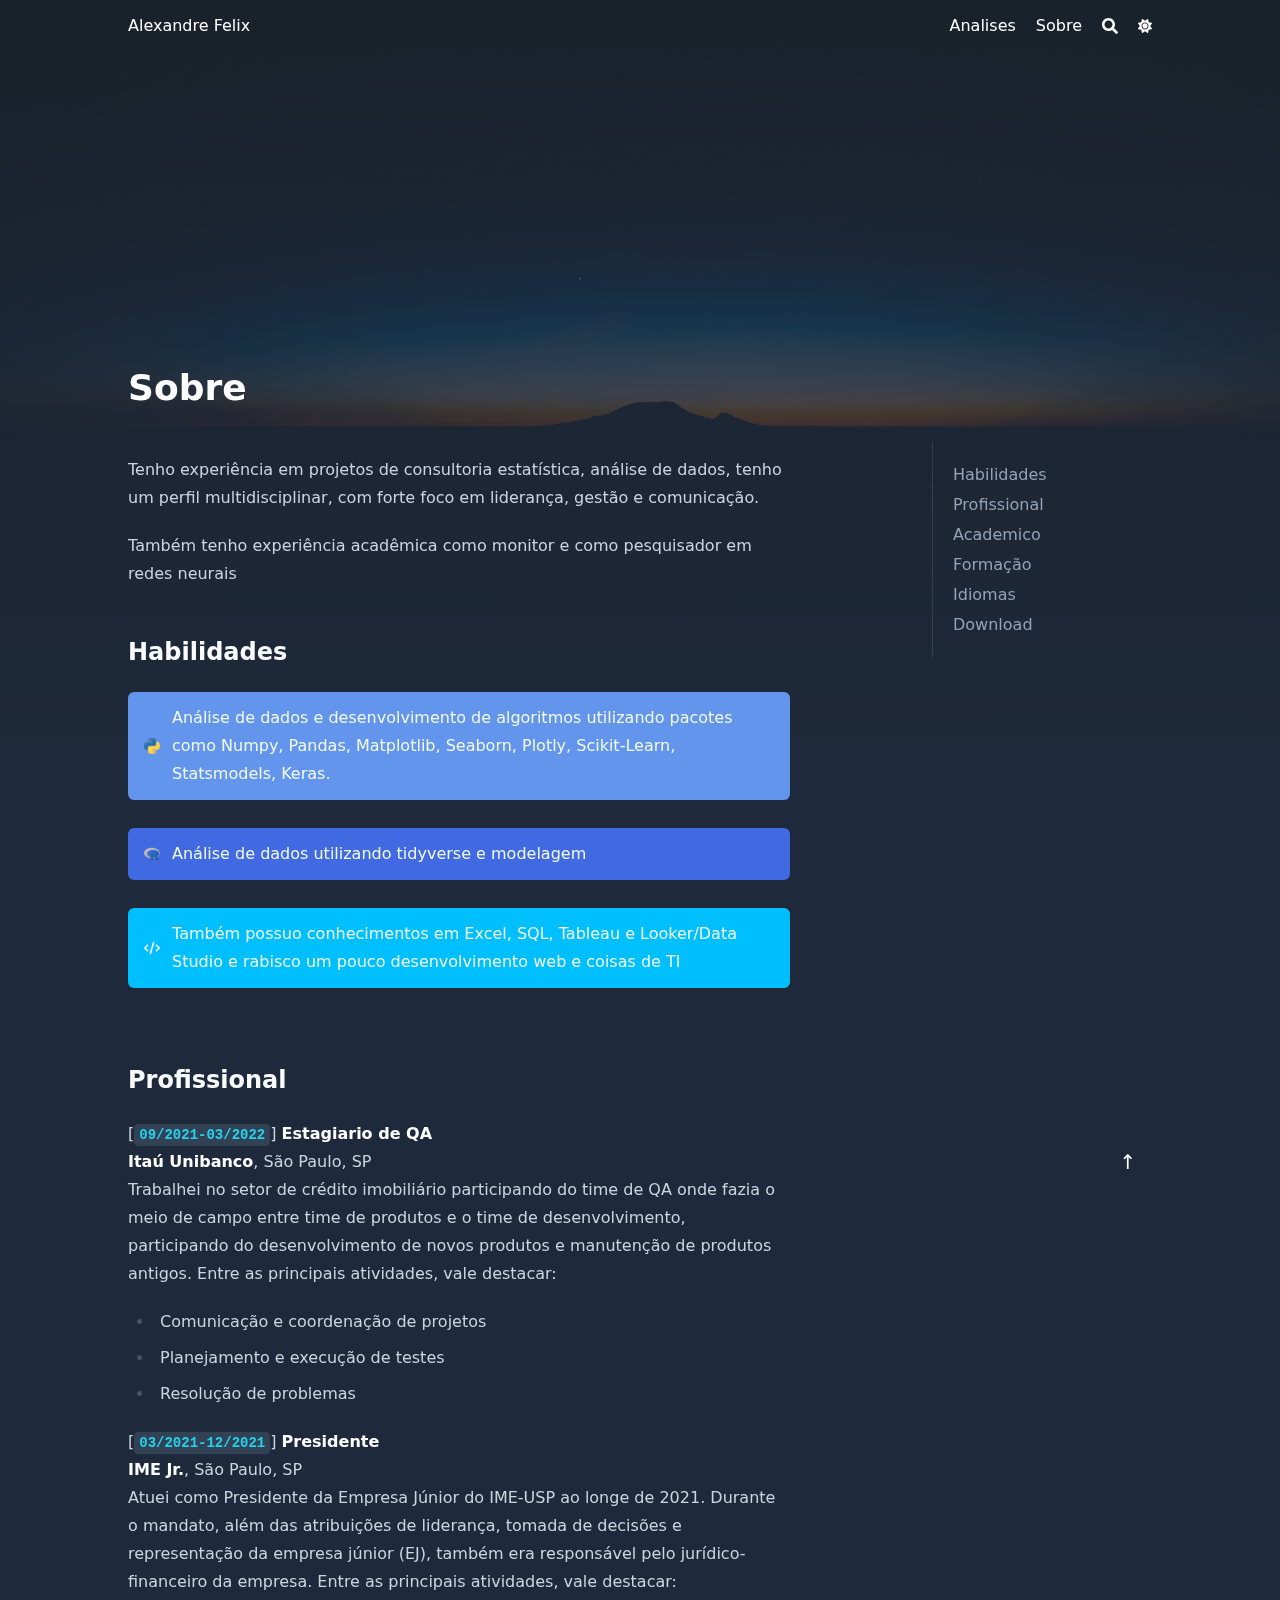
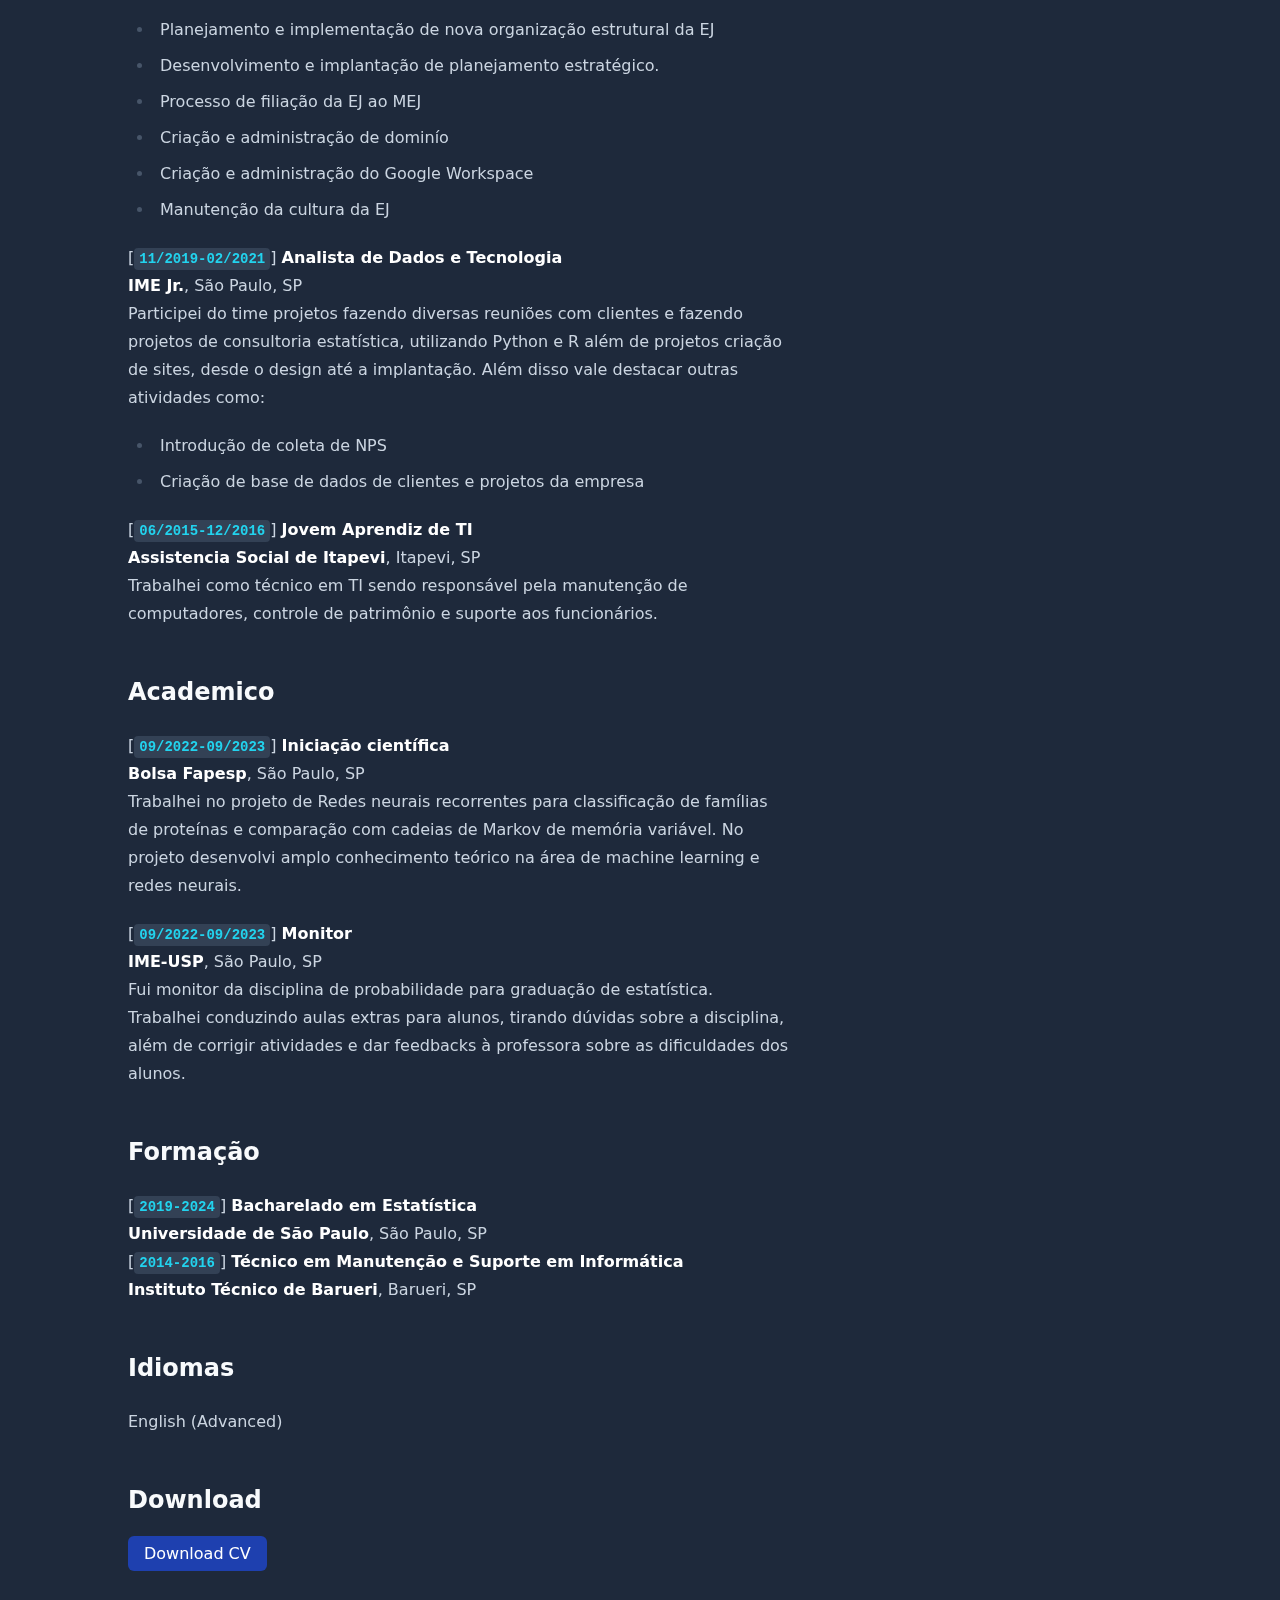
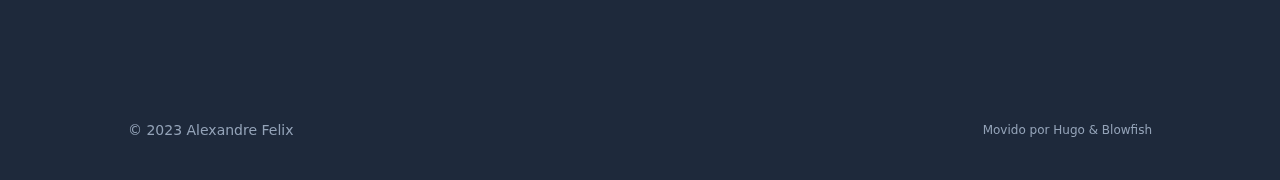
==== about/index.html @ b190b2d3 "upload site" ====
<!DOCTYPE html>
<html lang="pt-BR" dir="ltr" class="scroll-smooth" data-default-appearance="dark"
  data-auto-appearance="true"><head>
  <meta charset="utf-8" />
  
  <meta http-equiv="content-language" content="pt-br" />
  
  <meta name="viewport" content="width=device-width, initial-scale=1.0" />
  <meta http-equiv="X-UA-Compatible" content="ie=edge" />
  
  <title>Sobre &middot; Alexandre Felix</title>
  <meta name="title" content="Sobre &middot; Alexandre Felix" />
  
  <meta name="description" content="My awesome website" />
  
  
  
  <link rel="canonical" href="/about/" />
  
  
  
  
  
  
  
  
  
  
  <link type="text/css" rel="stylesheet" href="/css/main.bundle.min.4d4b1b35ed4fb37d198f5f4fa732e64404b535101cdef4401ac22e7c91380b82f3c8e5d51ae61f0149e6a95694c77e5a40943ca8480609a230c10f33c1fc11b4.css"
    integrity="sha512-TUsbNe1Ps30Zj19PpzLmRAS1NRAc3vRAGsIufJE4C4LzyOXVGuYfAUnmqVaUx35aQJQ8qEgGCaIwwQ8zwfwRtA==" />
  
  
  <script type="text/javascript" src="/js/appearance.min.516a16745bea5a9bd011138d254cc0fd3973cd55ce6e15f3dec763e7c7c2c7448f8fe7b54cca811cb821b0c7e12cd161caace1dd794ac3d34d40937cbcc9ee12.js"
    integrity="sha512-UWoWdFvqWpvQERONJUzA/TlzzVXObhXz3sdj58fCx0SPj&#43;e1TMqBHLghsMfhLNFhyqzh3XlKw9NNQJN8vMnuEg=="></script>
  
  
  
  
  
  
  
  
  
  
  
  
  <script defer type="text/javascript" id="script-bundle" src="/js/main.bundle.min.2bb835871efa00cea0d454aa3cb2eb6911f45f8eb1e620f5f4fea202ad41bede17310caf73408ded4bf59bbe6795286316dd4bf0b99823d67a6c3158eab1827d.js"
    integrity="sha512-K7g1hx76AM6g1FSqPLLraRH0X46x5iD19P6iAq1Bvt4XMQyvc0CN7Uv1m75nlShjFt1L8LmYI9Z6bDFY6rGCfQ==" data-copy="" data-copied=""></script>
  
  <script src="/js/zoom.min.js"></script>
  
  
  <link rel="apple-touch-icon" sizes="180x180" href="/apple-touch-icon.png" />
  <link rel="icon" type="image/png" sizes="32x32" href="/favicon-32x32.png" />
  <link rel="icon" type="image/png" sizes="16x16" href="/favicon-16x16.png" />
  <link rel="manifest" href="/site.webmanifest" />
  
  
  
  
  
  
  
  <meta property="og:title" content="Sobre" />
<meta property="og:description" content="Tenho experiência em projetos de consultoria estatística, análise de dados, tenho um perfil multidisciplinar, com forte foco em liderança, gestão e comunicação." />
<meta property="og:type" content="article" />
<meta property="og:url" content="/about/" /><meta property="og:image" content="/about/featured.jpg"/><meta property="article:section" content="" />




  <meta name="twitter:card" content="summary_large_image"/>
<meta name="twitter:image" content="/about/featured.jpg"/>
<meta name="twitter:title" content="Sobre"/>
<meta name="twitter:description" content="Tenho experiência em projetos de consultoria estatística, análise de dados, tenho um perfil multidisciplinar, com forte foco em liderança, gestão e comunicação."/>

  
  <script type="application/ld+json">
  [{
    "@context": "https://schema.org",
    "@type": "Article",
    "articleSection": "Alexandre Felix",
    "name": "Sobre",
    "headline": "Sobre",
    
    "abstract": "Tenho experiência em projetos de consultoria estatística, análise de dados, tenho um perfil multidisciplinar, com forte foco em liderança, gestão e comunicação.",
    "inLanguage": "pt-br",
    "url" : "\/about\/",
    "author" : {
      "@type": "Person",
      "name": "Alexandre Felix"
    },
    
    
    
    
    
    
    
    
    "mainEntityOfPage": "true",
    "wordCount": "456"
  }]
  </script>


  
  
  <meta name="author" content="Alexandre Felix" />
  
  
  
  <link href="mailto:ale.felixsilva@usp.br" rel="me" />
  
  
  <link href="https://linkedin.com/in/ale-felix" rel="me" />
  
  
  <link href="https://steamcommunity.com/id/rv415" rel="me" />
  
  
  
  

<script src="/lib/jquery/jquery.slim.min.js" integrity=""></script>


















  
  

  
  
  <meta name="theme-color"/>
  
  
</head>
<body
  class="flex flex-col h-screen px-6 m-auto text-lg leading-7 max-w-7xl bg-neutral text-neutral-900 dark:bg-neutral-800 dark:text-neutral sm:px-14 md:px-24 lg:px-32">
  <div id="the-top" class="absolute flex self-center">
    <a class="px-3 py-1 text-sm -translate-y-8 rounded-b-lg bg-primary-200 focus:translate-y-0 dark:bg-neutral-600"
      href="#main-content"><span
        class="font-bold text-primary-600 ltr:pr-2 rtl:pl-2 dark:text-primary-400">&darr;</span>Ir para o conteúdo principal</a>
  </div>
  
  
  <div class="min-h-[148px]"></div>
<div class="fixed inset-x-0 pl-[24px] pr-[24px]" style="z-index:100">
  <div id="menu-blur" class="absolute opacity-0 inset-x-0 top-0 h-full single_hero_background nozoom backdrop-blur-2xl shadow-2xl"></div>
  <div class="relative max-w-[64rem] ml-auto mr-auto">
    <div style="padding-left:0;padding-right:0;padding-top:2px;padding-bottom:3px"
    class="main-menu flex items-center justify-between px-4 py-6 sm:px-6 md:justify-start space-x-3">
    
    
    
    <div class="flex flex-1 items-center justify-between">
        <nav class="flex space-x-3">

            <a href="/" class="text-base font-medium text-gray-500 hover:text-gray-900">Alexandre Felix</a>


        </nav>
        <nav class="hidden md:flex items-center space-x-5 md:ml-12 h-12">

            
            
            
  <a href="/posts/"  class="flex items-center">
    
    <p class="text-base font-medium text-gray-500 hover:text-gray-900" title="Posts">
        Analises
    </p>
</a>


            
            
  <a href="/about/"  class="flex items-center">
    
    <p class="text-base font-medium text-gray-500 hover:text-gray-900" title="Sobre">
        Sobre
    </p>
</a>


            
            

            


            
            <button id="search-button" aria-label="Search" class="text-base hover:text-primary-600 dark:hover:text-primary-400 h-12"
                title="">
                

  <span class="relative block icon">
    <svg aria-hidden="true" focusable="false" data-prefix="fas" data-icon="search" class="svg-inline--fa fa-search fa-w-16" role="img" xmlns="http://www.w3.org/2000/svg" viewBox="0 0 512 512"><path fill="currentColor" d="M505 442.7L405.3 343c-4.5-4.5-10.6-7-17-7H372c27.6-35.3 44-79.7 44-128C416 93.1 322.9 0 208 0S0 93.1 0 208s93.1 208 208 208c48.3 0 92.7-16.4 128-44v16.3c0 6.4 2.5 12.5 7 17l99.7 99.7c9.4 9.4 24.6 9.4 33.9 0l28.3-28.3c9.4-9.4 9.4-24.6.1-34zM208 336c-70.7 0-128-57.2-128-128 0-70.7 57.2-128 128-128 70.7 0 128 57.2 128 128 0 70.7-57.2 128-128 128z"/></svg>

  </span>


            </button>
            


            
            
            <div
                class="ltr:mr-14 rtl:ml-14 cursor-pointer text-sm text-neutral-700 hover:text-primary-600 dark:text-neutral dark:hover:text-primary-400">
                <button id="appearance-switcher" aria-label="Dark mode switcher" type="button">
                    <div class="flex items-center justify-center h-12 dark:hidden">
                        

  <span class="relative block icon">
    <svg xmlns="http://www.w3.org/2000/svg" viewBox="0 0 512 512"><path fill="currentColor" d="M32 256c0-123.8 100.3-224 223.8-224c11.36 0 29.7 1.668 40.9 3.746c9.616 1.777 11.75 14.63 3.279 19.44C245 86.5 211.2 144.6 211.2 207.8c0 109.7 99.71 193 208.3 172.3c9.561-1.805 16.28 9.324 10.11 16.95C387.9 448.6 324.8 480 255.8 480C132.1 480 32 379.6 32 256z"/></svg>

  </span>


                    </div>
                    <div class="items-center justify-center hidden h-12 dark:flex">
                        

  <span class="relative block icon">
    <svg xmlns="http://www.w3.org/2000/svg" viewBox="0 0 512 512"><path fill="currentColor" d="M256 159.1c-53.02 0-95.1 42.98-95.1 95.1S202.1 351.1 256 351.1s95.1-42.98 95.1-95.1S309 159.1 256 159.1zM509.3 347L446.1 255.1l63.15-91.01c6.332-9.125 1.104-21.74-9.826-23.72l-109-19.7l-19.7-109c-1.975-10.93-14.59-16.16-23.72-9.824L256 65.89L164.1 2.736c-9.125-6.332-21.74-1.107-23.72 9.824L121.6 121.6L12.56 141.3C1.633 143.2-3.596 155.9 2.736 164.1L65.89 256l-63.15 91.01c-6.332 9.125-1.105 21.74 9.824 23.72l109 19.7l19.7 109c1.975 10.93 14.59 16.16 23.72 9.824L256 446.1l91.01 63.15c9.127 6.334 21.75 1.107 23.72-9.822l19.7-109l109-19.7C510.4 368.8 515.6 356.1 509.3 347zM256 383.1c-70.69 0-127.1-57.31-127.1-127.1c0-70.69 57.31-127.1 127.1-127.1s127.1 57.3 127.1 127.1C383.1 326.7 326.7 383.1 256 383.1z"/></svg>

  </span>


                    </div>
                </button>
            </div>
            

        </nav>
        <div class="flex md:hidden items-center space-x-5 md:ml-12">

            <span></span>

            


            
            <button id="search-button-mobile" aria-label="Search" class="text-base hover:text-primary-600 dark:hover:text-primary-400"
                title="">
                

  <span class="relative block icon">
    <svg aria-hidden="true" focusable="false" data-prefix="fas" data-icon="search" class="svg-inline--fa fa-search fa-w-16" role="img" xmlns="http://www.w3.org/2000/svg" viewBox="0 0 512 512"><path fill="currentColor" d="M505 442.7L405.3 343c-4.5-4.5-10.6-7-17-7H372c27.6-35.3 44-79.7 44-128C416 93.1 322.9 0 208 0S0 93.1 0 208s93.1 208 208 208c48.3 0 92.7-16.4 128-44v16.3c0 6.4 2.5 12.5 7 17l99.7 99.7c9.4 9.4 24.6 9.4 33.9 0l28.3-28.3c9.4-9.4 9.4-24.6.1-34zM208 336c-70.7 0-128-57.2-128-128 0-70.7 57.2-128 128-128 70.7 0 128 57.2 128 128 0 70.7-57.2 128-128 128z"/></svg>

  </span>


            </button>
            

            
            
            <button id="appearance-switcher-mobile" aria-label="Dark mode switcher" type="button" style="margin-right:5px">
                <div class="flex items-center justify-center h-12 dark:hidden">
                    

  <span class="relative block icon">
    <svg xmlns="http://www.w3.org/2000/svg" viewBox="0 0 512 512"><path fill="currentColor" d="M32 256c0-123.8 100.3-224 223.8-224c11.36 0 29.7 1.668 40.9 3.746c9.616 1.777 11.75 14.63 3.279 19.44C245 86.5 211.2 144.6 211.2 207.8c0 109.7 99.71 193 208.3 172.3c9.561-1.805 16.28 9.324 10.11 16.95C387.9 448.6 324.8 480 255.8 480C132.1 480 32 379.6 32 256z"/></svg>

  </span>


                </div>
                <div class="items-center justify-center hidden h-12 dark:flex">
                    

  <span class="relative block icon">
    <svg xmlns="http://www.w3.org/2000/svg" viewBox="0 0 512 512"><path fill="currentColor" d="M256 159.1c-53.02 0-95.1 42.98-95.1 95.1S202.1 351.1 256 351.1s95.1-42.98 95.1-95.1S309 159.1 256 159.1zM509.3 347L446.1 255.1l63.15-91.01c6.332-9.125 1.104-21.74-9.826-23.72l-109-19.7l-19.7-109c-1.975-10.93-14.59-16.16-23.72-9.824L256 65.89L164.1 2.736c-9.125-6.332-21.74-1.107-23.72 9.824L121.6 121.6L12.56 141.3C1.633 143.2-3.596 155.9 2.736 164.1L65.89 256l-63.15 91.01c-6.332 9.125-1.105 21.74 9.824 23.72l109 19.7l19.7 109c1.975 10.93 14.59 16.16 23.72 9.824L256 446.1l91.01 63.15c9.127 6.334 21.75 1.107 23.72-9.822l19.7-109l109-19.7C510.4 368.8 515.6 356.1 509.3 347zM256 383.1c-70.69 0-127.1-57.31-127.1-127.1c0-70.69 57.31-127.1 127.1-127.1s127.1 57.3 127.1 127.1C383.1 326.7 326.7 383.1 256 383.1z"/></svg>

  </span>


                </div>
            </button>
            

        </div>
    </div>
    <div class="-my-2 -mr-2 md:hidden">

        <label id="menu-button" for="menu-controller" class="block">
            <input type="checkbox" id="menu-controller" class="hidden" />
            <div class="cursor-pointer hover:text-primary-600 dark:hover:text-primary-400">
                

  <span class="relative block icon">
    <svg xmlns="http://www.w3.org/2000/svg" viewBox="0 0 448 512"><path fill="currentColor" d="M0 96C0 78.33 14.33 64 32 64H416C433.7 64 448 78.33 448 96C448 113.7 433.7 128 416 128H32C14.33 128 0 113.7 0 96zM0 256C0 238.3 14.33 224 32 224H416C433.7 224 448 238.3 448 256C448 273.7 433.7 288 416 288H32C14.33 288 0 273.7 0 256zM416 448H32C14.33 448 0 433.7 0 416C0 398.3 14.33 384 32 384H416C433.7 384 448 398.3 448 416C448 433.7 433.7 448 416 448z"/></svg>

  </span>


            </div>
            <div id="menu-wrapper" style="padding-top:5px;"
                class="fixed inset-0 z-30 invisible w-screen h-screen m-0 overflow-auto transition-opacity opacity-0 cursor-default bg-neutral-100/50 backdrop-blur-sm dark:bg-neutral-900/50">
                <ul
                    class="flex space-y-2 mt-3 flex-col items-end w-full px-6 py-6 mx-auto overflow-visible list-none ltr:text-right rtl:text-left max-w-7xl">

                    <li>
                        <span
                            class="cursor-pointer inline-block align-text-bottom hover:text-primary-600 dark:hover:text-primary-400">

  <span class="relative block icon">
    <svg xmlns="http://www.w3.org/2000/svg" viewBox="0 0 320 512"><path fill="currentColor" d="M310.6 361.4c12.5 12.5 12.5 32.75 0 45.25C304.4 412.9 296.2 416 288 416s-16.38-3.125-22.62-9.375L160 301.3L54.63 406.6C48.38 412.9 40.19 416 32 416S15.63 412.9 9.375 406.6c-12.5-12.5-12.5-32.75 0-45.25l105.4-105.4L9.375 150.6c-12.5-12.5-12.5-32.75 0-45.25s32.75-12.5 45.25 0L160 210.8l105.4-105.4c12.5-12.5 32.75-12.5 45.25 0s12.5 32.75 0 45.25l-105.4 105.4L310.6 361.4z"/></svg>

  </span>

</span>
                    </li>

                    
                    

                    
  <li class="mt-1">
    <a href="/posts/"  class="flex items-center">
        
        <p class="text-bg font-bg text-gray-500 hover:text-gray-900" title="Posts">
            Analises
        </p>
    </a>
</li>



                    

                    
  <li class="mt-1">
    <a href="/about/"  class="flex items-center">
        
        <p class="text-bg font-bg text-gray-500 hover:text-gray-900" title="Sobre">
            Sobre
        </p>
    </a>
</li>



                    
                    

                </ul>
                

            </div>
        </label>
    </div>
</div>





  </div>
</div>
<script>
  window.addEventListener('scroll', function (e) {
    var scroll = window.pageYOffset || document.documentElement.scrollTop || document.body.scrollTop || 0;
    var background_blur = document.getElementById('menu-blur');
    background_blur.style.opacity = (scroll / 300);
  });
</script>

  
  <div class="relative flex flex-col grow">
    <main id="main-content" class="grow">
      


<article>
  
  
  
  
  
  


<div id="hero" class="h-[150px] md:h-[200px]"></div>


    
    <div class="fixed inset-x-0 top-0 h-[800px] single_hero_background nozoom"
    style="background-image:url(/about/featured.jpg);">
    


    <div class="absolute inset-0 bg-gradient-to-t from-neutral dark:from-neutral-800 to-transparent mix-blend-normal">
    </div>
    <div
        class="absolute inset-0 opacity-60 bg-gradient-to-t from-neutral dark:from-neutral-800 to-neutral-100 dark:to-neutral-800 mix-blend-normal">
    </div>
</div>

<div id="background-blur" class="fixed opacity-0 inset-x-0 top-0 h-full single_hero_background nozoom backdrop-blur-2xl"></div>
<script>
    window.addEventListener('scroll', function (e) {
        var scroll = window.pageYOffset || document.documentElement.scrollTop || document.body.scrollTop || 0;
        var background_blur = document.getElementById('background-blur');
        background_blur.style.opacity = (scroll / 300)
    });
</script>

  
  

  <header id="single_header" class="mt-5 max-w-prose">
    
    <h1 class="mt-0 text-4xl font-extrabold text-neutral-900 dark:text-neutral">
      Sobre
    </h1>
    <div class="mt-1 mb-6 text-base text-neutral-500 dark:text-neutral-400 print:hidden">
      






























<div class="flex flex-row flex-wrap items-center">
  
  

  
  
</div>







    </div>

    
    
    
    
    

    

    
    
    

    

    
  
  </header>
  
  <section class="flex flex-col max-w-full mt-0 prose dark:prose-invert lg:flex-row">
    
     <div
      class="order-first sm:max-w-prose lg:ml-auto px-0 lg:order-last lg:max-w-xs ltr:lg:pl-8 rtl:lg:pr-8">
      <div class="toc ltr:pl-5 rtl:pr-5 print:hidden lg:sticky lg:top-[140px]">

         <details open class="mt-0 overflow-hidden rounded-lg ltr:-ml-5 ltr:pl-5 rtl:-mr-5 rtl:pr-5 hidden lg:block">
  <summary
    class="block py-1 text-lg font-semibold cursor-pointer bg-neutral-100 text-neutral-800 ltr:-ml-5 ltr:pl-5 rtl:-mr-5 rtl:pr-5 dark:bg-neutral-700 dark:text-neutral-100 lg:hidden">
    Tabela de conteúdos
  </summary>
  <div
    class="min-w-[220px] py-2 border-dotted border-neutral-300 ltr:-ml-5 ltr:border-l ltr:pl-5 rtl:-mr-5 rtl:border-r rtl:pr-5 dark:border-neutral-600">
    <nav id="TableOfContents">
  <ul>
    <li><a href="#habilidades">Habilidades</a></li>
    <li><a href="#profissional">Profissional</a></li>
    <li><a href="#academico">Academico</a></li>
    <li><a href="#formação">Formação</a></li>
    <li><a href="#idiomas">Idiomas</a></li>
    <li><a href="#download">Download</a></li>
  </ul>
</nav>
  </div>
</details>
<details class="mt-0 overflow-hidden rounded-lg ltr:-ml-5 ltr:pl-5 rtl:-mr-5 rtl:pr-5 lg:hidden">
  <summary
    class="py-1 text-lg font-semibold cursor-pointer bg-neutral-100 text-neutral-800 ltr:-ml-5 ltr:pl-5 rtl:-mr-5 rtl:pr-5 dark:bg-neutral-700 dark:text-neutral-100 lg:hidden">
    Tabela de conteúdos
  </summary>
  <div
    class="py-2 border-dotted border-neutral-300 ltr:-ml-5 ltr:border-l ltr:pl-5 rtl:-mr-5 rtl:border-r rtl:pr-5 dark:border-neutral-600">
    <nav id="TableOfContents">
  <ul>
    <li><a href="#habilidades">Habilidades</a></li>
    <li><a href="#profissional">Profissional</a></li>
    <li><a href="#academico">Academico</a></li>
    <li><a href="#formação">Formação</a></li>
    <li><a href="#idiomas">Idiomas</a></li>
    <li><a href="#download">Download</a></li>
  </ul>
</nav>
  </div>
</details>

   </div>
      </div>
      

      <div class="min-w-0 min-h-0 max-w-fit">
        
        


        <div class="max-w-prose mb-20">
          <p>Tenho experiência em projetos de consultoria estatística, análise de dados, tenho um perfil multidisciplinar, com forte foco em liderança, gestão e comunicação.</p>
<p>Também tenho experiência acadêmica como monitor e como pesquisador em redes neurais</p>
<div id="habilidades" class="anchor"></div>
<h2 class="relative group">Habilidades 
    <span
        class="absolute top-0 w-6 transition-opacity opacity-0 ltr:-left-6 rtl:-right-6 not-prose group-hover:opacity-100">
        <a class="group-hover:text-primary-300 dark:group-hover:text-neutral-700"
            style="text-decoration-line: none !important;" href="#habilidades" aria-label="Âncora">#</a></span>        
    
</h2>
<p>
  
  
  
  



<div
  
    class="flex px-4 py-3 rounded-md"
    style="background-color: #6495ED"
  >

  <span
    
      class="ltr:pr-3 rtl:pl-3 flex items-center"
      style="color: #ffffff"
    >

    

  <span class="relative block icon">
    <?xml version="1.0" encoding="UTF-8" standalone="no" ?>
<svg width="256px" height="255px" viewBox="0 0 256 255" version="1.1" xmlns="http://www.w3.org/2000/svg" xmlns:xlink="http://www.w3.org/1999/xlink" preserveAspectRatio="xMidYMid">
    <defs>
        <linearGradient x1="12.9593594%" y1="12.0393928%" x2="79.6388325%" y2="78.2008538%" id="linearGradient-1">
            <stop stop-color="#387EB8" offset="0%"></stop>
            <stop stop-color="#366994" offset="100%"></stop>
        </linearGradient>
        <linearGradient x1="19.127525%" y1="20.5791813%" x2="90.7415328%" y2="88.4290372%" id="linearGradient-2">
            <stop stop-color="#FFE052" offset="0%"></stop>
            <stop stop-color="#FFC331" offset="100%"></stop>
        </linearGradient>
    </defs>
    <g>
        <path d="M126.915866,0.0722755491 C62.0835831,0.0722801733 66.1321288,28.1874648 66.1321288,28.1874648 L66.2044043,57.3145115 L128.072276,57.3145115 L128.072276,66.0598532 L41.6307171,66.0598532 C41.6307171,66.0598532 0.144551098,61.3549438 0.144551098,126.771315 C0.144546474,192.187673 36.3546019,189.867871 36.3546019,189.867871 L57.9649915,189.867871 L57.9649915,159.51214 C57.9649915,159.51214 56.8001363,123.302089 93.5968379,123.302089 L154.95878,123.302089 C154.95878,123.302089 189.434218,123.859386 189.434218,89.9830604 L189.434218,33.9695088 C189.434218,33.9695041 194.668541,0.0722755491 126.915866,0.0722755491 L126.915866,0.0722755491 L126.915866,0.0722755491 Z M92.8018069,19.6589497 C98.9572068,19.6589452 103.932242,24.6339846 103.932242,30.7893845 C103.932246,36.9447844 98.9572068,41.9198193 92.8018069,41.9198193 C86.646407,41.9198239 81.6713721,36.9447844 81.6713721,30.7893845 C81.6713674,24.6339846 86.646407,19.6589497 92.8018069,19.6589497 L92.8018069,19.6589497 L92.8018069,19.6589497 Z" fill="url(#linearGradient-1)"></path>
        <path d="M128.757101,254.126271 C193.589403,254.126271 189.540839,226.011081 189.540839,226.011081 L189.468564,196.884035 L127.600692,196.884035 L127.600692,188.138693 L214.042251,188.138693 C214.042251,188.138693 255.528417,192.843589 255.528417,127.427208 C255.52844,62.0108566 219.318366,64.3306589 219.318366,64.3306589 L197.707976,64.3306589 L197.707976,94.6863832 C197.707976,94.6863832 198.87285,130.896434 162.07613,130.896434 L100.714182,130.896434 C100.714182,130.896434 66.238745,130.339138 66.238745,164.215486 L66.238745,220.229038 C66.238745,220.229038 61.0044225,254.126271 128.757101,254.126271 L128.757101,254.126271 L128.757101,254.126271 Z M162.87116,234.539597 C156.715759,234.539597 151.740726,229.564564 151.740726,223.409162 C151.740726,217.253759 156.715759,212.278727 162.87116,212.278727 C169.026563,212.278727 174.001595,217.253759 174.001595,223.409162 C174.001618,229.564564 169.026563,234.539597 162.87116,234.539597 L162.87116,234.539597 L162.87116,234.539597 Z" fill="url(#linearGradient-2)"></path>
    </g>
</svg>

  </span>


  </span>

  <span
    
      style="color: #f1faee"
    >Análise de dados e desenvolvimento de algoritmos utilizando pacotes como Numpy, Pandas, Matplotlib, Seaborn, Plotly, Scikit-Learn, Statsmodels, Keras.</span>
</div>

<br>

  
  
  
  



<div
  
    class="flex px-4 py-3 rounded-md"
    style="background-color: #4169E1"
  >

  <span
    
      class="text-primary-400 ltr:pr-3 rtl:pl-3 flex items-center"
    >

    

  <span class="relative block icon">
    <svg xmlns="http://www.w3.org/2000/svg" xmlns:xlink="http://www.w3.org/1999/xlink" preserveAspectRatio="xMidYMid" width="724" height="561" viewBox="0 0 724 561">
  <defs>
    <linearGradient id="gradientFill-1" x1="0" x2="1" y1="0" y2="1" gradientUnits="objectBoundingBox" spreadMethod="pad">
      <stop offset="0" stop-color="rgb(203,206,208)" stop-opacity="1"/>
      <stop offset="1" stop-color="rgb(132,131,139)" stop-opacity="1"/>
    </linearGradient>
    <linearGradient id="gradientFill-2" x1="0" x2="1" y1="0" y2="1" gradientUnits="objectBoundingBox" spreadMethod="pad">
      <stop offset="0" stop-color="rgb(39,109,195)" stop-opacity="1"/>
      <stop offset="1" stop-color="rgb(22,92,170)" stop-opacity="1"/>
    </linearGradient>
  </defs>
  <path d="M361.453,485.937 C162.329,485.937 0.906,377.828 0.906,244.469 C0.906,111.109 162.329,3.000 361.453,3.000 C560.578,3.000 722.000,111.109 722.000,244.469 C722.000,377.828 560.578,485.937 361.453,485.937 ZM416.641,97.406 C265.289,97.406 142.594,171.314 142.594,262.484 C142.594,353.654 265.289,427.562 416.641,427.562 C567.992,427.562 679.687,377.033 679.687,262.484 C679.687,147.971 567.992,97.406 416.641,97.406 Z" fill="url(#gradientFill-1)" fill-rule="evenodd"/>
  <path d="M550.000,377.000 C550.000,377.000 571.822,383.585 584.500,390.000 C588.899,392.226 596.510,396.668 602.000,402.500 C607.378,408.212 610.000,414.000 610.000,414.000 L696.000,559.000 L557.000,559.062 L492.000,437.000 C492.000,437.000 478.690,414.131 470.500,407.500 C463.668,401.969 460.755,400.000 454.000,400.000 C449.298,400.000 420.974,400.000 420.974,400.000 L421.000,558.974 L298.000,559.026 L298.000,152.938 L545.000,152.938 C545.000,152.938 657.500,154.967 657.500,262.000 C657.500,369.033 550.000,377.000 550.000,377.000 ZM496.500,241.024 L422.037,240.976 L422.000,310.026 L496.500,310.002 C496.500,310.002 531.000,309.895 531.000,274.877 C531.000,239.155 496.500,241.024 496.500,241.024 Z" fill="url(#gradientFill-2)" fill-rule="evenodd"/>
</svg>

  </span>


  </span>

  <span
    
      style="color: #f1faee"
    >Análise de dados utilizando tidyverse e modelagem</span>
</div>

<br>

  
  
  
  



<div
  
    class="flex px-4 py-3 rounded-md"
    style="background-color: #00BFFF"
  >

  <span
    
      class="ltr:pr-3 rtl:pl-3 flex items-center"
      style="color: #ffffff"
    >

    

  <span class="relative block icon">
    <svg xmlns="http://www.w3.org/2000/svg" viewBox="0 0 640 512">
<path fill="currentColor"  d="M392.8 1.2c-17-4.9-34.7 5-39.6 22l-128 448c-4.9 17 5 34.7 22 39.6s34.7-5 39.6-22l128-448c4.9-17-5-34.7-22-39.6zm80.6 120.1c-12.5 12.5-12.5 32.8 0 45.3L562.7 256l-89.4 89.4c-12.5 12.5-12.5 32.8 0 45.3s32.8 12.5 45.3 0l112-112c12.5-12.5 12.5-32.8 0-45.3l-112-112c-12.5-12.5-32.8-12.5-45.3 0zm-306.7 0c-12.5-12.5-32.8-12.5-45.3 0l-112 112c-12.5 12.5-12.5 32.8 0 45.3l112 112c12.5 12.5 32.8 12.5 45.3 0s12.5-32.8 0-45.3L77.3 256l89.4-89.4c12.5-12.5 12.5-32.8 0-45.3z"/></svg>
  </span>


  </span>

  <span
    
      style="color: #f1faee"
    >Também possuo conhecimentos em Excel, SQL, Tableau e Looker/Data Studio e rabisco um pouco desenvolvimento web e coisas de TI</span>
</div>

<br></p>
<div id="profissional" class="anchor"></div>
<h2 class="relative group">Profissional 
    <span
        class="absolute top-0 w-6 transition-opacity opacity-0 ltr:-left-6 rtl:-right-6 not-prose group-hover:opacity-100">
        <a class="group-hover:text-primary-300 dark:group-hover:text-neutral-700"
            style="text-decoration-line: none !important;" href="#profissional" aria-label="Âncora">#</a></span>        
    
</h2>
<p>[<code>09/2021-03/2022</code>] <strong>Estagiario de QA</strong> <br>
<strong>Itaú Unibanco</strong>, São Paulo, SP <br>
Trabalhei no setor de crédito imobiliário participando do time de QA onde fazia o meio de campo entre time de produtos e o time de desenvolvimento, participando do desenvolvimento de novos produtos e manutenção de produtos antigos. Entre as principais atividades, vale destacar:</p>
<ul>
<li>Comunicação e coordenação de projetos</li>
<li>Planejamento e execução de testes</li>
<li>Resolução de problemas</li>
</ul>
<p>[<code>03/2021-12/2021</code>] <strong>Presidente</strong><br>
<strong>IME Jr.</strong>, São Paulo, SP <br>
Atuei como Presidente da Empresa Júnior do IME-USP ao longe  de 2021. Durante o mandato, além das atribuições de liderança, tomada de decisões e representação da empresa júnior (EJ), também era responsável pelo jurídico-financeiro da empresa. Entre as principais atividades, vale destacar:</p>
<ul>
<li>Planejamento e implementação de nova organização estrutural da EJ</li>
<li>Desenvolvimento e implantação de planejamento estratégico.</li>
<li>Processo de filiação da EJ ao MEJ</li>
<li>Criação e administração de dominío</li>
<li>Criação e administração do Google Workspace</li>
<li>Manutenção da cultura da EJ</li>
</ul>
<p>[<code>11/2019-02/2021</code>] <strong>Analista de Dados e Tecnologia</strong><br>
<strong>IME Jr.</strong>, São Paulo, SP <br>
Participei do time projetos fazendo diversas reuniões com clientes e fazendo projetos de consultoria estatística, utilizando Python e R além de projetos criação de sites, desde o design até a implantação. Além disso vale destacar outras atividades como:</p>
<ul>
<li>Introdução de coleta de NPS</li>
<li>Criação de base de dados de clientes e projetos da empresa</li>
</ul>
<p>[<code>06/2015-12/2016</code>] <strong>Jovem Aprendiz de TI</strong><br>
<strong>Assistencia Social de Itapevi</strong>, Itapevi, SP <br>
Trabalhei como técnico em TI sendo responsável pela manutenção de
computadores, controle de patrimônio e suporte aos funcionários.</p>
<div id="academico" class="anchor"></div>
<h2 class="relative group">Academico 
    <span
        class="absolute top-0 w-6 transition-opacity opacity-0 ltr:-left-6 rtl:-right-6 not-prose group-hover:opacity-100">
        <a class="group-hover:text-primary-300 dark:group-hover:text-neutral-700"
            style="text-decoration-line: none !important;" href="#academico" aria-label="Âncora">#</a></span>        
    
</h2>
<p>[<code>09/2022-09/2023</code>] <strong>Iniciação científica</strong><br>
<strong>Bolsa Fapesp</strong>, São Paulo, SP <br>
Trabalhei no projeto de Redes neurais recorrentes para classificação de famílias de proteínas e comparação com cadeias de Markov de memória variável. No projeto desenvolvi amplo conhecimento teórico na área de machine learning e redes neurais.</p>
<p>[<code>09/2022-09/2023</code>] <strong>Monitor</strong><br>
<strong>IME-USP</strong>, São Paulo, SP <br>
Fui monitor da disciplina de probabilidade para graduação de estatística. Trabalhei conduzindo aulas extras para alunos, tirando dúvidas sobre a disciplina, além de corrigir atividades e dar feedbacks à professora sobre as dificuldades dos alunos.</p>
<div id="formação" class="anchor"></div>
<h2 class="relative group">Formação 
    <span
        class="absolute top-0 w-6 transition-opacity opacity-0 ltr:-left-6 rtl:-right-6 not-prose group-hover:opacity-100">
        <a class="group-hover:text-primary-300 dark:group-hover:text-neutral-700"
            style="text-decoration-line: none !important;" href="#forma%c3%a7%c3%a3o" aria-label="Âncora">#</a></span>        
    
</h2>
<p>[<code>2019-2024</code>] <strong>Bacharelado em Estatística</strong><br>
<strong>Universidade de São Paulo</strong>, São Paulo, SP <br>
[<code>2014-2016</code>] <strong>Técnico em Manutenção e Suporte em Informática</strong><br>
<strong>Instituto Técnico de Barueri</strong>, Barueri, SP <br></p>
<div id="idiomas" class="anchor"></div>
<h2 class="relative group">Idiomas 
    <span
        class="absolute top-0 w-6 transition-opacity opacity-0 ltr:-left-6 rtl:-right-6 not-prose group-hover:opacity-100">
        <a class="group-hover:text-primary-300 dark:group-hover:text-neutral-700"
            style="text-decoration-line: none !important;" href="#idiomas" aria-label="Âncora">#</a></span>        
    
</h2>
<p>English (Advanced)</p>
<div id="download" class="anchor"></div>
<h2 class="relative group">Download 
    <span
        class="absolute top-0 w-6 transition-opacity opacity-0 ltr:-left-6 rtl:-right-6 not-prose group-hover:opacity-100">
        <a class="group-hover:text-primary-300 dark:group-hover:text-neutral-700"
            style="text-decoration-line: none !important;" href="#download" aria-label="Âncora">#</a></span>        
    
</h2>
<a
  class="!rounded-md bg-primary-600 px-4 py-2 !text-neutral !no-underline hover:!bg-primary-500 dark:bg-primary-800 dark:hover:!bg-primary-700"
  href="#button"
  target="pdf do curriculo"
  role="button"
>
  
Download CV

</a>


        </div>
                
        

        

          
      </div>
     
     <script>
        var oid = "views_about\\index.md"
        var oid_likes = "likes_about\\index.md"
      </script>
      
      
      <script type="text/javascript" src="/js/page.min.0e49973b4ad0a382c7c6012d8bff8226316642daabc4f8a20477bd08674f3da6e2fa993bc20ad4f51e7c5bb68e6f913a207a7c4fe37ea0e7b806894afce0a64e.js" integrity="sha512-DkmXO0rQo4LHxgEti/&#43;CJjFmQtqrxPiiBHe9CGdPPabi&#43;pk7wgrU9R58W7aOb5E6IHp8T&#43;N&#43;oOe4BolK/OCmTg=="></script>
  
    </section>
  <footer class="pt-8 max-w-prose print:hidden">

    
  


    
  </footer>
</article>

      <div id="top-scroller" class="pointer-events-none absolute top-[110vh] bottom-0 w-12 ltr:right-0 rtl:left-0">
  <a href="#the-top"
    class="pointer-events-auto sticky top-[calc(100vh-5.5rem)] flex h-12 w-12 mb-16 items-center justify-center rounded-full bg-neutral/50 text-xl text-neutral-700 backdrop-blur hover:text-primary-600 dark:bg-neutral-800/50 dark:text-neutral dark:hover:text-primary-400"
    aria-label="Ir para o topo" title="Ir para o topo">
    &uarr;
  </a>
</div>
    </main><footer id="site-footer" class="py-10 print:hidden">
  
  
    
  
  <div class="flex items-center justify-between">

    
    
    <p class="text-sm text-neutral-500 dark:text-neutral-400">
      &copy;
      2023
      Alexandre Felix
    </p>
    

    
    
    <p class="text-xs text-neutral-500 dark:text-neutral-400">
      
      
      Movido por <a class="hover:underline hover:decoration-primary-400 hover:text-primary-500"
        href="https://gohugo.io/" target="_blank" rel="noopener noreferrer">Hugo</a> &amp; <a class="hover:underline hover:decoration-primary-400 hover:text-primary-500"
        href="https://blowfish.page/" target="_blank" rel="noopener noreferrer">Blowfish</a>
    </p>
    

  </div>
  <script>
    
    mediumZoom(document.querySelectorAll("img:not(.nozoom)"), {
      margin: 24,
      background: 'rgba(0,0,0,0.5)',
      scrollOffset: 0,
    })
    
  </script>
  
  
  <script type="text/javascript" src="/js/process.min.35c1113bcc16c5a59bf031082f9e63822aa95280423881a7847a7ff33a16e6299ce6a840d9ef4e10d947e030a18f3f20359afb2ec0f35967484b9a9360ac3145.js" integrity="sha512-NcERO8wWxaWb8DEIL55jgiqpUoBCOIGnhHp/8zoW5imc5qhA2e9OENlH4DChjz8gNZr7LsDzWWdIS5qTYKwxRQ=="></script>
  
  
</footer><div
  id="search-wrapper"
  class="invisible fixed inset-0 flex h-screen w-screen cursor-default flex-col bg-neutral-500/50 p-4 backdrop-blur-sm dark:bg-neutral-900/50 sm:p-6 md:p-[10vh] lg:p-[12vh]"
  data-url=""
  style="z-index:500"
>
  <div
    id="search-modal"
    class="flex flex-col w-full max-w-3xl min-h-0 mx-auto border rounded-md shadow-lg top-20 border-neutral-200 bg-neutral dark:border-neutral-700 dark:bg-neutral-800"
  >
    <header class="relative z-10 flex items-center justify-between flex-none px-2">
      <form class="flex items-center flex-auto min-w-0">
        <div class="flex items-center justify-center w-8 h-8 text-neutral-400">
          

  <span class="relative block icon">
    <svg aria-hidden="true" focusable="false" data-prefix="fas" data-icon="search" class="svg-inline--fa fa-search fa-w-16" role="img" xmlns="http://www.w3.org/2000/svg" viewBox="0 0 512 512"><path fill="currentColor" d="M505 442.7L405.3 343c-4.5-4.5-10.6-7-17-7H372c27.6-35.3 44-79.7 44-128C416 93.1 322.9 0 208 0S0 93.1 0 208s93.1 208 208 208c48.3 0 92.7-16.4 128-44v16.3c0 6.4 2.5 12.5 7 17l99.7 99.7c9.4 9.4 24.6 9.4 33.9 0l28.3-28.3c9.4-9.4 9.4-24.6.1-34zM208 336c-70.7 0-128-57.2-128-128 0-70.7 57.2-128 128-128 70.7 0 128 57.2 128 128 0 70.7-57.2 128-128 128z"/></svg>

  </span>


        </div>
        <input
          type="search"
          id="search-query"
          class="flex flex-auto h-12 mx-1 bg-transparent appearance-none focus:outline-dotted focus:outline-2 focus:outline-transparent"
          placeholder="Pesquisar"
          tabindex="0"
        />
      </form>
      <button
        id="close-search-button"
        class="flex items-center justify-center w-8 h-8 text-neutral-700 hover:text-primary-600 dark:text-neutral dark:hover:text-primary-400"
        title="Fechar (Esc)"
      >
        

  <span class="relative block icon">
    <svg xmlns="http://www.w3.org/2000/svg" viewBox="0 0 320 512"><path fill="currentColor" d="M310.6 361.4c12.5 12.5 12.5 32.75 0 45.25C304.4 412.9 296.2 416 288 416s-16.38-3.125-22.62-9.375L160 301.3L54.63 406.6C48.38 412.9 40.19 416 32 416S15.63 412.9 9.375 406.6c-12.5-12.5-12.5-32.75 0-45.25l105.4-105.4L9.375 150.6c-12.5-12.5-12.5-32.75 0-45.25s32.75-12.5 45.25 0L160 210.8l105.4-105.4c12.5-12.5 32.75-12.5 45.25 0s12.5 32.75 0 45.25l-105.4 105.4L310.6 361.4z"/></svg>

  </span>


      </button>
    </header>
    <section class="flex-auto px-2 overflow-auto">
      <ul id="search-results">
        
      </ul>
    </section>
  </div>
</div>

  </div>
</body>

</html>
---- css/main.bundle.min.4d4b1b35ed4fb37d198f5f4fa732e64404b535101cdef4401ac22e7c91380b82f3c8e5d51ae61f0149e6a95694c77e5a40943ca8480609a230c10f33c1fc11b4.css ----
:root{--color-neutral:255, 255, 255;--color-neutral-50:248, 250, 252;--color-neutral-100:241, 245, 249;--color-neutral-200:226, 232, 240;--color-neutral-300:203, 213, 225;--color-neutral-400:148, 163, 184;--color-neutral-500:100, 116, 139;--color-neutral-600:71, 85, 105;--color-neutral-700:51, 65, 85;--color-neutral-800:30, 41, 59;--color-neutral-900:15, 23, 42;--color-primary-50:239, 246, 255;--color-primary-100:219, 234, 254;--color-primary-200:191, 219, 254;--color-primary-300:147, 197, 253;--color-primary-400:96, 165, 250;--color-primary-500:59, 130, 246;--color-primary-600:37, 99, 235;--color-primary-700:29, 78, 216;--color-primary-800:30, 64, 175;--color-primary-900:30, 58, 138;--color-secondary-50:236, 254, 255;--color-secondary-100:207, 250, 254;--color-secondary-200:165, 243, 252;--color-secondary-300:103, 232, 249;--color-secondary-400:34, 211, 238;--color-secondary-500:6, 182, 212;--color-secondary-600:8, 145, 178;--color-secondary-700:14, 116, 144;--color-secondary-800:21, 94, 117;--color-secondary-900:22, 78, 99}/*!Blowfish | MIT License | https://github.com/nunocoracao/blowfish*//*!tailwindcss v3.3.5 | MIT License | https://tailwindcss.com*/*,::before,::after{box-sizing:border-box;border-width:0;border-style:solid;border-color:initial}::before,::after{--tw-content:''}html{line-height:1.5;-webkit-text-size-adjust:100%;-moz-tab-size:4;-o-tab-size:4;tab-size:4;font-family:ui-sans-serif,system-ui,-apple-system,BlinkMacSystemFont,segoe ui,Roboto,helvetica neue,Arial,noto sans,sans-serif,apple color emoji,segoe ui emoji,segoe ui symbol,noto color emoji;font-feature-settings:normal;font-variation-settings:normal}body{margin:0;line-height:inherit}hr{height:0;color:inherit;border-top-width:1px}abbr:where([title]){-webkit-text-decoration:underline dotted;text-decoration:underline dotted}h1,h2,h3,h4,h5,h6{font-size:inherit;font-weight:inherit}a{color:inherit;text-decoration:inherit}b,strong{font-weight:bolder}code,kbd,samp,pre{font-family:ui-monospace,SFMono-Regular,Menlo,Monaco,Consolas,liberation mono,courier new,monospace;font-size:1em}small{font-size:80%}sub,sup{font-size:75%;line-height:0;position:relative;vertical-align:baseline}sub{bottom:-.25em}sup{top:-.5em}table{text-indent:0;border-color:inherit;border-collapse:collapse}button,input,optgroup,select,textarea{font-family:inherit;font-feature-settings:inherit;font-variation-settings:inherit;font-size:100%;font-weight:inherit;line-height:inherit;color:inherit;margin:0;padding:0}button,select{text-transform:none}button,[type=button],[type=reset],[type=submit]{-webkit-appearance:button;background-color:transparent;background-image:none}:-moz-focusring{outline:auto}:-moz-ui-invalid{box-shadow:none}progress{vertical-align:baseline}::-webkit-inner-spin-button,::-webkit-outer-spin-button{height:auto}[type=search]{-webkit-appearance:textfield;outline-offset:-2px}::-webkit-search-decoration{-webkit-appearance:none}::-webkit-file-upload-button{-webkit-appearance:button;font:inherit}summary{display:list-item}blockquote,dl,dd,h1,h2,h3,h4,h5,h6,hr,figure,p,pre{margin:0}fieldset{margin:0;padding:0}legend{padding:0}ol,ul,menu{list-style:none;margin:0;padding:0}dialog{padding:0}textarea{resize:vertical}input::-moz-placeholder,textarea::-moz-placeholder{opacity:1;color:#9ca3af}input::placeholder,textarea::placeholder{opacity:1;color:#9ca3af}button,[role=button]{cursor:pointer}:disabled{cursor:default}img,svg,video,canvas,audio,iframe,embed,object{display:block;vertical-align:middle}img,video{max-width:100%;height:auto}[hidden]{display:none}[type=text],input:where(:not([type])),[type=email],[type=url],[type=password],[type=number],[type=date],[type=datetime-local],[type=month],[type=search],[type=tel],[type=time],[type=week],[multiple],textarea,select{-webkit-appearance:none;-moz-appearance:none;appearance:none;background-color:#fff;border-color:#6b7280;border-width:1px;border-radius:0;padding-top:.5rem;padding-right:.75rem;padding-bottom:.5rem;padding-left:.75rem;font-size:1rem;line-height:1.5rem;--tw-shadow:0 0 #0000}[type=text]:focus,input:where(:not([type])):focus,[type=email]:focus,[type=url]:focus,[type=password]:focus,[type=number]:focus,[type=date]:focus,[type=datetime-local]:focus,[type=month]:focus,[type=search]:focus,[type=tel]:focus,[type=time]:focus,[type=week]:focus,[multiple]:focus,textarea:focus,select:focus{outline:2px solid transparent;outline-offset:2px;--tw-ring-inset:var(--tw-empty,/*!*/ /*!*/);--tw-ring-offset-width:0px;--tw-ring-offset-color:#fff;--tw-ring-color:#2563eb;--tw-ring-offset-shadow:var(--tw-ring-inset) 0 0 0 var(--tw-ring-offset-width) var(--tw-ring-offset-color);--tw-ring-shadow:var(--tw-ring-inset) 0 0 0 calc(1px + var(--tw-ring-offset-width)) var(--tw-ring-color);box-shadow:var(--tw-ring-offset-shadow),var(--tw-ring-shadow),var(--tw-shadow);border-color:#2563eb}input::-moz-placeholder,textarea::-moz-placeholder{color:#6b7280;opacity:1}input::placeholder,textarea::placeholder{color:#6b7280;opacity:1}::-webkit-datetime-edit-fields-wrapper{padding:0}::-webkit-date-and-time-value{min-height:1.5em;text-align:inherit}::-webkit-datetime-edit{display:inline-flex}::-webkit-datetime-edit,::-webkit-datetime-edit-year-field,::-webkit-datetime-edit-month-field,::-webkit-datetime-edit-day-field,::-webkit-datetime-edit-hour-field,::-webkit-datetime-edit-minute-field,::-webkit-datetime-edit-second-field,::-webkit-datetime-edit-millisecond-field,::-webkit-datetime-edit-meridiem-field{padding-top:0;padding-bottom:0}select{background-image:url("data:image/svg+xml,%3csvg xmlns='http://www.w3.org/2000/svg' fill='none' viewBox='0 0 20 20'%3e%3cpath stroke='%236b7280' stroke-linecap='round' stroke-linejoin='round' stroke-width='1.5' d='M6 8l4 4 4-4'/%3e%3c/svg%3e");background-position:right .5rem center;background-repeat:no-repeat;background-size:1.5em 1.5em;padding-right:2.5rem;-webkit-print-color-adjust:exact;print-color-adjust:exact}[multiple],[size]:where(select:not([size="1"])){background-image:initial;background-position:initial;background-repeat:unset;background-size:initial;padding-right:.75rem;-webkit-print-color-adjust:unset;print-color-adjust:unset}[type=checkbox],[type=radio]{-webkit-appearance:none;-moz-appearance:none;appearance:none;padding:0;-webkit-print-color-adjust:exact;print-color-adjust:exact;display:inline-block;vertical-align:middle;background-origin:border-box;-webkit-user-select:none;-moz-user-select:none;user-select:none;flex-shrink:0;height:1rem;width:1rem;color:#2563eb;background-color:#fff;border-color:#6b7280;border-width:1px;--tw-shadow:0 0 #0000}[type=checkbox]{border-radius:0}[type=radio]{border-radius:100%}[type=checkbox]:focus,[type=radio]:focus{outline:2px solid transparent;outline-offset:2px;--tw-ring-inset:var(--tw-empty,/*!*/ /*!*/);--tw-ring-offset-width:2px;--tw-ring-offset-color:#fff;--tw-ring-color:#2563eb;--tw-ring-offset-shadow:var(--tw-ring-inset) 0 0 0 var(--tw-ring-offset-width) var(--tw-ring-offset-color);--tw-ring-shadow:var(--tw-ring-inset) 0 0 0 calc(2px + var(--tw-ring-offset-width)) var(--tw-ring-color);box-shadow:var(--tw-ring-offset-shadow),var(--tw-ring-shadow),var(--tw-shadow)}[type=checkbox]:checked,[type=radio]:checked{border-color:transparent;background-color:currentColor;background-size:100% 100%;background-position:50%;background-repeat:no-repeat}[type=checkbox]:checked{background-image:url("data:image/svg+xml,%3csvg viewBox='0 0 16 16' fill='white' xmlns='http://www.w3.org/2000/svg'%3e%3cpath d='M12.207 4.793a1 1 0 010 1.414l-5 5a1 1 0 01-1.414 0l-2-2a1 1 0 011.414-1.414L6.5 9.086l4.293-4.293a1 1 0 011.414 0z'/%3e%3c/svg%3e")}[type=radio]:checked{background-image:url("data:image/svg+xml,%3csvg viewBox='0 0 16 16' fill='white' xmlns='http://www.w3.org/2000/svg'%3e%3ccircle cx='8' cy='8' r='3'/%3e%3c/svg%3e")}[type=checkbox]:checked:hover,[type=checkbox]:checked:focus,[type=radio]:checked:hover,[type=radio]:checked:focus{border-color:transparent;background-color:currentColor}[type=checkbox]:indeterminate{background-image:url("data:image/svg+xml,%3csvg xmlns='http://www.w3.org/2000/svg' fill='none' viewBox='0 0 16 16'%3e%3cpath stroke='white' stroke-linecap='round' stroke-linejoin='round' stroke-width='2' d='M4 8h8'/%3e%3c/svg%3e");border-color:transparent;background-color:currentColor;background-size:100% 100%;background-position:50%;background-repeat:no-repeat}[type=checkbox]:indeterminate:hover,[type=checkbox]:indeterminate:focus{border-color:transparent;background-color:currentColor}[type=file]{background:unset;border-color:inherit;border-width:0;border-radius:0;padding:0;font-size:unset;line-height:inherit}[type=file]:focus{outline:1px solid ButtonText;outline:1px auto -webkit-focus-ring-color}*,::before,::after{--tw-border-spacing-x:0;--tw-border-spacing-y:0;--tw-translate-x:0;--tw-translate-y:0;--tw-rotate:0;--tw-skew-x:0;--tw-skew-y:0;--tw-scale-x:1;--tw-scale-y:1;--tw-pan-x: ;--tw-pan-y: ;--tw-pinch-zoom: ;--tw-scroll-snap-strictness:proximity;--tw-gradient-from-position: ;--tw-gradient-via-position: ;--tw-gradient-to-position: ;--tw-ordinal: ;--tw-slashed-zero: ;--tw-numeric-figure: ;--tw-numeric-spacing: ;--tw-numeric-fraction: ;--tw-ring-inset: ;--tw-ring-offset-width:0px;--tw-ring-offset-color:#fff;--tw-ring-color:rgb(59 130 246 / 0.5);--tw-ring-offset-shadow:0 0 #0000;--tw-ring-shadow:0 0 #0000;--tw-shadow:0 0 #0000;--tw-shadow-colored:0 0 #0000;--tw-blur: ;--tw-brightness: ;--tw-contrast: ;--tw-grayscale: ;--tw-hue-rotate: ;--tw-invert: ;--tw-saturate: ;--tw-sepia: ;--tw-drop-shadow: ;--tw-backdrop-blur: ;--tw-backdrop-brightness: ;--tw-backdrop-contrast: ;--tw-backdrop-grayscale: ;--tw-backdrop-hue-rotate: ;--tw-backdrop-invert: ;--tw-backdrop-opacity: ;--tw-backdrop-saturate: ;--tw-backdrop-sepia: }::backdrop{--tw-border-spacing-x:0;--tw-border-spacing-y:0;--tw-translate-x:0;--tw-translate-y:0;--tw-rotate:0;--tw-skew-x:0;--tw-skew-y:0;--tw-scale-x:1;--tw-scale-y:1;--tw-pan-x: ;--tw-pan-y: ;--tw-pinch-zoom: ;--tw-scroll-snap-strictness:proximity;--tw-gradient-from-position: ;--tw-gradient-via-position: ;--tw-gradient-to-position: ;--tw-ordinal: ;--tw-slashed-zero: ;--tw-numeric-figure: ;--tw-numeric-spacing: ;--tw-numeric-fraction: ;--tw-ring-inset: ;--tw-ring-offset-width:0px;--tw-ring-offset-color:#fff;--tw-ring-color:rgb(59 130 246 / 0.5);--tw-ring-offset-shadow:0 0 #0000;--tw-ring-shadow:0 0 #0000;--tw-shadow:0 0 #0000;--tw-shadow-colored:0 0 #0000;--tw-blur: ;--tw-brightness: ;--tw-contrast: ;--tw-grayscale: ;--tw-hue-rotate: ;--tw-invert: ;--tw-saturate: ;--tw-sepia: ;--tw-drop-shadow: ;--tw-backdrop-blur: ;--tw-backdrop-brightness: ;--tw-backdrop-contrast: ;--tw-backdrop-grayscale: ;--tw-backdrop-hue-rotate: ;--tw-backdrop-invert: ;--tw-backdrop-opacity: ;--tw-backdrop-saturate: ;--tw-backdrop-sepia: }.container{width:100%}@media(min-width:640px){.container{max-width:640px}}@media(min-width:853px){.container{max-width:853px}}@media(min-width:1024px){.container{max-width:1024px}}@media(min-width:1280px){.container{max-width:1280px}}@media(min-width:1536px){.container{max-width:1536px}}.prose{color:var(--tw-prose-body);max-width:65ch}.prose :where(p):not(:where([class~=not-prose],[class~=not-prose] *)){margin-top:1.25em;margin-bottom:1.25em}.prose :where([class~=lead]):not(:where([class~=not-prose],[class~=not-prose] *)){color:var(--tw-prose-lead);font-size:1.25em;line-height:1.6;margin-top:1.2em;margin-bottom:1.2em}.prose :where(a):not(:where([class~=not-prose],[class~=not-prose] *)){color:var(--tw-prose-links);text-decoration:none;font-weight:500;text-decoration-color:rgba(var(--color-primary-300),1)}.prose :where(a):not(:where([class~=not-prose],[class~=not-prose] *)):hover{color:rgba(var(--color-primary-600),1);text-decoration:none;border-radius:.09rem}.prose :where(strong):not(:where([class~=not-prose],[class~=not-prose] *)){color:var(--tw-prose-bold);font-weight:600}.prose :where(a strong):not(:where([class~=not-prose],[class~=not-prose] *)){color:inherit}.prose :where(blockquote strong):not(:where([class~=not-prose],[class~=not-prose] *)){color:inherit}.prose :where(thead th strong):not(:where([class~=not-prose],[class~=not-prose] *)){color:inherit}.prose :where(ol):not(:where([class~=not-prose],[class~=not-prose] *)){list-style-type:decimal;margin-top:1.25em;margin-bottom:1.25em;padding-left:1.625em}.prose :where(ol[type=A]):not(:where([class~=not-prose],[class~=not-prose] *)){list-style-type:upper-alpha}.prose :where(ol[type=a]):not(:where([class~=not-prose],[class~=not-prose] *)){list-style-type:lower-alpha}.prose :where(ol[type=As]):not(:where([class~=not-prose],[class~=not-prose] *)){list-style-type:upper-alpha}.prose :where(ol[type=as]):not(:where([class~=not-prose],[class~=not-prose] *)){list-style-type:lower-alpha}.prose :where(ol[type=I]):not(:where([class~=not-prose],[class~=not-prose] *)){list-style-type:upper-roman}.prose :where(ol[type=i]):not(:where([class~=not-prose],[class~=not-prose] *)){list-style-type:lower-roman}.prose :where(ol[type=Is]):not(:where([class~=not-prose],[class~=not-prose] *)){list-style-type:upper-roman}.prose :where(ol[type=is]):not(:where([class~=not-prose],[class~=not-prose] *)){list-style-type:lower-roman}.prose :where(ol[type="1"]):not(:where([class~=not-prose],[class~=not-prose] *)){list-style-type:decimal}.prose :where(ul):not(:where([class~=not-prose],[class~=not-prose] *)){list-style-type:disc;margin-top:1.25em;margin-bottom:1.25em;padding-left:1.625em}.prose :where(ol>li):not(:where([class~=not-prose],[class~=not-prose] *))::marker{font-weight:400;color:var(--tw-prose-counters)}.prose :where(ul>li):not(:where([class~=not-prose],[class~=not-prose] *))::marker{color:var(--tw-prose-bullets)}.prose :where(dt):not(:where([class~=not-prose],[class~=not-prose] *)){color:var(--tw-prose-headings);font-weight:600;margin-top:1.25em}.prose :where(hr):not(:where([class~=not-prose],[class~=not-prose] *)){border-color:var(--tw-prose-hr);border-top-width:1px;margin-top:3em;margin-bottom:3em}.prose :where(blockquote):not(:where([class~=not-prose],[class~=not-prose] *)){font-weight:500;font-style:italic;color:var(--tw-prose-quotes);border-left-width:.25rem;border-left-color:var(--tw-prose-quote-borders);quotes:"\201C""\201D""\2018""\2019";margin-top:1.6em;margin-bottom:1.6em;padding-left:1em}.prose :where(blockquote p:first-of-type):not(:where([class~=not-prose],[class~=not-prose] *))::before{content:open-quote}.prose :where(blockquote p:last-of-type):not(:where([class~=not-prose],[class~=not-prose] *))::after{content:close-quote}.prose :where(h1):not(:where([class~=not-prose],[class~=not-prose] *)){color:var(--tw-prose-headings);font-weight:800;font-size:2.25em;margin-top:0;margin-bottom:.8888889em;line-height:1.1111111}.prose :where(h1 strong):not(:where([class~=not-prose],[class~=not-prose] *)){font-weight:900;color:inherit}.prose :where(h2):not(:where([class~=not-prose],[class~=not-prose] *)){color:var(--tw-prose-headings);font-weight:700;font-size:1.5em;margin-top:2em;margin-bottom:1em;line-height:1.3333333}.prose :where(h2 strong):not(:where([class~=not-prose],[class~=not-prose] *)){font-weight:800;color:inherit}.prose :where(h3):not(:where([class~=not-prose],[class~=not-prose] *)){color:var(--tw-prose-headings);font-weight:600;font-size:1.25em;margin-top:1.6em;margin-bottom:.6em;line-height:1.6}.prose :where(h3 strong):not(:where([class~=not-prose],[class~=not-prose] *)){font-weight:700;color:inherit}.prose :where(h4):not(:where([class~=not-prose],[class~=not-prose] *)){color:var(--tw-prose-headings);font-weight:600;margin-top:1.5em;margin-bottom:.5em;line-height:1.5}.prose :where(h4 strong):not(:where([class~=not-prose],[class~=not-prose] *)){font-weight:700;color:inherit}.prose :where(img):not(:where([class~=not-prose],[class~=not-prose] *)){margin-top:2em;margin-bottom:2em}.prose :where(picture):not(:where([class~=not-prose],[class~=not-prose] *)){display:block;margin-top:2em;margin-bottom:2em}.prose :where(kbd):not(:where([class~=not-prose],[class~=not-prose] *)){font-weight:600;font-family:inherit;color:var(--tw-prose-kbd);box-shadow:0 0 0 1px rgb(var(--tw-prose-kbd-shadows)/10%),0 3px rgb(var(--tw-prose-kbd-shadows)/10%);font-size:.9rem;border-radius:.25rem;padding-top:.1875em;padding-right:.375em;padding-bottom:.1875em;padding-left:.375em;background-color:rgba(var(--color-neutral-200),1);padding:.1rem .4rem}.prose :where(code):not(:where([class~=not-prose],[class~=not-prose] *)){color:var(--tw-prose-code);font-weight:600;font-size:.875em;background-color:rgba(var(--color-neutral-50),1);padding-top:3px;padding-bottom:3px;padding-left:5px;padding-right:5px;border-radius:.25rem}.prose :where(code):not(:where([class~=not-prose],[class~=not-prose] *))::before{content:"`";display:none}.prose :where(code):not(:where([class~=not-prose],[class~=not-prose] *))::after{content:"`";display:none}.prose :where(a code):not(:where([class~=not-prose],[class~=not-prose] *)){color:var(--tw-prose-code)}.prose :where(h1 code):not(:where([class~=not-prose],[class~=not-prose] *)){color:inherit}.prose :where(h2 code):not(:where([class~=not-prose],[class~=not-prose] *)){color:inherit;font-size:.875em}.prose :where(h3 code):not(:where([class~=not-prose],[class~=not-prose] *)){color:inherit;font-size:.9em}.prose :where(h4 code):not(:where([class~=not-prose],[class~=not-prose] *)){color:inherit}.prose :where(blockquote code):not(:where([class~=not-prose],[class~=not-prose] *)){color:inherit}.prose :where(thead th code):not(:where([class~=not-prose],[class~=not-prose] *)){color:inherit}.prose :where(pre):not(:where([class~=not-prose],[class~=not-prose] *)){color:var(--tw-prose-pre-code);background-color:var(--tw-prose-pre-bg);overflow-x:auto;font-weight:400;font-size:.875em;line-height:1.7142857;margin-top:1.7142857em;margin-bottom:1.7142857em;border-radius:.375rem;padding-top:.8571429em;padding-right:1.1428571em;padding-bottom:.8571429em;padding-left:1.1428571em}.prose :where(pre code):not(:where([class~=not-prose],[class~=not-prose] *)){background-color:transparent;border-width:0;border-radius:0;padding:0;font-weight:inherit;color:inherit;font-size:inherit;font-family:inherit;line-height:inherit}.prose :where(pre code):not(:where([class~=not-prose],[class~=not-prose] *))::before{content:none}.prose :where(pre code):not(:where([class~=not-prose],[class~=not-prose] *))::after{content:none}.prose :where(table):not(:where([class~=not-prose],[class~=not-prose] *)){width:100%;table-layout:auto;text-align:left;margin-top:2em;margin-bottom:2em;font-size:.875em;line-height:1.7142857}.prose :where(thead):not(:where([class~=not-prose],[class~=not-prose] *)){border-bottom-width:1px;border-bottom-color:var(--tw-prose-th-borders)}.prose :where(thead th):not(:where([class~=not-prose],[class~=not-prose] *)){color:var(--tw-prose-headings);font-weight:600;vertical-align:bottom;padding-right:.5714286em;padding-bottom:.5714286em;padding-left:.5714286em}.prose :where(tbody tr):not(:where([class~=not-prose],[class~=not-prose] *)){border-bottom-width:1px;border-bottom-color:var(--tw-prose-td-borders)}.prose :where(tbody tr:last-child):not(:where([class~=not-prose],[class~=not-prose] *)){border-bottom-width:0}.prose :where(tbody td):not(:where([class~=not-prose],[class~=not-prose] *)){vertical-align:baseline}.prose :where(tfoot):not(:where([class~=not-prose],[class~=not-prose] *)){border-top-width:1px;border-top-color:var(--tw-prose-th-borders)}.prose :where(tfoot td):not(:where([class~=not-prose],[class~=not-prose] *)){vertical-align:top}.prose :where(figure>*):not(:where([class~=not-prose],[class~=not-prose] *)){margin-top:0;margin-bottom:0}.prose :where(figcaption):not(:where([class~=not-prose],[class~=not-prose] *)){color:var(--tw-prose-captions);font-size:.875em;line-height:1.4285714;margin-top:.8571429em}.prose{--tw-prose-body:rgba(var(--color-neutral-700), 1);--tw-prose-headings:rgba(var(--color-neutral-800), 1);--tw-prose-lead:rgba(var(--color-neutral-500), 1);--tw-prose-links:rgba(var(--color-primary-600), 1);--tw-prose-bold:rgba(var(--color-neutral-900), 1);--tw-prose-counters:rgba(var(--color-neutral-800), 1);--tw-prose-bullets:rgba(var(--color-neutral-500), 1);--tw-prose-hr:rgba(var(--color-neutral-200), 1);--tw-prose-quotes:rgba(var(--color-neutral-700), 1);--tw-prose-quote-borders:rgba(var(--color-primary-200), 1);--tw-prose-captions:rgba(var(--color-neutral-500), 1);--tw-prose-kbd:#111827;--tw-prose-kbd-shadows:17 24 39;--tw-prose-code:rgba(var(--color-secondary-700), 1);--tw-prose-pre-code:rgba(var(--color-neutral-700), 1);--tw-prose-pre-bg:rgba(var(--color-neutral-50), 1);--tw-prose-th-borders:rgba(var(--color-neutral-500), 1);--tw-prose-td-borders:rgba(var(--color-neutral-300), 1);--tw-prose-invert-body:rgba(var(--color-neutral-300), 1);--tw-prose-invert-headings:rgba(var(--color-neutral-50), 1);--tw-prose-invert-lead:rgba(var(--color-neutral-500), 1);--tw-prose-invert-links:rgba(var(--color-primary-400), 1);--tw-prose-invert-bold:rgba(var(--color-neutral), 1);--tw-prose-invert-counters:rgba(var(--color-neutral-400), 1);--tw-prose-invert-bullets:rgba(var(--color-neutral-600), 1);--tw-prose-invert-hr:rgba(var(--color-neutral-500), 1);--tw-prose-invert-quotes:rgba(var(--color-neutral-200), 1);--tw-prose-invert-quote-borders:rgba(var(--color-primary-900), 1);--tw-prose-invert-captions:rgba(var(--color-neutral-400), 1);--tw-prose-invert-kbd:#fff;--tw-prose-invert-kbd-shadows:255 255 255;--tw-prose-invert-code:rgba(var(--color-secondary-400), 1);--tw-prose-invert-pre-code:rgba(var(--color-neutral-200), 1);--tw-prose-invert-pre-bg:rgba(var(--color-neutral-700), 1);--tw-prose-invert-th-borders:rgba(var(--color-neutral-500), 1);--tw-prose-invert-td-borders:rgba(var(--color-neutral-700), 1);font-size:1rem;line-height:1.75}.prose :where(picture>img):not(:where([class~=not-prose],[class~=not-prose] *)){margin-top:0;margin-bottom:0}.prose :where(video):not(:where([class~=not-prose],[class~=not-prose] *)){margin-top:2em;margin-bottom:2em}.prose :where(li):not(:where([class~=not-prose],[class~=not-prose] *)){margin-top:.5em;margin-bottom:.5em}.prose :where(ol>li):not(:where([class~=not-prose],[class~=not-prose] *)){padding-left:.375em}.prose :where(ul>li):not(:where([class~=not-prose],[class~=not-prose] *)){padding-left:.375em}.prose :where(.prose>ul>li p):not(:where([class~=not-prose],[class~=not-prose] *)){margin-top:.75em;margin-bottom:.75em}.prose :where(.prose>ul>li>*:first-child):not(:where([class~=not-prose],[class~=not-prose] *)){margin-top:1.25em}.prose :where(.prose>ul>li>*:last-child):not(:where([class~=not-prose],[class~=not-prose] *)){margin-bottom:1.25em}.prose :where(.prose>ol>li>*:first-child):not(:where([class~=not-prose],[class~=not-prose] *)){margin-top:1.25em}.prose :where(.prose>ol>li>*:last-child):not(:where([class~=not-prose],[class~=not-prose] *)){margin-bottom:1.25em}.prose :where(ul ul,ul ol,ol ul,ol ol):not(:where([class~=not-prose],[class~=not-prose] *)){margin-top:.75em;margin-bottom:.75em}.prose :where(dl):not(:where([class~=not-prose],[class~=not-prose] *)){margin-top:1.25em;margin-bottom:1.25em}.prose :where(dd):not(:where([class~=not-prose],[class~=not-prose] *)){margin-top:.5em;padding-left:1.625em}.prose :where(hr+*):not(:where([class~=not-prose],[class~=not-prose] *)){margin-top:0}.prose :where(h2+*):not(:where([class~=not-prose],[class~=not-prose] *)){margin-top:0}.prose :where(h3+*):not(:where([class~=not-prose],[class~=not-prose] *)){margin-top:0}.prose :where(h4+*):not(:where([class~=not-prose],[class~=not-prose] *)){margin-top:0}.prose :where(thead th:first-child):not(:where([class~=not-prose],[class~=not-prose] *)){padding-left:0}.prose :where(thead th:last-child):not(:where([class~=not-prose],[class~=not-prose] *)){padding-right:0}.prose :where(tbody td,tfoot td):not(:where([class~=not-prose],[class~=not-prose] *)){padding-top:.5714286em;padding-right:.5714286em;padding-bottom:.5714286em;padding-left:.5714286em}.prose :where(tbody td:first-child,tfoot td:first-child):not(:where([class~=not-prose],[class~=not-prose] *)){padding-left:0}.prose :where(tbody td:last-child,tfoot td:last-child):not(:where([class~=not-prose],[class~=not-prose] *)){padding-right:0}.prose :where(figure):not(:where([class~=not-prose],[class~=not-prose] *)){margin-top:2em;margin-bottom:2em}.prose :where(.prose>:first-child):not(:where([class~=not-prose],[class~=not-prose] *)){margin-top:0}.prose :where(.prose>:last-child):not(:where([class~=not-prose],[class~=not-prose] *)){margin-bottom:0}.prose :where(mark):not(:where([class~=not-prose],[class~=not-prose] *)){color:rgba(var(--color-neutral-800),1);background-color:rgba(var(--color-primary-600),1);padding:.1rem .2rem;border-radius:.25rem}.prose :where(p):not(:where([class~=not-prose],[class~=not-prose] *))::before{display:none}.prose :where(p):not(:where([class~=not-prose],[class~=not-prose] *))::after{display:none}.prose :where(a.active):not(:where([class~=not-prose],[class~=not-prose] *)){text-decoration-color:rgba(var(--color-primary-600),1)}.prose :where(p.active):not(:where([class~=not-prose],[class~=not-prose] *)){text-decoration-color:rgba(var(--color-primary-600),1)}.prose-invert :where(a.active):not(:where([class~=not-prose],[class~=not-prose] *)){text-decoration-color:rgba(var(--color-primary-400),1)}.prose-invert :where(p.active):not(:where([class~=not-prose],[class~=not-prose] *)){text-decoration-color:rgba(var(--color-primary-400),1)}.sr-only{position:absolute;width:1px;height:1px;padding:0;margin:-1px;overflow:hidden;clip:rect(0,0,0,0);white-space:nowrap;border-width:0}.pointer-events-none{pointer-events:none}.pointer-events-auto{pointer-events:auto}.\!visible{visibility:visible!important}.visible{visibility:visible}.invisible{visibility:hidden}.collapse{visibility:collapse}.static{position:static}.\!fixed{position:fixed!important}.fixed{position:fixed}.\!absolute{position:absolute!important}.absolute{position:absolute}.relative{position:relative}.sticky{position:sticky}.inset-0{inset:0}.inset-x-0{left:0;right:0}.-bottom-\[47px\]{bottom:-47px}.-left-\[15px\]{left:-15px}.-left-\[9999px\]{left:-9999px}.-top-\[21px\]{top:-21px}.-top-\[35px\]{top:-35px}.bottom-0{bottom:0}.bottom-0\.5{bottom:.125rem}.bottom-1\/2{bottom:50%}.left-0{left:0}.left-1\/2{left:50%}.left-3{left:.75rem}.left-\[50\%\]{left:50%}.left-\[50px\]{left:50px}.left-\[calc\(50\%-1px\)\]{left:calc(50% - 1px)}.right-0{right:0}.right-0\.5{right:.125rem}.right-1{right:.25rem}.right-1\.5{right:.375rem}.right-3{right:.75rem}.right-9{right:2.25rem}.top-0{top:0}.top-1{top:.25rem}.top-1\/2{top:50%}.top-2{top:.5rem}.top-20{top:5rem}.top-\[110vh\]{top:110vh}.top-\[11px\]{top:11px}.top-\[13px\]{top:13px}.top-\[50\%\]{top:50%}.top-\[50px\]{top:50px}.top-\[calc\(100vh-5\.5rem\)\]{top:calc(100vh - 5.5rem)}.top-full{top:100%}.\!z-40{z-index:40!important}.z-10{z-index:10}.z-20{z-index:20}.z-30{z-index:30}.z-40{z-index:40}.z-50{z-index:50}.z-\[1035\]{z-index:1035}.z-\[1040\]{z-index:1040}.z-\[1065\]{z-index:1065}.z-\[1066\]{z-index:1066}.z-\[1070\]{z-index:1070}.z-\[1080\]{z-index:1080}.z-\[1100\]{z-index:1100}.z-\[1\]{z-index:1}.z-\[2\]{z-index:2}.z-\[999\]{z-index:999}.order-1{order:1}.order-2{order:2}.order-3{order:3}.order-first{order:-9999}.float-right{float:right}.float-left{float:left}.\!-m-px{margin:-1px!important}.m-0{margin:0}.m-1{margin:.25rem}.m-2{margin:.5rem}.m-auto{margin:auto}.\!my-0{margin-top:0!important;margin-bottom:0!important}.-mx-2{margin-left:-.5rem;margin-right:-.5rem}.-my-2{margin-top:-.5rem;margin-bottom:-.5rem}.mx-1{margin-left:.25rem;margin-right:.25rem}.mx-\[10px\]{margin-left:10px;margin-right:10px}.mx-\[15\%\]{margin-left:15%;margin-right:15%}.mx-\[3px\]{margin-left:3px;margin-right:3px}.mx-auto{margin-left:auto;margin-right:auto}.my-0{margin-top:0;margin-bottom:0}.my-3{margin-top:.75rem;margin-bottom:.75rem}.my-4{margin-top:1rem;margin-bottom:1rem}.my-\[5px\]{margin-top:5px;margin-bottom:5px}.\!mb-0{margin-bottom:0!important}.\!mb-9{margin-bottom:2.25rem!important}.\!mt-0{margin-top:0!important}.-mb-1{margin-bottom:-.25rem}.-ml-12{margin-left:-3rem}.-ml-\[1\.5rem\]{margin-left:-1.5rem}.-mr-2{margin-right:-.5rem}.-mr-48{margin-right:-12rem}.-mr-\[100\%\]{margin-right:-100%}.-mt-3{margin-top:-.75rem}.mb-0{margin-bottom:0}.mb-1{margin-bottom:.25rem}.mb-10{margin-bottom:2.5rem}.mb-12{margin-bottom:3rem}.mb-16{margin-bottom:4rem}.mb-2{margin-bottom:.5rem}.mb-2\.5{margin-bottom:.625rem}.mb-20{margin-bottom:5rem}.mb-3{margin-bottom:.75rem}.mb-5{margin-bottom:1.25rem}.mb-6{margin-bottom:1.5rem}.mb-8{margin-bottom:2rem}.mb-\[0\.125rem\]{margin-bottom:.125rem}.mb-\[10px\]{margin-bottom:10px}.mb-\[2px\]{margin-bottom:2px}.ml-2{margin-left:.5rem}.ml-3{margin-left:.75rem}.ml-6{margin-left:1.5rem}.ml-\[30px\]{margin-left:30px}.ml-\[3px\]{margin-left:3px}.ml-auto{margin-left:auto}.mr-1{margin-right:.25rem}.mr-2{margin-right:.5rem}.mr-3{margin-right:.75rem}.mr-4{margin-right:1rem}.mr-5{margin-right:1.25rem}.mr-6{margin-right:1.5rem}.mr-\[6px\]{margin-right:6px}.mr-\[8px\]{margin-right:8px}.mr-auto{margin-right:auto}.mt-0{margin-top:0}.mt-1{margin-top:.25rem}.mt-10{margin-top:2.5rem}.mt-12{margin-top:3rem}.mt-2{margin-top:.5rem}.mt-2\.5{margin-top:.625rem}.mt-20{margin-top:5rem}.mt-3{margin-top:.75rem}.mt-4{margin-top:1rem}.mt-5{margin-top:1.25rem}.mt-6{margin-top:1.5rem}.mt-8{margin-top:2rem}.mt-\[0\.15rem\]{margin-top:.15rem}.mt-\[0\.1rem\]{margin-top:.1rem}.box-border{box-sizing:border-box}.box-content{box-sizing:content-box}.\!block{display:block!important}.block{display:block}.inline-block{display:inline-block}.inline{display:inline}.flex{display:flex}.table{display:table}.grid{display:grid}.hidden{display:none}.\!h-0{height:0!important}.\!h-px{height:1px!important}.h-0{height:0}.h-1{height:.25rem}.h-1\.5{height:.375rem}.h-1\/2{height:50%}.h-10{height:2.5rem}.h-12{height:3rem}.h-14{height:3.5rem}.h-2\/5{height:40%}.h-24{height:6rem}.h-3{height:.75rem}.h-36{height:9rem}.h-4{height:1rem}.h-48{height:12rem}.h-5{height:1.25rem}.h-6{height:1.5rem}.h-7{height:1.75rem}.h-8{height:2rem}.h-9{height:2.25rem}.h-\[0\.9375rem\]{height:.9375rem}.h-\[1\.125rem\]{height:1.125rem}.h-\[1000px\]{height:1000px}.h-\[100px\]{height:100px}.h-\[10px\]{height:10px}.h-\[120px\]{height:120px}.h-\[150px\]{height:150px}.h-\[160px\]{height:160px}.h-\[260px\]{height:260px}.h-\[2px\]{height:2px}.h-\[30px\]{height:30px}.h-\[32px\]{height:32px}.h-\[380px\]{height:380px}.h-\[3px\]{height:3px}.h-\[40px\]{height:40px}.h-\[42px\]{height:42px}.h-\[48px\]{height:48px}.h-\[4px\]{height:4px}.h-\[50px\]{height:50px}.h-\[512px\]{height:512px}.h-\[56px\]{height:56px}.h-\[6px\]{height:6px}.h-\[72px\]{height:72px}.h-\[800px\]{height:800px}.h-\[calc\(100\%-100px\)\]{height:calc(100% - 100px)}.h-auto{height:auto}.h-full{height:100%}.h-screen{height:100vh}.max-h-\[5rem\]{max-height:5rem}.max-h-\[calc\(100\%-64px\)\]{max-height:calc(100% - 64px)}.max-h-full{max-height:100%}.min-h-0{min-height:0}.min-h-\[1\.5rem\]{min-height:1.5rem}.min-h-\[148px\]{min-height:148px}.min-h-\[305px\]{min-height:305px}.min-h-\[325px\]{min-height:325px}.min-h-\[40px\]{min-height:40px}.min-h-\[auto\]{min-height:auto}.min-h-full{min-height:100%}.\!w-px{width:1px!important}.w-0{width:0}.w-1{width:.25rem}.w-1\.5{width:.375rem}.w-1\/2{width:50%}.w-10{width:2.5rem}.w-12{width:3rem}.w-2{width:.5rem}.w-24{width:6rem}.w-3{width:.75rem}.w-36{width:9rem}.w-4{width:1rem}.w-5{width:1.25rem}.w-6{width:1.5rem}.w-7{width:1.75rem}.w-8{width:2rem}.w-9{width:2.25rem}.w-\[0\.9375rem\]{width:.9375rem}.w-\[1\.125rem\]{width:1.125rem}.w-\[15\%\]{width:15%}.w-\[150px\]{width:150px}.w-\[15px\]{width:15px}.w-\[160px\]{width:160px}.w-\[260px\]{width:260px}.w-\[2px\]{width:2px}.w-\[300px\]{width:300px}.w-\[304px\]{width:304px}.w-\[30px\]{width:30px}.w-\[328px\]{width:328px}.w-\[32px\]{width:32px}.w-\[45\%\]{width:45%}.w-\[4px\]{width:4px}.w-\[50px\]{width:50px}.w-\[6px\]{width:6px}.w-\[70px\]{width:70px}.w-\[72px\]{width:72px}.w-\[76px\]{width:76px}.w-\[calc\(100\%-100px\)\]{width:calc(100% - 100px)}.w-auto{width:auto}.w-full{width:100%}.w-screen{width:100vw}.min-w-0{min-width:0}.min-w-\[1\.8rem\]{min-width:1.8rem}.min-w-\[100px\]{min-width:100px}.min-w-\[220px\]{min-width:220px}.min-w-\[30px\]{min-width:30px}.min-w-\[310px\]{min-width:310px}.min-w-\[48px\]{min-width:48px}.min-w-\[64px\]{min-width:64px}.min-w-full{min-width:100%}.max-w-3xl{max-width:48rem}.max-w-7xl{max-width:80rem}.max-w-\[1600px\]{max-width:1600px}.max-w-\[200px\]{max-width:200px}.max-w-\[267px\]{max-width:267px}.max-w-\[325px\]{max-width:325px}.max-w-\[5rem\]{max-width:5rem}.max-w-\[64rem\]{max-width:64rem}.max-w-\[90\%\]{max-width:90%}.max-w-\[calc\(100\%-1rem\)\]{max-width:calc(100% - 1rem)}.max-w-fit{max-width:-moz-fit-content;max-width:fit-content}.max-w-full{max-width:100%}.max-w-prose{max-width:65ch}.max-w-xl{max-width:36rem}.flex-1{flex:1}.flex-auto{flex:auto}.flex-initial{flex:initial}.flex-none{flex:none}.shrink-0{flex-shrink:0}.grow{flex-grow:1}.grow-0{flex-grow:0}.basis-auto{flex-basis:auto}.origin-\[0_0\]{transform-origin:0 0}.origin-\[center_bottom_0\]{transform-origin:center bottom 0}.origin-bottom{transform-origin:bottom}.-translate-x-1\/2{--tw-translate-x:-50%;transform:translate(var(--tw-translate-x),var(--tw-translate-y))rotate(var(--tw-rotate))skewX(var(--tw-skew-x))skewY(var(--tw-skew-y))scaleX(var(--tw-scale-x))scaleY(var(--tw-scale-y))}.-translate-x-\[150\%\]{--tw-translate-x:-150%;transform:translate(var(--tw-translate-x),var(--tw-translate-y))rotate(var(--tw-rotate))skewX(var(--tw-skew-x))skewY(var(--tw-skew-y))scaleX(var(--tw-scale-x))scaleY(var(--tw-scale-y))}.-translate-x-\[50\%\]{--tw-translate-x:-50%;transform:translate(var(--tw-translate-x),var(--tw-translate-y))rotate(var(--tw-rotate))skewX(var(--tw-skew-x))skewY(var(--tw-skew-y))scaleX(var(--tw-scale-x))scaleY(var(--tw-scale-y))}.-translate-x-full{--tw-translate-x:-100%;transform:translate(var(--tw-translate-x),var(--tw-translate-y))rotate(var(--tw-rotate))skewX(var(--tw-skew-x))skewY(var(--tw-skew-y))scaleX(var(--tw-scale-x))scaleY(var(--tw-scale-y))}.-translate-y-1\/2{--tw-translate-y:-50%;transform:translate(var(--tw-translate-x),var(--tw-translate-y))rotate(var(--tw-rotate))skewX(var(--tw-skew-x))skewY(var(--tw-skew-y))scaleX(var(--tw-scale-x))scaleY(var(--tw-scale-y))}.-translate-y-8{--tw-translate-y:-2rem;transform:translate(var(--tw-translate-x),var(--tw-translate-y))rotate(var(--tw-rotate))skewX(var(--tw-skew-x))skewY(var(--tw-skew-y))scaleX(var(--tw-scale-x))scaleY(var(--tw-scale-y))}.-translate-y-\[50\%\]{--tw-translate-y:-50%;transform:translate(var(--tw-translate-x),var(--tw-translate-y))rotate(var(--tw-rotate))skewX(var(--tw-skew-x))skewY(var(--tw-skew-y))scaleX(var(--tw-scale-x))scaleY(var(--tw-scale-y))}.translate-x-\[150\%\]{--tw-translate-x:150%;transform:translate(var(--tw-translate-x),var(--tw-translate-y))rotate(var(--tw-rotate))skewX(var(--tw-skew-x))skewY(var(--tw-skew-y))scaleX(var(--tw-scale-x))scaleY(var(--tw-scale-y))}.translate-x-full{--tw-translate-x:100%;transform:translate(var(--tw-translate-x),var(--tw-translate-y))rotate(var(--tw-rotate))skewX(var(--tw-skew-x))skewY(var(--tw-skew-y))scaleX(var(--tw-scale-x))scaleY(var(--tw-scale-y))}.rotate-180{--tw-rotate:180deg;transform:translate(var(--tw-translate-x),var(--tw-translate-y))rotate(var(--tw-rotate))skewX(var(--tw-skew-x))skewY(var(--tw-skew-y))scaleX(var(--tw-scale-x))scaleY(var(--tw-scale-y))}.scale-0{--tw-scale-x:0;--tw-scale-y:0;transform:translate(var(--tw-translate-x),var(--tw-translate-y))rotate(var(--tw-rotate))skewX(var(--tw-skew-x))skewY(var(--tw-skew-y))scaleX(var(--tw-scale-x))scaleY(var(--tw-scale-y))}.scale-100{--tw-scale-x:1;--tw-scale-y:1;transform:translate(var(--tw-translate-x),var(--tw-translate-y))rotate(var(--tw-rotate))skewX(var(--tw-skew-x))skewY(var(--tw-skew-y))scaleX(var(--tw-scale-x))scaleY(var(--tw-scale-y))}.scale-\[0\.25\]{--tw-scale-x:0.25;--tw-scale-y:0.25;transform:translate(var(--tw-translate-x),var(--tw-translate-y))rotate(var(--tw-rotate))skewX(var(--tw-skew-x))skewY(var(--tw-skew-y))scaleX(var(--tw-scale-x))scaleY(var(--tw-scale-y))}.scale-\[0\.8\]{--tw-scale-x:0.8;--tw-scale-y:0.8;transform:translate(var(--tw-translate-x),var(--tw-translate-y))rotate(var(--tw-rotate))skewX(var(--tw-skew-x))skewY(var(--tw-skew-y))scaleX(var(--tw-scale-x))scaleY(var(--tw-scale-y))}.scale-\[1\.02\]{--tw-scale-x:1.02;--tw-scale-y:1.02;transform:translate(var(--tw-translate-x),var(--tw-translate-y))rotate(var(--tw-rotate))skewX(var(--tw-skew-x))skewY(var(--tw-skew-y))scaleX(var(--tw-scale-x))scaleY(var(--tw-scale-y))}.transform{transform:translate(var(--tw-translate-x),var(--tw-translate-y))rotate(var(--tw-rotate))skewX(var(--tw-skew-x))skewY(var(--tw-skew-y))scaleX(var(--tw-scale-x))scaleY(var(--tw-scale-y))}.transform-none{transform:none}.animate-\[fade-in_0\.15s_both\]{animation:fade-in .15s both}.animate-\[fade-in_0\.3s_both\]{animation:fade-in .3s both}.animate-\[fade-in_350ms_ease-in-out\]{animation:fade-in 350ms ease-in-out}.animate-\[fade-out_0\.15s_both\]{animation:fade-out .15s both}.animate-\[fade-out_0\.3s_both\]{animation:fade-out .3s both}.animate-\[fade-out_350ms_ease-in-out\]{animation:fade-out 350ms ease-in-out}.animate-\[progress_3s_ease-in-out_infinite\]{animation:progress 3s ease-in-out infinite}.animate-\[show-up-clock_350ms_linear\]{animation:show-up-clock 350ms linear}.animate-\[spinner-grow_0\.75s_linear_infinite\]{animation:spinner-grow .75s linear infinite}.cursor-default{cursor:default}.cursor-none{cursor:none}.cursor-pointer{cursor:pointer}.touch-none{touch-action:none}.touch-pan-y{--tw-pan-y:pan-y;touch-action:var(--tw-pan-x)var(--tw-pan-y)var(--tw-pinch-zoom)}.select-none{-webkit-user-select:none;-moz-user-select:none;user-select:none}.select-all{-webkit-user-select:all;-moz-user-select:all;user-select:all}.resize{resize:both}.list-none{list-style-type:none}.appearance-none{-webkit-appearance:none;-moz-appearance:none;appearance:none}.\!flex-row{flex-direction:row!important}.flex-row{flex-direction:row}.flex-col{flex-direction:column}.flex-wrap{flex-wrap:wrap}.items-end{align-items:flex-end}.items-center{align-items:center}.justify-end{justify-content:flex-end}.justify-center{justify-content:center}.justify-between{justify-content:space-between}.justify-around{justify-content:space-around}.justify-evenly{justify-content:space-evenly}.gap-4{gap:1rem}.space-x-2>:not([hidden])~:not([hidden]){--tw-space-x-reverse:0;margin-right:calc(.5rem * var(--tw-space-x-reverse));margin-left:calc(.5rem * calc(1 - var(--tw-space-x-reverse)))}.space-x-3>:not([hidden])~:not([hidden]){--tw-space-x-reverse:0;margin-right:calc(.75rem * var(--tw-space-x-reverse));margin-left:calc(.75rem * calc(1 - var(--tw-space-x-reverse)))}.space-x-4>:not([hidden])~:not([hidden]){--tw-space-x-reverse:0;margin-right:calc(1rem * var(--tw-space-x-reverse));margin-left:calc(1rem * calc(1 - var(--tw-space-x-reverse)))}.space-x-5>:not([hidden])~:not([hidden]){--tw-space-x-reverse:0;margin-right:calc(1.25rem * var(--tw-space-x-reverse));margin-left:calc(1.25rem * calc(1 - var(--tw-space-x-reverse)))}.space-y-10>:not([hidden])~:not([hidden]){--tw-space-y-reverse:0;margin-top:calc(2.5rem * calc(1 - var(--tw-space-y-reverse)));margin-bottom:calc(2.5rem * var(--tw-space-y-reverse))}.space-y-2>:not([hidden])~:not([hidden]){--tw-space-y-reverse:0;margin-top:calc(.5rem * calc(1 - var(--tw-space-y-reverse)));margin-bottom:calc(.5rem * var(--tw-space-y-reverse))}.space-y-3>:not([hidden])~:not([hidden]){--tw-space-y-reverse:0;margin-top:calc(.75rem * calc(1 - var(--tw-space-y-reverse)));margin-bottom:calc(.75rem * var(--tw-space-y-reverse))}.place-self-center{place-self:center}.self-center{align-self:center}.overflow-auto{overflow:auto}.\!overflow-hidden{overflow:hidden!important}.overflow-hidden{overflow:hidden}.overflow-visible{overflow:visible}.overflow-y-auto{overflow-y:auto}.overflow-x-hidden{overflow-x:hidden}.overflow-y-hidden{overflow-y:hidden}.scroll-smooth{scroll-behavior:smooth}.truncate{overflow:hidden;text-overflow:ellipsis;white-space:nowrap}.text-ellipsis{text-overflow:ellipsis}.text-clip{text-overflow:clip}.whitespace-normal{white-space:normal}.\!whitespace-nowrap{white-space:nowrap!important}.whitespace-nowrap{white-space:nowrap}.break-normal{overflow-wrap:normal;word-break:normal}.break-words{overflow-wrap:break-word}.\!rounded-md{border-radius:.375rem!important}.rounded{border-radius:.25rem}.rounded-2xl{border-radius:1rem}.rounded-\[0\.25rem\]{border-radius:.25rem}.rounded-\[0\.5rem\]{border-radius:.5rem}.rounded-\[0\.6rem\]{border-radius:.6rem}.rounded-\[100\%\]{border-radius:100%}.rounded-\[10px\]{border-radius:10px}.rounded-\[16px\]{border-radius:16px}.rounded-\[50\%\]{border-radius:50%}.rounded-\[999px\]{border-radius:999px}.rounded-full{border-radius:9999px}.rounded-lg{border-radius:.5rem}.rounded-md{border-radius:.375rem}.rounded-xl{border-radius:.75rem}.rounded-b-lg{border-bottom-right-radius:.5rem;border-bottom-left-radius:.5rem}.rounded-l-\[0\.25rem\]{border-top-left-radius:.25rem;border-bottom-left-radius:.25rem}.rounded-r-\[0\.25rem\]{border-top-right-radius:.25rem;border-bottom-right-radius:.25rem}.rounded-t-\[0\.6rem\]{border-top-left-radius:.6rem;border-top-right-radius:.6rem}.rounded-t-lg{border-top-left-radius:.5rem;border-top-right-radius:.5rem}.\!border-0{border-width:0!important}.\!border-\[3px\]{border-width:3px!important}.border{border-width:1px}.border-0{border-width:0}.border-2{border-width:2px}.border-\[\.125rem\]{border-width:.125rem}.border-\[0\.125rem\]{border-width:.125rem}.border-\[14px\]{border-width:14px}.border-y-\[10px\]{border-top-width:10px;border-bottom-width:10px}.border-b{border-bottom-width:1px}.border-b-2{border-bottom-width:2px}.border-l-0{border-left-width:0}.border-l-2{border-left-width:2px}.border-l-\[0\.125rem\]{border-left-width:.125rem}.border-r-0{border-right-width:0}.border-t{border-top-width:1px}.border-t-0{border-top-width:0}.\!border-solid{border-style:solid!important}.border-solid{border-style:solid}.border-dotted{border-style:dotted}.border-none{border-style:none}.\!border-\[\#14a44d\]{--tw-border-opacity:1 !important;border-color:rgb(20 164 77/var(--tw-border-opacity))!important}.\!border-\[\#b2b3b4\]{--tw-border-opacity:1 !important;border-color:rgb(178 179 180/var(--tw-border-opacity))!important}.\!border-\[\#dc4c64\]{--tw-border-opacity:1 !important;border-color:rgb(220 76 100/var(--tw-border-opacity))!important}.border-\[\#14a44d\]{--tw-border-opacity:1;border-color:rgb(20 164 77/var(--tw-border-opacity))}.border-\[\#3b71ca\]{--tw-border-opacity:1;border-color:rgb(59 113 202/var(--tw-border-opacity))}.border-\[\#dc4c64\]{--tw-border-opacity:1;border-color:rgb(220 76 100/var(--tw-border-opacity))}.border-neutral-100{--tw-border-opacity:1;border-color:rgba(var(--color-neutral-100),var(--tw-border-opacity))}.border-neutral-200{--tw-border-opacity:1;border-color:rgba(var(--color-neutral-200),var(--tw-border-opacity))}.border-neutral-300{--tw-border-opacity:1;border-color:rgba(var(--color-neutral-300),var(--tw-border-opacity))}.border-primary-400{--tw-border-opacity:1;border-color:rgba(var(--color-primary-400),var(--tw-border-opacity))}.border-primary-500{--tw-border-opacity:1;border-color:rgba(var(--color-primary-500),var(--tw-border-opacity))}.border-transparent{border-color:transparent}.border-t-transparent{border-top-color:transparent}.\!bg-\[\#858585\]{--tw-bg-opacity:1 !important;background-color:rgb(133 133 133/var(--tw-bg-opacity))!important}.\!bg-neutral-100{--tw-bg-opacity:1 !important;background-color:rgba(var(--color-neutral-100),var(--tw-bg-opacity))!important}.\!bg-primary-100{--tw-bg-opacity:1 !important;background-color:rgba(var(--color-primary-100),var(--tw-bg-opacity))!important}.bg-\[\#00000012\]{background-color:#00000012}.bg-\[\#00000066\]{background-color:#0006}.bg-\[\#000000e6\]{background-color:#000000e6}.bg-\[\#3b71ca\]{--tw-bg-opacity:1;background-color:rgb(59 113 202/var(--tw-bg-opacity))}.bg-\[\#6d6d6d\]{--tw-bg-opacity:1;background-color:rgb(109 109 109/var(--tw-bg-opacity))}.bg-\[\#aaa\]{--tw-bg-opacity:1;background-color:rgb(170 170 170/var(--tw-bg-opacity))}.bg-\[\#eceff1\]{--tw-bg-opacity:1;background-color:rgb(236 239 241/var(--tw-bg-opacity))}.bg-\[rgba\(0\2c 0\2c 0\2c 0\.4\)\]{background-color:rgba(0,0,0,.4)}.bg-neutral{--tw-bg-opacity:1;background-color:rgba(var(--color-neutral),var(--tw-bg-opacity))}.bg-neutral-100{--tw-bg-opacity:1;background-color:rgba(var(--color-neutral-100),var(--tw-bg-opacity))}.bg-neutral-100\/50{background-color:rgba(var(--color-neutral-100),.5)}.bg-neutral-300{--tw-bg-opacity:1;background-color:rgba(var(--color-neutral-300),var(--tw-bg-opacity))}.bg-neutral-500\/50{background-color:rgba(var(--color-neutral-500),.5)}.bg-neutral-600{--tw-bg-opacity:1;background-color:rgba(var(--color-neutral-600),var(--tw-bg-opacity))}.bg-neutral-700{--tw-bg-opacity:1;background-color:rgba(var(--color-neutral-700),var(--tw-bg-opacity))}.bg-neutral\/50{background-color:rgba(var(--color-neutral),.5)}.bg-primary-100{--tw-bg-opacity:1;background-color:rgba(var(--color-primary-100),var(--tw-bg-opacity))}.bg-primary-200{--tw-bg-opacity:1;background-color:rgba(var(--color-primary-200),var(--tw-bg-opacity))}.bg-primary-400{--tw-bg-opacity:1;background-color:rgba(var(--color-primary-400),var(--tw-bg-opacity))}.bg-primary-500{--tw-bg-opacity:1;background-color:rgba(var(--color-primary-500),var(--tw-bg-opacity))}.bg-primary-600{--tw-bg-opacity:1;background-color:rgba(var(--color-primary-600),var(--tw-bg-opacity))}.bg-transparent{background-color:transparent}.bg-gradient-to-b{background-image:linear-gradient(to bottom,var(--tw-gradient-stops))}.bg-gradient-to-r{background-image:linear-gradient(to right,var(--tw-gradient-stops))}.bg-gradient-to-t{background-image:linear-gradient(to top,var(--tw-gradient-stops))}.bg-none{background-image:none}.from-neutral{--tw-gradient-from:rgba(var(--color-neutral), 1) var(--tw-gradient-from-position);--tw-gradient-to:rgba(var(--color-neutral), 0) var(--tw-gradient-to-position);--tw-gradient-stops:var(--tw-gradient-from), var(--tw-gradient-to)}.from-primary-500{--tw-gradient-from:rgba(var(--color-primary-500), 1) var(--tw-gradient-from-position);--tw-gradient-to:rgba(var(--color-primary-500), 0) var(--tw-gradient-to-position);--tw-gradient-stops:var(--tw-gradient-from), var(--tw-gradient-to)}.to-neutral{--tw-gradient-to:rgba(var(--color-neutral), 1) var(--tw-gradient-to-position)}.to-neutral-100{--tw-gradient-to:rgba(var(--color-neutral-100), 1) var(--tw-gradient-to-position)}.to-secondary-700{--tw-gradient-to:rgba(var(--color-secondary-700), 1) var(--tw-gradient-to-position)}.to-transparent{--tw-gradient-to:transparent var(--tw-gradient-to-position)}.bg-clip-padding{background-clip:padding-box}.fill-\[\#afafaf\]{fill:#afafaf}.object-cover{-o-object-fit:cover;object-fit:cover}.object-scale-down{-o-object-fit:scale-down;object-fit:scale-down}.object-left{-o-object-position:left;object-position:left}.\!p-0{padding:0!important}.p-0{padding:0}.p-1{padding:.25rem}.p-1\.5{padding:.375rem}.p-2{padding:.5rem}.p-2\.5{padding:.625rem}.p-4{padding:1rem}.p-5{padding:1.25rem}.p-6{padding:1.5rem}.p-\[1rem\]{padding:1rem}.p-\[5px\]{padding:5px}.p-\[auto\]{padding:auto}.\!py-0{padding-top:0!important;padding-bottom:0!important}.\!py-2{padding-top:.5rem!important;padding-bottom:.5rem!important}.px-0{padding-left:0;padding-right:0}.px-0\.5{padding-left:.125rem;padding-right:.125rem}.px-1{padding-left:.25rem;padding-right:.25rem}.px-1\.5{padding-left:.375rem;padding-right:.375rem}.px-2{padding-left:.5rem;padding-right:.5rem}.px-2\.5{padding-left:.625rem;padding-right:.625rem}.px-3{padding-left:.75rem;padding-right:.75rem}.px-4{padding-left:1rem;padding-right:1rem}.px-6{padding-left:1.5rem;padding-right:1.5rem}.px-8{padding-left:2rem;padding-right:2rem}.px-\[0\.4rem\]{padding-left:.4rem;padding-right:.4rem}.px-\[1\.4rem\]{padding-left:1.4rem;padding-right:1.4rem}.px-\[10px\]{padding-left:10px;padding-right:10px}.px-\[12px\]{padding-left:12px;padding-right:12px}.px-\[30px\]{padding-left:30px;padding-right:30px}.px-\[auto\]{padding-left:auto;padding-right:auto}.py-0{padding-top:0;padding-bottom:0}.py-1{padding-top:.25rem;padding-bottom:.25rem}.py-1\.5{padding-top:.375rem;padding-bottom:.375rem}.py-10{padding-top:2.5rem;padding-bottom:2.5rem}.py-16{padding-top:4rem;padding-bottom:4rem}.py-2{padding-top:.5rem;padding-bottom:.5rem}.py-3{padding-top:.75rem;padding-bottom:.75rem}.py-4{padding-top:1rem;padding-bottom:1rem}.py-6{padding-top:1.5rem;padding-bottom:1.5rem}.py-8{padding-top:2rem;padding-bottom:2rem}.py-\[0\.32rem\]{padding-top:.32rem;padding-bottom:.32rem}.py-\[0\.33rem\]{padding-top:.33rem;padding-bottom:.33rem}.py-\[0\.4rem\]{padding-top:.4rem;padding-bottom:.4rem}.py-\[10px\]{padding-top:10px;padding-bottom:10px}.py-\[1px\]{padding-top:1px;padding-bottom:1px}.py-\[5px\]{padding-top:5px;padding-bottom:5px}.pb-0{padding-bottom:0}.pb-2{padding-bottom:.5rem}.pb-3{padding-bottom:.75rem}.pb-32{padding-bottom:8rem}.pb-4{padding-bottom:1rem}.pb-\[5px\]{padding-bottom:5px}.pl-1{padding-left:.25rem}.pl-2{padding-left:.5rem}.pl-\[1\.5rem\]{padding-left:1.5rem}.pl-\[18px\]{padding-left:18px}.pl-\[24px\]{padding-left:24px}.pl-\[50px\]{padding-left:50px}.pl-\[8px\]{padding-left:8px}.pr-2{padding-right:.5rem}.pr-\[24px\]{padding-right:24px}.pt-16{padding-top:4rem}.pt-2{padding-top:.5rem}.pt-2\.5{padding-top:.625rem}.pt-3{padding-top:.75rem}.pt-4{padding-top:1rem}.pt-8{padding-top:2rem}.pt-\[0\.37rem\]{padding-top:.37rem}.pt-\[6px\]{padding-top:6px}.text-left{text-align:left}.text-center{text-align:center}.text-right{text-align:right}.-indent-\[999px\]{text-indent:-999px}.align-top{vertical-align:top}.align-middle{vertical-align:middle}.align-bottom{vertical-align:bottom}.align-text-bottom{vertical-align:text-bottom}.align-\[-0\.125em\]{vertical-align:-.125em}.text-2xl{font-size:1.5rem;line-height:2rem}.text-4xl{font-size:2.25rem;line-height:2.5rem}.text-\[0\.6rem\]{font-size:.6rem}.text-\[0\.8rem\]{font-size:.8rem}.text-\[0\.9rem\]{font-size:.9rem}.text-\[1\.1rem\]{font-size:1.1rem}.text-\[10px\]{font-size:10px}.text-\[12px\]{font-size:12px}.text-\[13px\]{font-size:13px}.text-\[16px\]{font-size:16px}.text-\[18px\]{font-size:18px}.text-\[2\.5rem\]{font-size:2.5rem}.text-\[3\.75rem\]{font-size:3.75rem}.text-\[34px\]{font-size:34px}.text-base{font-size:1rem;line-height:1.5rem}.text-lg{font-size:1.125rem;line-height:1.75rem}.text-sm{font-size:.875rem;line-height:1.25rem}.text-xl{font-size:1.25rem;line-height:1.75rem}.text-xs{font-size:.75rem;line-height:1rem}.font-black{font-weight:900}.font-bold{font-weight:700}.font-extrabold{font-weight:800}.font-light{font-weight:300}.font-medium{font-weight:500}.font-normal{font-weight:400}.font-semibold{font-weight:600}.uppercase{text-transform:uppercase}.normal-case{text-transform:none}.italic{font-style:italic}.not-italic{font-style:normal}.leading-10{line-height:2.5rem}.leading-3{line-height:.75rem}.leading-6{line-height:1.5rem}.leading-7{line-height:1.75rem}.leading-9{line-height:2.25rem}.leading-\[1\.2\]{line-height:1.2}.leading-\[1\.5\]{line-height:1.5}.leading-\[1\.6\]{line-height:1.6}.leading-\[2\.15\]{line-height:2.15}.leading-\[40px\]{line-height:40px}.leading-loose{line-height:2}.leading-normal{line-height:1.5}.tracking-\[-0\.00833em\]{letter-spacing:-.00833em}.tracking-\[\.1rem\]{letter-spacing:.1rem}.tracking-\[0\.1rem\]{letter-spacing:.1rem}.tracking-\[1\.7px\]{letter-spacing:1.7px}.tracking-normal{letter-spacing:0}.\!text-\[\#14a44d\]{--tw-text-opacity:1 !important;color:rgb(20 164 77/var(--tw-text-opacity))!important}.\!text-\[\#dc4c64\]{--tw-text-opacity:1 !important;color:rgb(220 76 100/var(--tw-text-opacity))!important}.\!text-neutral{--tw-text-opacity:1 !important;color:rgba(var(--color-neutral),var(--tw-text-opacity))!important}.\!text-primary-700{--tw-text-opacity:1 !important;color:rgba(var(--color-primary-700),var(--tw-text-opacity))!important}.text-\[\#14a44d\]{--tw-text-opacity:1;color:rgb(20 164 77/var(--tw-text-opacity))}.text-\[\#212529\]{--tw-text-opacity:1;color:rgb(33 37 41/var(--tw-text-opacity))}.text-\[\#3b71ca\]{--tw-text-opacity:1;color:rgb(59 113 202/var(--tw-text-opacity))}.text-\[\#4f4f4f\]{--tw-text-opacity:1;color:rgb(79 79 79/var(--tw-text-opacity))}.text-\[\#b3afaf\]{--tw-text-opacity:1;color:rgb(179 175 175/var(--tw-text-opacity))}.text-\[\#b3b3b3\]{--tw-text-opacity:1;color:rgb(179 179 179/var(--tw-text-opacity))}.text-\[\#dc4c64\]{--tw-text-opacity:1;color:rgb(220 76 100/var(--tw-text-opacity))}.text-\[\#ffffff8a\]{color:#ffffff8a}.text-\[rgb\(220\2c 76\2c 100\)\]{--tw-text-opacity:1;color:rgb(220 76 100/var(--tw-text-opacity))}.text-neutral-200{--tw-text-opacity:1;color:rgba(var(--color-neutral-200),var(--tw-text-opacity))}.text-neutral-300{--tw-text-opacity:1;color:rgba(var(--color-neutral-300),var(--tw-text-opacity))}.text-neutral-400{--tw-text-opacity:1;color:rgba(var(--color-neutral-400),var(--tw-text-opacity))}.text-neutral-50{--tw-text-opacity:1;color:rgba(var(--color-neutral-50),var(--tw-text-opacity))}.text-neutral-500{--tw-text-opacity:1;color:rgba(var(--color-neutral-500),var(--tw-text-opacity))}.text-neutral-600{--tw-text-opacity:1;color:rgba(var(--color-neutral-600),var(--tw-text-opacity))}.text-neutral-700{--tw-text-opacity:1;color:rgba(var(--color-neutral-700),var(--tw-text-opacity))}.text-neutral-800{--tw-text-opacity:1;color:rgba(var(--color-neutral-800),var(--tw-text-opacity))}.text-neutral-900{--tw-text-opacity:1;color:rgba(var(--color-neutral-900),var(--tw-text-opacity))}.text-primary-300{--tw-text-opacity:1;color:rgba(var(--color-primary-300),var(--tw-text-opacity))}.text-primary-400{--tw-text-opacity:1;color:rgba(var(--color-primary-400),var(--tw-text-opacity))}.text-primary-500{--tw-text-opacity:1;color:rgba(var(--color-primary-500),var(--tw-text-opacity))}.text-primary-600{--tw-text-opacity:1;color:rgba(var(--color-primary-600),var(--tw-text-opacity))}.text-primary-700{--tw-text-opacity:1;color:rgba(var(--color-primary-700),var(--tw-text-opacity))}.text-primary-800{--tw-text-opacity:1;color:rgba(var(--color-primary-800),var(--tw-text-opacity))}.underline{text-decoration-line:underline}.\!no-underline{text-decoration-line:none!important}.no-underline{text-decoration-line:none}.decoration-neutral-300{text-decoration-color:rgba(var(--color-neutral-300),1)}.decoration-primary-500{text-decoration-color:rgba(var(--color-primary-500),1)}.underline-offset-auto{text-underline-offset:auto}.\!opacity-0{opacity:0!important}.\!opacity-100{opacity:1!important}.opacity-0{opacity:0}.opacity-100{opacity:1}.opacity-30{opacity:.3}.opacity-50{opacity:.5}.opacity-60{opacity:.6}.opacity-\[\.53\]{opacity:.53}.opacity-\[\.54\]{opacity:.54}.mix-blend-normal{mix-blend-mode:normal}.mix-blend-multiply{mix-blend-mode:multiply}.shadow{--tw-shadow:0 1px 3px 0 rgb(0 0 0 / 0.1), 0 1px 2px -1px rgb(0 0 0 / 0.1);--tw-shadow-colored:0 1px 3px 0 var(--tw-shadow-color), 0 1px 2px -1px var(--tw-shadow-color);box-shadow:var(--tw-ring-offset-shadow,0 0 #0000),var(--tw-ring-shadow,0 0 #0000),var(--tw-shadow)}.shadow-2xl{--tw-shadow:0 25px 50px -12px rgb(0 0 0 / 0.25);--tw-shadow-colored:0 25px 50px -12px var(--tw-shadow-color);box-shadow:var(--tw-ring-offset-shadow,0 0 #0000),var(--tw-ring-shadow,0 0 #0000),var(--tw-shadow)}.shadow-\[0_0px_3px_0_rgba\(0\2c 0\2c 0\2c 0\.07\)\2c 0_2px_2px_0_rgba\(0\2c 0\2c 0\2c 0\.04\)\]{--tw-shadow:0 0px 3px 0 rgba(0,0,0,0.07),0 2px 2px 0 rgba(0,0,0,0.04);--tw-shadow-colored:0 0px 3px 0 var(--tw-shadow-color), 0 2px 2px 0 var(--tw-shadow-color);box-shadow:var(--tw-ring-offset-shadow,0 0 #0000),var(--tw-ring-shadow,0 0 #0000),var(--tw-shadow)}.shadow-\[0_10px_15px_-3px_rgba\(0\2c 0\2c 0\2c 0\.07\)\2c 0_4px_6px_-2px_rgba\(0\2c 0\2c 0\2c 0\.05\)\]{--tw-shadow:0 10px 15px -3px rgba(0,0,0,0.07),0 4px 6px -2px rgba(0,0,0,0.05);--tw-shadow-colored:0 10px 15px -3px var(--tw-shadow-color), 0 4px 6px -2px var(--tw-shadow-color);box-shadow:var(--tw-ring-offset-shadow,0 0 #0000),var(--tw-ring-shadow,0 0 #0000),var(--tw-shadow)}.shadow-\[0_2px_5px_0_rgba\(0\2c 0\2c 0\2c 0\.16\)\2c _0_2px_10px_0_rgba\(0\2c 0\2c 0\2c 0\.12\)\]{--tw-shadow:0 2px 5px 0 rgba(0,0,0,0.16), 0 2px 10px 0 rgba(0,0,0,0.12);--tw-shadow-colored:0 2px 5px 0 var(--tw-shadow-color), 0 2px 10px 0 var(--tw-shadow-color);box-shadow:var(--tw-ring-offset-shadow,0 0 #0000),var(--tw-ring-shadow,0 0 #0000),var(--tw-shadow)}.shadow-\[0_4px_9px_-4px_\#3b71ca\]{--tw-shadow:0 4px 9px -4px #3b71ca;--tw-shadow-colored:0 4px 9px -4px var(--tw-shadow-color);box-shadow:var(--tw-ring-offset-shadow,0 0 #0000),var(--tw-ring-shadow,0 0 #0000),var(--tw-shadow)}.shadow-\[0px_2px_15px_-3px_rgba\(0\2c 0\2c 0\2c \.07\)\2c _0px_10px_20px_-2px_rgba\(0\2c 0\2c 0\2c \.04\)\]{--tw-shadow:0px 2px 15px -3px rgba(0,0,0,.07), 0px 10px 20px -2px rgba(0,0,0,.04);--tw-shadow-colored:0px 2px 15px -3px var(--tw-shadow-color), 0px 10px 20px -2px var(--tw-shadow-color);box-shadow:var(--tw-ring-offset-shadow,0 0 #0000),var(--tw-ring-shadow,0 0 #0000),var(--tw-shadow)}.shadow-lg{--tw-shadow:0 10px 15px -3px rgb(0 0 0 / 0.1), 0 4px 6px -4px rgb(0 0 0 / 0.1);--tw-shadow-colored:0 10px 15px -3px var(--tw-shadow-color), 0 4px 6px -4px var(--tw-shadow-color);box-shadow:var(--tw-ring-offset-shadow,0 0 #0000),var(--tw-ring-shadow,0 0 #0000),var(--tw-shadow)}.shadow-none{--tw-shadow:0 0 #0000;--tw-shadow-colored:0 0 #0000;box-shadow:var(--tw-ring-offset-shadow,0 0 #0000),var(--tw-ring-shadow,0 0 #0000),var(--tw-shadow)}.shadow-sm{--tw-shadow:0 1px 2px 0 rgb(0 0 0 / 0.05);--tw-shadow-colored:0 1px 2px 0 var(--tw-shadow-color);box-shadow:var(--tw-ring-offset-shadow,0 0 #0000),var(--tw-ring-shadow,0 0 #0000),var(--tw-shadow)}.shadow-xl{--tw-shadow:0 20px 25px -5px rgb(0 0 0 / 0.1), 0 8px 10px -6px rgb(0 0 0 / 0.1);--tw-shadow-colored:0 20px 25px -5px var(--tw-shadow-color), 0 8px 10px -6px var(--tw-shadow-color);box-shadow:var(--tw-ring-offset-shadow,0 0 #0000),var(--tw-ring-shadow,0 0 #0000),var(--tw-shadow)}.outline-none{outline:2px solid transparent;outline-offset:2px}.outline{outline-style:solid}.blur{--tw-blur:blur(8px);filter:var(--tw-blur)var(--tw-brightness)var(--tw-contrast)var(--tw-grayscale)var(--tw-hue-rotate)var(--tw-invert)var(--tw-saturate)var(--tw-sepia)var(--tw-drop-shadow)}.filter{filter:var(--tw-blur)var(--tw-brightness)var(--tw-contrast)var(--tw-grayscale)var(--tw-hue-rotate)var(--tw-invert)var(--tw-saturate)var(--tw-sepia)var(--tw-drop-shadow)}.backdrop-blur{--tw-backdrop-blur:blur(8px);-webkit-backdrop-filter:var(--tw-backdrop-blur)var(--tw-backdrop-brightness)var(--tw-backdrop-contrast)var(--tw-backdrop-grayscale)var(--tw-backdrop-hue-rotate)var(--tw-backdrop-invert)var(--tw-backdrop-opacity)var(--tw-backdrop-saturate)var(--tw-backdrop-sepia);backdrop-filter:var(--tw-backdrop-blur)var(--tw-backdrop-brightness)var(--tw-backdrop-contrast)var(--tw-backdrop-grayscale)var(--tw-backdrop-hue-rotate)var(--tw-backdrop-invert)var(--tw-backdrop-opacity)var(--tw-backdrop-saturate)var(--tw-backdrop-sepia)}.backdrop-blur-2xl{--tw-backdrop-blur:blur(40px);-webkit-backdrop-filter:var(--tw-backdrop-blur)var(--tw-backdrop-brightness)var(--tw-backdrop-contrast)var(--tw-backdrop-grayscale)var(--tw-backdrop-hue-rotate)var(--tw-backdrop-invert)var(--tw-backdrop-opacity)var(--tw-backdrop-saturate)var(--tw-backdrop-sepia);backdrop-filter:var(--tw-backdrop-blur)var(--tw-backdrop-brightness)var(--tw-backdrop-contrast)var(--tw-backdrop-grayscale)var(--tw-backdrop-hue-rotate)var(--tw-backdrop-invert)var(--tw-backdrop-opacity)var(--tw-backdrop-saturate)var(--tw-backdrop-sepia)}.backdrop-blur-sm{--tw-backdrop-blur:blur(4px);-webkit-backdrop-filter:var(--tw-backdrop-blur)var(--tw-backdrop-brightness)var(--tw-backdrop-contrast)var(--tw-backdrop-grayscale)var(--tw-backdrop-hue-rotate)var(--tw-backdrop-invert)var(--tw-backdrop-opacity)var(--tw-backdrop-saturate)var(--tw-backdrop-sepia);backdrop-filter:var(--tw-backdrop-blur)var(--tw-backdrop-brightness)var(--tw-backdrop-contrast)var(--tw-backdrop-grayscale)var(--tw-backdrop-hue-rotate)var(--tw-backdrop-invert)var(--tw-backdrop-opacity)var(--tw-backdrop-saturate)var(--tw-backdrop-sepia)}.transition{transition-property:color,background-color,border-color,text-decoration-color,fill,stroke,opacity,box-shadow,transform,filter,-webkit-backdrop-filter;transition-property:color,background-color,border-color,text-decoration-color,fill,stroke,opacity,box-shadow,transform,filter,backdrop-filter;transition-property:color,background-color,border-color,text-decoration-color,fill,stroke,opacity,box-shadow,transform,filter,backdrop-filter,-webkit-backdrop-filter;transition-timing-function:cubic-bezier(.4,0,.2,1);transition-duration:150ms}.transition-\[background-color\2c _opacity\]{transition-property:background-color,opacity;transition-timing-function:cubic-bezier(.4,0,.2,1);transition-duration:150ms}.transition-\[background-color\2c box-shadow\2c border\]{transition-property:background-color,box-shadow,border;transition-timing-function:cubic-bezier(.4,0,.2,1);transition-duration:150ms}.transition-\[height\]{transition-property:height;transition-timing-function:cubic-bezier(.4,0,.2,1);transition-duration:150ms}.transition-\[opacity\]{transition-property:opacity;transition-timing-function:cubic-bezier(.4,0,.2,1);transition-duration:150ms}.transition-\[transform\2c _opacity\]{transition-property:transform,opacity;transition-timing-function:cubic-bezier(.4,0,.2,1);transition-duration:150ms}.transition-\[transform\2c height\]{transition-property:transform,height;transition-timing-function:cubic-bezier(.4,0,.2,1);transition-duration:150ms}.transition-\[width\]{transition-property:width;transition-timing-function:cubic-bezier(.4,0,.2,1);transition-duration:150ms}.transition-all{transition-property:all;transition-timing-function:cubic-bezier(.4,0,.2,1);transition-duration:150ms}.transition-colors{transition-property:color,background-color,border-color,text-decoration-color,fill,stroke;transition-timing-function:cubic-bezier(.4,0,.2,1);transition-duration:150ms}.transition-opacity{transition-property:opacity;transition-timing-function:cubic-bezier(.4,0,.2,1);transition-duration:150ms}.transition-transform{transition-property:transform;transition-timing-function:cubic-bezier(.4,0,.2,1);transition-duration:150ms}.delay-\[0ms\]{transition-delay:0ms}.duration-150{transition-duration:150ms}.duration-200{transition-duration:200ms}.duration-300{transition-duration:300ms}.duration-\[1000ms\]{transition-duration:1000ms}.duration-\[150ms\]{transition-duration:150ms}.duration-\[250ms\]{transition-duration:250ms}.duration-\[350ms\]{transition-duration:350ms}.duration-\[400ms\]{transition-duration:400ms}.duration-\[600ms\]{transition-duration:600ms}.ease-\[cubic-bezier\(0\2c 0\2c 0\.15\2c 1\)\2c _cubic-bezier\(0\2c 0\2c 0\.15\2c 1\)\]{transition-timing-function:cubic-bezier(0,0,.15,1),cubic-bezier(0,0,.15,1)}.ease-\[cubic-bezier\(0\.25\2c 0\.1\2c 0\.25\2c 1\)\]{transition-timing-function:cubic-bezier(.25,.1,.25,1)}.ease-\[cubic-bezier\(0\.25\2c 0\.1\2c 0\.25\2c 1\.0\)\]{transition-timing-function:cubic-bezier(.25,.1,.25,1)}.ease-\[cubic-bezier\(0\.4\2c 0\2c 0\.2\2c 1\)\]{transition-timing-function:cubic-bezier(.4,0,.2,1)}.ease-\[ease\]{transition-timing-function:ease}.ease-in-out{transition-timing-function:cubic-bezier(.4,0,.2,1)}.ease-linear{transition-timing-function:linear}.ease-out{transition-timing-function:cubic-bezier(0,0,.2,1)}.\!\[clip\:rect\(0\2c 0\2c 0\2c 0\)\]{clip:rect(0,0,0,0)!important}.\[direction\:ltr\]{direction:ltr}.\[overflow-anchor\:none\]{overflow-anchor:none}.\[transition\:background-color_\.2s_linear\2c _height_\.2s_ease-in-out\]{transition:background-color .2s linear,height .2s ease-in-out}.\[transition\:background-color_\.2s_linear\2c _width_\.2s_ease-in-out\2c _opacity\]{transition:background-color .2s linear,width .2s ease-in-out,opacity}.\[transition\:background-color_250ms_cubic-bezier\(0\.4\2c 0\2c 0\.2\2c 1\)_0ms\2c box-shadow_250ms_cubic-bezier\(0\.4\2c 0\2c 0\.2\2c 1\)_0ms\2c border_250ms_cubic-bezier\(0\.4\2c 0\2c 0\.2\2c 1\)_0ms\]{transition:background-color 250ms cubic-bezier(.4,0,.2,1)0ms,box-shadow 250ms cubic-bezier(.4,0,.2,1)0ms,border 250ms cubic-bezier(.4,0,.2,1)0ms}body a,body button{transition-property:color,background-color,border-color,text-decoration-color,fill,stroke;transition-timing-function:cubic-bezier(.4,0,.2,1);transition-duration:150ms}.icon svg{height:1em;width:1em}#search-query::-webkit-search-cancel-button,#search-query::-webkit-search-decoration,#search-query::-webkit-search-results-button,#search-query::-webkit-search-results-decoration{display:none}body:has(#menu-controller:checked){overflow-y:hidden}#menu-button:has(#menu-controller:checked){visibility:hidden}#menu-controller:checked~#menu-wrapper{visibility:visible;opacity:1}:is([dir=rtl] .prose blockquote){border-left-width:0;border-right-width:4px;padding-right:1rem}:is([dir=rtl] .prose ul>li),:is([dir=rtl] .prose ol>li){margin-right:1.75rem;padding-left:0;padding-right:.5rem}:is([dir=rtl] .prose ol>li):before,:is([dir=rtl] .prose ul>li):before{left:auto;right:.25rem}:is([dir=rtl] .prose thead td:first-child),:is([dir=rtl] .prose thead th:first-child){padding-right:0}:is([dir=rtl] .prose thead td:last-child),:is([dir=rtl] .prose thead th:last-child){padding-left:0}.prose div.min-w-0.max-w-prose>*:first-child{margin-top:.75rem}.toc ul,.toc li{list-style-type:none;padding-left:0;padding-right:0;line-height:1.375}:is([dir=ltr] .toc ul ul){padding-left:1rem}:is([dir=rtl] .toc ul ul){padding-right:1rem}.toc a{font-weight:400;--tw-text-opacity:1;color:rgba(var(--color-neutral-700),var(--tw-text-opacity))}:is(.dark .toc a){--tw-text-opacity:1;color:rgba(var(--color-neutral-400),var(--tw-text-opacity))}:is([dir=rtl] .toc ul>li){margin-right:0}.highlight-wrapper{display:block}.highlight{position:relative;z-index:0}.highlight:hover>.copy-button{visibility:visible}.copy-button{visibility:hidden;position:absolute;top:0;right:0;z-index:10;width:5rem;cursor:pointer;white-space:nowrap;border-bottom-left-radius:.375rem;border-top-right-radius:.375rem;--tw-bg-opacity:1;background-color:rgba(var(--color-neutral-200),var(--tw-bg-opacity));padding-top:.25rem;padding-bottom:.25rem;font-family:ui-monospace,SFMono-Regular,Menlo,Monaco,Consolas,liberation mono,courier new,monospace;font-size:.875rem;line-height:1.25rem;--tw-text-opacity:1;color:rgba(var(--color-neutral-700),var(--tw-text-opacity));opacity:.9}:is(.dark .copy-button){--tw-bg-opacity:1;background-color:rgba(var(--color-neutral-600),var(--tw-bg-opacity));--tw-text-opacity:1;color:rgba(var(--color-neutral-200),var(--tw-text-opacity))}.copy-button:hover,.copy-button:focus,.copy-button:active,.copy-button:active:hover{--tw-bg-opacity:1;background-color:rgba(var(--color-primary-100),var(--tw-bg-opacity))}:is(.dark .copy-button:hover),:is(.dark .copy-button:focus),:is(.dark .copy-button:active),:is(.dark .copy-button:active:hover){--tw-bg-opacity:1;background-color:rgba(var(--color-primary-600),var(--tw-bg-opacity))}.copy-textarea{position:absolute;z-index:-10;opacity:.05}.prose .chroma{position:static;border-radius:.375rem;--tw-bg-opacity:1;background-color:rgba(var(--color-neutral-50),var(--tw-bg-opacity));--tw-text-opacity:1;color:rgba(var(--color-neutral-700),var(--tw-text-opacity))}:is(.dark .prose .chroma){--tw-bg-opacity:1;background-color:rgba(var(--color-neutral-700),var(--tw-bg-opacity));--tw-text-opacity:1;color:rgba(var(--color-neutral-200),var(--tw-text-opacity))}.chroma .lntd,.chroma .lntd pre{margin:0;border-style:none;padding:0;vertical-align:top}.chroma .lntable{display:block;width:auto;overflow:hidden;padding-left:1rem;padding-right:1rem;padding-top:.75rem;padding-bottom:.75rem;font-size:1rem;line-height:1.5rem;border-spacing:0}.chroma .hl{margin-left:-1rem;margin-right:-1rem;display:block;width:auto;--tw-bg-opacity:1;background-color:rgba(var(--color-primary-100),var(--tw-bg-opacity));padding-left:1rem;padding-right:1rem}:is(.dark .chroma .hl){--tw-bg-opacity:1;background-color:rgba(var(--color-primary-900),var(--tw-bg-opacity))}.chroma .lntd .hl{margin:0;padding:0}.chroma .lnt,.chroma .ln{margin-right:.4em;padding-left:.4em;padding-right:.4em;padding-top:0;padding-bottom:0;--tw-text-opacity:1;color:rgba(var(--color-neutral-600),var(--tw-text-opacity))}:is(.dark .chroma .lnt),:is(.dark .chroma .ln){--tw-text-opacity:1;color:rgba(var(--color-neutral-300),var(--tw-text-opacity))}.chroma .k,.chroma .kd,.chroma .kn,.chroma .kp,.chroma .kr,.chroma .nc,.chroma .fm,.chroma .nn,.chroma .vc,.chroma .o{--tw-text-opacity:1;color:rgba(var(--color-primary-600),var(--tw-text-opacity))}:is(.dark .chroma .k),:is(.dark .chroma .kd),:is(.dark .chroma .kn),:is(.dark .chroma .kp),:is(.dark .chroma .kr),:is(.dark .chroma .nc),:is(.dark .chroma .fm),:is(.dark .chroma .nn),:is(.dark .chroma .vc),:is(.dark .chroma .o){--tw-text-opacity:1;color:rgba(var(--color-primary-300),var(--tw-text-opacity))}.chroma .kc{font-weight:600;--tw-text-opacity:1;color:rgba(var(--color-secondary-400),var(--tw-text-opacity))}:is(.dark .chroma .kc){--tw-text-opacity:1;color:rgba(var(--color-secondary-500),var(--tw-text-opacity))}.chroma .kt,.chroma .nv,.chroma .vi,.chroma .vm,.chroma .m,.chroma .mb,.chroma .mf,.chroma .mh,.chroma .mi,.chroma .il,.chroma .mo{--tw-text-opacity:1;color:rgba(var(--color-secondary-400),var(--tw-text-opacity))}:is(.dark .chroma .kt),:is(.dark .chroma .nv),:is(.dark .chroma .vi),:is(.dark .chroma .vm),:is(.dark .chroma .m),:is(.dark .chroma .mb),:is(.dark .chroma .mf),:is(.dark .chroma .mh),:is(.dark .chroma .mi),:is(.dark .chroma .il),:is(.dark .chroma .mo){--tw-text-opacity:1;color:rgba(var(--color-secondary-600),var(--tw-text-opacity))}.chroma .n,.chroma .nd,.chroma .ni,.chroma .nl{--tw-text-opacity:1;color:rgba(var(--color-secondary-900),var(--tw-text-opacity))}:is(.dark .chroma .n),:is(.dark .chroma .nd),:is(.dark .chroma .ni),:is(.dark .chroma .nl){--tw-text-opacity:1;color:rgba(var(--color-secondary-200),var(--tw-text-opacity))}.chroma .na,.chroma .nb,.chroma .bp,.chroma .nx,.chroma .py,.chroma .nt{--tw-text-opacity:1;color:rgba(var(--color-secondary-800),var(--tw-text-opacity))}:is(.dark .chroma .na),:is(.dark .chroma .nb),:is(.dark .chroma .bp),:is(.dark .chroma .nx),:is(.dark .chroma .py),:is(.dark .chroma .nt){--tw-text-opacity:1;color:rgba(var(--color-secondary-300),var(--tw-text-opacity))}.chroma .no,.chroma .ne,.chroma .vg{font-weight:600;--tw-text-opacity:1;color:rgba(var(--color-secondary-400),var(--tw-text-opacity))}:is(.dark .chroma .no),:is(.dark .chroma .ne),:is(.dark .chroma .vg){--tw-text-opacity:1;color:rgba(var(--color-secondary-500),var(--tw-text-opacity))}.chroma .nf{--tw-text-opacity:1;color:rgba(var(--color-secondary-600),var(--tw-text-opacity))}:is(.dark .chroma .nf){--tw-text-opacity:1;color:rgba(var(--color-secondary-500),var(--tw-text-opacity))}.chroma .l,.chroma .ld,.chroma .s,.chroma .sa,.chroma .sb,.chroma .sc,.chroma .dl,.chroma .sd,.chroma .s2,.chroma .sh,.chroma .si,.chroma .sx,.chroma .s1,.chroma .gi,.chroma .go,.chroma .gp{--tw-text-opacity:1;color:rgba(var(--color-primary-800),var(--tw-text-opacity))}:is(.dark .chroma .l),:is(.dark .chroma .ld),:is(.dark .chroma .s),:is(.dark .chroma .sa),:is(.dark .chroma .sb),:is(.dark .chroma .sc),:is(.dark .chroma .dl),:is(.dark .chroma .sd),:is(.dark .chroma .s2),:is(.dark .chroma .sh),:is(.dark .chroma .si),:is(.dark .chroma .sx),:is(.dark .chroma .s1),:is(.dark .chroma .gi),:is(.dark .chroma .go),:is(.dark .chroma .gp){--tw-text-opacity:1;color:rgba(var(--color-primary-400),var(--tw-text-opacity))}.chroma .se{font-weight:600;--tw-text-opacity:1;color:rgba(var(--color-secondary-400),var(--tw-text-opacity))}:is(.dark .chroma .se){--tw-text-opacity:1;color:rgba(var(--color-secondary-500),var(--tw-text-opacity))}.chroma .sr,.chroma .ss{font-weight:600;--tw-text-opacity:1;color:rgba(var(--color-primary-800),var(--tw-text-opacity))}:is(.dark .chroma .sr),:is(.dark .chroma .ss){--tw-text-opacity:1;color:rgba(var(--color-primary-400),var(--tw-text-opacity))}.chroma .ow{font-weight:600;--tw-text-opacity:1;color:rgba(var(--color-primary-400),var(--tw-text-opacity))}:is(.dark .chroma .ow){--tw-text-opacity:1;color:rgba(var(--color-primary-600),var(--tw-text-opacity))}.chroma .c,.chroma .cm,.chroma .c1,.chroma .cs,.chroma .cp,.chroma .cpf{font-style:italic;--tw-text-opacity:1;color:rgba(var(--color-neutral-500),var(--tw-text-opacity))}:is(.dark .chroma .c),:is(.dark .chroma .cm),:is(.dark .chroma .c1),:is(.dark .chroma .cs),:is(.dark .chroma .cp),:is(.dark .chroma .cpf){--tw-text-opacity:1;color:rgba(var(--color-neutral-400),var(--tw-text-opacity))}.chroma .ch{font-weight:600;font-style:italic;--tw-text-opacity:1;color:rgba(var(--color-neutral-500),var(--tw-text-opacity))}:is(.dark .chroma .ch){--tw-text-opacity:1;color:rgba(var(--color-neutral-400),var(--tw-text-opacity))}.chroma .ge{font-style:italic}.chroma .gh{font-weight:600;--tw-text-opacity:1;color:rgba(var(--color-neutral-500),var(--tw-text-opacity))}.chroma .gs{font-weight:600}.chroma .gu,.chroma .gt{--tw-text-opacity:1;color:rgba(var(--color-neutral-500),var(--tw-text-opacity))}.chroma .gl{text-decoration-line:underline}.thumbnail{min-width:300px;height:180px;background-repeat:no-repeat;background-size:cover;background-position:50%}.thumbnail_card{height:200px;background-repeat:no-repeat;background-size:cover;background-position:50%}.thumbnail_card_related{height:150px;background-repeat:no-repeat;background-size:cover;background-position:50%}.thumbnail_card_term{height:150px;background-repeat:no-repeat;background-size:cover;background-position:50%}.single_hero_basic{background-repeat:no-repeat;background-size:cover;background-position:50%}.single_hero_round{max-height:50vh;-o-object-fit:cover;object-fit:cover}.single_hero_background{background-repeat:no-repeat;background-size:cover;background-position:50%;width:calc(100% + 40px);z-index:-10;margin-left:-20px}.hero_gradient{width:100%;height:100%}.thumbnailshadow{box-shadow:5px 5px 20px 1px rgba(0,0,0,.3)}.anchor{display:block;position:relative;top:-100px;height:0;visibility:hidden}@media(min-width:640px){.thumbnail{min-width:100%;height:180px}.article{flex-wrap:wrap}}@media(min-width:853px){.thumbnail{min-width:300px;min-height:180px;height:auto}.article{flex-wrap:nowrap}}.medium-zoom-image--opened{z-index:100}.nested-menu:hover+.menuhide{visibility:visible;opacity:1;transition:visibility .3s,opacity .3s ease-in-out}.menuhide:hover{visibility:visible;opacity:1;transition:visibility .3s,opacity .3s ease-in-out}.menuhide{visibility:hidden;opacity:0;transition:visibility .3s,opacity .3s ease-in-out;z-index:1000}.active{text-decoration-line:underline;text-decoration-thickness:3px;text-underline-offset:4px}.grid-w10{width:calc(10% - 5px);margin:0!important}.grid-w15{width:calc(15% - 5px);margin:0!important}.grid-w20{width:calc(20% - 5px);margin:0!important}.grid-w25{width:calc(25% - 5px);margin:0!important}.grid-w30{width:calc(30% - 5px);margin:0!important}.grid-w33{width:calc(33% - 5px);margin:0!important}.grid-w35{width:calc(35% - 5px);margin:0!important}.grid-w40{width:calc(40% - 5px);margin:0!important}.grid-w45{width:calc(45% - 5px);margin:0!important}.grid-w50{width:calc(50% - 5px);margin:0!important}.grid-w55{width:calc(55% - 5px);margin:0!important}.grid-w60{width:calc(60% - 5px);margin:0!important}.grid-w65{width:calc(65% - 5px);margin:0!important}.grid-w66{width:calc(66% - 5px);margin:0!important}.grid-w70{width:calc(70% - 5px);margin:0!important}.grid-w75{width:calc(75% - 5px);margin:0!important}.grid-w80{width:calc(80% - 5px);margin:0!important}.grid-w85{width:calc(85% - 5px);margin:0!important}.grid-w90{width:calc(90% - 5px);margin:0!important}.grid-w95{width:calc(95% - 5px);margin:0!important}.grid-w100{width:calc(100% - 5px);margin:0!important}@media(min-width:640px){.sm\:grid-w10{width:calc(10% - 5px);margin:0!important}.sm\:grid-w15{width:calc(15% - 5px);margin:0!important}.sm\:grid-w20{width:calc(20% - 5px);margin:0!important}.sm\:grid-w25{width:calc(25% - 5px);margin:0!important}.sm\:grid-w30{width:calc(30% - 5px);margin:0!important}.sm\:grid-w33{width:calc(33% - 5px);margin:0!important}.sm\:grid-w35{width:calc(35% - 5px);margin:0!important}.sm\:grid-w40{width:calc(40% - 5px);margin:0!important}.sm\:grid-w45{width:calc(45% - 5px);margin:0!important}.sm\:grid-w50{width:calc(50% - 5px);margin:0!important}.sm\:grid-w55{width:calc(55% - 5px);margin:0!important}.sm\:grid-w60{width:calc(60% - 5px);margin:0!important}.sm\:grid-w65{width:calc(65% - 5px);margin:0!important}.sm\:grid-w66{width:calc(66% - 5px);margin:0!important}.sm\:grid-w70{width:calc(70% - 5px);margin:0!important}.sm\:grid-w75{width:calc(75% - 5px);margin:0!important}.sm\:grid-w80{width:calc(80% - 5px);margin:0!important}.sm\:grid-w85{width:calc(85% - 5px);margin:0!important}.sm\:grid-w90{width:calc(90% - 5px);margin:0!important}.sm\:grid-w95{width:calc(95% - 5px);margin:0!important}.sm\:grid-w100{width:calc(100% - 5px);margin:0!important}}@media(min-width:853px){.md\:grid-w10{width:calc(10% - 5px);margin:0!important}.md\:grid-w15{width:calc(15% - 5px);margin:0!important}.md\:grid-w20{width:calc(20% - 5px);margin:0!important}.md\:grid-w25{width:calc(25% - 5px);margin:0!important}.md\:grid-w30{width:calc(30% - 5px);margin:0!important}.md\:grid-w33{width:calc(33% - 5px);margin:0!important}.md\:grid-w35{width:calc(35% - 5px);margin:0!important}.md\:grid-w40{width:calc(40% - 5px);margin:0!important}.md\:grid-w45{width:calc(45% - 5px);margin:0!important}.md\:grid-w50{width:calc(50% - 5px);margin:0!important}.md\:grid-w55{width:calc(55% - 5px);margin:0!important}.md\:grid-w60{width:calc(60% - 5px);margin:0!important}.md\:grid-w65{width:calc(65% - 5px);margin:0!important}.md\:grid-w66{width:calc(66% - 5px);margin:0!important}.md\:grid-w70{width:calc(70% - 5px);margin:0!important}.md\:grid-w75{width:calc(75% - 5px);margin:0!important}.md\:grid-w80{width:calc(80% - 5px);margin:0!important}.md\:grid-w85{width:calc(85% - 5px);margin:0!important}.md\:grid-w90{width:calc(90% - 5px);margin:0!important}.md\:grid-w95{width:calc(95% - 5px);margin:0!important}.md\:grid-w100{width:calc(100% - 5px);margin:0!important}}@media(min-width:1024px){.lg\:grid-w10{width:calc(10% - 5px);margin:0!important}.lg\:grid-w15{width:calc(15% - 5px);margin:0!important}.lg\:grid-w20{width:calc(20% - 5px);margin:0!important}.lg\:grid-w25{width:calc(25% - 5px);margin:0!important}.lg\:grid-w30{width:calc(30% - 5px);margin:0!important}.lg\:grid-w33{width:calc(33% - 5px);margin:0!important}.lg\:grid-w35{width:calc(35% - 5px);margin:0!important}.lg\:grid-w40{width:calc(40% - 5px);margin:0!important}.lg\:grid-w45{width:calc(45% - 5px);margin:0!important}.lg\:grid-w50{width:calc(50% - 5px);margin:0!important}.lg\:grid-w55{width:calc(55% - 5px);margin:0!important}.lg\:grid-w60{width:calc(60% - 5px);margin:0!important}.lg\:grid-w65{width:calc(65% - 5px);margin:0!important}.lg\:grid-w66{width:calc(66% - 5px);margin:0!important}.lg\:grid-w70{width:calc(70% - 5px);margin:0!important}.lg\:grid-w75{width:calc(75% - 5px);margin:0!important}.lg\:grid-w80{width:calc(80% - 5px);margin:0!important}.lg\:grid-w85{width:calc(85% - 5px);margin:0!important}.lg\:grid-w90{width:calc(90% - 5px);margin:0!important}.lg\:grid-w95{width:calc(95% - 5px);margin:0!important}.lg\:grid-w100{width:calc(100% - 5px);margin:0!important}}@media(min-width:1280px){.xl\:grid-w10{width:calc(10% - 5px);margin:0!important}.xl\:grid-w15{width:calc(15% - 5px);margin:0!important}.xl\:grid-w20{width:calc(20% - 5px);margin:0!important}.xl\:grid-w25{width:calc(25% - 5px);margin:0!important}.xl\:grid-w30{width:calc(30% - 5px);margin:0!important}.xl\:grid-w33{width:calc(33% - 5px);margin:0!important}.xl\:grid-w35{width:calc(35% - 5px);margin:0!important}.xl\:grid-w40{width:calc(40% - 5px);margin:0!important}.xl\:grid-w45{width:calc(45% - 5px);margin:0!important}.xl\:grid-w50{width:calc(50% - 5px);margin:0!important}.xl\:grid-w55{width:calc(55% - 5px);margin:0!important}.xl\:grid-w60{width:calc(60% - 5px);margin:0!important}.xl\:grid-w65{width:calc(65% - 5px);margin:0!important}.xl\:grid-w66{width:calc(66% - 5px);margin:0!important}.xl\:grid-w70{width:calc(70% - 5px);margin:0!important}.xl\:grid-w75{width:calc(75% - 5px);margin:0!important}.xl\:grid-w80{width:calc(80% - 5px);margin:0!important}.xl\:grid-w85{width:calc(85% - 5px);margin:0!important}.xl\:grid-w90{width:calc(90% - 5px);margin:0!important}.xl\:grid-w95{width:calc(95% - 5px);margin:0!important}.xl\:grid-w100{width:calc(100% - 5px);margin:0!important}}@media(min-width:1536px){.2xl\:grid-w10{width:calc(10% - 5px);margin:0!important}.2xl\:grid-w15{width:calc(15% - 5px);margin:0!important}.2xl\:grid-w20{width:calc(20% - 5px);margin:0!important}.2xl\:grid-w25{width:calc(25% - 5px);margin:0!important}.2xl\:grid-w30{width:calc(30% - 5px);margin:0!important}.2xl\:grid-w33{width:calc(33% - 5px);margin:0!important}.2xl\:grid-w35{width:calc(35% - 5px);margin:0!important}.2xl\:grid-w40{width:calc(40% - 5px);margin:0!important}.2xl\:grid-w45{width:calc(45% - 5px);margin:0!important}.2xl\:grid-w50{width:calc(50% - 5px);margin:0!important}.2xl\:grid-w55{width:calc(55% - 5px);margin:0!important}.2xl\:grid-w60{width:calc(60% - 5px);margin:0!important}.2xl\:grid-w65{width:calc(65% - 5px);margin:0!important}.2xl\:grid-w66{width:calc(66% - 5px);margin:0!important}.2xl\:grid-w70{width:calc(70% - 5px);margin:0!important}.2xl\:grid-w75{width:calc(75% - 5px);margin:0!important}.2xl\:grid-w80{width:calc(80% - 5px);margin:0!important}.2xl\:grid-w85{width:calc(85% - 5px);margin:0!important}.2xl\:grid-w90{width:calc(90% - 5px);margin:0!important}.2xl\:grid-w95{width:calc(95% - 5px);margin:0!important}.2xl\:grid-w100{width:calc(100% - 5px);margin:0!important}}.ratio-16-9{padding-top:56.25%}.ratio-21-9{padding-top:42.85%}.ratio-32-9{padding-top:28.125%}@media(min-width:640px){.sm\:ratio-16-9{padding-top:56.25%}.sm\:ratio-21-9{padding-top:42.85%}.sm\:ratio-32-9{padding-top:28.125%}}@media(min-width:853px){.md\:ratio-16-9{padding-top:56.25%}.md\:ratio-21-9{padding-top:42.85%}.md\:ratio-32-9{padding-top:28.125%}}@media(min-width:1024px){.lg\:ratio-16-9{padding-top:56.25%}.lg\:ratio-21-9{padding-top:42.85%}.lg\:ratio-32-9{padding-top:28.125%}}@media(min-width:1280px){.xl\:ratio-16-9{padding-top:56.25%}.xl\:ratio-21-9{padding-top:42.85%}.xl\:ratio-32-9{padding-top:28.125%}}@media(min-width:1536px){.2xl\:ratio-16-9{padding-top:56.25%}.2xl\:ratio-21-9{padding-top:42.85%}.2xl\:ratio-32-9{padding-top:28.125%}}:is(.dark .dark\:prose-invert){--tw-prose-body:var(--tw-prose-invert-body);--tw-prose-headings:var(--tw-prose-invert-headings);--tw-prose-lead:var(--tw-prose-invert-lead);--tw-prose-links:var(--tw-prose-invert-links);--tw-prose-bold:var(--tw-prose-invert-bold);--tw-prose-counters:var(--tw-prose-invert-counters);--tw-prose-bullets:var(--tw-prose-invert-bullets);--tw-prose-hr:var(--tw-prose-invert-hr);--tw-prose-quotes:var(--tw-prose-invert-quotes);--tw-prose-quote-borders:var(--tw-prose-invert-quote-borders);--tw-prose-captions:var(--tw-prose-invert-captions);--tw-prose-kbd:var(--tw-prose-invert-kbd);--tw-prose-kbd-shadows:var(--tw-prose-invert-kbd-shadows);--tw-prose-code:var(--tw-prose-invert-code);--tw-prose-pre-code:var(--tw-prose-invert-pre-code);--tw-prose-pre-bg:var(--tw-prose-invert-pre-bg);--tw-prose-th-borders:var(--tw-prose-invert-th-borders);--tw-prose-td-borders:var(--tw-prose-invert-td-borders)}:is(.dark .dark\:prose-invert) :where(a):not(:where([class~=not-prose],[class~=not-prose] *)){text-decoration-color:rgba(var(--color-neutral-600),1)}:is(.dark .dark\:prose-invert) :where(a):not(:where([class~=not-prose],[class~=not-prose] *)):hover{color:rgba(var(--color-primary-400),1)}:is(.dark .dark\:prose-invert) :where(kbd):not(:where([class~=not-prose],[class~=not-prose] *)){color:rgba(var(--color-neutral-200),1);background-color:rgba(var(--color-neutral-700),1)}:is(.dark .dark\:prose-invert) :where(mark):not(:where([class~=not-prose],[class~=not-prose] *)){background-color:rgba(var(--color-primary-400),1)}:is(.dark .dark\:prose-invert) :where(code):not(:where([class~=not-prose],[class~=not-prose] *)){background-color:rgba(var(--color-neutral-700),1)}:is(.dark .dark\:prose-invert) :where(a.active):not(:where([class~=not-prose],[class~=not-prose] *)){text-decoration-color:rgba(var(--color-primary-400),1)}:is(.dark .dark\:prose-invert) :where(p.active):not(:where([class~=not-prose],[class~=not-prose] *)){text-decoration-color:rgba(var(--color-primary-400),1)}.selection\:bg-transparent *::-moz-selection{background-color:transparent}.selection\:bg-transparent *::selection{background-color:transparent}.selection\:bg-transparent::-moz-selection{background-color:transparent}.selection\:bg-transparent::selection{background-color:transparent}.before\:pointer-events-none::before{content:var(--tw-content);pointer-events:none}.before\:absolute::before{content:var(--tw-content);position:absolute}.before\:h-\[0\.875rem\]::before{content:var(--tw-content);height:.875rem}.before\:w-\[0\.875rem\]::before{content:var(--tw-content);width:.875rem}.before\:scale-0::before{content:var(--tw-content);--tw-scale-x:0;--tw-scale-y:0;transform:translate(var(--tw-translate-x),var(--tw-translate-y))rotate(var(--tw-rotate))skewX(var(--tw-skew-x))skewY(var(--tw-skew-y))scaleX(var(--tw-scale-x))scaleY(var(--tw-scale-y))}.before\:rounded-full::before{content:var(--tw-content);border-radius:9999px}.before\:bg-transparent::before{content:var(--tw-content);background-color:transparent}.before\:opacity-0::before{content:var(--tw-content);opacity:0}.before\:shadow-\[0px_0px_0px_13px_transparent\]::before{content:var(--tw-content);--tw-shadow:0px 0px 0px 13px transparent;--tw-shadow-colored:0px 0px 0px 13px var(--tw-shadow-color);box-shadow:var(--tw-ring-offset-shadow,0 0 #0000),var(--tw-ring-shadow,0 0 #0000),var(--tw-shadow)}.before\:content-\[\'\'\]::before{--tw-content:'';content:var(--tw-content)}.after\:clear-both::after{content:var(--tw-content);clear:both}.after\:block::after{content:var(--tw-content);display:block}.after\:content-\[\'\'\]::after{--tw-content:'';content:var(--tw-content)}.first\:mt-8:first-child{margin-top:2rem}.checked\:\!border-\[\#14a44d\]:checked{--tw-border-opacity:1 !important;border-color:rgb(20 164 77/var(--tw-border-opacity))!important}.checked\:\!border-\[\#dc4c64\]:checked{--tw-border-opacity:1 !important;border-color:rgb(220 76 100/var(--tw-border-opacity))!important}.checked\:\!bg-\[\#14a44d\]:checked{--tw-bg-opacity:1 !important;background-color:rgb(20 164 77/var(--tw-bg-opacity))!important}.checked\:\!bg-\[\#dc4c64\]:checked{--tw-bg-opacity:1 !important;background-color:rgb(220 76 100/var(--tw-bg-opacity))!important}.checked\:before\:opacity-\[0\.16\]:checked::before{content:var(--tw-content);opacity:.16}.checked\:after\:absolute:checked::after{content:var(--tw-content);position:absolute}.checked\:after\:-mt-px:checked::after{content:var(--tw-content);margin-top:-1px}.checked\:after\:ml-\[0\.25rem\]:checked::after{content:var(--tw-content);margin-left:.25rem}.checked\:after\:block:checked::after{content:var(--tw-content);display:block}.checked\:after\:h-\[0\.8125rem\]:checked::after{content:var(--tw-content);height:.8125rem}.checked\:after\:w-\[0\.375rem\]:checked::after{content:var(--tw-content);width:.375rem}.checked\:after\:rotate-45:checked::after{content:var(--tw-content);--tw-rotate:45deg;transform:translate(var(--tw-translate-x),var(--tw-translate-y))rotate(var(--tw-rotate))skewX(var(--tw-skew-x))skewY(var(--tw-skew-y))scaleX(var(--tw-scale-x))scaleY(var(--tw-scale-y))}.checked\:after\:border-\[0\.125rem\]:checked::after{content:var(--tw-content);border-width:.125rem}.checked\:after\:border-l-0:checked::after{content:var(--tw-content);border-left-width:0}.checked\:after\:border-t-0:checked::after{content:var(--tw-content);border-top-width:0}.checked\:after\:border-solid:checked::after{content:var(--tw-content);border-style:solid}.checked\:after\:\!bg-\[\#14a44d\]:checked::after{content:var(--tw-content);--tw-bg-opacity:1 !important;background-color:rgb(20 164 77/var(--tw-bg-opacity))!important}.checked\:after\:\!bg-\[\#dc4c64\]:checked::after{content:var(--tw-content);--tw-bg-opacity:1 !important;background-color:rgb(220 76 100/var(--tw-bg-opacity))!important}.checked\:after\:bg-transparent:checked::after{content:var(--tw-content);background-color:transparent}.checked\:after\:content-\[\'\'\]:checked::after{--tw-content:'';content:var(--tw-content)}.empty\:hidden:empty{display:none}.hover\:cursor-pointer:hover{cursor:pointer}.hover\:rounded-\[50\%\]:hover{border-radius:50%}.hover\:border-transparent:hover{border-color:transparent}.hover\:\!bg-\[\#eee\]:hover{--tw-bg-opacity:1 !important;background-color:rgb(238 238 238/var(--tw-bg-opacity))!important}.hover\:\!bg-primary-500:hover{--tw-bg-opacity:1 !important;background-color:rgba(var(--color-primary-500),var(--tw-bg-opacity))!important}.hover\:bg-\[\#00000014\]:hover{background-color:#00000014}.hover\:bg-\[\#00000026\]:hover{background-color:#00000026}.hover\:bg-\[unset\]:hover{background-color:unset}.hover\:bg-neutral-100:hover{--tw-bg-opacity:1;background-color:rgba(var(--color-neutral-100),var(--tw-bg-opacity))}.hover\:bg-neutral-200:hover{--tw-bg-opacity:1;background-color:rgba(var(--color-neutral-200),var(--tw-bg-opacity))}.hover\:bg-primary-100:hover{--tw-bg-opacity:1;background-color:rgba(var(--color-primary-100),var(--tw-bg-opacity))}.hover\:bg-primary-500:hover{--tw-bg-opacity:1;background-color:rgba(var(--color-primary-500),var(--tw-bg-opacity))}.hover\:bg-primary-600:hover{--tw-bg-opacity:1;background-color:rgba(var(--color-primary-600),var(--tw-bg-opacity))}.hover\:fill-\[\#8b8b8b\]:hover{fill:#8b8b8b}.hover\:text-\[\#3b71ca\]:hover{--tw-text-opacity:1;color:rgb(59 113 202/var(--tw-text-opacity))}.hover\:text-\[\#8b8b8b\]:hover{--tw-text-opacity:1;color:rgb(139 139 139/var(--tw-text-opacity))}.hover\:text-neutral:hover{--tw-text-opacity:1;color:rgba(var(--color-neutral),var(--tw-text-opacity))}.hover\:text-primary-400:hover{--tw-text-opacity:1;color:rgba(var(--color-primary-400),var(--tw-text-opacity))}.hover\:text-primary-500:hover{--tw-text-opacity:1;color:rgba(var(--color-primary-500),var(--tw-text-opacity))}.hover\:text-primary-600:hover{--tw-text-opacity:1;color:rgba(var(--color-primary-600),var(--tw-text-opacity))}.hover\:text-primary-700:hover{--tw-text-opacity:1;color:rgba(var(--color-primary-700),var(--tw-text-opacity))}.hover\:underline:hover{text-decoration-line:underline}.hover\:no-underline:hover{text-decoration-line:none}.hover\:decoration-primary-400:hover{text-decoration-color:rgba(var(--color-primary-400),1)}.hover\:decoration-2:hover{text-decoration-thickness:2px}.hover\:underline-offset-2:hover{text-underline-offset:2px}.hover\:\!opacity-90:hover{opacity:.9!important}.hover\:opacity-100:hover{opacity:1}.hover\:opacity-90:hover{opacity:.9}.hover\:\!shadow-none:hover{--tw-shadow:0 0 #0000 !important;--tw-shadow-colored:0 0 #0000 !important;box-shadow:var(--tw-ring-offset-shadow,0 0 #0000),var(--tw-ring-shadow,0 0 #0000),var(--tw-shadow)!important}.hover\:shadow-\[0_8px_9px_-4px_rgba\(59\2c 113\2c 202\2c 0\.3\)\2c 0_4px_18px_0_rgba\(59\2c 113\2c 202\2c 0\.2\)\]:hover{--tw-shadow:0 8px 9px -4px rgba(59,113,202,0.3),0 4px 18px 0 rgba(59,113,202,0.2);--tw-shadow-colored:0 8px 9px -4px var(--tw-shadow-color), 0 4px 18px 0 var(--tw-shadow-color);box-shadow:var(--tw-ring-offset-shadow,0 0 #0000),var(--tw-ring-shadow,0 0 #0000),var(--tw-shadow)}.hover\:outline-none:hover{outline:2px solid transparent;outline-offset:2px}.hover\:ease-in-out:hover{transition-timing-function:cubic-bezier(.4,0,.2,1)}.hover\:before\:opacity-\[0\.04\]:hover::before{content:var(--tw-content);opacity:.04}.hover\:before\:shadow-\[0px_0px_0px_13px_rgba\(0\2c 0\2c 0\2c 0\.6\)\]:hover::before{content:var(--tw-content);--tw-shadow:0px 0px 0px 13px rgba(0,0,0,0.6);--tw-shadow-colored:0px 0px 0px 13px var(--tw-shadow-color);box-shadow:var(--tw-ring-offset-shadow,0 0 #0000),var(--tw-ring-shadow,0 0 #0000),var(--tw-shadow)}.focus\:translate-y-0:focus{--tw-translate-y:0px;transform:translate(var(--tw-translate-x),var(--tw-translate-y))rotate(var(--tw-rotate))skewX(var(--tw-skew-x))skewY(var(--tw-skew-y))scaleX(var(--tw-scale-x))scaleY(var(--tw-scale-y))}.focus\:rounded-\[50\%\]:focus{border-radius:50%}.focus\:\!border-\[\#14a44d\]:focus{--tw-border-opacity:1 !important;border-color:rgb(20 164 77/var(--tw-border-opacity))!important}.focus\:\!border-\[\#dc4c64\]:focus{--tw-border-opacity:1 !important;border-color:rgb(220 76 100/var(--tw-border-opacity))!important}.focus\:\!bg-\[\#eee\]:focus{--tw-bg-opacity:1 !important;background-color:rgb(238 238 238/var(--tw-bg-opacity))!important}.focus\:bg-\[\#00000014\]:focus{background-color:#00000014}.focus\:bg-\[\#00000026\]:focus{background-color:#00000026}.focus\:bg-neutral-200:focus{--tw-bg-opacity:1;background-color:rgba(var(--color-neutral-200),var(--tw-bg-opacity))}.focus\:bg-primary-100:focus{--tw-bg-opacity:1;background-color:rgba(var(--color-primary-100),var(--tw-bg-opacity))}.focus\:bg-primary-600:focus{--tw-bg-opacity:1;background-color:rgba(var(--color-primary-600),var(--tw-bg-opacity))}.focus\:text-\[\#3b71ca\]:focus{--tw-text-opacity:1;color:rgb(59 113 202/var(--tw-text-opacity))}.focus\:text-primary-600:focus{--tw-text-opacity:1;color:rgba(var(--color-primary-600),var(--tw-text-opacity))}.focus\:no-underline:focus{text-decoration-line:none}.focus\:\!opacity-90:focus{opacity:.9!important}.focus\:opacity-90:focus{opacity:.9}.focus\:\!shadow-\[inset_0_0_0_1px_\#14a44d\]:focus{--tw-shadow:inset 0 0 0 1px #14a44d !important;--tw-shadow-colored:inset 0 0 0 1px var(--tw-shadow-color) !important;box-shadow:var(--tw-ring-offset-shadow,0 0 #0000),var(--tw-ring-shadow,0 0 #0000),var(--tw-shadow)!important}.focus\:\!shadow-\[inset_0_0_0_1px_\#dc4c64\]:focus{--tw-shadow:inset 0 0 0 1px #dc4c64 !important;--tw-shadow-colored:inset 0 0 0 1px var(--tw-shadow-color) !important;box-shadow:var(--tw-ring-offset-shadow,0 0 #0000),var(--tw-ring-shadow,0 0 #0000),var(--tw-shadow)!important}.focus\:shadow-\[0_8px_9px_-4px_rgba\(59\2c 113\2c 202\2c 0\.3\)\2c 0_4px_18px_0_rgba\(59\2c 113\2c 202\2c 0\.2\)\]:focus{--tw-shadow:0 8px 9px -4px rgba(59,113,202,0.3),0 4px 18px 0 rgba(59,113,202,0.2);--tw-shadow-colored:0 8px 9px -4px var(--tw-shadow-color), 0 4px 18px 0 var(--tw-shadow-color);box-shadow:var(--tw-ring-offset-shadow,0 0 #0000),var(--tw-ring-shadow,0 0 #0000),var(--tw-shadow)}.focus\:shadow-none:focus{--tw-shadow:0 0 #0000;--tw-shadow-colored:0 0 #0000;box-shadow:var(--tw-ring-offset-shadow,0 0 #0000),var(--tw-ring-shadow,0 0 #0000),var(--tw-shadow)}.focus\:outline-none:focus{outline:2px solid transparent;outline-offset:2px}.focus\:outline-dotted:focus{outline-style:dotted}.focus\:outline-2:focus{outline-width:2px}.focus\:outline-transparent:focus{outline-color:transparent}.focus\:ring-0:focus{--tw-ring-offset-shadow:var(--tw-ring-inset) 0 0 0 var(--tw-ring-offset-width) var(--tw-ring-offset-color);--tw-ring-shadow:var(--tw-ring-inset) 0 0 0 calc(0px + var(--tw-ring-offset-width)) var(--tw-ring-color);box-shadow:var(--tw-ring-offset-shadow),var(--tw-ring-shadow),var(--tw-shadow,0 0 #0000)}.focus\:transition-\[border-color_0\.2s\]:focus{transition-property:border-color .2s;transition-timing-function:cubic-bezier(.4,0,.2,1);transition-duration:150ms}.focus\:placeholder\:opacity-100:focus::-moz-placeholder{opacity:1}.focus\:placeholder\:opacity-100:focus::placeholder{opacity:1}.focus\:before\:scale-100:focus::before{content:var(--tw-content);--tw-scale-x:1;--tw-scale-y:1;transform:translate(var(--tw-translate-x),var(--tw-translate-y))rotate(var(--tw-rotate))skewX(var(--tw-skew-x))skewY(var(--tw-skew-y))scaleX(var(--tw-scale-x))scaleY(var(--tw-scale-y))}.focus\:before\:opacity-\[0\.12\]:focus::before{content:var(--tw-content);opacity:.12}.focus\:before\:shadow-\[0px_0px_0px_13px_rgba\(0\2c 0\2c 0\2c 0\.6\)\]:focus::before{content:var(--tw-content);--tw-shadow:0px 0px 0px 13px rgba(0,0,0,0.6);--tw-shadow-colored:0px 0px 0px 13px var(--tw-shadow-color);box-shadow:var(--tw-ring-offset-shadow,0 0 #0000),var(--tw-ring-shadow,0 0 #0000),var(--tw-shadow)}.focus\:before\:transition-\[box-shadow_0\.2s\2c transform_0\.2s\]:focus::before{content:var(--tw-content);transition-property:box-shadow .2s,transform .2s;transition-timing-function:cubic-bezier(.4,0,.2,1);transition-duration:150ms}.focus\:after\:absolute:focus::after{content:var(--tw-content);position:absolute}.focus\:after\:z-\[1\]:focus::after{content:var(--tw-content);z-index:1}.focus\:after\:block:focus::after{content:var(--tw-content);display:block}.focus\:after\:h-\[0\.875rem\]:focus::after{content:var(--tw-content);height:.875rem}.focus\:after\:w-\[0\.875rem\]:focus::after{content:var(--tw-content);width:.875rem}.focus\:after\:rounded-\[0\.125rem\]:focus::after{content:var(--tw-content);border-radius:.125rem}.focus\:after\:content-\[\'\'\]:focus::after{--tw-content:'';content:var(--tw-content)}.checked\:focus\:before\:scale-100:focus:checked::before{content:var(--tw-content);--tw-scale-x:1;--tw-scale-y:1;transform:translate(var(--tw-translate-x),var(--tw-translate-y))rotate(var(--tw-rotate))skewX(var(--tw-skew-x))skewY(var(--tw-skew-y))scaleX(var(--tw-scale-x))scaleY(var(--tw-scale-y))}.checked\:focus\:before\:shadow-\[0px_0px_0px_13px_\#3b71ca\]:focus:checked::before{content:var(--tw-content);--tw-shadow:0px 0px 0px 13px #3b71ca;--tw-shadow-colored:0px 0px 0px 13px var(--tw-shadow-color);box-shadow:var(--tw-ring-offset-shadow,0 0 #0000),var(--tw-ring-shadow,0 0 #0000),var(--tw-shadow)}.checked\:focus\:before\:transition-\[box-shadow_0\.2s\2c transform_0\.2s\]:focus:checked::before{content:var(--tw-content);transition-property:box-shadow .2s,transform .2s;transition-timing-function:cubic-bezier(.4,0,.2,1);transition-duration:150ms}.checked\:focus\:after\:-mt-px:focus:checked::after{content:var(--tw-content);margin-top:-1px}.checked\:focus\:after\:ml-\[0\.25rem\]:focus:checked::after{content:var(--tw-content);margin-left:.25rem}.checked\:focus\:after\:h-\[0\.8125rem\]:focus:checked::after{content:var(--tw-content);height:.8125rem}.checked\:focus\:after\:w-\[0\.375rem\]:focus:checked::after{content:var(--tw-content);width:.375rem}.checked\:focus\:after\:rotate-45:focus:checked::after{content:var(--tw-content);--tw-rotate:45deg;transform:translate(var(--tw-translate-x),var(--tw-translate-y))rotate(var(--tw-rotate))skewX(var(--tw-skew-x))skewY(var(--tw-skew-y))scaleX(var(--tw-scale-x))scaleY(var(--tw-scale-y))}.checked\:focus\:after\:rounded-none:focus:checked::after{content:var(--tw-content);border-radius:0}.checked\:focus\:after\:border-\[0\.125rem\]:focus:checked::after{content:var(--tw-content);border-width:.125rem}.checked\:focus\:after\:border-l-0:focus:checked::after{content:var(--tw-content);border-left-width:0}.checked\:focus\:after\:border-t-0:focus:checked::after{content:var(--tw-content);border-top-width:0}.checked\:focus\:after\:border-solid:focus:checked::after{content:var(--tw-content);border-style:solid}.checked\:focus\:after\:bg-transparent:focus:checked::after{content:var(--tw-content);background-color:transparent}.active\:bg-\[\#cacfd1\]:active{--tw-bg-opacity:1;background-color:rgb(202 207 209/var(--tw-bg-opacity))}.active\:bg-primary-700:active{--tw-bg-opacity:1;background-color:rgba(var(--color-primary-700),var(--tw-bg-opacity))}.active\:text-primary-700:active{--tw-text-opacity:1;color:rgba(var(--color-primary-700),var(--tw-text-opacity))}.active\:shadow-\[0_8px_9px_-4px_rgba\(59\2c 113\2c 202\2c 0\.3\)\2c 0_4px_18px_0_rgba\(59\2c 113\2c 202\2c 0\.2\)\]:active{--tw-shadow:0 8px 9px -4px rgba(59,113,202,0.3),0 4px 18px 0 rgba(59,113,202,0.2);--tw-shadow-colored:0 8px 9px -4px var(--tw-shadow-color), 0 4px 18px 0 var(--tw-shadow-color);box-shadow:var(--tw-ring-offset-shadow,0 0 #0000),var(--tw-ring-shadow,0 0 #0000),var(--tw-shadow)}.disabled\:hover\:bg-transparent:hover:disabled{background-color:transparent}.group\/x:hover .group-hover\/x\:h-\[11px\]{height:11px}.group\/y:hover .group-hover\/y\:w-\[11px\]{width:11px}.group\/x:hover .group-hover\/x\:bg-\[\#999\]{--tw-bg-opacity:1;background-color:rgb(153 153 153/var(--tw-bg-opacity))}.group\/y:hover .group-hover\/y\:bg-\[\#999\]{--tw-bg-opacity:1;background-color:rgb(153 153 153/var(--tw-bg-opacity))}.group:hover .group-hover\:text-primary-300{--tw-text-opacity:1;color:rgba(var(--color-primary-300),var(--tw-text-opacity))}.group:hover .group-hover\:text-primary-600{--tw-text-opacity:1;color:rgba(var(--color-primary-600),var(--tw-text-opacity))}.group:hover .group-hover\:underline{text-decoration-line:underline}.group:hover .group-hover\:decoration-primary-500{text-decoration-color:rgba(var(--color-primary-500),1)}.group\/ps:hover .group-hover\/ps\:opacity-60{opacity:.6}.group:hover .group-hover\:opacity-100{opacity:1}.group\/x:focus .group-focus\/x\:h-\[0\.6875rem\]{height:.6875rem}.group\/y:focus .group-focus\/y\:w-\[0\.6875rem\]{width:.6875rem}.group\/x:focus .group-focus\/x\:bg-\[\#999\]{--tw-bg-opacity:1;background-color:rgb(153 153 153/var(--tw-bg-opacity))}.group\/y:focus .group-focus\/y\:bg-\[\#999\]{--tw-bg-opacity:1;background-color:rgb(153 153 153/var(--tw-bg-opacity))}.group\/ps:focus .group-focus\/ps\:opacity-100{opacity:1}.group\/ps:focus .group-focus\/ps\:opacity-60{opacity:.6}.group\/ps:active .group-active\/ps\:opacity-100{opacity:1}.group\/ps.ps--active-x .group-\[\&\.ps--active-x\]\/ps\:block{display:block}.group\/ps.ps--active-y .group-\[\&\.ps--active-y\]\/ps\:block{display:block}.group\/x.ps--clicking .group-\[\&\.ps--clicking\]\/x\:h-\[11px\]{height:11px}.group\/y.ps--clicking .group-\[\&\.ps--clicking\]\/y\:w-\[11px\]{width:11px}.group[data-te-datepicker-cell-current] .group-\[\[data-te-datepicker-cell-current\]\]\:border{border-width:1px}.group[data-te-datepicker-cell-current] .group-\[\[data-te-datepicker-cell-current\]\]\:border-solid{border-style:solid}.group\/ps.ps--active-x .group-\[\&\.ps--active-x\]\/ps\:bg-transparent{background-color:transparent}.group\/ps.ps--active-y .group-\[\&\.ps--active-y\]\/ps\:bg-transparent{background-color:transparent}.group\/x.ps--clicking .group-\[\&\.ps--clicking\]\/x\:bg-\[\#999\]{--tw-bg-opacity:1;background-color:rgb(153 153 153/var(--tw-bg-opacity))}.group\/y.ps--clicking .group-\[\&\.ps--clicking\]\/y\:bg-\[\#999\]{--tw-bg-opacity:1;background-color:rgb(153 153 153/var(--tw-bg-opacity))}.group:not([data-te-datepicker-cell-disabled]):not([data-te-datepicker-cell-selected]):hover .group-\[\:not\(\[data-te-datepicker-cell-disabled\]\)\:not\(\[data-te-datepicker-cell-selected\]\)\:hover\]\:bg-neutral-300{--tw-bg-opacity:1;background-color:rgba(var(--color-neutral-300),var(--tw-bg-opacity))}.group:not([data-te-datepicker-cell-selected])[data-te-datepicker-cell-focused] .group-\[\:not\(\[data-te-datepicker-cell-selected\]\)\[data-te-datepicker-cell-focused\]\]\:bg-neutral-100{--tw-bg-opacity:1;background-color:rgba(var(--color-neutral-100),var(--tw-bg-opacity))}.group\/ps.ps--scrolling-x .group-\[\&\.ps--scrolling-x\]\/ps\:opacity-60{opacity:.6}.group\/ps.ps--scrolling-y .group-\[\&\.ps--scrolling-y\]\/ps\:opacity-60{opacity:.6}.peer:focus~.peer-focus\:-translate-y-\[0\.75rem\]{--tw-translate-y:-0.75rem;transform:translate(var(--tw-translate-x),var(--tw-translate-y))rotate(var(--tw-rotate))skewX(var(--tw-skew-x))skewY(var(--tw-skew-y))scaleX(var(--tw-scale-x))scaleY(var(--tw-scale-y))}.peer:focus~.peer-focus\:-translate-y-\[0\.9rem\]{--tw-translate-y:-0.9rem;transform:translate(var(--tw-translate-x),var(--tw-translate-y))rotate(var(--tw-rotate))skewX(var(--tw-skew-x))skewY(var(--tw-skew-y))scaleX(var(--tw-scale-x))scaleY(var(--tw-scale-y))}.peer:focus~.peer-focus\:-translate-y-\[1\.15rem\]{--tw-translate-y:-1.15rem;transform:translate(var(--tw-translate-x),var(--tw-translate-y))rotate(var(--tw-rotate))skewX(var(--tw-skew-x))skewY(var(--tw-skew-y))scaleX(var(--tw-scale-x))scaleY(var(--tw-scale-y))}.peer:focus~.peer-focus\:scale-\[0\.8\]{--tw-scale-x:0.8;--tw-scale-y:0.8;transform:translate(var(--tw-translate-x),var(--tw-translate-y))rotate(var(--tw-rotate))skewX(var(--tw-skew-x))skewY(var(--tw-skew-y))scaleX(var(--tw-scale-x))scaleY(var(--tw-scale-y))}.data-\[te-datepicker-cell-disabled\]\:pointer-events-none[data-te-datepicker-cell-disabled]{pointer-events:none}.data-\[te-carousel-fade\]\:z-0[data-te-carousel-fade]{z-index:0}.data-\[te-carousel-fade\]\:z-\[1\][data-te-carousel-fade]{z-index:1}.data-\[te-input-state-active\]\:block[data-te-input-state-active]{display:block}.data-\[popper-reference-hidden\]\:hidden[data-popper-reference-hidden]{display:none}.data-\[te-input-state-active\]\:-translate-y-\[0\.75rem\][data-te-input-state-active]{--tw-translate-y:-0.75rem;transform:translate(var(--tw-translate-x),var(--tw-translate-y))rotate(var(--tw-rotate))skewX(var(--tw-skew-x))skewY(var(--tw-skew-y))scaleX(var(--tw-scale-x))scaleY(var(--tw-scale-y))}.data-\[te-input-state-active\]\:-translate-y-\[0\.9rem\][data-te-input-state-active]{--tw-translate-y:-0.9rem;transform:translate(var(--tw-translate-x),var(--tw-translate-y))rotate(var(--tw-rotate))skewX(var(--tw-skew-x))skewY(var(--tw-skew-y))scaleX(var(--tw-scale-x))scaleY(var(--tw-scale-y))}.data-\[te-input-state-active\]\:-translate-y-\[1\.15rem\][data-te-input-state-active]{--tw-translate-y:-1.15rem;transform:translate(var(--tw-translate-x),var(--tw-translate-y))rotate(var(--tw-rotate))skewX(var(--tw-skew-x))skewY(var(--tw-skew-y))scaleX(var(--tw-scale-x))scaleY(var(--tw-scale-y))}.data-\[te-input-state-active\]\:scale-\[0\.8\][data-te-input-state-active]{--tw-scale-x:0.8;--tw-scale-y:0.8;transform:translate(var(--tw-translate-x),var(--tw-translate-y))rotate(var(--tw-rotate))skewX(var(--tw-skew-x))skewY(var(--tw-skew-y))scaleX(var(--tw-scale-x))scaleY(var(--tw-scale-y))}.data-\[te-select-open\]\:scale-100[data-te-select-open]{--tw-scale-x:1;--tw-scale-y:1;transform:translate(var(--tw-translate-x),var(--tw-translate-y))rotate(var(--tw-rotate))skewX(var(--tw-skew-x))skewY(var(--tw-skew-y))scaleX(var(--tw-scale-x))scaleY(var(--tw-scale-y))}.data-\[te-datepicker-cell-disabled\]\:cursor-default[data-te-datepicker-cell-disabled]{cursor:default}.data-\[te-input-disabled\]\:cursor-default[data-te-input-disabled]{cursor:default}.data-\[te-select-option-disabled\]\:cursor-default[data-te-select-option-disabled]{cursor:default}.data-\[te-select-selected\]\:data-\[te-select-option-disabled\]\:cursor-default[data-te-select-option-disabled][data-te-select-selected]{cursor:default}.data-\[te-input-disabled\]\:bg-\[\#e9ecef\][data-te-input-disabled]{--tw-bg-opacity:1;background-color:rgb(233 236 239/var(--tw-bg-opacity))}.data-\[te-select-selected\]\:data-\[te-select-option-disabled\]\:bg-transparent[data-te-select-option-disabled][data-te-select-selected]{background-color:transparent}.data-\[te-datepicker-cell-disabled\]\:text-neutral-300[data-te-datepicker-cell-disabled]{--tw-text-opacity:1;color:rgba(var(--color-neutral-300),var(--tw-text-opacity))}.data-\[te-carousel-fade\]\:opacity-0[data-te-carousel-fade]{opacity:0}.data-\[te-carousel-fade\]\:opacity-100[data-te-carousel-fade]{opacity:1}.data-\[te-select-open\]\:opacity-100[data-te-select-open]{opacity:1}.data-\[te-carousel-fade\]\:duration-\[600ms\][data-te-carousel-fade]{transition-duration:600ms}.data-\[te-input-state-active\]\:placeholder\:opacity-100[data-te-input-state-active]::-moz-placeholder{opacity:1}.data-\[te-input-state-active\]\:placeholder\:opacity-100[data-te-input-state-active]::placeholder{opacity:1}.data-\[te-datepicker-cell-disabled\]\:hover\:cursor-default:hover[data-te-datepicker-cell-disabled]{cursor:default}.group\/validation[data-te-was-validated] .group-data-\[te-was-validated\]\/validation\:mb-4{margin-bottom:1rem}.group[data-te-input-focused] .group-data-\[te-input-focused\]\:border-x-0{border-left-width:0;border-right-width:0}.group[data-te-input-state-active] .group-data-\[te-input-state-active\]\:border-x-0{border-left-width:0;border-right-width:0}.group[data-te-input-focused] .group-data-\[te-input-focused\]\:border-l-0{border-left-width:0}.group[data-te-input-focused] .group-data-\[te-input-focused\]\:border-r-0{border-right-width:0}.group[data-te-input-focused] .group-data-\[te-input-focused\]\:border-t{border-top-width:1px}.group[data-te-input-state-active] .group-data-\[te-input-state-active\]\:border-l-0{border-left-width:0}.group[data-te-input-state-active] .group-data-\[te-input-state-active\]\:border-r-0{border-right-width:0}.group[data-te-input-state-active] .group-data-\[te-input-state-active\]\:border-t{border-top-width:1px}.group[data-te-input-focused] .group-data-\[te-input-focused\]\:border-solid{border-style:solid}.group[data-te-input-state-active] .group-data-\[te-input-state-active\]\:border-solid{border-style:solid}.group[data-te-input-focused] .group-data-\[te-input-focused\]\:border-\[\#14a44d\]{--tw-border-opacity:1;border-color:rgb(20 164 77/var(--tw-border-opacity))}.group[data-te-input-focused] .group-data-\[te-input-focused\]\:border-\[\#dc4c64\]{--tw-border-opacity:1;border-color:rgb(220 76 100/var(--tw-border-opacity))}.group[data-te-input-focused] .group-data-\[te-input-focused\]\:border-t-transparent{border-top-color:transparent}.group[data-te-input-state-active] .group-data-\[te-input-state-active\]\:border-t-transparent{border-top-color:transparent}.group\/opt[data-te-select-option-group-ref] .group-data-\[te-select-option-group-ref\]\/opt\:pl-7{padding-left:1.75rem}.group[data-te-input-focused] .group-data-\[te-input-focused\]\:shadow-\[-1px_0_0_\#14a44d\2c _0_1px_0_0_\#14a44d\2c _0_-1px_0_0_\#14a44d\]{--tw-shadow:-1px 0 0 #14a44d, 0 1px 0 0 #14a44d, 0 -1px 0 0 #14a44d;--tw-shadow-colored:-1px 0 0 var(--tw-shadow-color), 0 1px 0 0 var(--tw-shadow-color), 0 -1px 0 0 var(--tw-shadow-color);box-shadow:var(--tw-ring-offset-shadow,0 0 #0000),var(--tw-ring-shadow,0 0 #0000),var(--tw-shadow)}.group[data-te-input-focused] .group-data-\[te-input-focused\]\:shadow-\[-1px_0_0_\#3b71ca\2c _0_1px_0_0_\#3b71ca\2c _0_-1px_0_0_\#3b71ca\]{--tw-shadow:-1px 0 0 #3b71ca, 0 1px 0 0 #3b71ca, 0 -1px 0 0 #3b71ca;--tw-shadow-colored:-1px 0 0 var(--tw-shadow-color), 0 1px 0 0 var(--tw-shadow-color), 0 -1px 0 0 var(--tw-shadow-color);box-shadow:var(--tw-ring-offset-shadow,0 0 #0000),var(--tw-ring-shadow,0 0 #0000),var(--tw-shadow)}.group[data-te-input-focused] .group-data-\[te-input-focused\]\:shadow-\[-1px_0_0_\#dc4c64\2c _0_1px_0_0_\#dc4c64\2c _0_-1px_0_0_\#dc4c64\]{--tw-shadow:-1px 0 0 #dc4c64, 0 1px 0 0 #dc4c64, 0 -1px 0 0 #dc4c64;--tw-shadow-colored:-1px 0 0 var(--tw-shadow-color), 0 1px 0 0 var(--tw-shadow-color), 0 -1px 0 0 var(--tw-shadow-color);box-shadow:var(--tw-ring-offset-shadow,0 0 #0000),var(--tw-ring-shadow,0 0 #0000),var(--tw-shadow)}.group[data-te-input-focused] .group-data-\[te-input-focused\]\:shadow-\[-1px_0_0_\#ffffff\2c _0_1px_0_0_\#ffffff\2c _0_-1px_0_0_\#ffffff\]{--tw-shadow:-1px 0 0 #ffffff, 0 1px 0 0 #ffffff, 0 -1px 0 0 #ffffff;--tw-shadow-colored:-1px 0 0 var(--tw-shadow-color), 0 1px 0 0 var(--tw-shadow-color), 0 -1px 0 0 var(--tw-shadow-color);box-shadow:var(--tw-ring-offset-shadow,0 0 #0000),var(--tw-ring-shadow,0 0 #0000),var(--tw-shadow)}.group[data-te-input-focused] .group-data-\[te-input-focused\]\:shadow-\[0_1px_0_0_\#14a44d\]{--tw-shadow:0 1px 0 0 #14a44d;--tw-shadow-colored:0 1px 0 0 var(--tw-shadow-color);box-shadow:var(--tw-ring-offset-shadow,0 0 #0000),var(--tw-ring-shadow,0 0 #0000),var(--tw-shadow)}.group[data-te-input-focused] .group-data-\[te-input-focused\]\:shadow-\[0_1px_0_0_\#3b71ca\]{--tw-shadow:0 1px 0 0 #3b71ca;--tw-shadow-colored:0 1px 0 0 var(--tw-shadow-color);box-shadow:var(--tw-ring-offset-shadow,0 0 #0000),var(--tw-ring-shadow,0 0 #0000),var(--tw-shadow)}.group[data-te-input-focused] .group-data-\[te-input-focused\]\:shadow-\[0_1px_0_0_\#dc4c64\]{--tw-shadow:0 1px 0 0 #dc4c64;--tw-shadow-colored:0 1px 0 0 var(--tw-shadow-color);box-shadow:var(--tw-ring-offset-shadow,0 0 #0000),var(--tw-ring-shadow,0 0 #0000),var(--tw-shadow)}.group[data-te-input-focused] .group-data-\[te-input-focused\]\:shadow-\[0_1px_0_0_\#ffffff\]{--tw-shadow:0 1px 0 0 #ffffff;--tw-shadow-colored:0 1px 0 0 var(--tw-shadow-color);box-shadow:var(--tw-ring-offset-shadow,0 0 #0000),var(--tw-ring-shadow,0 0 #0000),var(--tw-shadow)}.group[data-te-input-focused] .group-data-\[te-input-focused\]\:shadow-\[1px_0_0_\#14a44d\2c _0_-1px_0_0_\#14a44d\2c _0_1px_0_0_\#14a44d\]{--tw-shadow:1px 0 0 #14a44d, 0 -1px 0 0 #14a44d, 0 1px 0 0 #14a44d;--tw-shadow-colored:1px 0 0 var(--tw-shadow-color), 0 -1px 0 0 var(--tw-shadow-color), 0 1px 0 0 var(--tw-shadow-color);box-shadow:var(--tw-ring-offset-shadow,0 0 #0000),var(--tw-ring-shadow,0 0 #0000),var(--tw-shadow)}.group[data-te-input-focused] .group-data-\[te-input-focused\]\:shadow-\[1px_0_0_\#3b71ca\2c _0_-1px_0_0_\#3b71ca\2c _0_1px_0_0_\#3b71ca\]{--tw-shadow:1px 0 0 #3b71ca, 0 -1px 0 0 #3b71ca, 0 1px 0 0 #3b71ca;--tw-shadow-colored:1px 0 0 var(--tw-shadow-color), 0 -1px 0 0 var(--tw-shadow-color), 0 1px 0 0 var(--tw-shadow-color);box-shadow:var(--tw-ring-offset-shadow,0 0 #0000),var(--tw-ring-shadow,0 0 #0000),var(--tw-shadow)}.group[data-te-input-focused] .group-data-\[te-input-focused\]\:shadow-\[1px_0_0_\#dc4c64\2c _0_-1px_0_0_\#dc4c64\2c _0_1px_0_0_\#dc4c64\]{--tw-shadow:1px 0 0 #dc4c64, 0 -1px 0 0 #dc4c64, 0 1px 0 0 #dc4c64;--tw-shadow-colored:1px 0 0 var(--tw-shadow-color), 0 -1px 0 0 var(--tw-shadow-color), 0 1px 0 0 var(--tw-shadow-color);box-shadow:var(--tw-ring-offset-shadow,0 0 #0000),var(--tw-ring-shadow,0 0 #0000),var(--tw-shadow)}.group[data-te-input-focused] .group-data-\[te-input-focused\]\:shadow-\[1px_0_0_\#ffffff\2c _0_-1px_0_0_\#ffffff\2c _0_1px_0_0_\#ffffff\]{--tw-shadow:1px 0 0 #ffffff, 0 -1px 0 0 #ffffff, 0 1px 0 0 #ffffff;--tw-shadow-colored:1px 0 0 var(--tw-shadow-color), 0 -1px 0 0 var(--tw-shadow-color), 0 1px 0 0 var(--tw-shadow-color);box-shadow:var(--tw-ring-offset-shadow,0 0 #0000),var(--tw-ring-shadow,0 0 #0000),var(--tw-shadow)}.group\/validation[data-te-was-validated] .peer:valid~.group-data-\[te-was-validated\]\/validation\:peer-valid\:block{display:block}.group\/validation[data-te-was-validated] .peer:invalid~.group-data-\[te-was-validated\]\/validation\:peer-invalid\:block{display:block}.group\/validation[data-te-was-validated] .peer:invalid~.group-data-\[te-was-validated\]\/validation\:peer-invalid\:text-\[rgb\(220\2c 76\2c 100\)\]{--tw-text-opacity:1;color:rgb(220 76 100/var(--tw-text-opacity))}.peer[data-te-input-state-active]~.peer-data-\[te-input-state-active\]\:-translate-y-\[0\.75rem\]{--tw-translate-y:-0.75rem;transform:translate(var(--tw-translate-x),var(--tw-translate-y))rotate(var(--tw-rotate))skewX(var(--tw-skew-x))skewY(var(--tw-skew-y))scaleX(var(--tw-scale-x))scaleY(var(--tw-scale-y))}.peer[data-te-input-state-active]~.peer-data-\[te-input-state-active\]\:-translate-y-\[0\.9rem\]{--tw-translate-y:-0.9rem;transform:translate(var(--tw-translate-x),var(--tw-translate-y))rotate(var(--tw-rotate))skewX(var(--tw-skew-x))skewY(var(--tw-skew-y))scaleX(var(--tw-scale-x))scaleY(var(--tw-scale-y))}.peer[data-te-input-state-active]~.peer-data-\[te-input-state-active\]\:-translate-y-\[1\.15rem\]{--tw-translate-y:-1.15rem;transform:translate(var(--tw-translate-x),var(--tw-translate-y))rotate(var(--tw-rotate))skewX(var(--tw-skew-x))skewY(var(--tw-skew-y))scaleX(var(--tw-scale-x))scaleY(var(--tw-scale-y))}.peer[data-te-input-state-active]~.peer-data-\[te-input-state-active\]\:scale-\[0\.8\]{--tw-scale-x:0.8;--tw-scale-y:0.8;transform:translate(var(--tw-translate-x),var(--tw-translate-y))rotate(var(--tw-rotate))skewX(var(--tw-skew-x))skewY(var(--tw-skew-y))scaleX(var(--tw-scale-x))scaleY(var(--tw-scale-y))}:is([dir=ltr] .ltr\:-left-6){left:-1.5rem}:is([dir=ltr] .ltr\:right-0){right:0}:is([dir=ltr] .ltr\:-ml-5){margin-left:-1.25rem}:is([dir=ltr] .ltr\:ml-2){margin-left:.5rem}:is([dir=ltr] .ltr\:mr-14){margin-right:3.5rem}:is([dir=ltr] .ltr\:mr-4){margin-right:1rem}:is([dir=ltr] .ltr\:block){display:block}:is([dir=ltr] .ltr\:inline){display:inline}:is([dir=ltr] .ltr\:hidden){display:none}:is([dir=ltr] .ltr\:border-l){border-left-width:1px}:is([dir=ltr] .ltr\:pl-5){padding-left:1.25rem}:is([dir=ltr] .ltr\:pr-2){padding-right:.5rem}:is([dir=ltr] .ltr\:pr-3){padding-right:.75rem}:is([dir=ltr] .ltr\:text-right){text-align:right}:is([dir=rtl] .rtl\:\!left-auto){left:auto!important}:is([dir=rtl] .rtl\:-right-6){right:-1.5rem}:is([dir=rtl] .rtl\:left-0){left:0}:is([dir=rtl] .rtl\:-mr-5){margin-right:-1.25rem}:is([dir=rtl] .rtl\:ml-14){margin-left:3.5rem}:is([dir=rtl] .rtl\:ml-4){margin-left:1rem}:is([dir=rtl] .rtl\:mr-2){margin-right:.5rem}:is([dir=rtl] .rtl\:block){display:block}:is([dir=rtl] .rtl\:inline){display:inline}:is([dir=rtl] .rtl\:hidden){display:none}:is([dir=rtl] .rtl\:\!origin-\[50\%_50\%_0\]){transform-origin:50% 50% 0!important}:is([dir=rtl] .rtl\:border-r){border-right-width:1px}:is([dir=rtl] .rtl\:pl-2){padding-left:.5rem}:is([dir=rtl] .rtl\:pl-3){padding-left:.75rem}:is([dir=rtl] .rtl\:pr-5){padding-right:1.25rem}:is([dir=rtl] .rtl\:text-left){text-align:left}:is([dir=rtl] .rtl\:\[direction\:rtl\]){direction:rtl}@media(prefers-reduced-motion:reduce){.motion-reduce\:transform-none{transform:none}.motion-reduce\:animate-\[spinner-grow_1\.5s_linear_infinite\]{animation:spinner-grow 1.5s linear infinite}.motion-reduce\:animate-none{animation:none}.motion-reduce\:transition-none{transition-property:none}}:is(.dark .dark\:flex){display:flex}:is(.dark .dark\:hidden){display:none}:is(.dark .dark\:border-0){border-width:0}:is(.dark .dark\:border-\[\#14a44d\]){--tw-border-opacity:1;border-color:rgb(20 164 77/var(--tw-border-opacity))}:is(.dark .dark\:border-\[\#dc4c64\]){--tw-border-opacity:1;border-color:rgb(220 76 100/var(--tw-border-opacity))}:is(.dark .dark\:border-neutral-400){--tw-border-opacity:1;border-color:rgba(var(--color-neutral-400),var(--tw-border-opacity))}:is(.dark .dark\:border-neutral-500){--tw-border-opacity:1;border-color:rgba(var(--color-neutral-500),var(--tw-border-opacity))}:is(.dark .dark\:border-neutral-600){--tw-border-opacity:1;border-color:rgba(var(--color-neutral-600),var(--tw-border-opacity))}:is(.dark .dark\:border-neutral-700){--tw-border-opacity:1;border-color:rgba(var(--color-neutral-700),var(--tw-border-opacity))}:is(.dark .dark\:border-primary-300){--tw-border-opacity:1;border-color:rgba(var(--color-primary-300),var(--tw-border-opacity))}:is(.dark .dark\:border-primary-400){--tw-border-opacity:1;border-color:rgba(var(--color-primary-400),var(--tw-border-opacity))}:is(.dark .dark\:border-primary-600){--tw-border-opacity:1;border-color:rgba(var(--color-primary-600),var(--tw-border-opacity))}:is(.dark .dark\:\!bg-neutral-600){--tw-bg-opacity:1 !important;background-color:rgba(var(--color-neutral-600),var(--tw-bg-opacity))!important}:is(.dark .dark\:bg-neutral-600){--tw-bg-opacity:1;background-color:rgba(var(--color-neutral-600),var(--tw-bg-opacity))}:is(.dark .dark\:bg-neutral-700){--tw-bg-opacity:1;background-color:rgba(var(--color-neutral-700),var(--tw-bg-opacity))}:is(.dark .dark\:bg-neutral-800){--tw-bg-opacity:1;background-color:rgba(var(--color-neutral-800),var(--tw-bg-opacity))}:is(.dark .dark\:bg-neutral-800\/50){background-color:rgba(var(--color-neutral-800),.5)}:is(.dark .dark\:bg-neutral-900\/50){background-color:rgba(var(--color-neutral-900),.5)}:is(.dark .dark\:bg-primary-300){--tw-bg-opacity:1;background-color:rgba(var(--color-primary-300),var(--tw-bg-opacity))}:is(.dark .dark\:bg-primary-400){--tw-bg-opacity:1;background-color:rgba(var(--color-primary-400),var(--tw-bg-opacity))}:is(.dark .dark\:bg-primary-600){--tw-bg-opacity:1;background-color:rgba(var(--color-primary-600),var(--tw-bg-opacity))}:is(.dark .dark\:bg-primary-800){--tw-bg-opacity:1;background-color:rgba(var(--color-primary-800),var(--tw-bg-opacity))}:is(.dark .dark\:bg-primary-900){--tw-bg-opacity:1;background-color:rgba(var(--color-primary-900),var(--tw-bg-opacity))}:is(.dark .dark\:bg-transparent){background-color:transparent}:is(.dark .dark\:from-neutral-800){--tw-gradient-from:rgba(var(--color-neutral-800), 1) var(--tw-gradient-from-position);--tw-gradient-to:rgba(var(--color-neutral-800), 0) var(--tw-gradient-to-position);--tw-gradient-stops:var(--tw-gradient-from), var(--tw-gradient-to)}:is(.dark .dark\:from-primary-600){--tw-gradient-from:rgba(var(--color-primary-600), 1) var(--tw-gradient-from-position);--tw-gradient-to:rgba(var(--color-primary-600), 0) var(--tw-gradient-to-position);--tw-gradient-stops:var(--tw-gradient-from), var(--tw-gradient-to)}:is(.dark .dark\:to-neutral-800){--tw-gradient-to:rgba(var(--color-neutral-800), 1) var(--tw-gradient-to-position)}:is(.dark .dark\:to-secondary-800){--tw-gradient-to:rgba(var(--color-secondary-800), 1) var(--tw-gradient-to-position)}:is(.dark .dark\:\!text-primary-400){--tw-text-opacity:1 !important;color:rgba(var(--color-primary-400),var(--tw-text-opacity))!important}:is(.dark .dark\:text-neutral){--tw-text-opacity:1;color:rgba(var(--color-neutral),var(--tw-text-opacity))}:is(.dark .dark\:text-neutral-100){--tw-text-opacity:1;color:rgba(var(--color-neutral-100),var(--tw-text-opacity))}:is(.dark .dark\:text-neutral-200){--tw-text-opacity:1;color:rgba(var(--color-neutral-200),var(--tw-text-opacity))}:is(.dark .dark\:text-neutral-300){--tw-text-opacity:1;color:rgba(var(--color-neutral-300),var(--tw-text-opacity))}:is(.dark .dark\:text-neutral-400){--tw-text-opacity:1;color:rgba(var(--color-neutral-400),var(--tw-text-opacity))}:is(.dark .dark\:text-neutral-500){--tw-text-opacity:1;color:rgba(var(--color-neutral-500),var(--tw-text-opacity))}:is(.dark .dark\:text-neutral-700){--tw-text-opacity:1;color:rgba(var(--color-neutral-700),var(--tw-text-opacity))}:is(.dark .dark\:text-neutral-800){--tw-text-opacity:1;color:rgba(var(--color-neutral-800),var(--tw-text-opacity))}:is(.dark .dark\:text-primary-200){--tw-text-opacity:1;color:rgba(var(--color-primary-200),var(--tw-text-opacity))}:is(.dark .dark\:text-primary-400){--tw-text-opacity:1;color:rgba(var(--color-primary-400),var(--tw-text-opacity))}:is(.dark .dark\:opacity-60){opacity:.6}:is(.dark .dark\:shadow-\[0_4px_9px_-4px_rgba\(59\2c 113\2c 202\2c 0\.5\)\]){--tw-shadow:0 4px 9px -4px rgba(59,113,202,0.5);--tw-shadow-colored:0 4px 9px -4px var(--tw-shadow-color);box-shadow:var(--tw-ring-offset-shadow,0 0 #0000),var(--tw-ring-shadow,0 0 #0000),var(--tw-shadow)}:is(.dark .dark\:hover\:\!bg-\[\#555\]:hover){--tw-bg-opacity:1 !important;background-color:rgb(85 85 85/var(--tw-bg-opacity))!important}:is(.dark .dark\:hover\:\!bg-primary-700:hover){--tw-bg-opacity:1 !important;background-color:rgba(var(--color-primary-700),var(--tw-bg-opacity))!important}:is(.dark .dark\:hover\:bg-neutral-500:hover){--tw-bg-opacity:1;background-color:rgba(var(--color-neutral-500),var(--tw-bg-opacity))}:is(.dark .dark\:hover\:bg-neutral-600:hover){--tw-bg-opacity:1;background-color:rgba(var(--color-neutral-600),var(--tw-bg-opacity))}:is(.dark .dark\:hover\:bg-neutral-700:hover){--tw-bg-opacity:1;background-color:rgba(var(--color-neutral-700),var(--tw-bg-opacity))}:is(.dark .dark\:hover\:bg-primary-400:hover){--tw-bg-opacity:1;background-color:rgba(var(--color-primary-400),var(--tw-bg-opacity))}:is(.dark .dark\:hover\:bg-primary-900:hover){--tw-bg-opacity:1;background-color:rgba(var(--color-primary-900),var(--tw-bg-opacity))}:is(.dark .dark\:hover\:text-\[\#3b71ca\]:hover){--tw-text-opacity:1;color:rgb(59 113 202/var(--tw-text-opacity))}:is(.dark .dark\:hover\:text-neutral-800:hover){--tw-text-opacity:1;color:rgba(var(--color-neutral-800),var(--tw-text-opacity))}:is(.dark .dark\:hover\:text-primary-400:hover){--tw-text-opacity:1;color:rgba(var(--color-primary-400),var(--tw-text-opacity))}:is(.dark .dark\:hover\:shadow-\[0_8px_9px_-4px_rgba\(59\2c 113\2c 202\2c 0\.2\)\2c 0_4px_18px_0_rgba\(59\2c 113\2c 202\2c 0\.1\)\]:hover){--tw-shadow:0 8px 9px -4px rgba(59,113,202,0.2),0 4px 18px 0 rgba(59,113,202,0.1);--tw-shadow-colored:0 8px 9px -4px var(--tw-shadow-color), 0 4px 18px 0 var(--tw-shadow-color);box-shadow:var(--tw-ring-offset-shadow,0 0 #0000),var(--tw-ring-shadow,0 0 #0000),var(--tw-shadow)}:is(.dark .dark\:focus\:\!bg-\[\#555\]:focus){--tw-bg-opacity:1 !important;background-color:rgb(85 85 85/var(--tw-bg-opacity))!important}:is(.dark .dark\:focus\:bg-primary-900:focus){--tw-bg-opacity:1;background-color:rgba(var(--color-primary-900),var(--tw-bg-opacity))}:is(.dark .dark\:focus\:text-\[\#3b71ca\]:focus){--tw-text-opacity:1;color:rgb(59 113 202/var(--tw-text-opacity))}:is(.dark .dark\:focus\:text-primary-400:focus){--tw-text-opacity:1;color:rgba(var(--color-primary-400),var(--tw-text-opacity))}:is(.dark .dark\:focus\:shadow-\[0_8px_9px_-4px_rgba\(59\2c 113\2c 202\2c 0\.2\)\2c 0_4px_18px_0_rgba\(59\2c 113\2c 202\2c 0\.1\)\]:focus){--tw-shadow:0 8px 9px -4px rgba(59,113,202,0.2),0 4px 18px 0 rgba(59,113,202,0.1);--tw-shadow-colored:0 8px 9px -4px var(--tw-shadow-color), 0 4px 18px 0 var(--tw-shadow-color);box-shadow:var(--tw-ring-offset-shadow,0 0 #0000),var(--tw-ring-shadow,0 0 #0000),var(--tw-shadow)}:is(.dark .dark\:focus\:before\:shadow-\[0px_0px_0px_13px_rgba\(255\2c 255\2c 255\2c 0\.4\)\]:focus)::before{content:var(--tw-content);--tw-shadow:0px 0px 0px 13px rgba(255,255,255,0.4);--tw-shadow-colored:0px 0px 0px 13px var(--tw-shadow-color);box-shadow:var(--tw-ring-offset-shadow,0 0 #0000),var(--tw-ring-shadow,0 0 #0000),var(--tw-shadow)}:is(.dark .dark\:checked\:focus\:before\:shadow-\[0px_0px_0px_13px_\#3b71ca\]:focus:checked)::before{content:var(--tw-content);--tw-shadow:0px 0px 0px 13px #3b71ca;--tw-shadow-colored:0px 0px 0px 13px var(--tw-shadow-color);box-shadow:var(--tw-ring-offset-shadow,0 0 #0000),var(--tw-ring-shadow,0 0 #0000),var(--tw-shadow)}:is(.dark .dark\:active\:shadow-\[0_8px_9px_-4px_rgba\(59\2c 113\2c 202\2c 0\.2\)\2c 0_4px_18px_0_rgba\(59\2c 113\2c 202\2c 0\.1\)\]:active){--tw-shadow:0 8px 9px -4px rgba(59,113,202,0.2),0 4px 18px 0 rgba(59,113,202,0.1);--tw-shadow-colored:0 8px 9px -4px var(--tw-shadow-color), 0 4px 18px 0 var(--tw-shadow-color);box-shadow:var(--tw-ring-offset-shadow,0 0 #0000),var(--tw-ring-shadow,0 0 #0000),var(--tw-shadow)}:is(.dark .dark\:disabled\:text-neutral-600:disabled){--tw-text-opacity:1;color:rgba(var(--color-neutral-600),var(--tw-text-opacity))}:is(.dark .dark\:disabled\:hover\:bg-transparent:hover:disabled){background-color:transparent}:is(.dark .group:hover .dark\:group-hover\:text-neutral-700){--tw-text-opacity:1;color:rgba(var(--color-neutral-700),var(--tw-text-opacity))}:is(.dark .group:hover .dark\:group-hover\:text-primary-400){--tw-text-opacity:1;color:rgba(var(--color-primary-400),var(--tw-text-opacity))}:is(.dark .group[data-te-datepicker-cell-disabled] .dark\:group-\[\[data-te-datepicker-cell-disabled\]\]\:text-neutral-500){--tw-text-opacity:1;color:rgba(var(--color-neutral-500),var(--tw-text-opacity))}@media print{.print\:hidden{display:none}}@media(min-width:640px){.sm\:mb-0{margin-bottom:0}.sm\:mt-16{margin-top:4rem}.sm\:w-1\/2{width:50%}.sm\:max-w-prose{max-width:65ch}.sm\:grid-cols-2{grid-template-columns:repeat(2,minmax(0,1fr))}.sm\:flex-row{flex-direction:row}.sm\:overflow-hidden{overflow:hidden}.sm\:p-6{padding:1.5rem}.sm\:px-14{padding-left:3.5rem;padding-right:3.5rem}.sm\:px-6{padding-left:1.5rem;padding-right:1.5rem}.sm\:py-24{padding-top:6rem;padding-bottom:6rem}.sm\:text-lg{font-size:1.125rem;line-height:1.75rem}:is([dir=ltr] .ltr\:sm\:mr-7){margin-right:1.75rem}:is([dir=ltr] .ltr\:sm\:last\:mr-0:last-child){margin-right:0}:is([dir=rtl] .rtl\:sm\:ml-7){margin-left:1.75rem}:is([dir=rtl] .rtl\:sm\:last\:ml-0:last-child){margin-left:0}}@media(min-width:853px){.md\:order-none{order:0}.md\:my-0{margin-top:0;margin-bottom:0}.md\:-mr-16{margin-right:-4rem}.md\:mb-0{margin-bottom:0}.md\:ml-12{margin-left:3rem}.md\:mr-7{margin-right:1.75rem}.md\:mt-0{margin-top:0}.md\:flex{display:flex}.md\:hidden{display:none}.md\:h-56{height:14rem}.md\:h-\[200px\]{height:200px}.md\:w-1\/3{width:33.333333%}.md\:w-auto{width:auto}.md\:grid-cols-3{grid-template-columns:repeat(3,minmax(0,1fr))}.md\:flex-row{flex-direction:row}.md\:justify-start{justify-content:flex-start}.md\:p-\[10vh\]{padding:10vh}.md\:px-24{padding-left:6rem;padding-right:6rem}.md\:pr-1{padding-right:.25rem}.md\:pr-\[17px\]{padding-right:17px}}@media(min-width:1024px){.lg\:absolute{position:absolute}.lg\:relative{position:relative}.lg\:sticky{position:sticky}.lg\:left-0{left:0}.lg\:top-10{top:2.5rem}.lg\:top-\[140px\]{top:140px}.lg\:order-last{order:9999}.lg\:m-0{margin:0}.lg\:mx-0{margin-left:0;margin-right:0}.lg\:mx-auto{margin-left:auto;margin-right:auto}.lg\:ml-auto{margin-left:auto}.lg\:mt-0{margin-top:0}.lg\:block{display:block}.lg\:grid{display:grid}.lg\:hidden{display:none}.lg\:h-72{height:18rem}.lg\:h-full{height:100%}.lg\:w-1\/4{width:25%}.lg\:w-auto{width:auto}.lg\:max-w-7xl{max-width:80rem}.lg\:max-w-none{max-width:none}.lg\:max-w-xs{max-width:20rem}.lg\:grid-flow-col-dense{grid-auto-flow:column dense}.lg\:grid-cols-2{grid-template-columns:repeat(2,minmax(0,1fr))}.lg\:flex-row{flex-direction:row}.lg\:gap-24{gap:6rem}.lg\:p-\[12vh\]{padding:12vh}.lg\:px-0{padding-left:0;padding-right:0}.lg\:px-32{padding-left:8rem;padding-right:8rem}.lg\:px-8{padding-left:2rem;padding-right:2rem}.lg\:py-16{padding-top:4rem;padding-bottom:4rem}.lg\:py-32{padding-top:8rem;padding-bottom:8rem}:is([dir=ltr] .ltr\:lg\:pl-8){padding-left:2rem}:is([dir=rtl] .rtl\:lg\:pr-8){padding-right:2rem}}@media(min-width:1280px){.xl\:w-1\/4{width:25%}.xl\:grid-cols-4{grid-template-columns:repeat(4,minmax(0,1fr))}}@media(min-width:1536px){.\32xl\:grid-cols-5{grid-template-columns:repeat(5,minmax(0,1fr))}}@media(min-width:320px){@media(max-width:825px){@media(orientation:landscape){.min-\[320px\]\:max-\[825px\]\:landscape\:h-auto{height:auto}.min-\[320px\]\:max-\[825px\]\:landscape\:min-h-\[305px\]{min-height:305px}.min-\[320px\]\:max-\[825px\]\:landscape\:min-h-\[auto\]{min-height:auto}.min-\[320px\]\:max-\[825px\]\:landscape\:min-w-\[auto\]{min-width:auto}.min-\[320px\]\:max-\[825px\]\:landscape\:\!flex-row{flex-direction:row!important}.min-\[320px\]\:max-\[825px\]\:landscape\:flex-col{flex-direction:column}.min-\[320px\]\:max-\[825px\]\:landscape\:\!justify-around{justify-content:space-around!important}.min-\[320px\]\:max-\[825px\]\:landscape\:overflow-y-auto{overflow-y:auto}.min-\[320px\]\:max-\[825px\]\:landscape\:rounded-lg{border-radius:.5rem}.min-\[320px\]\:max-\[825px\]\:landscape\:rounded-bl-lg{border-bottom-left-radius:.5rem}.min-\[320px\]\:max-\[825px\]\:landscape\:rounded-bl-none{border-bottom-left-radius:0}.min-\[320px\]\:max-\[825px\]\:landscape\:rounded-tr-none{border-top-right-radius:0}.min-\[320px\]\:max-\[825px\]\:landscape\:p-\[10px\]{padding:10px}.min-\[320px\]\:max-\[825px\]\:landscape\:pr-\[10px\]{padding-right:10px}.min-\[320px\]\:max-\[825px\]\:landscape\:text-5xl{font-size:3rem;line-height:1}.min-\[320px\]\:max-\[825px\]\:landscape\:text-\[3rem\]{font-size:3rem}.min-\[320px\]\:max-\[825px\]\:landscape\:font-normal{font-weight:400}}}}.\[\&\.ps--clicking\]\:\!bg-\[\#eee\].ps--clicking{--tw-bg-opacity:1 !important;background-color:rgb(238 238 238/var(--tw-bg-opacity))!important}.\[\&\.ps--clicking\]\:\!opacity-90.ps--clicking{opacity:.9!important}:is(.dark .dark\:\[\&\.ps--clicking\]\:\!bg-\[\#555\].ps--clicking){--tw-bg-opacity:1 !important;background-color:rgb(85 85 85/var(--tw-bg-opacity))!important}.\[\&\:\:-webkit-scrollbar-button\]\:block::-webkit-scrollbar-button{display:block}.\[\&\:\:-webkit-scrollbar-button\]\:h-0::-webkit-scrollbar-button{height:0}.\[\&\:\:-webkit-scrollbar-button\]\:bg-transparent::-webkit-scrollbar-button{background-color:transparent}.\[\&\:\:-webkit-scrollbar-thumb\]\:h-\[50px\]::-webkit-scrollbar-thumb{height:50px}.\[\&\:\:-webkit-scrollbar-thumb\]\:rounded::-webkit-scrollbar-thumb{border-radius:.25rem}.\[\&\:\:-webkit-scrollbar-thumb\]\:bg-\[\#999\]::-webkit-scrollbar-thumb{--tw-bg-opacity:1;background-color:rgb(153 153 153/var(--tw-bg-opacity))}.\[\&\:\:-webkit-scrollbar-track-piece\]\:rounded-none::-webkit-scrollbar-track-piece{border-radius:0}.\[\&\:\:-webkit-scrollbar-track-piece\]\:rounded-l::-webkit-scrollbar-track-piece{border-top-left-radius:.25rem;border-bottom-left-radius:.25rem}.\[\&\:\:-webkit-scrollbar-track-piece\]\:bg-transparent::-webkit-scrollbar-track-piece{background-color:transparent}.\[\&\:\:-webkit-scrollbar\]\:h-1::-webkit-scrollbar{height:.25rem}.\[\&\:\:-webkit-scrollbar\]\:w-1::-webkit-scrollbar{width:.25rem}.\[\&\:not\(\[data-te-input-placeholder-active\]\)\]\:placeholder\:opacity-0:not([data-te-input-placeholder-active])::-moz-placeholder{opacity:0}.\[\&\:not\(\[data-te-input-placeholder-active\]\)\]\:placeholder\:opacity-0:not([data-te-input-placeholder-active])::placeholder{opacity:0}.\[\&\:nth-child\(odd\)\]\:bg-neutral-50:nth-child(odd){--tw-bg-opacity:1;background-color:rgba(var(--color-neutral-50),var(--tw-bg-opacity))}:is(.dark .\[\&\:nth-child\(odd\)\]\:dark\:bg-neutral-700):nth-child(odd){--tw-bg-opacity:1;background-color:rgba(var(--color-neutral-700),var(--tw-bg-opacity))}.\[\&\>svg\]\:pointer-events-none>svg{pointer-events:none}.\[\&\>svg\]\:mx-auto>svg{margin-left:auto;margin-right:auto}.\[\&\>svg\]\:h-4>svg{height:1rem}.\[\&\>svg\]\:h-5>svg{height:1.25rem}.\[\&\>svg\]\:h-6>svg{height:1.5rem}.\[\&\>svg\]\:w-4>svg{width:1rem}.\[\&\>svg\]\:w-5>svg{width:1.25rem}.\[\&\>svg\]\:w-6>svg{width:1.5rem}.\[\&\>svg\]\:rotate-180>svg{--tw-rotate:180deg;transform:translate(var(--tw-translate-x),var(--tw-translate-y))rotate(var(--tw-rotate))skewX(var(--tw-skew-x))skewY(var(--tw-skew-y))scaleX(var(--tw-scale-x))scaleY(var(--tw-scale-y))}.\[\&\>svg\]\:fill-neutral-500>svg{fill:rgba(var(--color-neutral-500),1)}
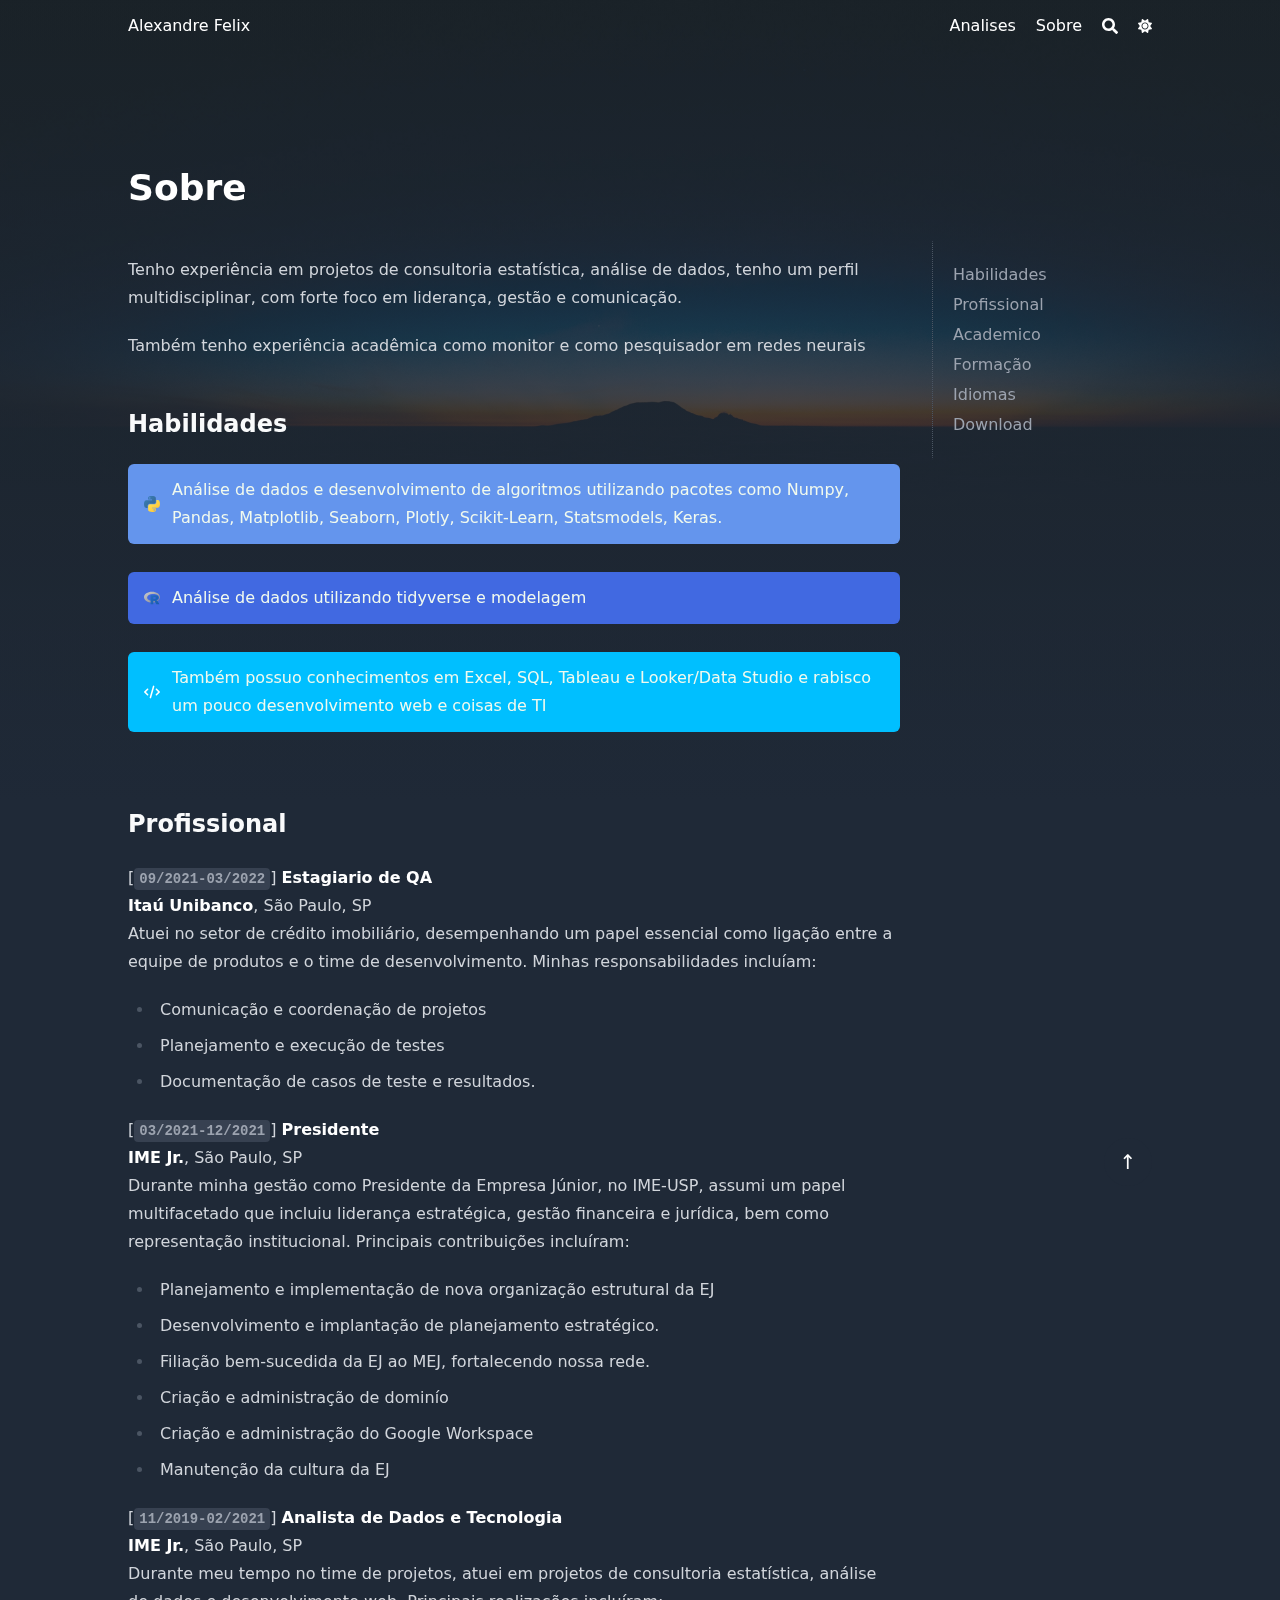
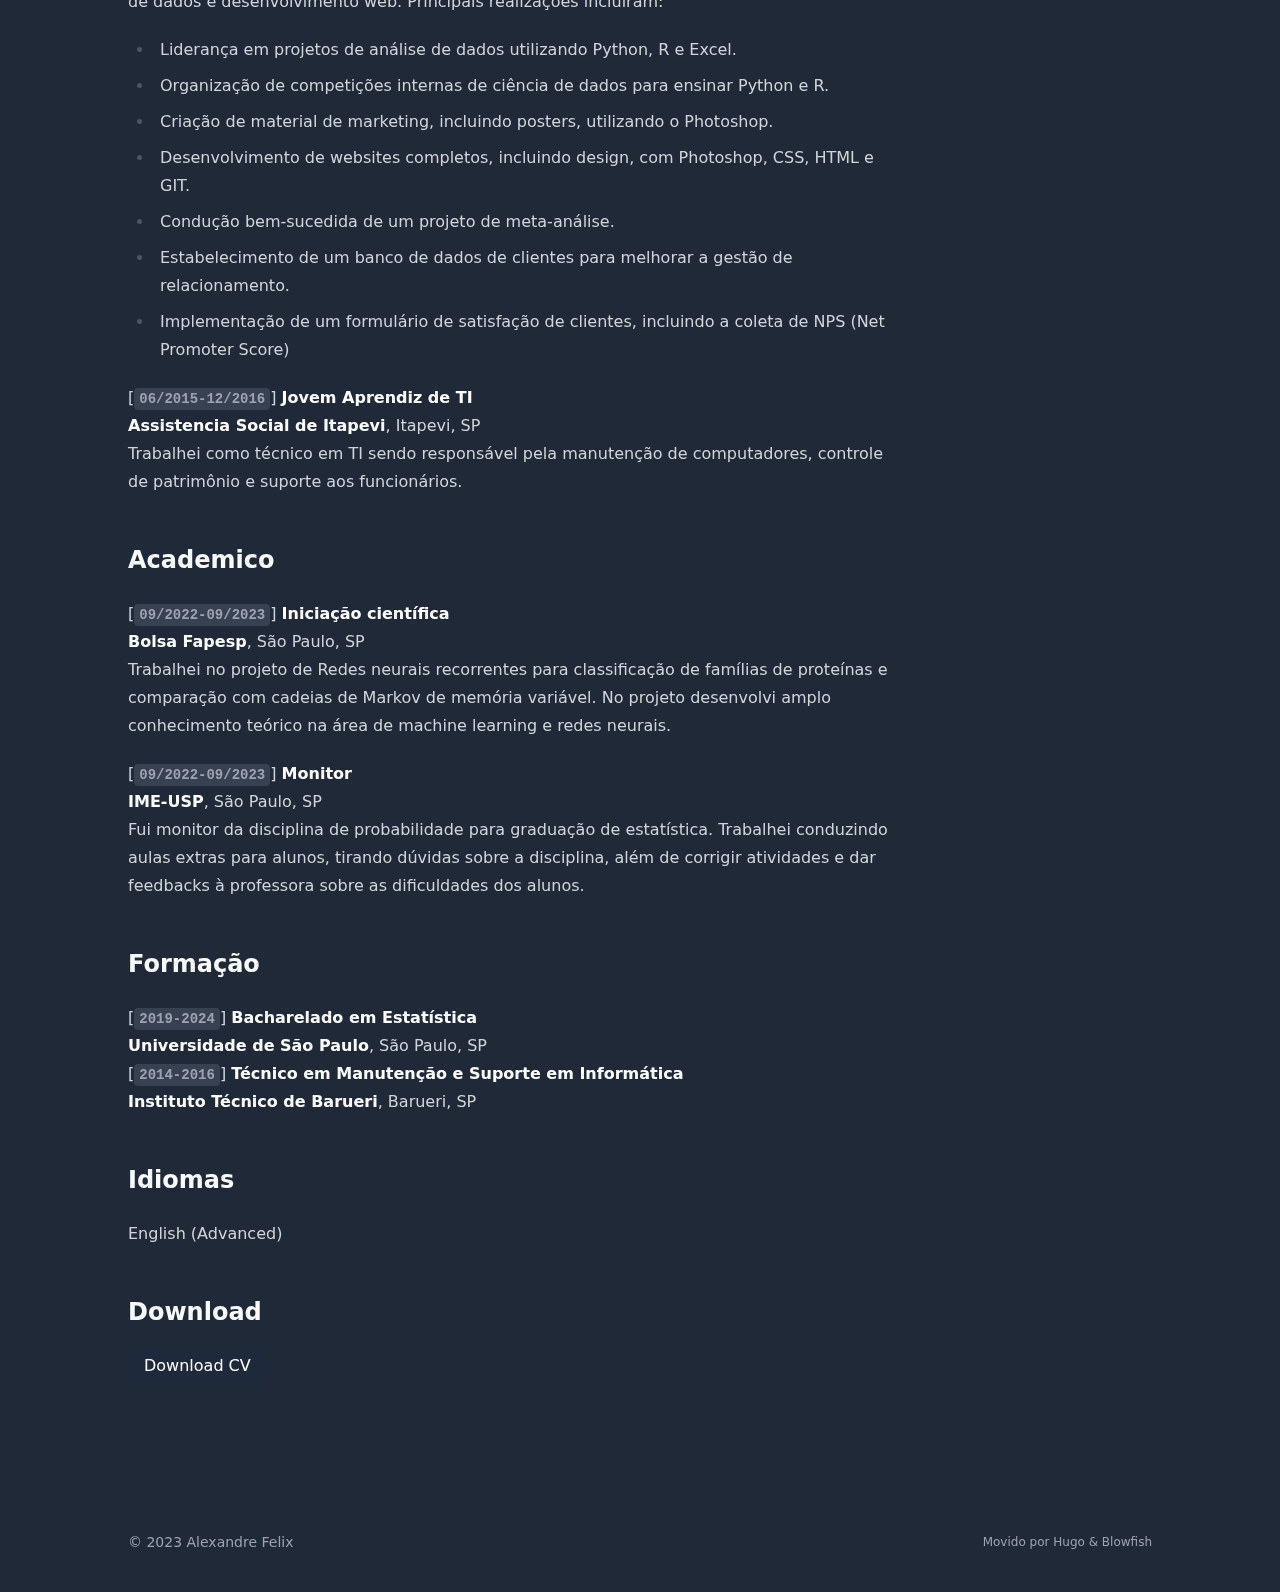
==== commit 31cf5a79: "v2 commit" ====
--- a/about/index.html
+++ b/about/index.html
@@ -11,7 +11,7 @@
   <title>Sobre &middot; Alexandre Felix</title>
   <meta name="title" content="Sobre &middot; Alexandre Felix" />
   
-  <meta name="description" content="My awesome website" />
+  <meta name="description" content="Estatística | Ciência de dados" />
   
   
   
@@ -26,8 +26,8 @@
   
   
   
-  <link type="text/css" rel="stylesheet" href="/css/main.bundle.min.4d4b1b35ed4fb37d198f5f4fa732e64404b535101cdef4401ac22e7c91380b82f3c8e5d51ae61f0149e6a95694c77e5a40943ca8480609a230c10f33c1fc11b4.css"
-    integrity="sha512-TUsbNe1Ps30Zj19PpzLmRAS1NRAc3vRAGsIufJE4C4LzyOXVGuYfAUnmqVaUx35aQJQ8qEgGCaIwwQ8zwfwRtA==" />
+  <link type="text/css" rel="stylesheet" href="/css/main.bundle.min.b5d478afd269300e67786dc7c9b5cc38698c73bc38350e1f14d937f914942d13e51f24a213819c7d7478b3fc9c8b5c36daa2ffbb53915ef1cb5fc82281e4f44b.css"
+    integrity="sha512-tdR4r9JpMA5neG3HybXMOGmMc7w4NQ4fFNk3&#43;RSULRPlHySiE4GcfXR4s/yci1w22qL/u1ORXvHLX8gigeT0Sw==" />
   
   
   <script type="text/javascript" src="/js/appearance.min.516a16745bea5a9bd011138d254cc0fd3973cd55ce6e15f3dec763e7c7c2c7448f8fe7b54cca811cb821b0c7e12cd161caace1dd794ac3d34d40937cbcc9ee12.js"
@@ -99,7 +99,7 @@
     
     
     "mainEntityOfPage": "true",
-    "wordCount": "456"
+    "wordCount": "483"
   }]
   </script>
 
@@ -397,8 +397,6 @@
   
   
 
-
-<div id="hero" class="h-[150px] md:h-[200px]"></div>
 
 
     
@@ -551,7 +549,7 @@
         
 
 
-        <div class="max-w-prose mb-20">
+        <div class="max-w-full mb-20">
           <p>Tenho experiência em projetos de consultoria estatística, análise de dados, tenho um perfil multidisciplinar, com forte foco em liderança, gestão e comunicação.</p>
 <p>Também tenho experiência acadêmica como monitor e como pesquisador em redes neurais</p>
 <div id="habilidades" class="anchor"></div>
@@ -711,29 +709,35 @@
 </h2>
 <p>[<code>09/2021-03/2022</code>] <strong>Estagiario de QA</strong> <br>
 <strong>Itaú Unibanco</strong>, São Paulo, SP <br>
-Trabalhei no setor de crédito imobiliário participando do time de QA onde fazia o meio de campo entre time de produtos e o time de desenvolvimento, participando do desenvolvimento de novos produtos e manutenção de produtos antigos. Entre as principais atividades, vale destacar:</p>
+Atuei no setor de crédito imobiliário, desempenhando um papel essencial como ligação entre a equipe de produtos e o time de desenvolvimento. Minhas
+responsabilidades incluíam:</p>
 <ul>
 <li>Comunicação e coordenação de projetos</li>
 <li>Planejamento e execução de testes</li>
-<li>Resolução de problemas</li>
+<li>Documentação de casos de teste e resultados.</li>
 </ul>
 <p>[<code>03/2021-12/2021</code>] <strong>Presidente</strong><br>
 <strong>IME Jr.</strong>, São Paulo, SP <br>
-Atuei como Presidente da Empresa Júnior do IME-USP ao longe  de 2021. Durante o mandato, além das atribuições de liderança, tomada de decisões e representação da empresa júnior (EJ), também era responsável pelo jurídico-financeiro da empresa. Entre as principais atividades, vale destacar:</p>
+Durante minha gestão como Presidente da Empresa Júnior, no IME-USP, assumi um papel multifacetado que incluiu liderança estratégica, gestão financeira e jurídica, bem como representação institucional. Principais contribuições incluíram:</p>
 <ul>
 <li>Planejamento e implementação de nova organização estrutural da EJ</li>
 <li>Desenvolvimento e implantação de planejamento estratégico.</li>
-<li>Processo de filiação da EJ ao MEJ</li>
+<li>Filiação bem-sucedida da EJ ao MEJ, fortalecendo nossa rede.</li>
 <li>Criação e administração de dominío</li>
 <li>Criação e administração do Google Workspace</li>
 <li>Manutenção da cultura da EJ</li>
 </ul>
 <p>[<code>11/2019-02/2021</code>] <strong>Analista de Dados e Tecnologia</strong><br>
 <strong>IME Jr.</strong>, São Paulo, SP <br>
-Participei do time projetos fazendo diversas reuniões com clientes e fazendo projetos de consultoria estatística, utilizando Python e R além de projetos criação de sites, desde o design até a implantação. Além disso vale destacar outras atividades como:</p>
+Durante meu tempo no time de projetos, atuei em projetos de consultoria estatística, análise de dados e desenvolvimento web. Principais realizações incluíram:</p>
 <ul>
-<li>Introdução de coleta de NPS</li>
-<li>Criação de base de dados de clientes e projetos da empresa</li>
+<li>Liderança em projetos de análise de dados utilizando Python, R e Excel.</li>
+<li>Organização de competições internas de ciência de dados para ensinar Python e R.</li>
+<li>Criação de material de marketing, incluindo posters, utilizando o Photoshop.</li>
+<li>Desenvolvimento de websites completos, incluindo design, com Photoshop, CSS, HTML e GIT.</li>
+<li>Condução bem-sucedida de um projeto de meta-análise.</li>
+<li>Estabelecimento de um banco de dados de clientes para melhorar a gestão de relacionamento.</li>
+<li>Implementação de um formulário de satisfação de clientes, incluindo a coleta de NPS (Net Promoter Score)</li>
 </ul>
 <p>[<code>06/2015-12/2016</code>] <strong>Jovem Aprendiz de TI</strong><br>
 <strong>Assistencia Social de Itapevi</strong>, Itapevi, SP <br>
@@ -784,8 +788,8 @@
 </h2>
 <a
   class="!rounded-md bg-primary-600 px-4 py-2 !text-neutral !no-underline hover:!bg-primary-500 dark:bg-primary-800 dark:hover:!bg-primary-700"
-  href="#button"
-  target="pdf do curriculo"
+  href="https://drive.google.com/file/d/1T9dhYJcBTRhrWS5r8FKutnqogIvJ1nkD/view?usp=drive_link"
+  target="_blank"
   role="button"
 >
   
--- a/css/main.bundle.min.b5d478afd269300e67786dc7c9b5cc38698c73bc38350e1f14d937f914942d13e51f24a213819c7d7478b3fc9c8b5c36daa2ffbb53915ef1cb5fc82281e4f44b.css
+++ b/css/main.bundle.min.b5d478afd269300e67786dc7c9b5cc38698c73bc38350e1f14d937f914942d13e51f24a213819c7d7478b3fc9c8b5c36daa2ffbb53915ef1cb5fc82281e4f44b.css
@@ -0,0 +1 @@
+:root{--color-neutral:255, 255, 255;--color-neutral-50:249, 250, 251;--color-neutral-100:243, 244, 246;--color-neutral-200:229, 231, 235;--color-neutral-300:209, 213, 219;--color-neutral-400:156, 163, 175;--color-neutral-500:107, 114, 128;--color-neutral-600:75, 85, 99;--color-neutral-700:55, 65, 81;--color-neutral-800:31, 41, 55;--color-neutral-900:17, 24, 39;--color-primary-50:248, 250, 252;--color-primary-100:241, 245, 249;--color-primary-200:226, 232, 240;--color-primary-300:203, 213, 225;--color-primary-400:148, 163, 184;--color-primary-500:100, 116, 139;--color-primary-600:71, 85, 105;--color-primary-700:51, 65, 85;--color-primary-800:30, 41, 59;--color-primary-900:15, 23, 42;--color-secondary-50:249, 250, 251;--color-secondary-100:243, 244, 246;--color-secondary-200:229, 231, 235;--color-secondary-300:209, 213, 219;--color-secondary-400:156, 163, 175;--color-secondary-500:107, 114, 128;--color-secondary-600:75, 85, 99;--color-secondary-700:55, 65, 81;--color-secondary-800:31, 41, 55;--color-secondary-900:17, 24, 39}/*!Blowfish | MIT License | https://github.com/nunocoracao/blowfish*//*!tailwindcss v3.3.5 | MIT License | https://tailwindcss.com*/*,::before,::after{box-sizing:border-box;border-width:0;border-style:solid;border-color:initial}::before,::after{--tw-content:''}html{line-height:1.5;-webkit-text-size-adjust:100%;-moz-tab-size:4;-o-tab-size:4;tab-size:4;font-family:ui-sans-serif,system-ui,-apple-system,BlinkMacSystemFont,segoe ui,Roboto,helvetica neue,Arial,noto sans,sans-serif,apple color emoji,segoe ui emoji,segoe ui symbol,noto color emoji;font-feature-settings:normal;font-variation-settings:normal}body{margin:0;line-height:inherit}hr{height:0;color:inherit;border-top-width:1px}abbr:where([title]){-webkit-text-decoration:underline dotted;text-decoration:underline dotted}h1,h2,h3,h4,h5,h6{font-size:inherit;font-weight:inherit}a{color:inherit;text-decoration:inherit}b,strong{font-weight:bolder}code,kbd,samp,pre{font-family:ui-monospace,SFMono-Regular,Menlo,Monaco,Consolas,liberation mono,courier new,monospace;font-size:1em}small{font-size:80%}sub,sup{font-size:75%;line-height:0;position:relative;vertical-align:baseline}sub{bottom:-.25em}sup{top:-.5em}table{text-indent:0;border-color:inherit;border-collapse:collapse}button,input,optgroup,select,textarea{font-family:inherit;font-feature-settings:inherit;font-variation-settings:inherit;font-size:100%;font-weight:inherit;line-height:inherit;color:inherit;margin:0;padding:0}button,select{text-transform:none}button,[type=button],[type=reset],[type=submit]{-webkit-appearance:button;background-color:transparent;background-image:none}:-moz-focusring{outline:auto}:-moz-ui-invalid{box-shadow:none}progress{vertical-align:baseline}::-webkit-inner-spin-button,::-webkit-outer-spin-button{height:auto}[type=search]{-webkit-appearance:textfield;outline-offset:-2px}::-webkit-search-decoration{-webkit-appearance:none}::-webkit-file-upload-button{-webkit-appearance:button;font:inherit}summary{display:list-item}blockquote,dl,dd,h1,h2,h3,h4,h5,h6,hr,figure,p,pre{margin:0}fieldset{margin:0;padding:0}legend{padding:0}ol,ul,menu{list-style:none;margin:0;padding:0}dialog{padding:0}textarea{resize:vertical}input::-moz-placeholder,textarea::-moz-placeholder{opacity:1;color:#9ca3af}input::placeholder,textarea::placeholder{opacity:1;color:#9ca3af}button,[role=button]{cursor:pointer}:disabled{cursor:default}img,svg,video,canvas,audio,iframe,embed,object{display:block;vertical-align:middle}img,video{max-width:100%;height:auto}[hidden]{display:none}[type=text],input:where(:not([type])),[type=email],[type=url],[type=password],[type=number],[type=date],[type=datetime-local],[type=month],[type=search],[type=tel],[type=time],[type=week],[multiple],textarea,select{-webkit-appearance:none;-moz-appearance:none;appearance:none;background-color:#fff;border-color:#6b7280;border-width:1px;border-radius:0;padding-top:.5rem;padding-right:.75rem;padding-bottom:.5rem;padding-left:.75rem;font-size:1rem;line-height:1.5rem;--tw-shadow:0 0 #0000}[type=text]:focus,input:where(:not([type])):focus,[type=email]:focus,[type=url]:focus,[type=password]:focus,[type=number]:focus,[type=date]:focus,[type=datetime-local]:focus,[type=month]:focus,[type=search]:focus,[type=tel]:focus,[type=time]:focus,[type=week]:focus,[multiple]:focus,textarea:focus,select:focus{outline:2px solid transparent;outline-offset:2px;--tw-ring-inset:var(--tw-empty,/*!*/ /*!*/);--tw-ring-offset-width:0px;--tw-ring-offset-color:#fff;--tw-ring-color:#2563eb;--tw-ring-offset-shadow:var(--tw-ring-inset) 0 0 0 var(--tw-ring-offset-width) var(--tw-ring-offset-color);--tw-ring-shadow:var(--tw-ring-inset) 0 0 0 calc(1px + var(--tw-ring-offset-width)) var(--tw-ring-color);box-shadow:var(--tw-ring-offset-shadow),var(--tw-ring-shadow),var(--tw-shadow);border-color:#2563eb}input::-moz-placeholder,textarea::-moz-placeholder{color:#6b7280;opacity:1}input::placeholder,textarea::placeholder{color:#6b7280;opacity:1}::-webkit-datetime-edit-fields-wrapper{padding:0}::-webkit-date-and-time-value{min-height:1.5em;text-align:inherit}::-webkit-datetime-edit{display:inline-flex}::-webkit-datetime-edit,::-webkit-datetime-edit-year-field,::-webkit-datetime-edit-month-field,::-webkit-datetime-edit-day-field,::-webkit-datetime-edit-hour-field,::-webkit-datetime-edit-minute-field,::-webkit-datetime-edit-second-field,::-webkit-datetime-edit-millisecond-field,::-webkit-datetime-edit-meridiem-field{padding-top:0;padding-bottom:0}select{background-image:url("data:image/svg+xml,%3csvg xmlns='http://www.w3.org/2000/svg' fill='none' viewBox='0 0 20 20'%3e%3cpath stroke='%236b7280' stroke-linecap='round' stroke-linejoin='round' stroke-width='1.5' d='M6 8l4 4 4-4'/%3e%3c/svg%3e");background-position:right .5rem center;background-repeat:no-repeat;background-size:1.5em 1.5em;padding-right:2.5rem;-webkit-print-color-adjust:exact;print-color-adjust:exact}[multiple],[size]:where(select:not([size="1"])){background-image:initial;background-position:initial;background-repeat:unset;background-size:initial;padding-right:.75rem;-webkit-print-color-adjust:unset;print-color-adjust:unset}[type=checkbox],[type=radio]{-webkit-appearance:none;-moz-appearance:none;appearance:none;padding:0;-webkit-print-color-adjust:exact;print-color-adjust:exact;display:inline-block;vertical-align:middle;background-origin:border-box;-webkit-user-select:none;-moz-user-select:none;user-select:none;flex-shrink:0;height:1rem;width:1rem;color:#2563eb;background-color:#fff;border-color:#6b7280;border-width:1px;--tw-shadow:0 0 #0000}[type=checkbox]{border-radius:0}[type=radio]{border-radius:100%}[type=checkbox]:focus,[type=radio]:focus{outline:2px solid transparent;outline-offset:2px;--tw-ring-inset:var(--tw-empty,/*!*/ /*!*/);--tw-ring-offset-width:2px;--tw-ring-offset-color:#fff;--tw-ring-color:#2563eb;--tw-ring-offset-shadow:var(--tw-ring-inset) 0 0 0 var(--tw-ring-offset-width) var(--tw-ring-offset-color);--tw-ring-shadow:var(--tw-ring-inset) 0 0 0 calc(2px + var(--tw-ring-offset-width)) var(--tw-ring-color);box-shadow:var(--tw-ring-offset-shadow),var(--tw-ring-shadow),var(--tw-shadow)}[type=checkbox]:checked,[type=radio]:checked{border-color:transparent;background-color:currentColor;background-size:100% 100%;background-position:50%;background-repeat:no-repeat}[type=checkbox]:checked{background-image:url("data:image/svg+xml,%3csvg viewBox='0 0 16 16' fill='white' xmlns='http://www.w3.org/2000/svg'%3e%3cpath d='M12.207 4.793a1 1 0 010 1.414l-5 5a1 1 0 01-1.414 0l-2-2a1 1 0 011.414-1.414L6.5 9.086l4.293-4.293a1 1 0 011.414 0z'/%3e%3c/svg%3e")}[type=radio]:checked{background-image:url("data:image/svg+xml,%3csvg viewBox='0 0 16 16' fill='white' xmlns='http://www.w3.org/2000/svg'%3e%3ccircle cx='8' cy='8' r='3'/%3e%3c/svg%3e")}[type=checkbox]:checked:hover,[type=checkbox]:checked:focus,[type=radio]:checked:hover,[type=radio]:checked:focus{border-color:transparent;background-color:currentColor}[type=checkbox]:indeterminate{background-image:url("data:image/svg+xml,%3csvg xmlns='http://www.w3.org/2000/svg' fill='none' viewBox='0 0 16 16'%3e%3cpath stroke='white' stroke-linecap='round' stroke-linejoin='round' stroke-width='2' d='M4 8h8'/%3e%3c/svg%3e");border-color:transparent;background-color:currentColor;background-size:100% 100%;background-position:50%;background-repeat:no-repeat}[type=checkbox]:indeterminate:hover,[type=checkbox]:indeterminate:focus{border-color:transparent;background-color:currentColor}[type=file]{background:unset;border-color:inherit;border-width:0;border-radius:0;padding:0;font-size:unset;line-height:inherit}[type=file]:focus{outline:1px solid ButtonText;outline:1px auto -webkit-focus-ring-color}*,::before,::after{--tw-border-spacing-x:0;--tw-border-spacing-y:0;--tw-translate-x:0;--tw-translate-y:0;--tw-rotate:0;--tw-skew-x:0;--tw-skew-y:0;--tw-scale-x:1;--tw-scale-y:1;--tw-pan-x: ;--tw-pan-y: ;--tw-pinch-zoom: ;--tw-scroll-snap-strictness:proximity;--tw-gradient-from-position: ;--tw-gradient-via-position: ;--tw-gradient-to-position: ;--tw-ordinal: ;--tw-slashed-zero: ;--tw-numeric-figure: ;--tw-numeric-spacing: ;--tw-numeric-fraction: ;--tw-ring-inset: ;--tw-ring-offset-width:0px;--tw-ring-offset-color:#fff;--tw-ring-color:rgb(59 130 246 / 0.5);--tw-ring-offset-shadow:0 0 #0000;--tw-ring-shadow:0 0 #0000;--tw-shadow:0 0 #0000;--tw-shadow-colored:0 0 #0000;--tw-blur: ;--tw-brightness: ;--tw-contrast: ;--tw-grayscale: ;--tw-hue-rotate: ;--tw-invert: ;--tw-saturate: ;--tw-sepia: ;--tw-drop-shadow: ;--tw-backdrop-blur: ;--tw-backdrop-brightness: ;--tw-backdrop-contrast: ;--tw-backdrop-grayscale: ;--tw-backdrop-hue-rotate: ;--tw-backdrop-invert: ;--tw-backdrop-opacity: ;--tw-backdrop-saturate: ;--tw-backdrop-sepia: }::backdrop{--tw-border-spacing-x:0;--tw-border-spacing-y:0;--tw-translate-x:0;--tw-translate-y:0;--tw-rotate:0;--tw-skew-x:0;--tw-skew-y:0;--tw-scale-x:1;--tw-scale-y:1;--tw-pan-x: ;--tw-pan-y: ;--tw-pinch-zoom: ;--tw-scroll-snap-strictness:proximity;--tw-gradient-from-position: ;--tw-gradient-via-position: ;--tw-gradient-to-position: ;--tw-ordinal: ;--tw-slashed-zero: ;--tw-numeric-figure: ;--tw-numeric-spacing: ;--tw-numeric-fraction: ;--tw-ring-inset: ;--tw-ring-offset-width:0px;--tw-ring-offset-color:#fff;--tw-ring-color:rgb(59 130 246 / 0.5);--tw-ring-offset-shadow:0 0 #0000;--tw-ring-shadow:0 0 #0000;--tw-shadow:0 0 #0000;--tw-shadow-colored:0 0 #0000;--tw-blur: ;--tw-brightness: ;--tw-contrast: ;--tw-grayscale: ;--tw-hue-rotate: ;--tw-invert: ;--tw-saturate: ;--tw-sepia: ;--tw-drop-shadow: ;--tw-backdrop-blur: ;--tw-backdrop-brightness: ;--tw-backdrop-contrast: ;--tw-backdrop-grayscale: ;--tw-backdrop-hue-rotate: ;--tw-backdrop-invert: ;--tw-backdrop-opacity: ;--tw-backdrop-saturate: ;--tw-backdrop-sepia: }.container{width:100%}@media(min-width:640px){.container{max-width:640px}}@media(min-width:853px){.container{max-width:853px}}@media(min-width:1024px){.container{max-width:1024px}}@media(min-width:1280px){.container{max-width:1280px}}@media(min-width:1536px){.container{max-width:1536px}}.prose{color:var(--tw-prose-body);max-width:65ch}.prose :where(p):not(:where([class~=not-prose],[class~=not-prose] *)){margin-top:1.25em;margin-bottom:1.25em}.prose :where([class~=lead]):not(:where([class~=not-prose],[class~=not-prose] *)){color:var(--tw-prose-lead);font-size:1.25em;line-height:1.6;margin-top:1.2em;margin-bottom:1.2em}.prose :where(a):not(:where([class~=not-prose],[class~=not-prose] *)){color:var(--tw-prose-links);text-decoration:none;font-weight:500;text-decoration-color:rgba(var(--color-primary-300),1)}.prose :where(a):not(:where([class~=not-prose],[class~=not-prose] *)):hover{color:rgba(var(--color-primary-600),1);text-decoration:none;border-radius:.09rem}.prose :where(strong):not(:where([class~=not-prose],[class~=not-prose] *)){color:var(--tw-prose-bold);font-weight:600}.prose :where(a strong):not(:where([class~=not-prose],[class~=not-prose] *)){color:inherit}.prose :where(blockquote strong):not(:where([class~=not-prose],[class~=not-prose] *)){color:inherit}.prose :where(thead th strong):not(:where([class~=not-prose],[class~=not-prose] *)){color:inherit}.prose :where(ol):not(:where([class~=not-prose],[class~=not-prose] *)){list-style-type:decimal;margin-top:1.25em;margin-bottom:1.25em;padding-left:1.625em}.prose :where(ol[type=A]):not(:where([class~=not-prose],[class~=not-prose] *)){list-style-type:upper-alpha}.prose :where(ol[type=a]):not(:where([class~=not-prose],[class~=not-prose] *)){list-style-type:lower-alpha}.prose :where(ol[type=As]):not(:where([class~=not-prose],[class~=not-prose] *)){list-style-type:upper-alpha}.prose :where(ol[type=as]):not(:where([class~=not-prose],[class~=not-prose] *)){list-style-type:lower-alpha}.prose :where(ol[type=I]):not(:where([class~=not-prose],[class~=not-prose] *)){list-style-type:upper-roman}.prose :where(ol[type=i]):not(:where([class~=not-prose],[class~=not-prose] *)){list-style-type:lower-roman}.prose :where(ol[type=Is]):not(:where([class~=not-prose],[class~=not-prose] *)){list-style-type:upper-roman}.prose :where(ol[type=is]):not(:where([class~=not-prose],[class~=not-prose] *)){list-style-type:lower-roman}.prose :where(ol[type="1"]):not(:where([class~=not-prose],[class~=not-prose] *)){list-style-type:decimal}.prose :where(ul):not(:where([class~=not-prose],[class~=not-prose] *)){list-style-type:disc;margin-top:1.25em;margin-bottom:1.25em;padding-left:1.625em}.prose :where(ol>li):not(:where([class~=not-prose],[class~=not-prose] *))::marker{font-weight:400;color:var(--tw-prose-counters)}.prose :where(ul>li):not(:where([class~=not-prose],[class~=not-prose] *))::marker{color:var(--tw-prose-bullets)}.prose :where(dt):not(:where([class~=not-prose],[class~=not-prose] *)){color:var(--tw-prose-headings);font-weight:600;margin-top:1.25em}.prose :where(hr):not(:where([class~=not-prose],[class~=not-prose] *)){border-color:var(--tw-prose-hr);border-top-width:1px;margin-top:3em;margin-bottom:3em}.prose :where(blockquote):not(:where([class~=not-prose],[class~=not-prose] *)){font-weight:500;font-style:italic;color:var(--tw-prose-quotes);border-left-width:.25rem;border-left-color:var(--tw-prose-quote-borders);quotes:"\201C""\201D""\2018""\2019";margin-top:1.6em;margin-bottom:1.6em;padding-left:1em}.prose :where(blockquote p:first-of-type):not(:where([class~=not-prose],[class~=not-prose] *))::before{content:open-quote}.prose :where(blockquote p:last-of-type):not(:where([class~=not-prose],[class~=not-prose] *))::after{content:close-quote}.prose :where(h1):not(:where([class~=not-prose],[class~=not-prose] *)){color:var(--tw-prose-headings);font-weight:800;font-size:2.25em;margin-top:0;margin-bottom:.8888889em;line-height:1.1111111}.prose :where(h1 strong):not(:where([class~=not-prose],[class~=not-prose] *)){font-weight:900;color:inherit}.prose :where(h2):not(:where([class~=not-prose],[class~=not-prose] *)){color:var(--tw-prose-headings);font-weight:700;font-size:1.5em;margin-top:2em;margin-bottom:1em;line-height:1.3333333}.prose :where(h2 strong):not(:where([class~=not-prose],[class~=not-prose] *)){font-weight:800;color:inherit}.prose :where(h3):not(:where([class~=not-prose],[class~=not-prose] *)){color:var(--tw-prose-headings);font-weight:600;font-size:1.25em;margin-top:1.6em;margin-bottom:.6em;line-height:1.6}.prose :where(h3 strong):not(:where([class~=not-prose],[class~=not-prose] *)){font-weight:700;color:inherit}.prose :where(h4):not(:where([class~=not-prose],[class~=not-prose] *)){color:var(--tw-prose-headings);font-weight:600;margin-top:1.5em;margin-bottom:.5em;line-height:1.5}.prose :where(h4 strong):not(:where([class~=not-prose],[class~=not-prose] *)){font-weight:700;color:inherit}.prose :where(img):not(:where([class~=not-prose],[class~=not-prose] *)){margin-top:2em;margin-bottom:2em}.prose :where(picture):not(:where([class~=not-prose],[class~=not-prose] *)){display:block;margin-top:2em;margin-bottom:2em}.prose :where(kbd):not(:where([class~=not-prose],[class~=not-prose] *)){font-weight:600;font-family:inherit;color:var(--tw-prose-kbd);box-shadow:0 0 0 1px rgb(var(--tw-prose-kbd-shadows)/10%),0 3px rgb(var(--tw-prose-kbd-shadows)/10%);font-size:.9rem;border-radius:.25rem;padding-top:.1875em;padding-right:.375em;padding-bottom:.1875em;padding-left:.375em;background-color:rgba(var(--color-neutral-200),1);padding:.1rem .4rem}.prose :where(code):not(:where([class~=not-prose],[class~=not-prose] *)){color:var(--tw-prose-code);font-weight:600;font-size:.875em;background-color:rgba(var(--color-neutral-50),1);padding-top:3px;padding-bottom:3px;padding-left:5px;padding-right:5px;border-radius:.25rem}.prose :where(code):not(:where([class~=not-prose],[class~=not-prose] *))::before{content:"`";display:none}.prose :where(code):not(:where([class~=not-prose],[class~=not-prose] *))::after{content:"`";display:none}.prose :where(a code):not(:where([class~=not-prose],[class~=not-prose] *)){color:var(--tw-prose-code)}.prose :where(h1 code):not(:where([class~=not-prose],[class~=not-prose] *)){color:inherit}.prose :where(h2 code):not(:where([class~=not-prose],[class~=not-prose] *)){color:inherit;font-size:.875em}.prose :where(h3 code):not(:where([class~=not-prose],[class~=not-prose] *)){color:inherit;font-size:.9em}.prose :where(h4 code):not(:where([class~=not-prose],[class~=not-prose] *)){color:inherit}.prose :where(blockquote code):not(:where([class~=not-prose],[class~=not-prose] *)){color:inherit}.prose :where(thead th code):not(:where([class~=not-prose],[class~=not-prose] *)){color:inherit}.prose :where(pre):not(:where([class~=not-prose],[class~=not-prose] *)){color:var(--tw-prose-pre-code);background-color:var(--tw-prose-pre-bg);overflow-x:auto;font-weight:400;font-size:.875em;line-height:1.7142857;margin-top:1.7142857em;margin-bottom:1.7142857em;border-radius:.375rem;padding-top:.8571429em;padding-right:1.1428571em;padding-bottom:.8571429em;padding-left:1.1428571em}.prose :where(pre code):not(:where([class~=not-prose],[class~=not-prose] *)){background-color:transparent;border-width:0;border-radius:0;padding:0;font-weight:inherit;color:inherit;font-size:inherit;font-family:inherit;line-height:inherit}.prose :where(pre code):not(:where([class~=not-prose],[class~=not-prose] *))::before{content:none}.prose :where(pre code):not(:where([class~=not-prose],[class~=not-prose] *))::after{content:none}.prose :where(table):not(:where([class~=not-prose],[class~=not-prose] *)){width:100%;table-layout:auto;text-align:left;margin-top:2em;margin-bottom:2em;font-size:.875em;line-height:1.7142857}.prose :where(thead):not(:where([class~=not-prose],[class~=not-prose] *)){border-bottom-width:1px;border-bottom-color:var(--tw-prose-th-borders)}.prose :where(thead th):not(:where([class~=not-prose],[class~=not-prose] *)){color:var(--tw-prose-headings);font-weight:600;vertical-align:bottom;padding-right:.5714286em;padding-bottom:.5714286em;padding-left:.5714286em}.prose :where(tbody tr):not(:where([class~=not-prose],[class~=not-prose] *)){border-bottom-width:1px;border-bottom-color:var(--tw-prose-td-borders)}.prose :where(tbody tr:last-child):not(:where([class~=not-prose],[class~=not-prose] *)){border-bottom-width:0}.prose :where(tbody td):not(:where([class~=not-prose],[class~=not-prose] *)){vertical-align:baseline}.prose :where(tfoot):not(:where([class~=not-prose],[class~=not-prose] *)){border-top-width:1px;border-top-color:var(--tw-prose-th-borders)}.prose :where(tfoot td):not(:where([class~=not-prose],[class~=not-prose] *)){vertical-align:top}.prose :where(figure>*):not(:where([class~=not-prose],[class~=not-prose] *)){margin-top:0;margin-bottom:0}.prose :where(figcaption):not(:where([class~=not-prose],[class~=not-prose] *)){color:var(--tw-prose-captions);font-size:.875em;line-height:1.4285714;margin-top:.8571429em}.prose{--tw-prose-body:rgba(var(--color-neutral-700), 1);--tw-prose-headings:rgba(var(--color-neutral-800), 1);--tw-prose-lead:rgba(var(--color-neutral-500), 1);--tw-prose-links:rgba(var(--color-primary-600), 1);--tw-prose-bold:rgba(var(--color-neutral-900), 1);--tw-prose-counters:rgba(var(--color-neutral-800), 1);--tw-prose-bullets:rgba(var(--color-neutral-500), 1);--tw-prose-hr:rgba(var(--color-neutral-200), 1);--tw-prose-quotes:rgba(var(--color-neutral-700), 1);--tw-prose-quote-borders:rgba(var(--color-primary-200), 1);--tw-prose-captions:rgba(var(--color-neutral-500), 1);--tw-prose-kbd:#111827;--tw-prose-kbd-shadows:17 24 39;--tw-prose-code:rgba(var(--color-secondary-700), 1);--tw-prose-pre-code:rgba(var(--color-neutral-700), 1);--tw-prose-pre-bg:rgba(var(--color-neutral-50), 1);--tw-prose-th-borders:rgba(var(--color-neutral-500), 1);--tw-prose-td-borders:rgba(var(--color-neutral-300), 1);--tw-prose-invert-body:rgba(var(--color-neutral-300), 1);--tw-prose-invert-headings:rgba(var(--color-neutral-50), 1);--tw-prose-invert-lead:rgba(var(--color-neutral-500), 1);--tw-prose-invert-links:rgba(var(--color-primary-400), 1);--tw-prose-invert-bold:rgba(var(--color-neutral), 1);--tw-prose-invert-counters:rgba(var(--color-neutral-400), 1);--tw-prose-invert-bullets:rgba(var(--color-neutral-600), 1);--tw-prose-invert-hr:rgba(var(--color-neutral-500), 1);--tw-prose-invert-quotes:rgba(var(--color-neutral-200), 1);--tw-prose-invert-quote-borders:rgba(var(--color-primary-900), 1);--tw-prose-invert-captions:rgba(var(--color-neutral-400), 1);--tw-prose-invert-kbd:#fff;--tw-prose-invert-kbd-shadows:255 255 255;--tw-prose-invert-code:rgba(var(--color-secondary-400), 1);--tw-prose-invert-pre-code:rgba(var(--color-neutral-200), 1);--tw-prose-invert-pre-bg:rgba(var(--color-neutral-700), 1);--tw-prose-invert-th-borders:rgba(var(--color-neutral-500), 1);--tw-prose-invert-td-borders:rgba(var(--color-neutral-700), 1);font-size:1rem;line-height:1.75}.prose :where(picture>img):not(:where([class~=not-prose],[class~=not-prose] *)){margin-top:0;margin-bottom:0}.prose :where(video):not(:where([class~=not-prose],[class~=not-prose] *)){margin-top:2em;margin-bottom:2em}.prose :where(li):not(:where([class~=not-prose],[class~=not-prose] *)){margin-top:.5em;margin-bottom:.5em}.prose :where(ol>li):not(:where([class~=not-prose],[class~=not-prose] *)){padding-left:.375em}.prose :where(ul>li):not(:where([class~=not-prose],[class~=not-prose] *)){padding-left:.375em}.prose :where(.prose>ul>li p):not(:where([class~=not-prose],[class~=not-prose] *)){margin-top:.75em;margin-bottom:.75em}.prose :where(.prose>ul>li>*:first-child):not(:where([class~=not-prose],[class~=not-prose] *)){margin-top:1.25em}.prose :where(.prose>ul>li>*:last-child):not(:where([class~=not-prose],[class~=not-prose] *)){margin-bottom:1.25em}.prose :where(.prose>ol>li>*:first-child):not(:where([class~=not-prose],[class~=not-prose] *)){margin-top:1.25em}.prose :where(.prose>ol>li>*:last-child):not(:where([class~=not-prose],[class~=not-prose] *)){margin-bottom:1.25em}.prose :where(ul ul,ul ol,ol ul,ol ol):not(:where([class~=not-prose],[class~=not-prose] *)){margin-top:.75em;margin-bottom:.75em}.prose :where(dl):not(:where([class~=not-prose],[class~=not-prose] *)){margin-top:1.25em;margin-bottom:1.25em}.prose :where(dd):not(:where([class~=not-prose],[class~=not-prose] *)){margin-top:.5em;padding-left:1.625em}.prose :where(hr+*):not(:where([class~=not-prose],[class~=not-prose] *)){margin-top:0}.prose :where(h2+*):not(:where([class~=not-prose],[class~=not-prose] *)){margin-top:0}.prose :where(h3+*):not(:where([class~=not-prose],[class~=not-prose] *)){margin-top:0}.prose :where(h4+*):not(:where([class~=not-prose],[class~=not-prose] *)){margin-top:0}.prose :where(thead th:first-child):not(:where([class~=not-prose],[class~=not-prose] *)){padding-left:0}.prose :where(thead th:last-child):not(:where([class~=not-prose],[class~=not-prose] *)){padding-right:0}.prose :where(tbody td,tfoot td):not(:where([class~=not-prose],[class~=not-prose] *)){padding-top:.5714286em;padding-right:.5714286em;padding-bottom:.5714286em;padding-left:.5714286em}.prose :where(tbody td:first-child,tfoot td:first-child):not(:where([class~=not-prose],[class~=not-prose] *)){padding-left:0}.prose :where(tbody td:last-child,tfoot td:last-child):not(:where([class~=not-prose],[class~=not-prose] *)){padding-right:0}.prose :where(figure):not(:where([class~=not-prose],[class~=not-prose] *)){margin-top:2em;margin-bottom:2em}.prose :where(.prose>:first-child):not(:where([class~=not-prose],[class~=not-prose] *)){margin-top:0}.prose :where(.prose>:last-child):not(:where([class~=not-prose],[class~=not-prose] *)){margin-bottom:0}.prose :where(mark):not(:where([class~=not-prose],[class~=not-prose] *)){color:rgba(var(--color-neutral-800),1);background-color:rgba(var(--color-primary-600),1);padding:.1rem .2rem;border-radius:.25rem}.prose :where(p):not(:where([class~=not-prose],[class~=not-prose] *))::before{display:none}.prose :where(p):not(:where([class~=not-prose],[class~=not-prose] *))::after{display:none}.prose :where(a.active):not(:where([class~=not-prose],[class~=not-prose] *)){text-decoration-color:rgba(var(--color-primary-600),1)}.prose :where(p.active):not(:where([class~=not-prose],[class~=not-prose] *)){text-decoration-color:rgba(var(--color-primary-600),1)}.prose-invert :where(a.active):not(:where([class~=not-prose],[class~=not-prose] *)){text-decoration-color:rgba(var(--color-primary-400),1)}.prose-invert :where(p.active):not(:where([class~=not-prose],[class~=not-prose] *)){text-decoration-color:rgba(var(--color-primary-400),1)}.sr-only{position:absolute;width:1px;height:1px;padding:0;margin:-1px;overflow:hidden;clip:rect(0,0,0,0);white-space:nowrap;border-width:0}.pointer-events-none{pointer-events:none}.pointer-events-auto{pointer-events:auto}.\!visible{visibility:visible!important}.visible{visibility:visible}.invisible{visibility:hidden}.collapse{visibility:collapse}.static{position:static}.\!fixed{position:fixed!important}.fixed{position:fixed}.\!absolute{position:absolute!important}.absolute{position:absolute}.relative{position:relative}.sticky{position:sticky}.inset-0{inset:0}.inset-x-0{left:0;right:0}.-bottom-\[47px\]{bottom:-47px}.-left-\[15px\]{left:-15px}.-left-\[9999px\]{left:-9999px}.-top-\[21px\]{top:-21px}.-top-\[35px\]{top:-35px}.bottom-0{bottom:0}.bottom-0\.5{bottom:.125rem}.bottom-1\/2{bottom:50%}.left-0{left:0}.left-1\/2{left:50%}.left-3{left:.75rem}.left-\[50\%\]{left:50%}.left-\[50px\]{left:50px}.left-\[calc\(50\%-1px\)\]{left:calc(50% - 1px)}.right-0{right:0}.right-0\.5{right:.125rem}.right-1{right:.25rem}.right-1\.5{right:.375rem}.right-3{right:.75rem}.right-9{right:2.25rem}.top-0{top:0}.top-1{top:.25rem}.top-1\/2{top:50%}.top-2{top:.5rem}.top-20{top:5rem}.top-\[110vh\]{top:110vh}.top-\[11px\]{top:11px}.top-\[13px\]{top:13px}.top-\[50\%\]{top:50%}.top-\[50px\]{top:50px}.top-\[calc\(100vh-5\.5rem\)\]{top:calc(100vh - 5.5rem)}.top-full{top:100%}.\!z-40{z-index:40!important}.z-10{z-index:10}.z-20{z-index:20}.z-30{z-index:30}.z-40{z-index:40}.z-50{z-index:50}.z-\[1035\]{z-index:1035}.z-\[1040\]{z-index:1040}.z-\[1065\]{z-index:1065}.z-\[1066\]{z-index:1066}.z-\[1070\]{z-index:1070}.z-\[1080\]{z-index:1080}.z-\[1100\]{z-index:1100}.z-\[1\]{z-index:1}.z-\[2\]{z-index:2}.z-\[999\]{z-index:999}.order-1{order:1}.order-2{order:2}.order-3{order:3}.order-first{order:-9999}.float-right{float:right}.float-left{float:left}.\!-m-px{margin:-1px!important}.m-0{margin:0}.m-1{margin:.25rem}.m-2{margin:.5rem}.m-auto{margin:auto}.\!my-0{margin-top:0!important;margin-bottom:0!important}.-mx-2{margin-left:-.5rem;margin-right:-.5rem}.-my-2{margin-top:-.5rem;margin-bottom:-.5rem}.mx-1{margin-left:.25rem;margin-right:.25rem}.mx-\[10px\]{margin-left:10px;margin-right:10px}.mx-\[15\%\]{margin-left:15%;margin-right:15%}.mx-\[3px\]{margin-left:3px;margin-right:3px}.mx-auto{margin-left:auto;margin-right:auto}.my-0{margin-top:0;margin-bottom:0}.my-3{margin-top:.75rem;margin-bottom:.75rem}.my-4{margin-top:1rem;margin-bottom:1rem}.my-\[5px\]{margin-top:5px;margin-bottom:5px}.\!mb-0{margin-bottom:0!important}.\!mb-9{margin-bottom:2.25rem!important}.\!mt-0{margin-top:0!important}.-mb-1{margin-bottom:-.25rem}.-ml-12{margin-left:-3rem}.-ml-\[1\.5rem\]{margin-left:-1.5rem}.-mr-2{margin-right:-.5rem}.-mr-48{margin-right:-12rem}.-mr-\[100\%\]{margin-right:-100%}.-mt-3{margin-top:-.75rem}.mb-0{margin-bottom:0}.mb-1{margin-bottom:.25rem}.mb-10{margin-bottom:2.5rem}.mb-12{margin-bottom:3rem}.mb-16{margin-bottom:4rem}.mb-2{margin-bottom:.5rem}.mb-2\.5{margin-bottom:.625rem}.mb-20{margin-bottom:5rem}.mb-3{margin-bottom:.75rem}.mb-5{margin-bottom:1.25rem}.mb-6{margin-bottom:1.5rem}.mb-8{margin-bottom:2rem}.mb-\[0\.125rem\]{margin-bottom:.125rem}.mb-\[10px\]{margin-bottom:10px}.mb-\[2px\]{margin-bottom:2px}.ml-2{margin-left:.5rem}.ml-3{margin-left:.75rem}.ml-6{margin-left:1.5rem}.ml-\[30px\]{margin-left:30px}.ml-\[3px\]{margin-left:3px}.ml-auto{margin-left:auto}.mr-1{margin-right:.25rem}.mr-2{margin-right:.5rem}.mr-3{margin-right:.75rem}.mr-4{margin-right:1rem}.mr-5{margin-right:1.25rem}.mr-6{margin-right:1.5rem}.mr-\[6px\]{margin-right:6px}.mr-\[8px\]{margin-right:8px}.mr-auto{margin-right:auto}.mt-0{margin-top:0}.mt-1{margin-top:.25rem}.mt-10{margin-top:2.5rem}.mt-12{margin-top:3rem}.mt-2{margin-top:.5rem}.mt-2\.5{margin-top:.625rem}.mt-20{margin-top:5rem}.mt-3{margin-top:.75rem}.mt-4{margin-top:1rem}.mt-5{margin-top:1.25rem}.mt-6{margin-top:1.5rem}.mt-8{margin-top:2rem}.mt-\[0\.15rem\]{margin-top:.15rem}.mt-\[0\.1rem\]{margin-top:.1rem}.box-border{box-sizing:border-box}.box-content{box-sizing:content-box}.\!block{display:block!important}.block{display:block}.inline-block{display:inline-block}.inline{display:inline}.flex{display:flex}.table{display:table}.grid{display:grid}.hidden{display:none}.\!h-0{height:0!important}.\!h-px{height:1px!important}.h-0{height:0}.h-1{height:.25rem}.h-1\.5{height:.375rem}.h-1\/2{height:50%}.h-10{height:2.5rem}.h-12{height:3rem}.h-14{height:3.5rem}.h-2\/5{height:40%}.h-24{height:6rem}.h-3{height:.75rem}.h-36{height:9rem}.h-4{height:1rem}.h-48{height:12rem}.h-5{height:1.25rem}.h-6{height:1.5rem}.h-7{height:1.75rem}.h-8{height:2rem}.h-9{height:2.25rem}.h-\[0\.9375rem\]{height:.9375rem}.h-\[1\.125rem\]{height:1.125rem}.h-\[1000px\]{height:1000px}.h-\[100px\]{height:100px}.h-\[10px\]{height:10px}.h-\[120px\]{height:120px}.h-\[150px\]{height:150px}.h-\[160px\]{height:160px}.h-\[260px\]{height:260px}.h-\[2px\]{height:2px}.h-\[30px\]{height:30px}.h-\[32px\]{height:32px}.h-\[380px\]{height:380px}.h-\[3px\]{height:3px}.h-\[40px\]{height:40px}.h-\[42px\]{height:42px}.h-\[48px\]{height:48px}.h-\[4px\]{height:4px}.h-\[50px\]{height:50px}.h-\[512px\]{height:512px}.h-\[56px\]{height:56px}.h-\[6px\]{height:6px}.h-\[72px\]{height:72px}.h-\[800px\]{height:800px}.h-\[calc\(100\%-100px\)\]{height:calc(100% - 100px)}.h-auto{height:auto}.h-full{height:100%}.h-screen{height:100vh}.max-h-\[5rem\]{max-height:5rem}.max-h-\[calc\(100\%-64px\)\]{max-height:calc(100% - 64px)}.max-h-full{max-height:100%}.min-h-0{min-height:0}.min-h-\[1\.5rem\]{min-height:1.5rem}.min-h-\[148px\]{min-height:148px}.min-h-\[305px\]{min-height:305px}.min-h-\[325px\]{min-height:325px}.min-h-\[40px\]{min-height:40px}.min-h-\[auto\]{min-height:auto}.min-h-full{min-height:100%}.\!w-px{width:1px!important}.w-0{width:0}.w-1{width:.25rem}.w-1\.5{width:.375rem}.w-1\/2{width:50%}.w-10{width:2.5rem}.w-12{width:3rem}.w-2{width:.5rem}.w-24{width:6rem}.w-3{width:.75rem}.w-36{width:9rem}.w-4{width:1rem}.w-5{width:1.25rem}.w-6{width:1.5rem}.w-7{width:1.75rem}.w-8{width:2rem}.w-9{width:2.25rem}.w-\[0\.9375rem\]{width:.9375rem}.w-\[1\.125rem\]{width:1.125rem}.w-\[15\%\]{width:15%}.w-\[150px\]{width:150px}.w-\[15px\]{width:15px}.w-\[160px\]{width:160px}.w-\[260px\]{width:260px}.w-\[2px\]{width:2px}.w-\[300px\]{width:300px}.w-\[304px\]{width:304px}.w-\[30px\]{width:30px}.w-\[328px\]{width:328px}.w-\[32px\]{width:32px}.w-\[45\%\]{width:45%}.w-\[4px\]{width:4px}.w-\[50px\]{width:50px}.w-\[6px\]{width:6px}.w-\[70px\]{width:70px}.w-\[72px\]{width:72px}.w-\[76px\]{width:76px}.w-\[calc\(100\%-100px\)\]{width:calc(100% - 100px)}.w-auto{width:auto}.w-full{width:100%}.w-screen{width:100vw}.min-w-0{min-width:0}.min-w-\[1\.8rem\]{min-width:1.8rem}.min-w-\[100px\]{min-width:100px}.min-w-\[220px\]{min-width:220px}.min-w-\[30px\]{min-width:30px}.min-w-\[310px\]{min-width:310px}.min-w-\[48px\]{min-width:48px}.min-w-\[64px\]{min-width:64px}.min-w-full{min-width:100%}.max-w-3xl{max-width:48rem}.max-w-7xl{max-width:80rem}.max-w-\[1600px\]{max-width:1600px}.max-w-\[200px\]{max-width:200px}.max-w-\[267px\]{max-width:267px}.max-w-\[325px\]{max-width:325px}.max-w-\[5rem\]{max-width:5rem}.max-w-\[64rem\]{max-width:64rem}.max-w-\[90\%\]{max-width:90%}.max-w-\[calc\(100\%-1rem\)\]{max-width:calc(100% - 1rem)}.max-w-fit{max-width:-moz-fit-content;max-width:fit-content}.max-w-full{max-width:100%}.max-w-prose{max-width:65ch}.max-w-xl{max-width:36rem}.flex-1{flex:1}.flex-auto{flex:auto}.flex-initial{flex:initial}.flex-none{flex:none}.shrink-0{flex-shrink:0}.grow{flex-grow:1}.grow-0{flex-grow:0}.basis-auto{flex-basis:auto}.origin-\[0_0\]{transform-origin:0 0}.origin-\[center_bottom_0\]{transform-origin:center bottom 0}.origin-bottom{transform-origin:bottom}.-translate-x-1\/2{--tw-translate-x:-50%;transform:translate(var(--tw-translate-x),var(--tw-translate-y))rotate(var(--tw-rotate))skewX(var(--tw-skew-x))skewY(var(--tw-skew-y))scaleX(var(--tw-scale-x))scaleY(var(--tw-scale-y))}.-translate-x-\[150\%\]{--tw-translate-x:-150%;transform:translate(var(--tw-translate-x),var(--tw-translate-y))rotate(var(--tw-rotate))skewX(var(--tw-skew-x))skewY(var(--tw-skew-y))scaleX(var(--tw-scale-x))scaleY(var(--tw-scale-y))}.-translate-x-\[50\%\]{--tw-translate-x:-50%;transform:translate(var(--tw-translate-x),var(--tw-translate-y))rotate(var(--tw-rotate))skewX(var(--tw-skew-x))skewY(var(--tw-skew-y))scaleX(var(--tw-scale-x))scaleY(var(--tw-scale-y))}.-translate-x-full{--tw-translate-x:-100%;transform:translate(var(--tw-translate-x),var(--tw-translate-y))rotate(var(--tw-rotate))skewX(var(--tw-skew-x))skewY(var(--tw-skew-y))scaleX(var(--tw-scale-x))scaleY(var(--tw-scale-y))}.-translate-y-1\/2{--tw-translate-y:-50%;transform:translate(var(--tw-translate-x),var(--tw-translate-y))rotate(var(--tw-rotate))skewX(var(--tw-skew-x))skewY(var(--tw-skew-y))scaleX(var(--tw-scale-x))scaleY(var(--tw-scale-y))}.-translate-y-8{--tw-translate-y:-2rem;transform:translate(var(--tw-translate-x),var(--tw-translate-y))rotate(var(--tw-rotate))skewX(var(--tw-skew-x))skewY(var(--tw-skew-y))scaleX(var(--tw-scale-x))scaleY(var(--tw-scale-y))}.-translate-y-\[50\%\]{--tw-translate-y:-50%;transform:translate(var(--tw-translate-x),var(--tw-translate-y))rotate(var(--tw-rotate))skewX(var(--tw-skew-x))skewY(var(--tw-skew-y))scaleX(var(--tw-scale-x))scaleY(var(--tw-scale-y))}.translate-x-\[150\%\]{--tw-translate-x:150%;transform:translate(var(--tw-translate-x),var(--tw-translate-y))rotate(var(--tw-rotate))skewX(var(--tw-skew-x))skewY(var(--tw-skew-y))scaleX(var(--tw-scale-x))scaleY(var(--tw-scale-y))}.translate-x-full{--tw-translate-x:100%;transform:translate(var(--tw-translate-x),var(--tw-translate-y))rotate(var(--tw-rotate))skewX(var(--tw-skew-x))skewY(var(--tw-skew-y))scaleX(var(--tw-scale-x))scaleY(var(--tw-scale-y))}.rotate-180{--tw-rotate:180deg;transform:translate(var(--tw-translate-x),var(--tw-translate-y))rotate(var(--tw-rotate))skewX(var(--tw-skew-x))skewY(var(--tw-skew-y))scaleX(var(--tw-scale-x))scaleY(var(--tw-scale-y))}.scale-0{--tw-scale-x:0;--tw-scale-y:0;transform:translate(var(--tw-translate-x),var(--tw-translate-y))rotate(var(--tw-rotate))skewX(var(--tw-skew-x))skewY(var(--tw-skew-y))scaleX(var(--tw-scale-x))scaleY(var(--tw-scale-y))}.scale-100{--tw-scale-x:1;--tw-scale-y:1;transform:translate(var(--tw-translate-x),var(--tw-translate-y))rotate(var(--tw-rotate))skewX(var(--tw-skew-x))skewY(var(--tw-skew-y))scaleX(var(--tw-scale-x))scaleY(var(--tw-scale-y))}.scale-\[0\.25\]{--tw-scale-x:0.25;--tw-scale-y:0.25;transform:translate(var(--tw-translate-x),var(--tw-translate-y))rotate(var(--tw-rotate))skewX(var(--tw-skew-x))skewY(var(--tw-skew-y))scaleX(var(--tw-scale-x))scaleY(var(--tw-scale-y))}.scale-\[0\.8\]{--tw-scale-x:0.8;--tw-scale-y:0.8;transform:translate(var(--tw-translate-x),var(--tw-translate-y))rotate(var(--tw-rotate))skewX(var(--tw-skew-x))skewY(var(--tw-skew-y))scaleX(var(--tw-scale-x))scaleY(var(--tw-scale-y))}.scale-\[1\.02\]{--tw-scale-x:1.02;--tw-scale-y:1.02;transform:translate(var(--tw-translate-x),var(--tw-translate-y))rotate(var(--tw-rotate))skewX(var(--tw-skew-x))skewY(var(--tw-skew-y))scaleX(var(--tw-scale-x))scaleY(var(--tw-scale-y))}.transform{transform:translate(var(--tw-translate-x),var(--tw-translate-y))rotate(var(--tw-rotate))skewX(var(--tw-skew-x))skewY(var(--tw-skew-y))scaleX(var(--tw-scale-x))scaleY(var(--tw-scale-y))}.transform-none{transform:none}.animate-\[fade-in_0\.15s_both\]{animation:fade-in .15s both}.animate-\[fade-in_0\.3s_both\]{animation:fade-in .3s both}.animate-\[fade-in_350ms_ease-in-out\]{animation:fade-in 350ms ease-in-out}.animate-\[fade-out_0\.15s_both\]{animation:fade-out .15s both}.animate-\[fade-out_0\.3s_both\]{animation:fade-out .3s both}.animate-\[fade-out_350ms_ease-in-out\]{animation:fade-out 350ms ease-in-out}.animate-\[progress_3s_ease-in-out_infinite\]{animation:progress 3s ease-in-out infinite}.animate-\[show-up-clock_350ms_linear\]{animation:show-up-clock 350ms linear}.animate-\[spinner-grow_0\.75s_linear_infinite\]{animation:spinner-grow .75s linear infinite}.cursor-default{cursor:default}.cursor-none{cursor:none}.cursor-pointer{cursor:pointer}.touch-none{touch-action:none}.touch-pan-y{--tw-pan-y:pan-y;touch-action:var(--tw-pan-x)var(--tw-pan-y)var(--tw-pinch-zoom)}.select-none{-webkit-user-select:none;-moz-user-select:none;user-select:none}.select-all{-webkit-user-select:all;-moz-user-select:all;user-select:all}.resize{resize:both}.list-none{list-style-type:none}.appearance-none{-webkit-appearance:none;-moz-appearance:none;appearance:none}.\!flex-row{flex-direction:row!important}.flex-row{flex-direction:row}.flex-col{flex-direction:column}.flex-wrap{flex-wrap:wrap}.items-end{align-items:flex-end}.items-center{align-items:center}.justify-end{justify-content:flex-end}.justify-center{justify-content:center}.justify-between{justify-content:space-between}.justify-around{justify-content:space-around}.justify-evenly{justify-content:space-evenly}.gap-4{gap:1rem}.space-x-2>:not([hidden])~:not([hidden]){--tw-space-x-reverse:0;margin-right:calc(.5rem * var(--tw-space-x-reverse));margin-left:calc(.5rem * calc(1 - var(--tw-space-x-reverse)))}.space-x-3>:not([hidden])~:not([hidden]){--tw-space-x-reverse:0;margin-right:calc(.75rem * var(--tw-space-x-reverse));margin-left:calc(.75rem * calc(1 - var(--tw-space-x-reverse)))}.space-x-4>:not([hidden])~:not([hidden]){--tw-space-x-reverse:0;margin-right:calc(1rem * var(--tw-space-x-reverse));margin-left:calc(1rem * calc(1 - var(--tw-space-x-reverse)))}.space-x-5>:not([hidden])~:not([hidden]){--tw-space-x-reverse:0;margin-right:calc(1.25rem * var(--tw-space-x-reverse));margin-left:calc(1.25rem * calc(1 - var(--tw-space-x-reverse)))}.space-y-10>:not([hidden])~:not([hidden]){--tw-space-y-reverse:0;margin-top:calc(2.5rem * calc(1 - var(--tw-space-y-reverse)));margin-bottom:calc(2.5rem * var(--tw-space-y-reverse))}.space-y-2>:not([hidden])~:not([hidden]){--tw-space-y-reverse:0;margin-top:calc(.5rem * calc(1 - var(--tw-space-y-reverse)));margin-bottom:calc(.5rem * var(--tw-space-y-reverse))}.space-y-3>:not([hidden])~:not([hidden]){--tw-space-y-reverse:0;margin-top:calc(.75rem * calc(1 - var(--tw-space-y-reverse)));margin-bottom:calc(.75rem * var(--tw-space-y-reverse))}.place-self-center{place-self:center}.self-center{align-self:center}.overflow-auto{overflow:auto}.\!overflow-hidden{overflow:hidden!important}.overflow-hidden{overflow:hidden}.overflow-visible{overflow:visible}.overflow-y-auto{overflow-y:auto}.overflow-x-hidden{overflow-x:hidden}.overflow-y-hidden{overflow-y:hidden}.scroll-smooth{scroll-behavior:smooth}.truncate{overflow:hidden;text-overflow:ellipsis;white-space:nowrap}.text-ellipsis{text-overflow:ellipsis}.text-clip{text-overflow:clip}.whitespace-normal{white-space:normal}.\!whitespace-nowrap{white-space:nowrap!important}.whitespace-nowrap{white-space:nowrap}.break-normal{overflow-wrap:normal;word-break:normal}.break-words{overflow-wrap:break-word}.\!rounded-md{border-radius:.375rem!important}.rounded{border-radius:.25rem}.rounded-2xl{border-radius:1rem}.rounded-\[0\.25rem\]{border-radius:.25rem}.rounded-\[0\.5rem\]{border-radius:.5rem}.rounded-\[0\.6rem\]{border-radius:.6rem}.rounded-\[100\%\]{border-radius:100%}.rounded-\[10px\]{border-radius:10px}.rounded-\[16px\]{border-radius:16px}.rounded-\[50\%\]{border-radius:50%}.rounded-\[999px\]{border-radius:999px}.rounded-full{border-radius:9999px}.rounded-lg{border-radius:.5rem}.rounded-md{border-radius:.375rem}.rounded-xl{border-radius:.75rem}.rounded-b-lg{border-bottom-right-radius:.5rem;border-bottom-left-radius:.5rem}.rounded-l-\[0\.25rem\]{border-top-left-radius:.25rem;border-bottom-left-radius:.25rem}.rounded-r-\[0\.25rem\]{border-top-right-radius:.25rem;border-bottom-right-radius:.25rem}.rounded-t-\[0\.6rem\]{border-top-left-radius:.6rem;border-top-right-radius:.6rem}.rounded-t-lg{border-top-left-radius:.5rem;border-top-right-radius:.5rem}.\!border-0{border-width:0!important}.\!border-\[3px\]{border-width:3px!important}.border{border-width:1px}.border-0{border-width:0}.border-2{border-width:2px}.border-\[\.125rem\]{border-width:.125rem}.border-\[0\.125rem\]{border-width:.125rem}.border-\[14px\]{border-width:14px}.border-y-\[10px\]{border-top-width:10px;border-bottom-width:10px}.border-b{border-bottom-width:1px}.border-b-2{border-bottom-width:2px}.border-l-0{border-left-width:0}.border-l-2{border-left-width:2px}.border-l-\[0\.125rem\]{border-left-width:.125rem}.border-r-0{border-right-width:0}.border-t{border-top-width:1px}.border-t-0{border-top-width:0}.\!border-solid{border-style:solid!important}.border-solid{border-style:solid}.border-dotted{border-style:dotted}.border-none{border-style:none}.\!border-\[\#14a44d\]{--tw-border-opacity:1 !important;border-color:rgb(20 164 77/var(--tw-border-opacity))!important}.\!border-\[\#b2b3b4\]{--tw-border-opacity:1 !important;border-color:rgb(178 179 180/var(--tw-border-opacity))!important}.\!border-\[\#dc4c64\]{--tw-border-opacity:1 !important;border-color:rgb(220 76 100/var(--tw-border-opacity))!important}.border-\[\#14a44d\]{--tw-border-opacity:1;border-color:rgb(20 164 77/var(--tw-border-opacity))}.border-\[\#3b71ca\]{--tw-border-opacity:1;border-color:rgb(59 113 202/var(--tw-border-opacity))}.border-\[\#dc4c64\]{--tw-border-opacity:1;border-color:rgb(220 76 100/var(--tw-border-opacity))}.border-neutral-100{--tw-border-opacity:1;border-color:rgba(var(--color-neutral-100),var(--tw-border-opacity))}.border-neutral-200{--tw-border-opacity:1;border-color:rgba(var(--color-neutral-200),var(--tw-border-opacity))}.border-neutral-300{--tw-border-opacity:1;border-color:rgba(var(--color-neutral-300),var(--tw-border-opacity))}.border-primary-400{--tw-border-opacity:1;border-color:rgba(var(--color-primary-400),var(--tw-border-opacity))}.border-primary-500{--tw-border-opacity:1;border-color:rgba(var(--color-primary-500),var(--tw-border-opacity))}.border-transparent{border-color:transparent}.border-t-transparent{border-top-color:transparent}.\!bg-\[\#858585\]{--tw-bg-opacity:1 !important;background-color:rgb(133 133 133/var(--tw-bg-opacity))!important}.\!bg-neutral-100{--tw-bg-opacity:1 !important;background-color:rgba(var(--color-neutral-100),var(--tw-bg-opacity))!important}.\!bg-primary-100{--tw-bg-opacity:1 !important;background-color:rgba(var(--color-primary-100),var(--tw-bg-opacity))!important}.bg-\[\#00000012\]{background-color:#00000012}.bg-\[\#00000066\]{background-color:#0006}.bg-\[\#000000e6\]{background-color:#000000e6}.bg-\[\#3b71ca\]{--tw-bg-opacity:1;background-color:rgb(59 113 202/var(--tw-bg-opacity))}.bg-\[\#6d6d6d\]{--tw-bg-opacity:1;background-color:rgb(109 109 109/var(--tw-bg-opacity))}.bg-\[\#aaa\]{--tw-bg-opacity:1;background-color:rgb(170 170 170/var(--tw-bg-opacity))}.bg-\[\#eceff1\]{--tw-bg-opacity:1;background-color:rgb(236 239 241/var(--tw-bg-opacity))}.bg-\[rgba\(0\2c 0\2c 0\2c 0\.4\)\]{background-color:rgba(0,0,0,.4)}.bg-neutral{--tw-bg-opacity:1;background-color:rgba(var(--color-neutral),var(--tw-bg-opacity))}.bg-neutral-100{--tw-bg-opacity:1;background-color:rgba(var(--color-neutral-100),var(--tw-bg-opacity))}.bg-neutral-100\/50{background-color:rgba(var(--color-neutral-100),.5)}.bg-neutral-300{--tw-bg-opacity:1;background-color:rgba(var(--color-neutral-300),var(--tw-bg-opacity))}.bg-neutral-500\/50{background-color:rgba(var(--color-neutral-500),.5)}.bg-neutral-600{--tw-bg-opacity:1;background-color:rgba(var(--color-neutral-600),var(--tw-bg-opacity))}.bg-neutral-700{--tw-bg-opacity:1;background-color:rgba(var(--color-neutral-700),var(--tw-bg-opacity))}.bg-neutral\/50{background-color:rgba(var(--color-neutral),.5)}.bg-primary-100{--tw-bg-opacity:1;background-color:rgba(var(--color-primary-100),var(--tw-bg-opacity))}.bg-primary-200{--tw-bg-opacity:1;background-color:rgba(var(--color-primary-200),var(--tw-bg-opacity))}.bg-primary-400{--tw-bg-opacity:1;background-color:rgba(var(--color-primary-400),var(--tw-bg-opacity))}.bg-primary-500{--tw-bg-opacity:1;background-color:rgba(var(--color-primary-500),var(--tw-bg-opacity))}.bg-primary-600{--tw-bg-opacity:1;background-color:rgba(var(--color-primary-600),var(--tw-bg-opacity))}.bg-transparent{background-color:transparent}.bg-gradient-to-b{background-image:linear-gradient(to bottom,var(--tw-gradient-stops))}.bg-gradient-to-r{background-image:linear-gradient(to right,var(--tw-gradient-stops))}.bg-gradient-to-t{background-image:linear-gradient(to top,var(--tw-gradient-stops))}.bg-none{background-image:none}.from-neutral{--tw-gradient-from:rgba(var(--color-neutral), 1) var(--tw-gradient-from-position);--tw-gradient-to:rgba(var(--color-neutral), 0) var(--tw-gradient-to-position);--tw-gradient-stops:var(--tw-gradient-from), var(--tw-gradient-to)}.from-primary-500{--tw-gradient-from:rgba(var(--color-primary-500), 1) var(--tw-gradient-from-position);--tw-gradient-to:rgba(var(--color-primary-500), 0) var(--tw-gradient-to-position);--tw-gradient-stops:var(--tw-gradient-from), var(--tw-gradient-to)}.to-neutral{--tw-gradient-to:rgba(var(--color-neutral), 1) var(--tw-gradient-to-position)}.to-neutral-100{--tw-gradient-to:rgba(var(--color-neutral-100), 1) var(--tw-gradient-to-position)}.to-secondary-700{--tw-gradient-to:rgba(var(--color-secondary-700), 1) var(--tw-gradient-to-position)}.to-transparent{--tw-gradient-to:transparent var(--tw-gradient-to-position)}.bg-clip-padding{background-clip:padding-box}.fill-\[\#afafaf\]{fill:#afafaf}.object-cover{-o-object-fit:cover;object-fit:cover}.object-scale-down{-o-object-fit:scale-down;object-fit:scale-down}.object-left{-o-object-position:left;object-position:left}.\!p-0{padding:0!important}.p-0{padding:0}.p-1{padding:.25rem}.p-1\.5{padding:.375rem}.p-2{padding:.5rem}.p-2\.5{padding:.625rem}.p-4{padding:1rem}.p-5{padding:1.25rem}.p-6{padding:1.5rem}.p-\[1rem\]{padding:1rem}.p-\[5px\]{padding:5px}.p-\[auto\]{padding:auto}.\!py-0{padding-top:0!important;padding-bottom:0!important}.\!py-2{padding-top:.5rem!important;padding-bottom:.5rem!important}.px-0{padding-left:0;padding-right:0}.px-0\.5{padding-left:.125rem;padding-right:.125rem}.px-1{padding-left:.25rem;padding-right:.25rem}.px-1\.5{padding-left:.375rem;padding-right:.375rem}.px-2{padding-left:.5rem;padding-right:.5rem}.px-2\.5{padding-left:.625rem;padding-right:.625rem}.px-3{padding-left:.75rem;padding-right:.75rem}.px-4{padding-left:1rem;padding-right:1rem}.px-6{padding-left:1.5rem;padding-right:1.5rem}.px-8{padding-left:2rem;padding-right:2rem}.px-\[0\.4rem\]{padding-left:.4rem;padding-right:.4rem}.px-\[1\.4rem\]{padding-left:1.4rem;padding-right:1.4rem}.px-\[10px\]{padding-left:10px;padding-right:10px}.px-\[12px\]{padding-left:12px;padding-right:12px}.px-\[30px\]{padding-left:30px;padding-right:30px}.px-\[auto\]{padding-left:auto;padding-right:auto}.py-0{padding-top:0;padding-bottom:0}.py-1{padding-top:.25rem;padding-bottom:.25rem}.py-1\.5{padding-top:.375rem;padding-bottom:.375rem}.py-10{padding-top:2.5rem;padding-bottom:2.5rem}.py-16{padding-top:4rem;padding-bottom:4rem}.py-2{padding-top:.5rem;padding-bottom:.5rem}.py-3{padding-top:.75rem;padding-bottom:.75rem}.py-4{padding-top:1rem;padding-bottom:1rem}.py-6{padding-top:1.5rem;padding-bottom:1.5rem}.py-8{padding-top:2rem;padding-bottom:2rem}.py-\[0\.32rem\]{padding-top:.32rem;padding-bottom:.32rem}.py-\[0\.33rem\]{padding-top:.33rem;padding-bottom:.33rem}.py-\[0\.4rem\]{padding-top:.4rem;padding-bottom:.4rem}.py-\[10px\]{padding-top:10px;padding-bottom:10px}.py-\[1px\]{padding-top:1px;padding-bottom:1px}.py-\[5px\]{padding-top:5px;padding-bottom:5px}.pb-0{padding-bottom:0}.pb-2{padding-bottom:.5rem}.pb-3{padding-bottom:.75rem}.pb-32{padding-bottom:8rem}.pb-4{padding-bottom:1rem}.pb-\[5px\]{padding-bottom:5px}.pl-1{padding-left:.25rem}.pl-2{padding-left:.5rem}.pl-\[1\.5rem\]{padding-left:1.5rem}.pl-\[18px\]{padding-left:18px}.pl-\[24px\]{padding-left:24px}.pl-\[50px\]{padding-left:50px}.pl-\[8px\]{padding-left:8px}.pr-2{padding-right:.5rem}.pr-\[24px\]{padding-right:24px}.pt-16{padding-top:4rem}.pt-2{padding-top:.5rem}.pt-2\.5{padding-top:.625rem}.pt-3{padding-top:.75rem}.pt-4{padding-top:1rem}.pt-8{padding-top:2rem}.pt-\[0\.37rem\]{padding-top:.37rem}.pt-\[6px\]{padding-top:6px}.text-left{text-align:left}.text-center{text-align:center}.text-right{text-align:right}.-indent-\[999px\]{text-indent:-999px}.align-top{vertical-align:top}.align-middle{vertical-align:middle}.align-bottom{vertical-align:bottom}.align-text-bottom{vertical-align:text-bottom}.align-\[-0\.125em\]{vertical-align:-.125em}.text-2xl{font-size:1.5rem;line-height:2rem}.text-4xl{font-size:2.25rem;line-height:2.5rem}.text-\[0\.6rem\]{font-size:.6rem}.text-\[0\.8rem\]{font-size:.8rem}.text-\[0\.9rem\]{font-size:.9rem}.text-\[1\.1rem\]{font-size:1.1rem}.text-\[10px\]{font-size:10px}.text-\[12px\]{font-size:12px}.text-\[13px\]{font-size:13px}.text-\[16px\]{font-size:16px}.text-\[18px\]{font-size:18px}.text-\[2\.5rem\]{font-size:2.5rem}.text-\[3\.75rem\]{font-size:3.75rem}.text-\[34px\]{font-size:34px}.text-base{font-size:1rem;line-height:1.5rem}.text-lg{font-size:1.125rem;line-height:1.75rem}.text-sm{font-size:.875rem;line-height:1.25rem}.text-xl{font-size:1.25rem;line-height:1.75rem}.text-xs{font-size:.75rem;line-height:1rem}.font-black{font-weight:900}.font-bold{font-weight:700}.font-extrabold{font-weight:800}.font-light{font-weight:300}.font-medium{font-weight:500}.font-normal{font-weight:400}.font-semibold{font-weight:600}.uppercase{text-transform:uppercase}.normal-case{text-transform:none}.italic{font-style:italic}.not-italic{font-style:normal}.leading-10{line-height:2.5rem}.leading-3{line-height:.75rem}.leading-6{line-height:1.5rem}.leading-7{line-height:1.75rem}.leading-9{line-height:2.25rem}.leading-\[1\.2\]{line-height:1.2}.leading-\[1\.5\]{line-height:1.5}.leading-\[1\.6\]{line-height:1.6}.leading-\[2\.15\]{line-height:2.15}.leading-\[40px\]{line-height:40px}.leading-loose{line-height:2}.leading-normal{line-height:1.5}.tracking-\[-0\.00833em\]{letter-spacing:-.00833em}.tracking-\[\.1rem\]{letter-spacing:.1rem}.tracking-\[0\.1rem\]{letter-spacing:.1rem}.tracking-\[1\.7px\]{letter-spacing:1.7px}.tracking-normal{letter-spacing:0}.\!text-\[\#14a44d\]{--tw-text-opacity:1 !important;color:rgb(20 164 77/var(--tw-text-opacity))!important}.\!text-\[\#dc4c64\]{--tw-text-opacity:1 !important;color:rgb(220 76 100/var(--tw-text-opacity))!important}.\!text-neutral{--tw-text-opacity:1 !important;color:rgba(var(--color-neutral),var(--tw-text-opacity))!important}.\!text-primary-700{--tw-text-opacity:1 !important;color:rgba(var(--color-primary-700),var(--tw-text-opacity))!important}.text-\[\#14a44d\]{--tw-text-opacity:1;color:rgb(20 164 77/var(--tw-text-opacity))}.text-\[\#212529\]{--tw-text-opacity:1;color:rgb(33 37 41/var(--tw-text-opacity))}.text-\[\#3b71ca\]{--tw-text-opacity:1;color:rgb(59 113 202/var(--tw-text-opacity))}.text-\[\#4f4f4f\]{--tw-text-opacity:1;color:rgb(79 79 79/var(--tw-text-opacity))}.text-\[\#b3afaf\]{--tw-text-opacity:1;color:rgb(179 175 175/var(--tw-text-opacity))}.text-\[\#b3b3b3\]{--tw-text-opacity:1;color:rgb(179 179 179/var(--tw-text-opacity))}.text-\[\#dc4c64\]{--tw-text-opacity:1;color:rgb(220 76 100/var(--tw-text-opacity))}.text-\[\#ffffff8a\]{color:#ffffff8a}.text-\[rgb\(220\2c 76\2c 100\)\]{--tw-text-opacity:1;color:rgb(220 76 100/var(--tw-text-opacity))}.text-neutral-200{--tw-text-opacity:1;color:rgba(var(--color-neutral-200),var(--tw-text-opacity))}.text-neutral-300{--tw-text-opacity:1;color:rgba(var(--color-neutral-300),var(--tw-text-opacity))}.text-neutral-400{--tw-text-opacity:1;color:rgba(var(--color-neutral-400),var(--tw-text-opacity))}.text-neutral-50{--tw-text-opacity:1;color:rgba(var(--color-neutral-50),var(--tw-text-opacity))}.text-neutral-500{--tw-text-opacity:1;color:rgba(var(--color-neutral-500),var(--tw-text-opacity))}.text-neutral-600{--tw-text-opacity:1;color:rgba(var(--color-neutral-600),var(--tw-text-opacity))}.text-neutral-700{--tw-text-opacity:1;color:rgba(var(--color-neutral-700),var(--tw-text-opacity))}.text-neutral-800{--tw-text-opacity:1;color:rgba(var(--color-neutral-800),var(--tw-text-opacity))}.text-neutral-900{--tw-text-opacity:1;color:rgba(var(--color-neutral-900),var(--tw-text-opacity))}.text-primary-300{--tw-text-opacity:1;color:rgba(var(--color-primary-300),var(--tw-text-opacity))}.text-primary-400{--tw-text-opacity:1;color:rgba(var(--color-primary-400),var(--tw-text-opacity))}.text-primary-500{--tw-text-opacity:1;color:rgba(var(--color-primary-500),var(--tw-text-opacity))}.text-primary-600{--tw-text-opacity:1;color:rgba(var(--color-primary-600),var(--tw-text-opacity))}.text-primary-700{--tw-text-opacity:1;color:rgba(var(--color-primary-700),var(--tw-text-opacity))}.text-primary-800{--tw-text-opacity:1;color:rgba(var(--color-primary-800),var(--tw-text-opacity))}.underline{text-decoration-line:underline}.\!no-underline{text-decoration-line:none!important}.no-underline{text-decoration-line:none}.decoration-neutral-300{text-decoration-color:rgba(var(--color-neutral-300),1)}.decoration-primary-500{text-decoration-color:rgba(var(--color-primary-500),1)}.underline-offset-auto{text-underline-offset:auto}.\!opacity-0{opacity:0!important}.\!opacity-100{opacity:1!important}.opacity-0{opacity:0}.opacity-100{opacity:1}.opacity-30{opacity:.3}.opacity-50{opacity:.5}.opacity-60{opacity:.6}.opacity-\[\.53\]{opacity:.53}.opacity-\[\.54\]{opacity:.54}.mix-blend-normal{mix-blend-mode:normal}.mix-blend-multiply{mix-blend-mode:multiply}.shadow{--tw-shadow:0 1px 3px 0 rgb(0 0 0 / 0.1), 0 1px 2px -1px rgb(0 0 0 / 0.1);--tw-shadow-colored:0 1px 3px 0 var(--tw-shadow-color), 0 1px 2px -1px var(--tw-shadow-color);box-shadow:var(--tw-ring-offset-shadow,0 0 #0000),var(--tw-ring-shadow,0 0 #0000),var(--tw-shadow)}.shadow-2xl{--tw-shadow:0 25px 50px -12px rgb(0 0 0 / 0.25);--tw-shadow-colored:0 25px 50px -12px var(--tw-shadow-color);box-shadow:var(--tw-ring-offset-shadow,0 0 #0000),var(--tw-ring-shadow,0 0 #0000),var(--tw-shadow)}.shadow-\[0_0px_3px_0_rgba\(0\2c 0\2c 0\2c 0\.07\)\2c 0_2px_2px_0_rgba\(0\2c 0\2c 0\2c 0\.04\)\]{--tw-shadow:0 0px 3px 0 rgba(0,0,0,0.07),0 2px 2px 0 rgba(0,0,0,0.04);--tw-shadow-colored:0 0px 3px 0 var(--tw-shadow-color), 0 2px 2px 0 var(--tw-shadow-color);box-shadow:var(--tw-ring-offset-shadow,0 0 #0000),var(--tw-ring-shadow,0 0 #0000),var(--tw-shadow)}.shadow-\[0_10px_15px_-3px_rgba\(0\2c 0\2c 0\2c 0\.07\)\2c 0_4px_6px_-2px_rgba\(0\2c 0\2c 0\2c 0\.05\)\]{--tw-shadow:0 10px 15px -3px rgba(0,0,0,0.07),0 4px 6px -2px rgba(0,0,0,0.05);--tw-shadow-colored:0 10px 15px -3px var(--tw-shadow-color), 0 4px 6px -2px var(--tw-shadow-color);box-shadow:var(--tw-ring-offset-shadow,0 0 #0000),var(--tw-ring-shadow,0 0 #0000),var(--tw-shadow)}.shadow-\[0_2px_5px_0_rgba\(0\2c 0\2c 0\2c 0\.16\)\2c _0_2px_10px_0_rgba\(0\2c 0\2c 0\2c 0\.12\)\]{--tw-shadow:0 2px 5px 0 rgba(0,0,0,0.16), 0 2px 10px 0 rgba(0,0,0,0.12);--tw-shadow-colored:0 2px 5px 0 var(--tw-shadow-color), 0 2px 10px 0 var(--tw-shadow-color);box-shadow:var(--tw-ring-offset-shadow,0 0 #0000),var(--tw-ring-shadow,0 0 #0000),var(--tw-shadow)}.shadow-\[0_4px_9px_-4px_\#3b71ca\]{--tw-shadow:0 4px 9px -4px #3b71ca;--tw-shadow-colored:0 4px 9px -4px var(--tw-shadow-color);box-shadow:var(--tw-ring-offset-shadow,0 0 #0000),var(--tw-ring-shadow,0 0 #0000),var(--tw-shadow)}.shadow-\[0px_2px_15px_-3px_rgba\(0\2c 0\2c 0\2c \.07\)\2c _0px_10px_20px_-2px_rgba\(0\2c 0\2c 0\2c \.04\)\]{--tw-shadow:0px 2px 15px -3px rgba(0,0,0,.07), 0px 10px 20px -2px rgba(0,0,0,.04);--tw-shadow-colored:0px 2px 15px -3px var(--tw-shadow-color), 0px 10px 20px -2px var(--tw-shadow-color);box-shadow:var(--tw-ring-offset-shadow,0 0 #0000),var(--tw-ring-shadow,0 0 #0000),var(--tw-shadow)}.shadow-lg{--tw-shadow:0 10px 15px -3px rgb(0 0 0 / 0.1), 0 4px 6px -4px rgb(0 0 0 / 0.1);--tw-shadow-colored:0 10px 15px -3px var(--tw-shadow-color), 0 4px 6px -4px var(--tw-shadow-color);box-shadow:var(--tw-ring-offset-shadow,0 0 #0000),var(--tw-ring-shadow,0 0 #0000),var(--tw-shadow)}.shadow-none{--tw-shadow:0 0 #0000;--tw-shadow-colored:0 0 #0000;box-shadow:var(--tw-ring-offset-shadow,0 0 #0000),var(--tw-ring-shadow,0 0 #0000),var(--tw-shadow)}.shadow-sm{--tw-shadow:0 1px 2px 0 rgb(0 0 0 / 0.05);--tw-shadow-colored:0 1px 2px 0 var(--tw-shadow-color);box-shadow:var(--tw-ring-offset-shadow,0 0 #0000),var(--tw-ring-shadow,0 0 #0000),var(--tw-shadow)}.shadow-xl{--tw-shadow:0 20px 25px -5px rgb(0 0 0 / 0.1), 0 8px 10px -6px rgb(0 0 0 / 0.1);--tw-shadow-colored:0 20px 25px -5px var(--tw-shadow-color), 0 8px 10px -6px var(--tw-shadow-color);box-shadow:var(--tw-ring-offset-shadow,0 0 #0000),var(--tw-ring-shadow,0 0 #0000),var(--tw-shadow)}.outline-none{outline:2px solid transparent;outline-offset:2px}.outline{outline-style:solid}.blur{--tw-blur:blur(8px);filter:var(--tw-blur)var(--tw-brightness)var(--tw-contrast)var(--tw-grayscale)var(--tw-hue-rotate)var(--tw-invert)var(--tw-saturate)var(--tw-sepia)var(--tw-drop-shadow)}.filter{filter:var(--tw-blur)var(--tw-brightness)var(--tw-contrast)var(--tw-grayscale)var(--tw-hue-rotate)var(--tw-invert)var(--tw-saturate)var(--tw-sepia)var(--tw-drop-shadow)}.backdrop-blur{--tw-backdrop-blur:blur(8px);-webkit-backdrop-filter:var(--tw-backdrop-blur)var(--tw-backdrop-brightness)var(--tw-backdrop-contrast)var(--tw-backdrop-grayscale)var(--tw-backdrop-hue-rotate)var(--tw-backdrop-invert)var(--tw-backdrop-opacity)var(--tw-backdrop-saturate)var(--tw-backdrop-sepia);backdrop-filter:var(--tw-backdrop-blur)var(--tw-backdrop-brightness)var(--tw-backdrop-contrast)var(--tw-backdrop-grayscale)var(--tw-backdrop-hue-rotate)var(--tw-backdrop-invert)var(--tw-backdrop-opacity)var(--tw-backdrop-saturate)var(--tw-backdrop-sepia)}.backdrop-blur-2xl{--tw-backdrop-blur:blur(40px);-webkit-backdrop-filter:var(--tw-backdrop-blur)var(--tw-backdrop-brightness)var(--tw-backdrop-contrast)var(--tw-backdrop-grayscale)var(--tw-backdrop-hue-rotate)var(--tw-backdrop-invert)var(--tw-backdrop-opacity)var(--tw-backdrop-saturate)var(--tw-backdrop-sepia);backdrop-filter:var(--tw-backdrop-blur)var(--tw-backdrop-brightness)var(--tw-backdrop-contrast)var(--tw-backdrop-grayscale)var(--tw-backdrop-hue-rotate)var(--tw-backdrop-invert)var(--tw-backdrop-opacity)var(--tw-backdrop-saturate)var(--tw-backdrop-sepia)}.backdrop-blur-sm{--tw-backdrop-blur:blur(4px);-webkit-backdrop-filter:var(--tw-backdrop-blur)var(--tw-backdrop-brightness)var(--tw-backdrop-contrast)var(--tw-backdrop-grayscale)var(--tw-backdrop-hue-rotate)var(--tw-backdrop-invert)var(--tw-backdrop-opacity)var(--tw-backdrop-saturate)var(--tw-backdrop-sepia);backdrop-filter:var(--tw-backdrop-blur)var(--tw-backdrop-brightness)var(--tw-backdrop-contrast)var(--tw-backdrop-grayscale)var(--tw-backdrop-hue-rotate)var(--tw-backdrop-invert)var(--tw-backdrop-opacity)var(--tw-backdrop-saturate)var(--tw-backdrop-sepia)}.transition{transition-property:color,background-color,border-color,text-decoration-color,fill,stroke,opacity,box-shadow,transform,filter,-webkit-backdrop-filter;transition-property:color,background-color,border-color,text-decoration-color,fill,stroke,opacity,box-shadow,transform,filter,backdrop-filter;transition-property:color,background-color,border-color,text-decoration-color,fill,stroke,opacity,box-shadow,transform,filter,backdrop-filter,-webkit-backdrop-filter;transition-timing-function:cubic-bezier(.4,0,.2,1);transition-duration:150ms}.transition-\[background-color\2c _opacity\]{transition-property:background-color,opacity;transition-timing-function:cubic-bezier(.4,0,.2,1);transition-duration:150ms}.transition-\[background-color\2c box-shadow\2c border\]{transition-property:background-color,box-shadow,border;transition-timing-function:cubic-bezier(.4,0,.2,1);transition-duration:150ms}.transition-\[height\]{transition-property:height;transition-timing-function:cubic-bezier(.4,0,.2,1);transition-duration:150ms}.transition-\[opacity\]{transition-property:opacity;transition-timing-function:cubic-bezier(.4,0,.2,1);transition-duration:150ms}.transition-\[transform\2c _opacity\]{transition-property:transform,opacity;transition-timing-function:cubic-bezier(.4,0,.2,1);transition-duration:150ms}.transition-\[transform\2c height\]{transition-property:transform,height;transition-timing-function:cubic-bezier(.4,0,.2,1);transition-duration:150ms}.transition-\[width\]{transition-property:width;transition-timing-function:cubic-bezier(.4,0,.2,1);transition-duration:150ms}.transition-all{transition-property:all;transition-timing-function:cubic-bezier(.4,0,.2,1);transition-duration:150ms}.transition-colors{transition-property:color,background-color,border-color,text-decoration-color,fill,stroke;transition-timing-function:cubic-bezier(.4,0,.2,1);transition-duration:150ms}.transition-opacity{transition-property:opacity;transition-timing-function:cubic-bezier(.4,0,.2,1);transition-duration:150ms}.transition-transform{transition-property:transform;transition-timing-function:cubic-bezier(.4,0,.2,1);transition-duration:150ms}.delay-\[0ms\]{transition-delay:0ms}.duration-150{transition-duration:150ms}.duration-200{transition-duration:200ms}.duration-300{transition-duration:300ms}.duration-\[1000ms\]{transition-duration:1000ms}.duration-\[150ms\]{transition-duration:150ms}.duration-\[250ms\]{transition-duration:250ms}.duration-\[350ms\]{transition-duration:350ms}.duration-\[400ms\]{transition-duration:400ms}.duration-\[600ms\]{transition-duration:600ms}.ease-\[cubic-bezier\(0\2c 0\2c 0\.15\2c 1\)\2c _cubic-bezier\(0\2c 0\2c 0\.15\2c 1\)\]{transition-timing-function:cubic-bezier(0,0,.15,1),cubic-bezier(0,0,.15,1)}.ease-\[cubic-bezier\(0\.25\2c 0\.1\2c 0\.25\2c 1\)\]{transition-timing-function:cubic-bezier(.25,.1,.25,1)}.ease-\[cubic-bezier\(0\.25\2c 0\.1\2c 0\.25\2c 1\.0\)\]{transition-timing-function:cubic-bezier(.25,.1,.25,1)}.ease-\[cubic-bezier\(0\.4\2c 0\2c 0\.2\2c 1\)\]{transition-timing-function:cubic-bezier(.4,0,.2,1)}.ease-\[ease\]{transition-timing-function:ease}.ease-in-out{transition-timing-function:cubic-bezier(.4,0,.2,1)}.ease-linear{transition-timing-function:linear}.ease-out{transition-timing-function:cubic-bezier(0,0,.2,1)}.\!\[clip\:rect\(0\2c 0\2c 0\2c 0\)\]{clip:rect(0,0,0,0)!important}.\[direction\:ltr\]{direction:ltr}.\[overflow-anchor\:none\]{overflow-anchor:none}.\[transition\:background-color_\.2s_linear\2c _height_\.2s_ease-in-out\]{transition:background-color .2s linear,height .2s ease-in-out}.\[transition\:background-color_\.2s_linear\2c _width_\.2s_ease-in-out\2c _opacity\]{transition:background-color .2s linear,width .2s ease-in-out,opacity}.\[transition\:background-color_250ms_cubic-bezier\(0\.4\2c 0\2c 0\.2\2c 1\)_0ms\2c box-shadow_250ms_cubic-bezier\(0\.4\2c 0\2c 0\.2\2c 1\)_0ms\2c border_250ms_cubic-bezier\(0\.4\2c 0\2c 0\.2\2c 1\)_0ms\]{transition:background-color 250ms cubic-bezier(.4,0,.2,1)0ms,box-shadow 250ms cubic-bezier(.4,0,.2,1)0ms,border 250ms cubic-bezier(.4,0,.2,1)0ms}body a,body button{transition-property:color,background-color,border-color,text-decoration-color,fill,stroke;transition-timing-function:cubic-bezier(.4,0,.2,1);transition-duration:150ms}.icon svg{height:1em;width:1em}#search-query::-webkit-search-cancel-button,#search-query::-webkit-search-decoration,#search-query::-webkit-search-results-button,#search-query::-webkit-search-results-decoration{display:none}body:has(#menu-controller:checked){overflow-y:hidden}#menu-button:has(#menu-controller:checked){visibility:hidden}#menu-controller:checked~#menu-wrapper{visibility:visible;opacity:1}:is([dir=rtl] .prose blockquote){border-left-width:0;border-right-width:4px;padding-right:1rem}:is([dir=rtl] .prose ul>li),:is([dir=rtl] .prose ol>li){margin-right:1.75rem;padding-left:0;padding-right:.5rem}:is([dir=rtl] .prose ol>li):before,:is([dir=rtl] .prose ul>li):before{left:auto;right:.25rem}:is([dir=rtl] .prose thead td:first-child),:is([dir=rtl] .prose thead th:first-child){padding-right:0}:is([dir=rtl] .prose thead td:last-child),:is([dir=rtl] .prose thead th:last-child){padding-left:0}.prose div.min-w-0.max-w-prose>*:first-child{margin-top:.75rem}.toc ul,.toc li{list-style-type:none;padding-left:0;padding-right:0;line-height:1.375}:is([dir=ltr] .toc ul ul){padding-left:1rem}:is([dir=rtl] .toc ul ul){padding-right:1rem}.toc a{font-weight:400;--tw-text-opacity:1;color:rgba(var(--color-neutral-700),var(--tw-text-opacity))}:is(.dark .toc a){--tw-text-opacity:1;color:rgba(var(--color-neutral-400),var(--tw-text-opacity))}:is([dir=rtl] .toc ul>li){margin-right:0}.highlight-wrapper{display:block}.highlight{position:relative;z-index:0}.highlight:hover>.copy-button{visibility:visible}.copy-button{visibility:hidden;position:absolute;top:0;right:0;z-index:10;width:5rem;cursor:pointer;white-space:nowrap;border-bottom-left-radius:.375rem;border-top-right-radius:.375rem;--tw-bg-opacity:1;background-color:rgba(var(--color-neutral-200),var(--tw-bg-opacity));padding-top:.25rem;padding-bottom:.25rem;font-family:ui-monospace,SFMono-Regular,Menlo,Monaco,Consolas,liberation mono,courier new,monospace;font-size:.875rem;line-height:1.25rem;--tw-text-opacity:1;color:rgba(var(--color-neutral-700),var(--tw-text-opacity));opacity:.9}:is(.dark .copy-button){--tw-bg-opacity:1;background-color:rgba(var(--color-neutral-600),var(--tw-bg-opacity));--tw-text-opacity:1;color:rgba(var(--color-neutral-200),var(--tw-text-opacity))}.copy-button:hover,.copy-button:focus,.copy-button:active,.copy-button:active:hover{--tw-bg-opacity:1;background-color:rgba(var(--color-primary-100),var(--tw-bg-opacity))}:is(.dark .copy-button:hover),:is(.dark .copy-button:focus),:is(.dark .copy-button:active),:is(.dark .copy-button:active:hover){--tw-bg-opacity:1;background-color:rgba(var(--color-primary-600),var(--tw-bg-opacity))}.copy-textarea{position:absolute;z-index:-10;opacity:.05}.prose .chroma{position:static;border-radius:.375rem;--tw-bg-opacity:1;background-color:rgba(var(--color-neutral-50),var(--tw-bg-opacity));--tw-text-opacity:1;color:rgba(var(--color-neutral-700),var(--tw-text-opacity))}:is(.dark .prose .chroma){--tw-bg-opacity:1;background-color:rgba(var(--color-neutral-700),var(--tw-bg-opacity));--tw-text-opacity:1;color:rgba(var(--color-neutral-200),var(--tw-text-opacity))}.chroma .lntd,.chroma .lntd pre{margin:0;border-style:none;padding:0;vertical-align:top}.chroma .lntable{display:block;width:auto;overflow:hidden;padding-left:1rem;padding-right:1rem;padding-top:.75rem;padding-bottom:.75rem;font-size:1rem;line-height:1.5rem;border-spacing:0}.chroma .hl{margin-left:-1rem;margin-right:-1rem;display:block;width:auto;--tw-bg-opacity:1;background-color:rgba(var(--color-primary-100),var(--tw-bg-opacity));padding-left:1rem;padding-right:1rem}:is(.dark .chroma .hl){--tw-bg-opacity:1;background-color:rgba(var(--color-primary-900),var(--tw-bg-opacity))}.chroma .lntd .hl{margin:0;padding:0}.chroma .lnt,.chroma .ln{margin-right:.4em;padding-left:.4em;padding-right:.4em;padding-top:0;padding-bottom:0;--tw-text-opacity:1;color:rgba(var(--color-neutral-600),var(--tw-text-opacity))}:is(.dark .chroma .lnt),:is(.dark .chroma .ln){--tw-text-opacity:1;color:rgba(var(--color-neutral-300),var(--tw-text-opacity))}.chroma .k,.chroma .kd,.chroma .kn,.chroma .kp,.chroma .kr,.chroma .nc,.chroma .fm,.chroma .nn,.chroma .vc,.chroma .o{--tw-text-opacity:1;color:rgba(var(--color-primary-600),var(--tw-text-opacity))}:is(.dark .chroma .k),:is(.dark .chroma .kd),:is(.dark .chroma .kn),:is(.dark .chroma .kp),:is(.dark .chroma .kr),:is(.dark .chroma .nc),:is(.dark .chroma .fm),:is(.dark .chroma .nn),:is(.dark .chroma .vc),:is(.dark .chroma .o){--tw-text-opacity:1;color:rgba(var(--color-primary-300),var(--tw-text-opacity))}.chroma .kc{font-weight:600;--tw-text-opacity:1;color:rgba(var(--color-secondary-400),var(--tw-text-opacity))}:is(.dark .chroma .kc){--tw-text-opacity:1;color:rgba(var(--color-secondary-500),var(--tw-text-opacity))}.chroma .kt,.chroma .nv,.chroma .vi,.chroma .vm,.chroma .m,.chroma .mb,.chroma .mf,.chroma .mh,.chroma .mi,.chroma .il,.chroma .mo{--tw-text-opacity:1;color:rgba(var(--color-secondary-400),var(--tw-text-opacity))}:is(.dark .chroma .kt),:is(.dark .chroma .nv),:is(.dark .chroma .vi),:is(.dark .chroma .vm),:is(.dark .chroma .m),:is(.dark .chroma .mb),:is(.dark .chroma .mf),:is(.dark .chroma .mh),:is(.dark .chroma .mi),:is(.dark .chroma .il),:is(.dark .chroma .mo){--tw-text-opacity:1;color:rgba(var(--color-secondary-600),var(--tw-text-opacity))}.chroma .n,.chroma .nd,.chroma .ni,.chroma .nl{--tw-text-opacity:1;color:rgba(var(--color-secondary-900),var(--tw-text-opacity))}:is(.dark .chroma .n),:is(.dark .chroma .nd),:is(.dark .chroma .ni),:is(.dark .chroma .nl){--tw-text-opacity:1;color:rgba(var(--color-secondary-200),var(--tw-text-opacity))}.chroma .na,.chroma .nb,.chroma .bp,.chroma .nx,.chroma .py,.chroma .nt{--tw-text-opacity:1;color:rgba(var(--color-secondary-800),var(--tw-text-opacity))}:is(.dark .chroma .na),:is(.dark .chroma .nb),:is(.dark .chroma .bp),:is(.dark .chroma .nx),:is(.dark .chroma .py),:is(.dark .chroma .nt){--tw-text-opacity:1;color:rgba(var(--color-secondary-300),var(--tw-text-opacity))}.chroma .no,.chroma .ne,.chroma .vg{font-weight:600;--tw-text-opacity:1;color:rgba(var(--color-secondary-400),var(--tw-text-opacity))}:is(.dark .chroma .no),:is(.dark .chroma .ne),:is(.dark .chroma .vg){--tw-text-opacity:1;color:rgba(var(--color-secondary-500),var(--tw-text-opacity))}.chroma .nf{--tw-text-opacity:1;color:rgba(var(--color-secondary-600),var(--tw-text-opacity))}:is(.dark .chroma .nf){--tw-text-opacity:1;color:rgba(var(--color-secondary-500),var(--tw-text-opacity))}.chroma .l,.chroma .ld,.chroma .s,.chroma .sa,.chroma .sb,.chroma .sc,.chroma .dl,.chroma .sd,.chroma .s2,.chroma .sh,.chroma .si,.chroma .sx,.chroma .s1,.chroma .gi,.chroma .go,.chroma .gp{--tw-text-opacity:1;color:rgba(var(--color-primary-800),var(--tw-text-opacity))}:is(.dark .chroma .l),:is(.dark .chroma .ld),:is(.dark .chroma .s),:is(.dark .chroma .sa),:is(.dark .chroma .sb),:is(.dark .chroma .sc),:is(.dark .chroma .dl),:is(.dark .chroma .sd),:is(.dark .chroma .s2),:is(.dark .chroma .sh),:is(.dark .chroma .si),:is(.dark .chroma .sx),:is(.dark .chroma .s1),:is(.dark .chroma .gi),:is(.dark .chroma .go),:is(.dark .chroma .gp){--tw-text-opacity:1;color:rgba(var(--color-primary-400),var(--tw-text-opacity))}.chroma .se{font-weight:600;--tw-text-opacity:1;color:rgba(var(--color-secondary-400),var(--tw-text-opacity))}:is(.dark .chroma .se){--tw-text-opacity:1;color:rgba(var(--color-secondary-500),var(--tw-text-opacity))}.chroma .sr,.chroma .ss{font-weight:600;--tw-text-opacity:1;color:rgba(var(--color-primary-800),var(--tw-text-opacity))}:is(.dark .chroma .sr),:is(.dark .chroma .ss){--tw-text-opacity:1;color:rgba(var(--color-primary-400),var(--tw-text-opacity))}.chroma .ow{font-weight:600;--tw-text-opacity:1;color:rgba(var(--color-primary-400),var(--tw-text-opacity))}:is(.dark .chroma .ow){--tw-text-opacity:1;color:rgba(var(--color-primary-600),var(--tw-text-opacity))}.chroma .c,.chroma .cm,.chroma .c1,.chroma .cs,.chroma .cp,.chroma .cpf{font-style:italic;--tw-text-opacity:1;color:rgba(var(--color-neutral-500),var(--tw-text-opacity))}:is(.dark .chroma .c),:is(.dark .chroma .cm),:is(.dark .chroma .c1),:is(.dark .chroma .cs),:is(.dark .chroma .cp),:is(.dark .chroma .cpf){--tw-text-opacity:1;color:rgba(var(--color-neutral-400),var(--tw-text-opacity))}.chroma .ch{font-weight:600;font-style:italic;--tw-text-opacity:1;color:rgba(var(--color-neutral-500),var(--tw-text-opacity))}:is(.dark .chroma .ch){--tw-text-opacity:1;color:rgba(var(--color-neutral-400),var(--tw-text-opacity))}.chroma .ge{font-style:italic}.chroma .gh{font-weight:600;--tw-text-opacity:1;color:rgba(var(--color-neutral-500),var(--tw-text-opacity))}.chroma .gs{font-weight:600}.chroma .gu,.chroma .gt{--tw-text-opacity:1;color:rgba(var(--color-neutral-500),var(--tw-text-opacity))}.chroma .gl{text-decoration-line:underline}.thumbnail{min-width:300px;height:180px;background-repeat:no-repeat;background-size:cover;background-position:50%}.thumbnail_card{height:200px;background-repeat:no-repeat;background-size:cover;background-position:50%}.thumbnail_card_related{height:150px;background-repeat:no-repeat;background-size:cover;background-position:50%}.thumbnail_card_term{height:150px;background-repeat:no-repeat;background-size:cover;background-position:50%}.single_hero_basic{background-repeat:no-repeat;background-size:cover;background-position:50%}.single_hero_round{max-height:50vh;-o-object-fit:cover;object-fit:cover}.single_hero_background{background-repeat:no-repeat;background-size:cover;background-position:50%;width:calc(100% + 40px);z-index:-10;margin-left:-20px}.hero_gradient{width:100%;height:100%}.thumbnailshadow{box-shadow:5px 5px 20px 1px rgba(0,0,0,.3)}.anchor{display:block;position:relative;top:-100px;height:0;visibility:hidden}@media(min-width:640px){.thumbnail{min-width:100%;height:180px}.article{flex-wrap:wrap}}@media(min-width:853px){.thumbnail{min-width:300px;min-height:180px;height:auto}.article{flex-wrap:nowrap}}.medium-zoom-image--opened{z-index:100}.nested-menu:hover+.menuhide{visibility:visible;opacity:1;transition:visibility .3s,opacity .3s ease-in-out}.menuhide:hover{visibility:visible;opacity:1;transition:visibility .3s,opacity .3s ease-in-out}.menuhide{visibility:hidden;opacity:0;transition:visibility .3s,opacity .3s ease-in-out;z-index:1000}.active{text-decoration-line:underline;text-decoration-thickness:3px;text-underline-offset:4px}.grid-w10{width:calc(10% - 5px);margin:0!important}.grid-w15{width:calc(15% - 5px);margin:0!important}.grid-w20{width:calc(20% - 5px);margin:0!important}.grid-w25{width:calc(25% - 5px);margin:0!important}.grid-w30{width:calc(30% - 5px);margin:0!important}.grid-w33{width:calc(33% - 5px);margin:0!important}.grid-w35{width:calc(35% - 5px);margin:0!important}.grid-w40{width:calc(40% - 5px);margin:0!important}.grid-w45{width:calc(45% - 5px);margin:0!important}.grid-w50{width:calc(50% - 5px);margin:0!important}.grid-w55{width:calc(55% - 5px);margin:0!important}.grid-w60{width:calc(60% - 5px);margin:0!important}.grid-w65{width:calc(65% - 5px);margin:0!important}.grid-w66{width:calc(66% - 5px);margin:0!important}.grid-w70{width:calc(70% - 5px);margin:0!important}.grid-w75{width:calc(75% - 5px);margin:0!important}.grid-w80{width:calc(80% - 5px);margin:0!important}.grid-w85{width:calc(85% - 5px);margin:0!important}.grid-w90{width:calc(90% - 5px);margin:0!important}.grid-w95{width:calc(95% - 5px);margin:0!important}.grid-w100{width:calc(100% - 5px);margin:0!important}@media(min-width:640px){.sm\:grid-w10{width:calc(10% - 5px);margin:0!important}.sm\:grid-w15{width:calc(15% - 5px);margin:0!important}.sm\:grid-w20{width:calc(20% - 5px);margin:0!important}.sm\:grid-w25{width:calc(25% - 5px);margin:0!important}.sm\:grid-w30{width:calc(30% - 5px);margin:0!important}.sm\:grid-w33{width:calc(33% - 5px);margin:0!important}.sm\:grid-w35{width:calc(35% - 5px);margin:0!important}.sm\:grid-w40{width:calc(40% - 5px);margin:0!important}.sm\:grid-w45{width:calc(45% - 5px);margin:0!important}.sm\:grid-w50{width:calc(50% - 5px);margin:0!important}.sm\:grid-w55{width:calc(55% - 5px);margin:0!important}.sm\:grid-w60{width:calc(60% - 5px);margin:0!important}.sm\:grid-w65{width:calc(65% - 5px);margin:0!important}.sm\:grid-w66{width:calc(66% - 5px);margin:0!important}.sm\:grid-w70{width:calc(70% - 5px);margin:0!important}.sm\:grid-w75{width:calc(75% - 5px);margin:0!important}.sm\:grid-w80{width:calc(80% - 5px);margin:0!important}.sm\:grid-w85{width:calc(85% - 5px);margin:0!important}.sm\:grid-w90{width:calc(90% - 5px);margin:0!important}.sm\:grid-w95{width:calc(95% - 5px);margin:0!important}.sm\:grid-w100{width:calc(100% - 5px);margin:0!important}}@media(min-width:853px){.md\:grid-w10{width:calc(10% - 5px);margin:0!important}.md\:grid-w15{width:calc(15% - 5px);margin:0!important}.md\:grid-w20{width:calc(20% - 5px);margin:0!important}.md\:grid-w25{width:calc(25% - 5px);margin:0!important}.md\:grid-w30{width:calc(30% - 5px);margin:0!important}.md\:grid-w33{width:calc(33% - 5px);margin:0!important}.md\:grid-w35{width:calc(35% - 5px);margin:0!important}.md\:grid-w40{width:calc(40% - 5px);margin:0!important}.md\:grid-w45{width:calc(45% - 5px);margin:0!important}.md\:grid-w50{width:calc(50% - 5px);margin:0!important}.md\:grid-w55{width:calc(55% - 5px);margin:0!important}.md\:grid-w60{width:calc(60% - 5px);margin:0!important}.md\:grid-w65{width:calc(65% - 5px);margin:0!important}.md\:grid-w66{width:calc(66% - 5px);margin:0!important}.md\:grid-w70{width:calc(70% - 5px);margin:0!important}.md\:grid-w75{width:calc(75% - 5px);margin:0!important}.md\:grid-w80{width:calc(80% - 5px);margin:0!important}.md\:grid-w85{width:calc(85% - 5px);margin:0!important}.md\:grid-w90{width:calc(90% - 5px);margin:0!important}.md\:grid-w95{width:calc(95% - 5px);margin:0!important}.md\:grid-w100{width:calc(100% - 5px);margin:0!important}}@media(min-width:1024px){.lg\:grid-w10{width:calc(10% - 5px);margin:0!important}.lg\:grid-w15{width:calc(15% - 5px);margin:0!important}.lg\:grid-w20{width:calc(20% - 5px);margin:0!important}.lg\:grid-w25{width:calc(25% - 5px);margin:0!important}.lg\:grid-w30{width:calc(30% - 5px);margin:0!important}.lg\:grid-w33{width:calc(33% - 5px);margin:0!important}.lg\:grid-w35{width:calc(35% - 5px);margin:0!important}.lg\:grid-w40{width:calc(40% - 5px);margin:0!important}.lg\:grid-w45{width:calc(45% - 5px);margin:0!important}.lg\:grid-w50{width:calc(50% - 5px);margin:0!important}.lg\:grid-w55{width:calc(55% - 5px);margin:0!important}.lg\:grid-w60{width:calc(60% - 5px);margin:0!important}.lg\:grid-w65{width:calc(65% - 5px);margin:0!important}.lg\:grid-w66{width:calc(66% - 5px);margin:0!important}.lg\:grid-w70{width:calc(70% - 5px);margin:0!important}.lg\:grid-w75{width:calc(75% - 5px);margin:0!important}.lg\:grid-w80{width:calc(80% - 5px);margin:0!important}.lg\:grid-w85{width:calc(85% - 5px);margin:0!important}.lg\:grid-w90{width:calc(90% - 5px);margin:0!important}.lg\:grid-w95{width:calc(95% - 5px);margin:0!important}.lg\:grid-w100{width:calc(100% - 5px);margin:0!important}}@media(min-width:1280px){.xl\:grid-w10{width:calc(10% - 5px);margin:0!important}.xl\:grid-w15{width:calc(15% - 5px);margin:0!important}.xl\:grid-w20{width:calc(20% - 5px);margin:0!important}.xl\:grid-w25{width:calc(25% - 5px);margin:0!important}.xl\:grid-w30{width:calc(30% - 5px);margin:0!important}.xl\:grid-w33{width:calc(33% - 5px);margin:0!important}.xl\:grid-w35{width:calc(35% - 5px);margin:0!important}.xl\:grid-w40{width:calc(40% - 5px);margin:0!important}.xl\:grid-w45{width:calc(45% - 5px);margin:0!important}.xl\:grid-w50{width:calc(50% - 5px);margin:0!important}.xl\:grid-w55{width:calc(55% - 5px);margin:0!important}.xl\:grid-w60{width:calc(60% - 5px);margin:0!important}.xl\:grid-w65{width:calc(65% - 5px);margin:0!important}.xl\:grid-w66{width:calc(66% - 5px);margin:0!important}.xl\:grid-w70{width:calc(70% - 5px);margin:0!important}.xl\:grid-w75{width:calc(75% - 5px);margin:0!important}.xl\:grid-w80{width:calc(80% - 5px);margin:0!important}.xl\:grid-w85{width:calc(85% - 5px);margin:0!important}.xl\:grid-w90{width:calc(90% - 5px);margin:0!important}.xl\:grid-w95{width:calc(95% - 5px);margin:0!important}.xl\:grid-w100{width:calc(100% - 5px);margin:0!important}}@media(min-width:1536px){.2xl\:grid-w10{width:calc(10% - 5px);margin:0!important}.2xl\:grid-w15{width:calc(15% - 5px);margin:0!important}.2xl\:grid-w20{width:calc(20% - 5px);margin:0!important}.2xl\:grid-w25{width:calc(25% - 5px);margin:0!important}.2xl\:grid-w30{width:calc(30% - 5px);margin:0!important}.2xl\:grid-w33{width:calc(33% - 5px);margin:0!important}.2xl\:grid-w35{width:calc(35% - 5px);margin:0!important}.2xl\:grid-w40{width:calc(40% - 5px);margin:0!important}.2xl\:grid-w45{width:calc(45% - 5px);margin:0!important}.2xl\:grid-w50{width:calc(50% - 5px);margin:0!important}.2xl\:grid-w55{width:calc(55% - 5px);margin:0!important}.2xl\:grid-w60{width:calc(60% - 5px);margin:0!important}.2xl\:grid-w65{width:calc(65% - 5px);margin:0!important}.2xl\:grid-w66{width:calc(66% - 5px);margin:0!important}.2xl\:grid-w70{width:calc(70% - 5px);margin:0!important}.2xl\:grid-w75{width:calc(75% - 5px);margin:0!important}.2xl\:grid-w80{width:calc(80% - 5px);margin:0!important}.2xl\:grid-w85{width:calc(85% - 5px);margin:0!important}.2xl\:grid-w90{width:calc(90% - 5px);margin:0!important}.2xl\:grid-w95{width:calc(95% - 5px);margin:0!important}.2xl\:grid-w100{width:calc(100% - 5px);margin:0!important}}.ratio-16-9{padding-top:56.25%}.ratio-21-9{padding-top:42.85%}.ratio-32-9{padding-top:28.125%}@media(min-width:640px){.sm\:ratio-16-9{padding-top:56.25%}.sm\:ratio-21-9{padding-top:42.85%}.sm\:ratio-32-9{padding-top:28.125%}}@media(min-width:853px){.md\:ratio-16-9{padding-top:56.25%}.md\:ratio-21-9{padding-top:42.85%}.md\:ratio-32-9{padding-top:28.125%}}@media(min-width:1024px){.lg\:ratio-16-9{padding-top:56.25%}.lg\:ratio-21-9{padding-top:42.85%}.lg\:ratio-32-9{padding-top:28.125%}}@media(min-width:1280px){.xl\:ratio-16-9{padding-top:56.25%}.xl\:ratio-21-9{padding-top:42.85%}.xl\:ratio-32-9{padding-top:28.125%}}@media(min-width:1536px){.2xl\:ratio-16-9{padding-top:56.25%}.2xl\:ratio-21-9{padding-top:42.85%}.2xl\:ratio-32-9{padding-top:28.125%}}:is(.dark .dark\:prose-invert){--tw-prose-body:var(--tw-prose-invert-body);--tw-prose-headings:var(--tw-prose-invert-headings);--tw-prose-lead:var(--tw-prose-invert-lead);--tw-prose-links:var(--tw-prose-invert-links);--tw-prose-bold:var(--tw-prose-invert-bold);--tw-prose-counters:var(--tw-prose-invert-counters);--tw-prose-bullets:var(--tw-prose-invert-bullets);--tw-prose-hr:var(--tw-prose-invert-hr);--tw-prose-quotes:var(--tw-prose-invert-quotes);--tw-prose-quote-borders:var(--tw-prose-invert-quote-borders);--tw-prose-captions:var(--tw-prose-invert-captions);--tw-prose-kbd:var(--tw-prose-invert-kbd);--tw-prose-kbd-shadows:var(--tw-prose-invert-kbd-shadows);--tw-prose-code:var(--tw-prose-invert-code);--tw-prose-pre-code:var(--tw-prose-invert-pre-code);--tw-prose-pre-bg:var(--tw-prose-invert-pre-bg);--tw-prose-th-borders:var(--tw-prose-invert-th-borders);--tw-prose-td-borders:var(--tw-prose-invert-td-borders)}:is(.dark .dark\:prose-invert) :where(a):not(:where([class~=not-prose],[class~=not-prose] *)){text-decoration-color:rgba(var(--color-neutral-600),1)}:is(.dark .dark\:prose-invert) :where(a):not(:where([class~=not-prose],[class~=not-prose] *)):hover{color:rgba(var(--color-primary-400),1)}:is(.dark .dark\:prose-invert) :where(kbd):not(:where([class~=not-prose],[class~=not-prose] *)){color:rgba(var(--color-neutral-200),1);background-color:rgba(var(--color-neutral-700),1)}:is(.dark .dark\:prose-invert) :where(mark):not(:where([class~=not-prose],[class~=not-prose] *)){background-color:rgba(var(--color-primary-400),1)}:is(.dark .dark\:prose-invert) :where(code):not(:where([class~=not-prose],[class~=not-prose] *)){background-color:rgba(var(--color-neutral-700),1)}:is(.dark .dark\:prose-invert) :where(a.active):not(:where([class~=not-prose],[class~=not-prose] *)){text-decoration-color:rgba(var(--color-primary-400),1)}:is(.dark .dark\:prose-invert) :where(p.active):not(:where([class~=not-prose],[class~=not-prose] *)){text-decoration-color:rgba(var(--color-primary-400),1)}.selection\:bg-transparent *::-moz-selection{background-color:transparent}.selection\:bg-transparent *::selection{background-color:transparent}.selection\:bg-transparent::-moz-selection{background-color:transparent}.selection\:bg-transparent::selection{background-color:transparent}.before\:pointer-events-none::before{content:var(--tw-content);pointer-events:none}.before\:absolute::before{content:var(--tw-content);position:absolute}.before\:h-\[0\.875rem\]::before{content:var(--tw-content);height:.875rem}.before\:w-\[0\.875rem\]::before{content:var(--tw-content);width:.875rem}.before\:scale-0::before{content:var(--tw-content);--tw-scale-x:0;--tw-scale-y:0;transform:translate(var(--tw-translate-x),var(--tw-translate-y))rotate(var(--tw-rotate))skewX(var(--tw-skew-x))skewY(var(--tw-skew-y))scaleX(var(--tw-scale-x))scaleY(var(--tw-scale-y))}.before\:rounded-full::before{content:var(--tw-content);border-radius:9999px}.before\:bg-transparent::before{content:var(--tw-content);background-color:transparent}.before\:opacity-0::before{content:var(--tw-content);opacity:0}.before\:shadow-\[0px_0px_0px_13px_transparent\]::before{content:var(--tw-content);--tw-shadow:0px 0px 0px 13px transparent;--tw-shadow-colored:0px 0px 0px 13px var(--tw-shadow-color);box-shadow:var(--tw-ring-offset-shadow,0 0 #0000),var(--tw-ring-shadow,0 0 #0000),var(--tw-shadow)}.before\:content-\[\'\'\]::before{--tw-content:'';content:var(--tw-content)}.after\:clear-both::after{content:var(--tw-content);clear:both}.after\:block::after{content:var(--tw-content);display:block}.after\:content-\[\'\'\]::after{--tw-content:'';content:var(--tw-content)}.first\:mt-8:first-child{margin-top:2rem}.checked\:\!border-\[\#14a44d\]:checked{--tw-border-opacity:1 !important;border-color:rgb(20 164 77/var(--tw-border-opacity))!important}.checked\:\!border-\[\#dc4c64\]:checked{--tw-border-opacity:1 !important;border-color:rgb(220 76 100/var(--tw-border-opacity))!important}.checked\:\!bg-\[\#14a44d\]:checked{--tw-bg-opacity:1 !important;background-color:rgb(20 164 77/var(--tw-bg-opacity))!important}.checked\:\!bg-\[\#dc4c64\]:checked{--tw-bg-opacity:1 !important;background-color:rgb(220 76 100/var(--tw-bg-opacity))!important}.checked\:before\:opacity-\[0\.16\]:checked::before{content:var(--tw-content);opacity:.16}.checked\:after\:absolute:checked::after{content:var(--tw-content);position:absolute}.checked\:after\:-mt-px:checked::after{content:var(--tw-content);margin-top:-1px}.checked\:after\:ml-\[0\.25rem\]:checked::after{content:var(--tw-content);margin-left:.25rem}.checked\:after\:block:checked::after{content:var(--tw-content);display:block}.checked\:after\:h-\[0\.8125rem\]:checked::after{content:var(--tw-content);height:.8125rem}.checked\:after\:w-\[0\.375rem\]:checked::after{content:var(--tw-content);width:.375rem}.checked\:after\:rotate-45:checked::after{content:var(--tw-content);--tw-rotate:45deg;transform:translate(var(--tw-translate-x),var(--tw-translate-y))rotate(var(--tw-rotate))skewX(var(--tw-skew-x))skewY(var(--tw-skew-y))scaleX(var(--tw-scale-x))scaleY(var(--tw-scale-y))}.checked\:after\:border-\[0\.125rem\]:checked::after{content:var(--tw-content);border-width:.125rem}.checked\:after\:border-l-0:checked::after{content:var(--tw-content);border-left-width:0}.checked\:after\:border-t-0:checked::after{content:var(--tw-content);border-top-width:0}.checked\:after\:border-solid:checked::after{content:var(--tw-content);border-style:solid}.checked\:after\:\!bg-\[\#14a44d\]:checked::after{content:var(--tw-content);--tw-bg-opacity:1 !important;background-color:rgb(20 164 77/var(--tw-bg-opacity))!important}.checked\:after\:\!bg-\[\#dc4c64\]:checked::after{content:var(--tw-content);--tw-bg-opacity:1 !important;background-color:rgb(220 76 100/var(--tw-bg-opacity))!important}.checked\:after\:bg-transparent:checked::after{content:var(--tw-content);background-color:transparent}.checked\:after\:content-\[\'\'\]:checked::after{--tw-content:'';content:var(--tw-content)}.empty\:hidden:empty{display:none}.hover\:cursor-pointer:hover{cursor:pointer}.hover\:rounded-\[50\%\]:hover{border-radius:50%}.hover\:border-transparent:hover{border-color:transparent}.hover\:\!bg-\[\#eee\]:hover{--tw-bg-opacity:1 !important;background-color:rgb(238 238 238/var(--tw-bg-opacity))!important}.hover\:\!bg-primary-500:hover{--tw-bg-opacity:1 !important;background-color:rgba(var(--color-primary-500),var(--tw-bg-opacity))!important}.hover\:bg-\[\#00000014\]:hover{background-color:#00000014}.hover\:bg-\[\#00000026\]:hover{background-color:#00000026}.hover\:bg-\[unset\]:hover{background-color:unset}.hover\:bg-neutral-100:hover{--tw-bg-opacity:1;background-color:rgba(var(--color-neutral-100),var(--tw-bg-opacity))}.hover\:bg-neutral-200:hover{--tw-bg-opacity:1;background-color:rgba(var(--color-neutral-200),var(--tw-bg-opacity))}.hover\:bg-primary-100:hover{--tw-bg-opacity:1;background-color:rgba(var(--color-primary-100),var(--tw-bg-opacity))}.hover\:bg-primary-500:hover{--tw-bg-opacity:1;background-color:rgba(var(--color-primary-500),var(--tw-bg-opacity))}.hover\:bg-primary-600:hover{--tw-bg-opacity:1;background-color:rgba(var(--color-primary-600),var(--tw-bg-opacity))}.hover\:fill-\[\#8b8b8b\]:hover{fill:#8b8b8b}.hover\:text-\[\#3b71ca\]:hover{--tw-text-opacity:1;color:rgb(59 113 202/var(--tw-text-opacity))}.hover\:text-\[\#8b8b8b\]:hover{--tw-text-opacity:1;color:rgb(139 139 139/var(--tw-text-opacity))}.hover\:text-neutral:hover{--tw-text-opacity:1;color:rgba(var(--color-neutral),var(--tw-text-opacity))}.hover\:text-primary-400:hover{--tw-text-opacity:1;color:rgba(var(--color-primary-400),var(--tw-text-opacity))}.hover\:text-primary-500:hover{--tw-text-opacity:1;color:rgba(var(--color-primary-500),var(--tw-text-opacity))}.hover\:text-primary-600:hover{--tw-text-opacity:1;color:rgba(var(--color-primary-600),var(--tw-text-opacity))}.hover\:text-primary-700:hover{--tw-text-opacity:1;color:rgba(var(--color-primary-700),var(--tw-text-opacity))}.hover\:underline:hover{text-decoration-line:underline}.hover\:no-underline:hover{text-decoration-line:none}.hover\:decoration-primary-400:hover{text-decoration-color:rgba(var(--color-primary-400),1)}.hover\:decoration-2:hover{text-decoration-thickness:2px}.hover\:underline-offset-2:hover{text-underline-offset:2px}.hover\:\!opacity-90:hover{opacity:.9!important}.hover\:opacity-100:hover{opacity:1}.hover\:opacity-90:hover{opacity:.9}.hover\:\!shadow-none:hover{--tw-shadow:0 0 #0000 !important;--tw-shadow-colored:0 0 #0000 !important;box-shadow:var(--tw-ring-offset-shadow,0 0 #0000),var(--tw-ring-shadow,0 0 #0000),var(--tw-shadow)!important}.hover\:shadow-\[0_8px_9px_-4px_rgba\(59\2c 113\2c 202\2c 0\.3\)\2c 0_4px_18px_0_rgba\(59\2c 113\2c 202\2c 0\.2\)\]:hover{--tw-shadow:0 8px 9px -4px rgba(59,113,202,0.3),0 4px 18px 0 rgba(59,113,202,0.2);--tw-shadow-colored:0 8px 9px -4px var(--tw-shadow-color), 0 4px 18px 0 var(--tw-shadow-color);box-shadow:var(--tw-ring-offset-shadow,0 0 #0000),var(--tw-ring-shadow,0 0 #0000),var(--tw-shadow)}.hover\:outline-none:hover{outline:2px solid transparent;outline-offset:2px}.hover\:ease-in-out:hover{transition-timing-function:cubic-bezier(.4,0,.2,1)}.hover\:before\:opacity-\[0\.04\]:hover::before{content:var(--tw-content);opacity:.04}.hover\:before\:shadow-\[0px_0px_0px_13px_rgba\(0\2c 0\2c 0\2c 0\.6\)\]:hover::before{content:var(--tw-content);--tw-shadow:0px 0px 0px 13px rgba(0,0,0,0.6);--tw-shadow-colored:0px 0px 0px 13px var(--tw-shadow-color);box-shadow:var(--tw-ring-offset-shadow,0 0 #0000),var(--tw-ring-shadow,0 0 #0000),var(--tw-shadow)}.focus\:translate-y-0:focus{--tw-translate-y:0px;transform:translate(var(--tw-translate-x),var(--tw-translate-y))rotate(var(--tw-rotate))skewX(var(--tw-skew-x))skewY(var(--tw-skew-y))scaleX(var(--tw-scale-x))scaleY(var(--tw-scale-y))}.focus\:rounded-\[50\%\]:focus{border-radius:50%}.focus\:\!border-\[\#14a44d\]:focus{--tw-border-opacity:1 !important;border-color:rgb(20 164 77/var(--tw-border-opacity))!important}.focus\:\!border-\[\#dc4c64\]:focus{--tw-border-opacity:1 !important;border-color:rgb(220 76 100/var(--tw-border-opacity))!important}.focus\:\!bg-\[\#eee\]:focus{--tw-bg-opacity:1 !important;background-color:rgb(238 238 238/var(--tw-bg-opacity))!important}.focus\:bg-\[\#00000014\]:focus{background-color:#00000014}.focus\:bg-\[\#00000026\]:focus{background-color:#00000026}.focus\:bg-neutral-200:focus{--tw-bg-opacity:1;background-color:rgba(var(--color-neutral-200),var(--tw-bg-opacity))}.focus\:bg-primary-100:focus{--tw-bg-opacity:1;background-color:rgba(var(--color-primary-100),var(--tw-bg-opacity))}.focus\:bg-primary-600:focus{--tw-bg-opacity:1;background-color:rgba(var(--color-primary-600),var(--tw-bg-opacity))}.focus\:text-\[\#3b71ca\]:focus{--tw-text-opacity:1;color:rgb(59 113 202/var(--tw-text-opacity))}.focus\:text-primary-600:focus{--tw-text-opacity:1;color:rgba(var(--color-primary-600),var(--tw-text-opacity))}.focus\:no-underline:focus{text-decoration-line:none}.focus\:\!opacity-90:focus{opacity:.9!important}.focus\:opacity-90:focus{opacity:.9}.focus\:\!shadow-\[inset_0_0_0_1px_\#14a44d\]:focus{--tw-shadow:inset 0 0 0 1px #14a44d !important;--tw-shadow-colored:inset 0 0 0 1px var(--tw-shadow-color) !important;box-shadow:var(--tw-ring-offset-shadow,0 0 #0000),var(--tw-ring-shadow,0 0 #0000),var(--tw-shadow)!important}.focus\:\!shadow-\[inset_0_0_0_1px_\#dc4c64\]:focus{--tw-shadow:inset 0 0 0 1px #dc4c64 !important;--tw-shadow-colored:inset 0 0 0 1px var(--tw-shadow-color) !important;box-shadow:var(--tw-ring-offset-shadow,0 0 #0000),var(--tw-ring-shadow,0 0 #0000),var(--tw-shadow)!important}.focus\:shadow-\[0_8px_9px_-4px_rgba\(59\2c 113\2c 202\2c 0\.3\)\2c 0_4px_18px_0_rgba\(59\2c 113\2c 202\2c 0\.2\)\]:focus{--tw-shadow:0 8px 9px -4px rgba(59,113,202,0.3),0 4px 18px 0 rgba(59,113,202,0.2);--tw-shadow-colored:0 8px 9px -4px var(--tw-shadow-color), 0 4px 18px 0 var(--tw-shadow-color);box-shadow:var(--tw-ring-offset-shadow,0 0 #0000),var(--tw-ring-shadow,0 0 #0000),var(--tw-shadow)}.focus\:shadow-none:focus{--tw-shadow:0 0 #0000;--tw-shadow-colored:0 0 #0000;box-shadow:var(--tw-ring-offset-shadow,0 0 #0000),var(--tw-ring-shadow,0 0 #0000),var(--tw-shadow)}.focus\:outline-none:focus{outline:2px solid transparent;outline-offset:2px}.focus\:outline-dotted:focus{outline-style:dotted}.focus\:outline-2:focus{outline-width:2px}.focus\:outline-transparent:focus{outline-color:transparent}.focus\:ring-0:focus{--tw-ring-offset-shadow:var(--tw-ring-inset) 0 0 0 var(--tw-ring-offset-width) var(--tw-ring-offset-color);--tw-ring-shadow:var(--tw-ring-inset) 0 0 0 calc(0px + var(--tw-ring-offset-width)) var(--tw-ring-color);box-shadow:var(--tw-ring-offset-shadow),var(--tw-ring-shadow),var(--tw-shadow,0 0 #0000)}.focus\:transition-\[border-color_0\.2s\]:focus{transition-property:border-color .2s;transition-timing-function:cubic-bezier(.4,0,.2,1);transition-duration:150ms}.focus\:placeholder\:opacity-100:focus::-moz-placeholder{opacity:1}.focus\:placeholder\:opacity-100:focus::placeholder{opacity:1}.focus\:before\:scale-100:focus::before{content:var(--tw-content);--tw-scale-x:1;--tw-scale-y:1;transform:translate(var(--tw-translate-x),var(--tw-translate-y))rotate(var(--tw-rotate))skewX(var(--tw-skew-x))skewY(var(--tw-skew-y))scaleX(var(--tw-scale-x))scaleY(var(--tw-scale-y))}.focus\:before\:opacity-\[0\.12\]:focus::before{content:var(--tw-content);opacity:.12}.focus\:before\:shadow-\[0px_0px_0px_13px_rgba\(0\2c 0\2c 0\2c 0\.6\)\]:focus::before{content:var(--tw-content);--tw-shadow:0px 0px 0px 13px rgba(0,0,0,0.6);--tw-shadow-colored:0px 0px 0px 13px var(--tw-shadow-color);box-shadow:var(--tw-ring-offset-shadow,0 0 #0000),var(--tw-ring-shadow,0 0 #0000),var(--tw-shadow)}.focus\:before\:transition-\[box-shadow_0\.2s\2c transform_0\.2s\]:focus::before{content:var(--tw-content);transition-property:box-shadow .2s,transform .2s;transition-timing-function:cubic-bezier(.4,0,.2,1);transition-duration:150ms}.focus\:after\:absolute:focus::after{content:var(--tw-content);position:absolute}.focus\:after\:z-\[1\]:focus::after{content:var(--tw-content);z-index:1}.focus\:after\:block:focus::after{content:var(--tw-content);display:block}.focus\:after\:h-\[0\.875rem\]:focus::after{content:var(--tw-content);height:.875rem}.focus\:after\:w-\[0\.875rem\]:focus::after{content:var(--tw-content);width:.875rem}.focus\:after\:rounded-\[0\.125rem\]:focus::after{content:var(--tw-content);border-radius:.125rem}.focus\:after\:content-\[\'\'\]:focus::after{--tw-content:'';content:var(--tw-content)}.checked\:focus\:before\:scale-100:focus:checked::before{content:var(--tw-content);--tw-scale-x:1;--tw-scale-y:1;transform:translate(var(--tw-translate-x),var(--tw-translate-y))rotate(var(--tw-rotate))skewX(var(--tw-skew-x))skewY(var(--tw-skew-y))scaleX(var(--tw-scale-x))scaleY(var(--tw-scale-y))}.checked\:focus\:before\:shadow-\[0px_0px_0px_13px_\#3b71ca\]:focus:checked::before{content:var(--tw-content);--tw-shadow:0px 0px 0px 13px #3b71ca;--tw-shadow-colored:0px 0px 0px 13px var(--tw-shadow-color);box-shadow:var(--tw-ring-offset-shadow,0 0 #0000),var(--tw-ring-shadow,0 0 #0000),var(--tw-shadow)}.checked\:focus\:before\:transition-\[box-shadow_0\.2s\2c transform_0\.2s\]:focus:checked::before{content:var(--tw-content);transition-property:box-shadow .2s,transform .2s;transition-timing-function:cubic-bezier(.4,0,.2,1);transition-duration:150ms}.checked\:focus\:after\:-mt-px:focus:checked::after{content:var(--tw-content);margin-top:-1px}.checked\:focus\:after\:ml-\[0\.25rem\]:focus:checked::after{content:var(--tw-content);margin-left:.25rem}.checked\:focus\:after\:h-\[0\.8125rem\]:focus:checked::after{content:var(--tw-content);height:.8125rem}.checked\:focus\:after\:w-\[0\.375rem\]:focus:checked::after{content:var(--tw-content);width:.375rem}.checked\:focus\:after\:rotate-45:focus:checked::after{content:var(--tw-content);--tw-rotate:45deg;transform:translate(var(--tw-translate-x),var(--tw-translate-y))rotate(var(--tw-rotate))skewX(var(--tw-skew-x))skewY(var(--tw-skew-y))scaleX(var(--tw-scale-x))scaleY(var(--tw-scale-y))}.checked\:focus\:after\:rounded-none:focus:checked::after{content:var(--tw-content);border-radius:0}.checked\:focus\:after\:border-\[0\.125rem\]:focus:checked::after{content:var(--tw-content);border-width:.125rem}.checked\:focus\:after\:border-l-0:focus:checked::after{content:var(--tw-content);border-left-width:0}.checked\:focus\:after\:border-t-0:focus:checked::after{content:var(--tw-content);border-top-width:0}.checked\:focus\:after\:border-solid:focus:checked::after{content:var(--tw-content);border-style:solid}.checked\:focus\:after\:bg-transparent:focus:checked::after{content:var(--tw-content);background-color:transparent}.active\:bg-\[\#cacfd1\]:active{--tw-bg-opacity:1;background-color:rgb(202 207 209/var(--tw-bg-opacity))}.active\:bg-primary-700:active{--tw-bg-opacity:1;background-color:rgba(var(--color-primary-700),var(--tw-bg-opacity))}.active\:text-primary-700:active{--tw-text-opacity:1;color:rgba(var(--color-primary-700),var(--tw-text-opacity))}.active\:shadow-\[0_8px_9px_-4px_rgba\(59\2c 113\2c 202\2c 0\.3\)\2c 0_4px_18px_0_rgba\(59\2c 113\2c 202\2c 0\.2\)\]:active{--tw-shadow:0 8px 9px -4px rgba(59,113,202,0.3),0 4px 18px 0 rgba(59,113,202,0.2);--tw-shadow-colored:0 8px 9px -4px var(--tw-shadow-color), 0 4px 18px 0 var(--tw-shadow-color);box-shadow:var(--tw-ring-offset-shadow,0 0 #0000),var(--tw-ring-shadow,0 0 #0000),var(--tw-shadow)}.disabled\:hover\:bg-transparent:hover:disabled{background-color:transparent}.group\/x:hover .group-hover\/x\:h-\[11px\]{height:11px}.group\/y:hover .group-hover\/y\:w-\[11px\]{width:11px}.group\/x:hover .group-hover\/x\:bg-\[\#999\]{--tw-bg-opacity:1;background-color:rgb(153 153 153/var(--tw-bg-opacity))}.group\/y:hover .group-hover\/y\:bg-\[\#999\]{--tw-bg-opacity:1;background-color:rgb(153 153 153/var(--tw-bg-opacity))}.group:hover .group-hover\:text-primary-300{--tw-text-opacity:1;color:rgba(var(--color-primary-300),var(--tw-text-opacity))}.group:hover .group-hover\:text-primary-600{--tw-text-opacity:1;color:rgba(var(--color-primary-600),var(--tw-text-opacity))}.group:hover .group-hover\:underline{text-decoration-line:underline}.group:hover .group-hover\:decoration-primary-500{text-decoration-color:rgba(var(--color-primary-500),1)}.group\/ps:hover .group-hover\/ps\:opacity-60{opacity:.6}.group:hover .group-hover\:opacity-100{opacity:1}.group\/x:focus .group-focus\/x\:h-\[0\.6875rem\]{height:.6875rem}.group\/y:focus .group-focus\/y\:w-\[0\.6875rem\]{width:.6875rem}.group\/x:focus .group-focus\/x\:bg-\[\#999\]{--tw-bg-opacity:1;background-color:rgb(153 153 153/var(--tw-bg-opacity))}.group\/y:focus .group-focus\/y\:bg-\[\#999\]{--tw-bg-opacity:1;background-color:rgb(153 153 153/var(--tw-bg-opacity))}.group\/ps:focus .group-focus\/ps\:opacity-100{opacity:1}.group\/ps:focus .group-focus\/ps\:opacity-60{opacity:.6}.group\/ps:active .group-active\/ps\:opacity-100{opacity:1}.group\/ps.ps--active-x .group-\[\&\.ps--active-x\]\/ps\:block{display:block}.group\/ps.ps--active-y .group-\[\&\.ps--active-y\]\/ps\:block{display:block}.group\/x.ps--clicking .group-\[\&\.ps--clicking\]\/x\:h-\[11px\]{height:11px}.group\/y.ps--clicking .group-\[\&\.ps--clicking\]\/y\:w-\[11px\]{width:11px}.group[data-te-datepicker-cell-current] .group-\[\[data-te-datepicker-cell-current\]\]\:border{border-width:1px}.group[data-te-datepicker-cell-current] .group-\[\[data-te-datepicker-cell-current\]\]\:border-solid{border-style:solid}.group\/ps.ps--active-x .group-\[\&\.ps--active-x\]\/ps\:bg-transparent{background-color:transparent}.group\/ps.ps--active-y .group-\[\&\.ps--active-y\]\/ps\:bg-transparent{background-color:transparent}.group\/x.ps--clicking .group-\[\&\.ps--clicking\]\/x\:bg-\[\#999\]{--tw-bg-opacity:1;background-color:rgb(153 153 153/var(--tw-bg-opacity))}.group\/y.ps--clicking .group-\[\&\.ps--clicking\]\/y\:bg-\[\#999\]{--tw-bg-opacity:1;background-color:rgb(153 153 153/var(--tw-bg-opacity))}.group:not([data-te-datepicker-cell-disabled]):not([data-te-datepicker-cell-selected]):hover .group-\[\:not\(\[data-te-datepicker-cell-disabled\]\)\:not\(\[data-te-datepicker-cell-selected\]\)\:hover\]\:bg-neutral-300{--tw-bg-opacity:1;background-color:rgba(var(--color-neutral-300),var(--tw-bg-opacity))}.group:not([data-te-datepicker-cell-selected])[data-te-datepicker-cell-focused] .group-\[\:not\(\[data-te-datepicker-cell-selected\]\)\[data-te-datepicker-cell-focused\]\]\:bg-neutral-100{--tw-bg-opacity:1;background-color:rgba(var(--color-neutral-100),var(--tw-bg-opacity))}.group\/ps.ps--scrolling-x .group-\[\&\.ps--scrolling-x\]\/ps\:opacity-60{opacity:.6}.group\/ps.ps--scrolling-y .group-\[\&\.ps--scrolling-y\]\/ps\:opacity-60{opacity:.6}.peer:focus~.peer-focus\:-translate-y-\[0\.75rem\]{--tw-translate-y:-0.75rem;transform:translate(var(--tw-translate-x),var(--tw-translate-y))rotate(var(--tw-rotate))skewX(var(--tw-skew-x))skewY(var(--tw-skew-y))scaleX(var(--tw-scale-x))scaleY(var(--tw-scale-y))}.peer:focus~.peer-focus\:-translate-y-\[0\.9rem\]{--tw-translate-y:-0.9rem;transform:translate(var(--tw-translate-x),var(--tw-translate-y))rotate(var(--tw-rotate))skewX(var(--tw-skew-x))skewY(var(--tw-skew-y))scaleX(var(--tw-scale-x))scaleY(var(--tw-scale-y))}.peer:focus~.peer-focus\:-translate-y-\[1\.15rem\]{--tw-translate-y:-1.15rem;transform:translate(var(--tw-translate-x),var(--tw-translate-y))rotate(var(--tw-rotate))skewX(var(--tw-skew-x))skewY(var(--tw-skew-y))scaleX(var(--tw-scale-x))scaleY(var(--tw-scale-y))}.peer:focus~.peer-focus\:scale-\[0\.8\]{--tw-scale-x:0.8;--tw-scale-y:0.8;transform:translate(var(--tw-translate-x),var(--tw-translate-y))rotate(var(--tw-rotate))skewX(var(--tw-skew-x))skewY(var(--tw-skew-y))scaleX(var(--tw-scale-x))scaleY(var(--tw-scale-y))}.data-\[te-datepicker-cell-disabled\]\:pointer-events-none[data-te-datepicker-cell-disabled]{pointer-events:none}.data-\[te-carousel-fade\]\:z-0[data-te-carousel-fade]{z-index:0}.data-\[te-carousel-fade\]\:z-\[1\][data-te-carousel-fade]{z-index:1}.data-\[te-input-state-active\]\:block[data-te-input-state-active]{display:block}.data-\[popper-reference-hidden\]\:hidden[data-popper-reference-hidden]{display:none}.data-\[te-input-state-active\]\:-translate-y-\[0\.75rem\][data-te-input-state-active]{--tw-translate-y:-0.75rem;transform:translate(var(--tw-translate-x),var(--tw-translate-y))rotate(var(--tw-rotate))skewX(var(--tw-skew-x))skewY(var(--tw-skew-y))scaleX(var(--tw-scale-x))scaleY(var(--tw-scale-y))}.data-\[te-input-state-active\]\:-translate-y-\[0\.9rem\][data-te-input-state-active]{--tw-translate-y:-0.9rem;transform:translate(var(--tw-translate-x),var(--tw-translate-y))rotate(var(--tw-rotate))skewX(var(--tw-skew-x))skewY(var(--tw-skew-y))scaleX(var(--tw-scale-x))scaleY(var(--tw-scale-y))}.data-\[te-input-state-active\]\:-translate-y-\[1\.15rem\][data-te-input-state-active]{--tw-translate-y:-1.15rem;transform:translate(var(--tw-translate-x),var(--tw-translate-y))rotate(var(--tw-rotate))skewX(var(--tw-skew-x))skewY(var(--tw-skew-y))scaleX(var(--tw-scale-x))scaleY(var(--tw-scale-y))}.data-\[te-input-state-active\]\:scale-\[0\.8\][data-te-input-state-active]{--tw-scale-x:0.8;--tw-scale-y:0.8;transform:translate(var(--tw-translate-x),var(--tw-translate-y))rotate(var(--tw-rotate))skewX(var(--tw-skew-x))skewY(var(--tw-skew-y))scaleX(var(--tw-scale-x))scaleY(var(--tw-scale-y))}.data-\[te-select-open\]\:scale-100[data-te-select-open]{--tw-scale-x:1;--tw-scale-y:1;transform:translate(var(--tw-translate-x),var(--tw-translate-y))rotate(var(--tw-rotate))skewX(var(--tw-skew-x))skewY(var(--tw-skew-y))scaleX(var(--tw-scale-x))scaleY(var(--tw-scale-y))}.data-\[te-datepicker-cell-disabled\]\:cursor-default[data-te-datepicker-cell-disabled]{cursor:default}.data-\[te-input-disabled\]\:cursor-default[data-te-input-disabled]{cursor:default}.data-\[te-select-option-disabled\]\:cursor-default[data-te-select-option-disabled]{cursor:default}.data-\[te-select-selected\]\:data-\[te-select-option-disabled\]\:cursor-default[data-te-select-option-disabled][data-te-select-selected]{cursor:default}.data-\[te-input-disabled\]\:bg-\[\#e9ecef\][data-te-input-disabled]{--tw-bg-opacity:1;background-color:rgb(233 236 239/var(--tw-bg-opacity))}.data-\[te-select-selected\]\:data-\[te-select-option-disabled\]\:bg-transparent[data-te-select-option-disabled][data-te-select-selected]{background-color:transparent}.data-\[te-datepicker-cell-disabled\]\:text-neutral-300[data-te-datepicker-cell-disabled]{--tw-text-opacity:1;color:rgba(var(--color-neutral-300),var(--tw-text-opacity))}.data-\[te-carousel-fade\]\:opacity-0[data-te-carousel-fade]{opacity:0}.data-\[te-carousel-fade\]\:opacity-100[data-te-carousel-fade]{opacity:1}.data-\[te-select-open\]\:opacity-100[data-te-select-open]{opacity:1}.data-\[te-carousel-fade\]\:duration-\[600ms\][data-te-carousel-fade]{transition-duration:600ms}.data-\[te-input-state-active\]\:placeholder\:opacity-100[data-te-input-state-active]::-moz-placeholder{opacity:1}.data-\[te-input-state-active\]\:placeholder\:opacity-100[data-te-input-state-active]::placeholder{opacity:1}.data-\[te-datepicker-cell-disabled\]\:hover\:cursor-default:hover[data-te-datepicker-cell-disabled]{cursor:default}.group\/validation[data-te-was-validated] .group-data-\[te-was-validated\]\/validation\:mb-4{margin-bottom:1rem}.group[data-te-input-focused] .group-data-\[te-input-focused\]\:border-x-0{border-left-width:0;border-right-width:0}.group[data-te-input-state-active] .group-data-\[te-input-state-active\]\:border-x-0{border-left-width:0;border-right-width:0}.group[data-te-input-focused] .group-data-\[te-input-focused\]\:border-l-0{border-left-width:0}.group[data-te-input-focused] .group-data-\[te-input-focused\]\:border-r-0{border-right-width:0}.group[data-te-input-focused] .group-data-\[te-input-focused\]\:border-t{border-top-width:1px}.group[data-te-input-state-active] .group-data-\[te-input-state-active\]\:border-l-0{border-left-width:0}.group[data-te-input-state-active] .group-data-\[te-input-state-active\]\:border-r-0{border-right-width:0}.group[data-te-input-state-active] .group-data-\[te-input-state-active\]\:border-t{border-top-width:1px}.group[data-te-input-focused] .group-data-\[te-input-focused\]\:border-solid{border-style:solid}.group[data-te-input-state-active] .group-data-\[te-input-state-active\]\:border-solid{border-style:solid}.group[data-te-input-focused] .group-data-\[te-input-focused\]\:border-\[\#14a44d\]{--tw-border-opacity:1;border-color:rgb(20 164 77/var(--tw-border-opacity))}.group[data-te-input-focused] .group-data-\[te-input-focused\]\:border-\[\#dc4c64\]{--tw-border-opacity:1;border-color:rgb(220 76 100/var(--tw-border-opacity))}.group[data-te-input-focused] .group-data-\[te-input-focused\]\:border-t-transparent{border-top-color:transparent}.group[data-te-input-state-active] .group-data-\[te-input-state-active\]\:border-t-transparent{border-top-color:transparent}.group\/opt[data-te-select-option-group-ref] .group-data-\[te-select-option-group-ref\]\/opt\:pl-7{padding-left:1.75rem}.group[data-te-input-focused] .group-data-\[te-input-focused\]\:shadow-\[-1px_0_0_\#14a44d\2c _0_1px_0_0_\#14a44d\2c _0_-1px_0_0_\#14a44d\]{--tw-shadow:-1px 0 0 #14a44d, 0 1px 0 0 #14a44d, 0 -1px 0 0 #14a44d;--tw-shadow-colored:-1px 0 0 var(--tw-shadow-color), 0 1px 0 0 var(--tw-shadow-color), 0 -1px 0 0 var(--tw-shadow-color);box-shadow:var(--tw-ring-offset-shadow,0 0 #0000),var(--tw-ring-shadow,0 0 #0000),var(--tw-shadow)}.group[data-te-input-focused] .group-data-\[te-input-focused\]\:shadow-\[-1px_0_0_\#3b71ca\2c _0_1px_0_0_\#3b71ca\2c _0_-1px_0_0_\#3b71ca\]{--tw-shadow:-1px 0 0 #3b71ca, 0 1px 0 0 #3b71ca, 0 -1px 0 0 #3b71ca;--tw-shadow-colored:-1px 0 0 var(--tw-shadow-color), 0 1px 0 0 var(--tw-shadow-color), 0 -1px 0 0 var(--tw-shadow-color);box-shadow:var(--tw-ring-offset-shadow,0 0 #0000),var(--tw-ring-shadow,0 0 #0000),var(--tw-shadow)}.group[data-te-input-focused] .group-data-\[te-input-focused\]\:shadow-\[-1px_0_0_\#dc4c64\2c _0_1px_0_0_\#dc4c64\2c _0_-1px_0_0_\#dc4c64\]{--tw-shadow:-1px 0 0 #dc4c64, 0 1px 0 0 #dc4c64, 0 -1px 0 0 #dc4c64;--tw-shadow-colored:-1px 0 0 var(--tw-shadow-color), 0 1px 0 0 var(--tw-shadow-color), 0 -1px 0 0 var(--tw-shadow-color);box-shadow:var(--tw-ring-offset-shadow,0 0 #0000),var(--tw-ring-shadow,0 0 #0000),var(--tw-shadow)}.group[data-te-input-focused] .group-data-\[te-input-focused\]\:shadow-\[-1px_0_0_\#ffffff\2c _0_1px_0_0_\#ffffff\2c _0_-1px_0_0_\#ffffff\]{--tw-shadow:-1px 0 0 #ffffff, 0 1px 0 0 #ffffff, 0 -1px 0 0 #ffffff;--tw-shadow-colored:-1px 0 0 var(--tw-shadow-color), 0 1px 0 0 var(--tw-shadow-color), 0 -1px 0 0 var(--tw-shadow-color);box-shadow:var(--tw-ring-offset-shadow,0 0 #0000),var(--tw-ring-shadow,0 0 #0000),var(--tw-shadow)}.group[data-te-input-focused] .group-data-\[te-input-focused\]\:shadow-\[0_1px_0_0_\#14a44d\]{--tw-shadow:0 1px 0 0 #14a44d;--tw-shadow-colored:0 1px 0 0 var(--tw-shadow-color);box-shadow:var(--tw-ring-offset-shadow,0 0 #0000),var(--tw-ring-shadow,0 0 #0000),var(--tw-shadow)}.group[data-te-input-focused] .group-data-\[te-input-focused\]\:shadow-\[0_1px_0_0_\#3b71ca\]{--tw-shadow:0 1px 0 0 #3b71ca;--tw-shadow-colored:0 1px 0 0 var(--tw-shadow-color);box-shadow:var(--tw-ring-offset-shadow,0 0 #0000),var(--tw-ring-shadow,0 0 #0000),var(--tw-shadow)}.group[data-te-input-focused] .group-data-\[te-input-focused\]\:shadow-\[0_1px_0_0_\#dc4c64\]{--tw-shadow:0 1px 0 0 #dc4c64;--tw-shadow-colored:0 1px 0 0 var(--tw-shadow-color);box-shadow:var(--tw-ring-offset-shadow,0 0 #0000),var(--tw-ring-shadow,0 0 #0000),var(--tw-shadow)}.group[data-te-input-focused] .group-data-\[te-input-focused\]\:shadow-\[0_1px_0_0_\#ffffff\]{--tw-shadow:0 1px 0 0 #ffffff;--tw-shadow-colored:0 1px 0 0 var(--tw-shadow-color);box-shadow:var(--tw-ring-offset-shadow,0 0 #0000),var(--tw-ring-shadow,0 0 #0000),var(--tw-shadow)}.group[data-te-input-focused] .group-data-\[te-input-focused\]\:shadow-\[1px_0_0_\#14a44d\2c _0_-1px_0_0_\#14a44d\2c _0_1px_0_0_\#14a44d\]{--tw-shadow:1px 0 0 #14a44d, 0 -1px 0 0 #14a44d, 0 1px 0 0 #14a44d;--tw-shadow-colored:1px 0 0 var(--tw-shadow-color), 0 -1px 0 0 var(--tw-shadow-color), 0 1px 0 0 var(--tw-shadow-color);box-shadow:var(--tw-ring-offset-shadow,0 0 #0000),var(--tw-ring-shadow,0 0 #0000),var(--tw-shadow)}.group[data-te-input-focused] .group-data-\[te-input-focused\]\:shadow-\[1px_0_0_\#3b71ca\2c _0_-1px_0_0_\#3b71ca\2c _0_1px_0_0_\#3b71ca\]{--tw-shadow:1px 0 0 #3b71ca, 0 -1px 0 0 #3b71ca, 0 1px 0 0 #3b71ca;--tw-shadow-colored:1px 0 0 var(--tw-shadow-color), 0 -1px 0 0 var(--tw-shadow-color), 0 1px 0 0 var(--tw-shadow-color);box-shadow:var(--tw-ring-offset-shadow,0 0 #0000),var(--tw-ring-shadow,0 0 #0000),var(--tw-shadow)}.group[data-te-input-focused] .group-data-\[te-input-focused\]\:shadow-\[1px_0_0_\#dc4c64\2c _0_-1px_0_0_\#dc4c64\2c _0_1px_0_0_\#dc4c64\]{--tw-shadow:1px 0 0 #dc4c64, 0 -1px 0 0 #dc4c64, 0 1px 0 0 #dc4c64;--tw-shadow-colored:1px 0 0 var(--tw-shadow-color), 0 -1px 0 0 var(--tw-shadow-color), 0 1px 0 0 var(--tw-shadow-color);box-shadow:var(--tw-ring-offset-shadow,0 0 #0000),var(--tw-ring-shadow,0 0 #0000),var(--tw-shadow)}.group[data-te-input-focused] .group-data-\[te-input-focused\]\:shadow-\[1px_0_0_\#ffffff\2c _0_-1px_0_0_\#ffffff\2c _0_1px_0_0_\#ffffff\]{--tw-shadow:1px 0 0 #ffffff, 0 -1px 0 0 #ffffff, 0 1px 0 0 #ffffff;--tw-shadow-colored:1px 0 0 var(--tw-shadow-color), 0 -1px 0 0 var(--tw-shadow-color), 0 1px 0 0 var(--tw-shadow-color);box-shadow:var(--tw-ring-offset-shadow,0 0 #0000),var(--tw-ring-shadow,0 0 #0000),var(--tw-shadow)}.group\/validation[data-te-was-validated] .peer:valid~.group-data-\[te-was-validated\]\/validation\:peer-valid\:block{display:block}.group\/validation[data-te-was-validated] .peer:invalid~.group-data-\[te-was-validated\]\/validation\:peer-invalid\:block{display:block}.group\/validation[data-te-was-validated] .peer:invalid~.group-data-\[te-was-validated\]\/validation\:peer-invalid\:text-\[rgb\(220\2c 76\2c 100\)\]{--tw-text-opacity:1;color:rgb(220 76 100/var(--tw-text-opacity))}.peer[data-te-input-state-active]~.peer-data-\[te-input-state-active\]\:-translate-y-\[0\.75rem\]{--tw-translate-y:-0.75rem;transform:translate(var(--tw-translate-x),var(--tw-translate-y))rotate(var(--tw-rotate))skewX(var(--tw-skew-x))skewY(var(--tw-skew-y))scaleX(var(--tw-scale-x))scaleY(var(--tw-scale-y))}.peer[data-te-input-state-active]~.peer-data-\[te-input-state-active\]\:-translate-y-\[0\.9rem\]{--tw-translate-y:-0.9rem;transform:translate(var(--tw-translate-x),var(--tw-translate-y))rotate(var(--tw-rotate))skewX(var(--tw-skew-x))skewY(var(--tw-skew-y))scaleX(var(--tw-scale-x))scaleY(var(--tw-scale-y))}.peer[data-te-input-state-active]~.peer-data-\[te-input-state-active\]\:-translate-y-\[1\.15rem\]{--tw-translate-y:-1.15rem;transform:translate(var(--tw-translate-x),var(--tw-translate-y))rotate(var(--tw-rotate))skewX(var(--tw-skew-x))skewY(var(--tw-skew-y))scaleX(var(--tw-scale-x))scaleY(var(--tw-scale-y))}.peer[data-te-input-state-active]~.peer-data-\[te-input-state-active\]\:scale-\[0\.8\]{--tw-scale-x:0.8;--tw-scale-y:0.8;transform:translate(var(--tw-translate-x),var(--tw-translate-y))rotate(var(--tw-rotate))skewX(var(--tw-skew-x))skewY(var(--tw-skew-y))scaleX(var(--tw-scale-x))scaleY(var(--tw-scale-y))}:is([dir=ltr] .ltr\:-left-6){left:-1.5rem}:is([dir=ltr] .ltr\:right-0){right:0}:is([dir=ltr] .ltr\:-ml-5){margin-left:-1.25rem}:is([dir=ltr] .ltr\:ml-2){margin-left:.5rem}:is([dir=ltr] .ltr\:mr-14){margin-right:3.5rem}:is([dir=ltr] .ltr\:mr-4){margin-right:1rem}:is([dir=ltr] .ltr\:block){display:block}:is([dir=ltr] .ltr\:inline){display:inline}:is([dir=ltr] .ltr\:hidden){display:none}:is([dir=ltr] .ltr\:border-l){border-left-width:1px}:is([dir=ltr] .ltr\:pl-5){padding-left:1.25rem}:is([dir=ltr] .ltr\:pr-2){padding-right:.5rem}:is([dir=ltr] .ltr\:pr-3){padding-right:.75rem}:is([dir=ltr] .ltr\:text-right){text-align:right}:is([dir=rtl] .rtl\:\!left-auto){left:auto!important}:is([dir=rtl] .rtl\:-right-6){right:-1.5rem}:is([dir=rtl] .rtl\:left-0){left:0}:is([dir=rtl] .rtl\:-mr-5){margin-right:-1.25rem}:is([dir=rtl] .rtl\:ml-14){margin-left:3.5rem}:is([dir=rtl] .rtl\:ml-4){margin-left:1rem}:is([dir=rtl] .rtl\:mr-2){margin-right:.5rem}:is([dir=rtl] .rtl\:block){display:block}:is([dir=rtl] .rtl\:inline){display:inline}:is([dir=rtl] .rtl\:hidden){display:none}:is([dir=rtl] .rtl\:\!origin-\[50\%_50\%_0\]){transform-origin:50% 50% 0!important}:is([dir=rtl] .rtl\:border-r){border-right-width:1px}:is([dir=rtl] .rtl\:pl-2){padding-left:.5rem}:is([dir=rtl] .rtl\:pl-3){padding-left:.75rem}:is([dir=rtl] .rtl\:pr-5){padding-right:1.25rem}:is([dir=rtl] .rtl\:text-left){text-align:left}:is([dir=rtl] .rtl\:\[direction\:rtl\]){direction:rtl}@media(prefers-reduced-motion:reduce){.motion-reduce\:transform-none{transform:none}.motion-reduce\:animate-\[spinner-grow_1\.5s_linear_infinite\]{animation:spinner-grow 1.5s linear infinite}.motion-reduce\:animate-none{animation:none}.motion-reduce\:transition-none{transition-property:none}}:is(.dark .dark\:flex){display:flex}:is(.dark .dark\:hidden){display:none}:is(.dark .dark\:border-0){border-width:0}:is(.dark .dark\:border-\[\#14a44d\]){--tw-border-opacity:1;border-color:rgb(20 164 77/var(--tw-border-opacity))}:is(.dark .dark\:border-\[\#dc4c64\]){--tw-border-opacity:1;border-color:rgb(220 76 100/var(--tw-border-opacity))}:is(.dark .dark\:border-neutral-400){--tw-border-opacity:1;border-color:rgba(var(--color-neutral-400),var(--tw-border-opacity))}:is(.dark .dark\:border-neutral-500){--tw-border-opacity:1;border-color:rgba(var(--color-neutral-500),var(--tw-border-opacity))}:is(.dark .dark\:border-neutral-600){--tw-border-opacity:1;border-color:rgba(var(--color-neutral-600),var(--tw-border-opacity))}:is(.dark .dark\:border-neutral-700){--tw-border-opacity:1;border-color:rgba(var(--color-neutral-700),var(--tw-border-opacity))}:is(.dark .dark\:border-primary-300){--tw-border-opacity:1;border-color:rgba(var(--color-primary-300),var(--tw-border-opacity))}:is(.dark .dark\:border-primary-400){--tw-border-opacity:1;border-color:rgba(var(--color-primary-400),var(--tw-border-opacity))}:is(.dark .dark\:border-primary-600){--tw-border-opacity:1;border-color:rgba(var(--color-primary-600),var(--tw-border-opacity))}:is(.dark .dark\:\!bg-neutral-600){--tw-bg-opacity:1 !important;background-color:rgba(var(--color-neutral-600),var(--tw-bg-opacity))!important}:is(.dark .dark\:bg-neutral-600){--tw-bg-opacity:1;background-color:rgba(var(--color-neutral-600),var(--tw-bg-opacity))}:is(.dark .dark\:bg-neutral-700){--tw-bg-opacity:1;background-color:rgba(var(--color-neutral-700),var(--tw-bg-opacity))}:is(.dark .dark\:bg-neutral-800){--tw-bg-opacity:1;background-color:rgba(var(--color-neutral-800),var(--tw-bg-opacity))}:is(.dark .dark\:bg-neutral-800\/50){background-color:rgba(var(--color-neutral-800),.5)}:is(.dark .dark\:bg-neutral-900\/50){background-color:rgba(var(--color-neutral-900),.5)}:is(.dark .dark\:bg-primary-300){--tw-bg-opacity:1;background-color:rgba(var(--color-primary-300),var(--tw-bg-opacity))}:is(.dark .dark\:bg-primary-400){--tw-bg-opacity:1;background-color:rgba(var(--color-primary-400),var(--tw-bg-opacity))}:is(.dark .dark\:bg-primary-600){--tw-bg-opacity:1;background-color:rgba(var(--color-primary-600),var(--tw-bg-opacity))}:is(.dark .dark\:bg-primary-800){--tw-bg-opacity:1;background-color:rgba(var(--color-primary-800),var(--tw-bg-opacity))}:is(.dark .dark\:bg-primary-900){--tw-bg-opacity:1;background-color:rgba(var(--color-primary-900),var(--tw-bg-opacity))}:is(.dark .dark\:bg-transparent){background-color:transparent}:is(.dark .dark\:from-neutral-800){--tw-gradient-from:rgba(var(--color-neutral-800), 1) var(--tw-gradient-from-position);--tw-gradient-to:rgba(var(--color-neutral-800), 0) var(--tw-gradient-to-position);--tw-gradient-stops:var(--tw-gradient-from), var(--tw-gradient-to)}:is(.dark .dark\:from-primary-600){--tw-gradient-from:rgba(var(--color-primary-600), 1) var(--tw-gradient-from-position);--tw-gradient-to:rgba(var(--color-primary-600), 0) var(--tw-gradient-to-position);--tw-gradient-stops:var(--tw-gradient-from), var(--tw-gradient-to)}:is(.dark .dark\:to-neutral-800){--tw-gradient-to:rgba(var(--color-neutral-800), 1) var(--tw-gradient-to-position)}:is(.dark .dark\:to-secondary-800){--tw-gradient-to:rgba(var(--color-secondary-800), 1) var(--tw-gradient-to-position)}:is(.dark .dark\:\!text-primary-400){--tw-text-opacity:1 !important;color:rgba(var(--color-primary-400),var(--tw-text-opacity))!important}:is(.dark .dark\:text-neutral){--tw-text-opacity:1;color:rgba(var(--color-neutral),var(--tw-text-opacity))}:is(.dark .dark\:text-neutral-100){--tw-text-opacity:1;color:rgba(var(--color-neutral-100),var(--tw-text-opacity))}:is(.dark .dark\:text-neutral-200){--tw-text-opacity:1;color:rgba(var(--color-neutral-200),var(--tw-text-opacity))}:is(.dark .dark\:text-neutral-300){--tw-text-opacity:1;color:rgba(var(--color-neutral-300),var(--tw-text-opacity))}:is(.dark .dark\:text-neutral-400){--tw-text-opacity:1;color:rgba(var(--color-neutral-400),var(--tw-text-opacity))}:is(.dark .dark\:text-neutral-500){--tw-text-opacity:1;color:rgba(var(--color-neutral-500),var(--tw-text-opacity))}:is(.dark .dark\:text-neutral-700){--tw-text-opacity:1;color:rgba(var(--color-neutral-700),var(--tw-text-opacity))}:is(.dark .dark\:text-neutral-800){--tw-text-opacity:1;color:rgba(var(--color-neutral-800),var(--tw-text-opacity))}:is(.dark .dark\:text-primary-200){--tw-text-opacity:1;color:rgba(var(--color-primary-200),var(--tw-text-opacity))}:is(.dark .dark\:text-primary-400){--tw-text-opacity:1;color:rgba(var(--color-primary-400),var(--tw-text-opacity))}:is(.dark .dark\:opacity-60){opacity:.6}:is(.dark .dark\:shadow-\[0_4px_9px_-4px_rgba\(59\2c 113\2c 202\2c 0\.5\)\]){--tw-shadow:0 4px 9px -4px rgba(59,113,202,0.5);--tw-shadow-colored:0 4px 9px -4px var(--tw-shadow-color);box-shadow:var(--tw-ring-offset-shadow,0 0 #0000),var(--tw-ring-shadow,0 0 #0000),var(--tw-shadow)}:is(.dark .dark\:hover\:\!bg-\[\#555\]:hover){--tw-bg-opacity:1 !important;background-color:rgb(85 85 85/var(--tw-bg-opacity))!important}:is(.dark .dark\:hover\:\!bg-primary-700:hover){--tw-bg-opacity:1 !important;background-color:rgba(var(--color-primary-700),var(--tw-bg-opacity))!important}:is(.dark .dark\:hover\:bg-neutral-500:hover){--tw-bg-opacity:1;background-color:rgba(var(--color-neutral-500),var(--tw-bg-opacity))}:is(.dark .dark\:hover\:bg-neutral-600:hover){--tw-bg-opacity:1;background-color:rgba(var(--color-neutral-600),var(--tw-bg-opacity))}:is(.dark .dark\:hover\:bg-neutral-700:hover){--tw-bg-opacity:1;background-color:rgba(var(--color-neutral-700),var(--tw-bg-opacity))}:is(.dark .dark\:hover\:bg-primary-400:hover){--tw-bg-opacity:1;background-color:rgba(var(--color-primary-400),var(--tw-bg-opacity))}:is(.dark .dark\:hover\:bg-primary-900:hover){--tw-bg-opacity:1;background-color:rgba(var(--color-primary-900),var(--tw-bg-opacity))}:is(.dark .dark\:hover\:text-\[\#3b71ca\]:hover){--tw-text-opacity:1;color:rgb(59 113 202/var(--tw-text-opacity))}:is(.dark .dark\:hover\:text-neutral-800:hover){--tw-text-opacity:1;color:rgba(var(--color-neutral-800),var(--tw-text-opacity))}:is(.dark .dark\:hover\:text-primary-400:hover){--tw-text-opacity:1;color:rgba(var(--color-primary-400),var(--tw-text-opacity))}:is(.dark .dark\:hover\:shadow-\[0_8px_9px_-4px_rgba\(59\2c 113\2c 202\2c 0\.2\)\2c 0_4px_18px_0_rgba\(59\2c 113\2c 202\2c 0\.1\)\]:hover){--tw-shadow:0 8px 9px -4px rgba(59,113,202,0.2),0 4px 18px 0 rgba(59,113,202,0.1);--tw-shadow-colored:0 8px 9px -4px var(--tw-shadow-color), 0 4px 18px 0 var(--tw-shadow-color);box-shadow:var(--tw-ring-offset-shadow,0 0 #0000),var(--tw-ring-shadow,0 0 #0000),var(--tw-shadow)}:is(.dark .dark\:focus\:\!bg-\[\#555\]:focus){--tw-bg-opacity:1 !important;background-color:rgb(85 85 85/var(--tw-bg-opacity))!important}:is(.dark .dark\:focus\:bg-primary-900:focus){--tw-bg-opacity:1;background-color:rgba(var(--color-primary-900),var(--tw-bg-opacity))}:is(.dark .dark\:focus\:text-\[\#3b71ca\]:focus){--tw-text-opacity:1;color:rgb(59 113 202/var(--tw-text-opacity))}:is(.dark .dark\:focus\:text-primary-400:focus){--tw-text-opacity:1;color:rgba(var(--color-primary-400),var(--tw-text-opacity))}:is(.dark .dark\:focus\:shadow-\[0_8px_9px_-4px_rgba\(59\2c 113\2c 202\2c 0\.2\)\2c 0_4px_18px_0_rgba\(59\2c 113\2c 202\2c 0\.1\)\]:focus){--tw-shadow:0 8px 9px -4px rgba(59,113,202,0.2),0 4px 18px 0 rgba(59,113,202,0.1);--tw-shadow-colored:0 8px 9px -4px var(--tw-shadow-color), 0 4px 18px 0 var(--tw-shadow-color);box-shadow:var(--tw-ring-offset-shadow,0 0 #0000),var(--tw-ring-shadow,0 0 #0000),var(--tw-shadow)}:is(.dark .dark\:focus\:before\:shadow-\[0px_0px_0px_13px_rgba\(255\2c 255\2c 255\2c 0\.4\)\]:focus)::before{content:var(--tw-content);--tw-shadow:0px 0px 0px 13px rgba(255,255,255,0.4);--tw-shadow-colored:0px 0px 0px 13px var(--tw-shadow-color);box-shadow:var(--tw-ring-offset-shadow,0 0 #0000),var(--tw-ring-shadow,0 0 #0000),var(--tw-shadow)}:is(.dark .dark\:checked\:focus\:before\:shadow-\[0px_0px_0px_13px_\#3b71ca\]:focus:checked)::before{content:var(--tw-content);--tw-shadow:0px 0px 0px 13px #3b71ca;--tw-shadow-colored:0px 0px 0px 13px var(--tw-shadow-color);box-shadow:var(--tw-ring-offset-shadow,0 0 #0000),var(--tw-ring-shadow,0 0 #0000),var(--tw-shadow)}:is(.dark .dark\:active\:shadow-\[0_8px_9px_-4px_rgba\(59\2c 113\2c 202\2c 0\.2\)\2c 0_4px_18px_0_rgba\(59\2c 113\2c 202\2c 0\.1\)\]:active){--tw-shadow:0 8px 9px -4px rgba(59,113,202,0.2),0 4px 18px 0 rgba(59,113,202,0.1);--tw-shadow-colored:0 8px 9px -4px var(--tw-shadow-color), 0 4px 18px 0 var(--tw-shadow-color);box-shadow:var(--tw-ring-offset-shadow,0 0 #0000),var(--tw-ring-shadow,0 0 #0000),var(--tw-shadow)}:is(.dark .dark\:disabled\:text-neutral-600:disabled){--tw-text-opacity:1;color:rgba(var(--color-neutral-600),var(--tw-text-opacity))}:is(.dark .dark\:disabled\:hover\:bg-transparent:hover:disabled){background-color:transparent}:is(.dark .group:hover .dark\:group-hover\:text-neutral-700){--tw-text-opacity:1;color:rgba(var(--color-neutral-700),var(--tw-text-opacity))}:is(.dark .group:hover .dark\:group-hover\:text-primary-400){--tw-text-opacity:1;color:rgba(var(--color-primary-400),var(--tw-text-opacity))}:is(.dark .group[data-te-datepicker-cell-disabled] .dark\:group-\[\[data-te-datepicker-cell-disabled\]\]\:text-neutral-500){--tw-text-opacity:1;color:rgba(var(--color-neutral-500),var(--tw-text-opacity))}@media print{.print\:hidden{display:none}}@media(min-width:640px){.sm\:mb-0{margin-bottom:0}.sm\:mt-16{margin-top:4rem}.sm\:w-1\/2{width:50%}.sm\:max-w-prose{max-width:65ch}.sm\:grid-cols-2{grid-template-columns:repeat(2,minmax(0,1fr))}.sm\:flex-row{flex-direction:row}.sm\:overflow-hidden{overflow:hidden}.sm\:p-6{padding:1.5rem}.sm\:px-14{padding-left:3.5rem;padding-right:3.5rem}.sm\:px-6{padding-left:1.5rem;padding-right:1.5rem}.sm\:py-24{padding-top:6rem;padding-bottom:6rem}.sm\:text-lg{font-size:1.125rem;line-height:1.75rem}:is([dir=ltr] .ltr\:sm\:mr-7){margin-right:1.75rem}:is([dir=ltr] .ltr\:sm\:last\:mr-0:last-child){margin-right:0}:is([dir=rtl] .rtl\:sm\:ml-7){margin-left:1.75rem}:is([dir=rtl] .rtl\:sm\:last\:ml-0:last-child){margin-left:0}}@media(min-width:853px){.md\:order-none{order:0}.md\:my-0{margin-top:0;margin-bottom:0}.md\:-mr-16{margin-right:-4rem}.md\:mb-0{margin-bottom:0}.md\:ml-12{margin-left:3rem}.md\:mr-7{margin-right:1.75rem}.md\:mt-0{margin-top:0}.md\:flex{display:flex}.md\:hidden{display:none}.md\:h-56{height:14rem}.md\:h-\[200px\]{height:200px}.md\:w-1\/3{width:33.333333%}.md\:w-auto{width:auto}.md\:grid-cols-3{grid-template-columns:repeat(3,minmax(0,1fr))}.md\:flex-row{flex-direction:row}.md\:justify-start{justify-content:flex-start}.md\:p-\[10vh\]{padding:10vh}.md\:px-24{padding-left:6rem;padding-right:6rem}.md\:pr-1{padding-right:.25rem}.md\:pr-\[17px\]{padding-right:17px}}@media(min-width:1024px){.lg\:absolute{position:absolute}.lg\:relative{position:relative}.lg\:sticky{position:sticky}.lg\:left-0{left:0}.lg\:top-10{top:2.5rem}.lg\:top-\[140px\]{top:140px}.lg\:order-last{order:9999}.lg\:m-0{margin:0}.lg\:mx-0{margin-left:0;margin-right:0}.lg\:mx-auto{margin-left:auto;margin-right:auto}.lg\:ml-auto{margin-left:auto}.lg\:mt-0{margin-top:0}.lg\:block{display:block}.lg\:grid{display:grid}.lg\:hidden{display:none}.lg\:h-72{height:18rem}.lg\:h-full{height:100%}.lg\:w-1\/4{width:25%}.lg\:w-auto{width:auto}.lg\:max-w-7xl{max-width:80rem}.lg\:max-w-none{max-width:none}.lg\:max-w-xs{max-width:20rem}.lg\:grid-flow-col-dense{grid-auto-flow:column dense}.lg\:grid-cols-2{grid-template-columns:repeat(2,minmax(0,1fr))}.lg\:flex-row{flex-direction:row}.lg\:gap-24{gap:6rem}.lg\:p-\[12vh\]{padding:12vh}.lg\:px-0{padding-left:0;padding-right:0}.lg\:px-32{padding-left:8rem;padding-right:8rem}.lg\:px-8{padding-left:2rem;padding-right:2rem}.lg\:py-16{padding-top:4rem;padding-bottom:4rem}.lg\:py-32{padding-top:8rem;padding-bottom:8rem}:is([dir=ltr] .ltr\:lg\:pl-8){padding-left:2rem}:is([dir=rtl] .rtl\:lg\:pr-8){padding-right:2rem}}@media(min-width:1280px){.xl\:w-1\/4{width:25%}.xl\:grid-cols-4{grid-template-columns:repeat(4,minmax(0,1fr))}}@media(min-width:1536px){.\32xl\:grid-cols-5{grid-template-columns:repeat(5,minmax(0,1fr))}}@media(min-width:320px){@media(max-width:825px){@media(orientation:landscape){.min-\[320px\]\:max-\[825px\]\:landscape\:h-auto{height:auto}.min-\[320px\]\:max-\[825px\]\:landscape\:min-h-\[305px\]{min-height:305px}.min-\[320px\]\:max-\[825px\]\:landscape\:min-h-\[auto\]{min-height:auto}.min-\[320px\]\:max-\[825px\]\:landscape\:min-w-\[auto\]{min-width:auto}.min-\[320px\]\:max-\[825px\]\:landscape\:\!flex-row{flex-direction:row!important}.min-\[320px\]\:max-\[825px\]\:landscape\:flex-col{flex-direction:column}.min-\[320px\]\:max-\[825px\]\:landscape\:\!justify-around{justify-content:space-around!important}.min-\[320px\]\:max-\[825px\]\:landscape\:overflow-y-auto{overflow-y:auto}.min-\[320px\]\:max-\[825px\]\:landscape\:rounded-lg{border-radius:.5rem}.min-\[320px\]\:max-\[825px\]\:landscape\:rounded-bl-lg{border-bottom-left-radius:.5rem}.min-\[320px\]\:max-\[825px\]\:landscape\:rounded-bl-none{border-bottom-left-radius:0}.min-\[320px\]\:max-\[825px\]\:landscape\:rounded-tr-none{border-top-right-radius:0}.min-\[320px\]\:max-\[825px\]\:landscape\:p-\[10px\]{padding:10px}.min-\[320px\]\:max-\[825px\]\:landscape\:pr-\[10px\]{padding-right:10px}.min-\[320px\]\:max-\[825px\]\:landscape\:text-5xl{font-size:3rem;line-height:1}.min-\[320px\]\:max-\[825px\]\:landscape\:text-\[3rem\]{font-size:3rem}.min-\[320px\]\:max-\[825px\]\:landscape\:font-normal{font-weight:400}}}}.\[\&\.ps--clicking\]\:\!bg-\[\#eee\].ps--clicking{--tw-bg-opacity:1 !important;background-color:rgb(238 238 238/var(--tw-bg-opacity))!important}.\[\&\.ps--clicking\]\:\!opacity-90.ps--clicking{opacity:.9!important}:is(.dark .dark\:\[\&\.ps--clicking\]\:\!bg-\[\#555\].ps--clicking){--tw-bg-opacity:1 !important;background-color:rgb(85 85 85/var(--tw-bg-opacity))!important}.\[\&\:\:-webkit-scrollbar-button\]\:block::-webkit-scrollbar-button{display:block}.\[\&\:\:-webkit-scrollbar-button\]\:h-0::-webkit-scrollbar-button{height:0}.\[\&\:\:-webkit-scrollbar-button\]\:bg-transparent::-webkit-scrollbar-button{background-color:transparent}.\[\&\:\:-webkit-scrollbar-thumb\]\:h-\[50px\]::-webkit-scrollbar-thumb{height:50px}.\[\&\:\:-webkit-scrollbar-thumb\]\:rounded::-webkit-scrollbar-thumb{border-radius:.25rem}.\[\&\:\:-webkit-scrollbar-thumb\]\:bg-\[\#999\]::-webkit-scrollbar-thumb{--tw-bg-opacity:1;background-color:rgb(153 153 153/var(--tw-bg-opacity))}.\[\&\:\:-webkit-scrollbar-track-piece\]\:rounded-none::-webkit-scrollbar-track-piece{border-radius:0}.\[\&\:\:-webkit-scrollbar-track-piece\]\:rounded-l::-webkit-scrollbar-track-piece{border-top-left-radius:.25rem;border-bottom-left-radius:.25rem}.\[\&\:\:-webkit-scrollbar-track-piece\]\:bg-transparent::-webkit-scrollbar-track-piece{background-color:transparent}.\[\&\:\:-webkit-scrollbar\]\:h-1::-webkit-scrollbar{height:.25rem}.\[\&\:\:-webkit-scrollbar\]\:w-1::-webkit-scrollbar{width:.25rem}.\[\&\:not\(\[data-te-input-placeholder-active\]\)\]\:placeholder\:opacity-0:not([data-te-input-placeholder-active])::-moz-placeholder{opacity:0}.\[\&\:not\(\[data-te-input-placeholder-active\]\)\]\:placeholder\:opacity-0:not([data-te-input-placeholder-active])::placeholder{opacity:0}.\[\&\:nth-child\(odd\)\]\:bg-neutral-50:nth-child(odd){--tw-bg-opacity:1;background-color:rgba(var(--color-neutral-50),var(--tw-bg-opacity))}:is(.dark .\[\&\:nth-child\(odd\)\]\:dark\:bg-neutral-700):nth-child(odd){--tw-bg-opacity:1;background-color:rgba(var(--color-neutral-700),var(--tw-bg-opacity))}.\[\&\>svg\]\:pointer-events-none>svg{pointer-events:none}.\[\&\>svg\]\:mx-auto>svg{margin-left:auto;margin-right:auto}.\[\&\>svg\]\:h-4>svg{height:1rem}.\[\&\>svg\]\:h-5>svg{height:1.25rem}.\[\&\>svg\]\:h-6>svg{height:1.5rem}.\[\&\>svg\]\:w-4>svg{width:1rem}.\[\&\>svg\]\:w-5>svg{width:1.25rem}.\[\&\>svg\]\:w-6>svg{width:1.5rem}.\[\&\>svg\]\:rotate-180>svg{--tw-rotate:180deg;transform:translate(var(--tw-translate-x),var(--tw-translate-y))rotate(var(--tw-rotate))skewX(var(--tw-skew-x))skewY(var(--tw-skew-y))scaleX(var(--tw-scale-x))scaleY(var(--tw-scale-y))}.\[\&\>svg\]\:fill-neutral-500>svg{fill:rgba(var(--color-neutral-500),1)}